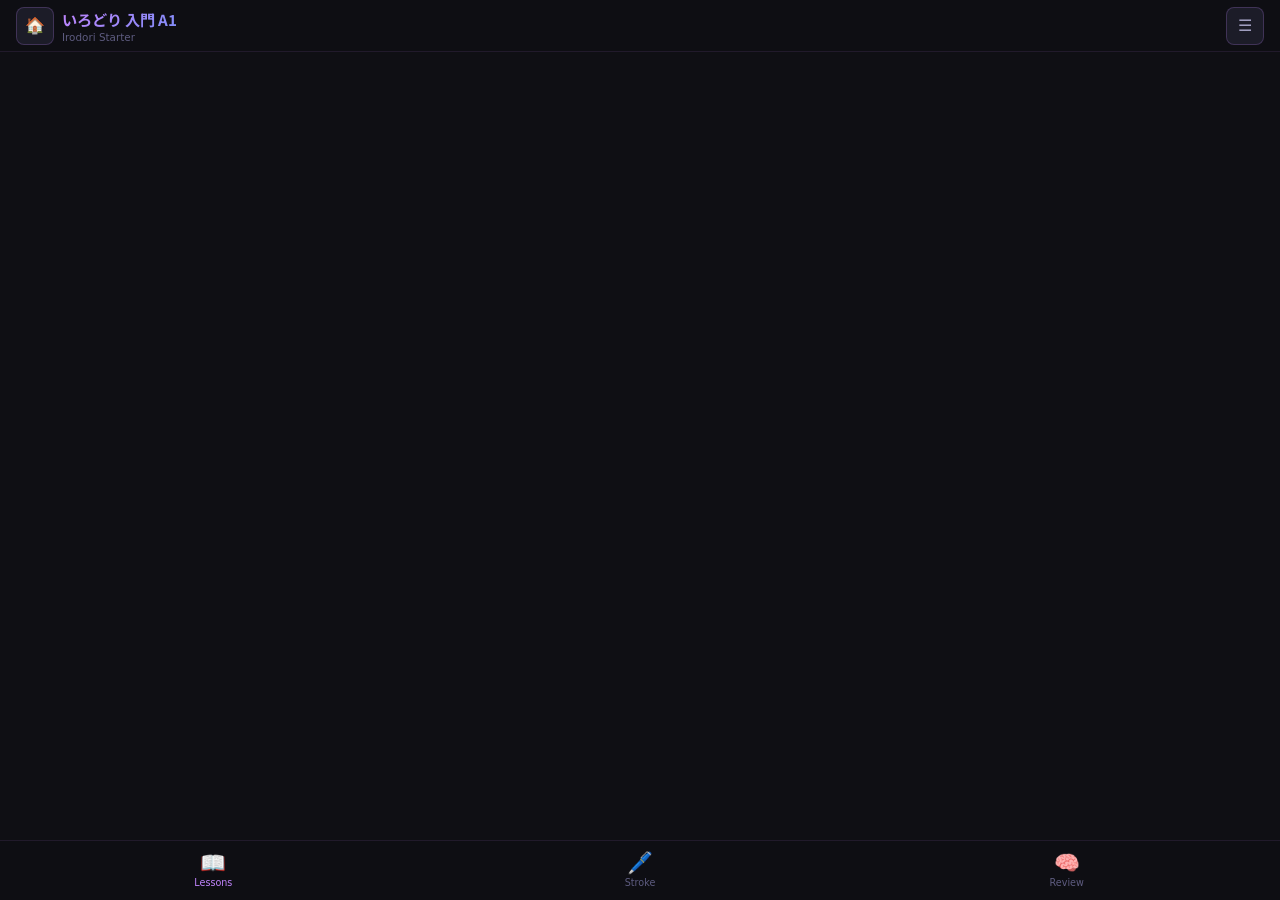
==== index.html @ bcfcd9c0 "Add files via upload" ====
<!DOCTYPE html>
<html lang="en">
<head>
<meta charset="UTF-8">
<meta name="viewport" content="width=device-width, initial-scale=1.0, viewport-fit=cover">
<meta name="apple-mobile-web-app-capable" content="yes">
<meta name="apple-mobile-web-app-status-bar-style" content="black-translucent">
<meta name="theme-color" content="#0f0f14">
<title>Irodori Starter A1 — Japanese for Life</title>
<link rel="stylesheet" href="css/style.css">
<link rel="manifest" href="manifest.json">
<link href="https://fonts.googleapis.com/css2?family=Noto+Sans+JP:wght@400;500;700&display=swap" rel="stylesheet">
<style>
/* ── Page-specific overrides ── */
#main { display: none; }
#lesson-view { display: none; }
#exercise-view { display: none; }
#stroke-view { display: none; }

.book-banner {
  background: linear-gradient(135deg, rgba(192,132,252,0.12), rgba(129,140,248,0.08));
  border: 1px solid var(--border2);
  border-radius: var(--radius-xl);
  padding: 1.1rem 1.25rem;
  margin-bottom: 1.1rem;
  display: flex; align-items: center; gap: 12px;
}
.book-cover {
  width: 52px; height: 52px; border-radius: 10px;
  background: linear-gradient(135deg, #ec4899, #c084fc);
  display: flex; align-items: center; justify-content: center;
  font-size: 1.6rem; flex-shrink: 0;
}
.book-info h2 { font-size: 0.95rem; font-weight: 700; color: var(--text); }
.book-info p  { font-size: 0.72rem; color: var(--text3); margin-top: 2px; }

.exercise-intro {
  background: rgba(129,140,248,0.07);
  border: 1px solid var(--border2);
  border-radius: var(--radius-lg);
  padding: 1rem;
  margin-bottom: 1rem;
  text-align: center;
}
.exercise-type-row { display: flex; gap: 6px; flex-wrap: wrap; justify-content: center; margin-bottom: 1rem; }
.ex-type-btn {
  padding: 6px 14px; border-radius: 99px;
  border: 1px solid var(--border2);
  background: var(--card2); color: var(--text2);
  font-size: 0.78rem; cursor: pointer;
  transition: all 0.18s;
}
.ex-type-btn.on { background: var(--accent2); border-color: var(--accent2); color: #fff; font-weight: 600; }
</style>
</head>
<body>

<!-- ── DRAWER OVERLAY + DRAWER ── -->
<div class="drawer-overlay" id="drawer-overlay"></div>
<div class="drawer" id="drawer">
  <div class="drawer-head">
    <h2>📚 Irodori Courses</h2>
    <button class="drawer-close" id="drawer-close">✕</button>
  </div>
  <div class="drawer-section">
    <div class="drawer-sec-title">Books</div>
    <a class="drawer-item active" href="index.html">
      <span class="drawer-icon">🌸</span>
      <div class="drawer-item-text">
        <div class="drawer-item-title">Starter A1 — 入門</div>
        <div class="drawer-item-sub">18 Lessons • Beginner</div>
      </div>
      <span class="drawer-badge new">Current</span>
    </a>
    <a class="drawer-item" href="elementary1.html">
      <span class="drawer-icon">🌿</span>
      <div class="drawer-item-text">
        <div class="drawer-item-title">Elementary 1 A2 — 初級1</div>
        <div class="drawer-item-sub">18 Lessons • JFT-Basic</div>
      </div>
    </a>
  </div>
  <div class="drawer-divider"></div>
  <div class="drawer-section">
    <div class="drawer-sec-title">Tools</div>
    <div class="drawer-item" onclick="navTo('stroke');Drawer.close()">
      <span class="drawer-icon">🖊️</span>
      <div class="drawer-item-text">
        <div class="drawer-item-title">Stroke Order</div>
        <div class="drawer-item-sub">Hiragana + Katakana</div>
      </div>
    </div>
  </div>
</div>

<!-- ── NAVBAR ── -->
<nav class="navbar">
  <div class="navbar-left">
    <button class="nav-icon-btn" id="home-btn" onclick="navTo('lessons')" title="Home">🏠</button>
    <div>
      <div class="navbar-title">いろどり 入門 A1</div>
      <div class="navbar-subtitle">Irodori Starter</div>
    </div>
  </div>
  <button class="nav-icon-btn" id="menu-btn" title="Menu">☰</button>
</nav>

<!-- ══════════════════════════════════════
     LESSON LIST SCREEN
     ══════════════════════════════════════ -->
<div id="main" class="page">
  <div class="book-banner">
    <div class="book-cover">🌸</div>
    <div class="book-info">
      <h2>Starter (A1) — 入門</h2>
      <p>Irodori: Japanese for Life in Japan</p>
    </div>
  </div>

  <div id="book-prog"></div>
  <div id="book-stats"></div>
  <div id="lesson-list"></div>
</div>

<!-- ══════════════════════════════════════
     LESSON DETAIL SCREEN
     ══════════════════════════════════════ -->
<div id="lesson-view" class="page">
  <button class="btn-back" onclick="navTo('lessons')">← All Lessons</button>
  <div id="lesson-content"></div>
</div>

<!-- ══════════════════════════════════════
     EXERCISE SCREEN
     ══════════════════════════════════════ -->
<div id="exercise-view" class="page">
  <button class="btn-back" id="ex-back-btn">← Back to Lesson</button>
  <div id="exercise-content"></div>
</div>

<!-- ══════════════════════════════════════
     STROKE ORDER SCREEN
     ══════════════════════════════════════ -->
<div id="stroke-view" class="page">
  <button class="btn-back" onclick="navTo('lessons')">← Back</button>
  <div class="page-title">🖊️ Stroke Order</div>
  <div class="page-sub">Click a character to see how to write it</div>
  <div id="stroke-content"></div>
</div>

<!-- ── BOTTOM TAB BAR ── -->
<nav class="tab-bar">
  <button class="tab-item active" data-route="lessons" onclick="navTo('lessons')">
    <span class="tab-icon">📖</span>Lessons
  </button>
  <button class="tab-item" data-route="stroke" onclick="navTo('stroke')">
    <span class="tab-icon">🖊️</span>Stroke
  </button>
  <button class="tab-item" data-route="review" onclick="navTo('review')">
    <span class="tab-icon">🧠</span>Review
  </button>
</nav>

<script src="js/app.js"></script>
<script src="data/starter.js"></script>
<script>
/* ═════════════════════════════════════════
   STARTER A1 — Page Controller
   ═════════════════════════════════════════ */

const BOOK = 'starter';
let currentLesson = null;
let currentExType = 'match';
let exQueue = [], exIdx = 0, exScore = 0, exTotal = 0;

// ── Navigation ───────────────────────────────────────────────────
function navTo(view, params = {}) {
  ['main','lesson-view','exercise-view','stroke-view'].forEach(id => hide(id));
  document.querySelectorAll('.tab-item').forEach(t =>
    t.classList.toggle('active', t.dataset.route === view));
  if (view === 'lessons')  { show('main'); renderLessonList(); }
  if (view === 'lesson')   { show('lesson-view'); renderLessonDetail(params.num); }
  if (view === 'exercise') { show('exercise-view'); startExercise(params.num, params.type || 'match'); }
  if (view === 'stroke')   { show('stroke-view'); renderStroke(); }
  if (view === 'review')   { show('exercise-view'); startRandomReview(); }
  window.scrollTo(0,0);
}

// ── Lesson List ──────────────────────────────────────────────────
function renderLessonList() {
  const prog = Progress.getBookProgress(BOOK, STARTER.meta.lessons);
  el('book-prog').innerHTML = renderProgBar(prog.pct, 'book-prog-bar');
  el('book-stats').innerHTML = renderStatsGrid(prog.done, prog.total, 'Lessons');

  let html = '';
  STARTER.topics.forEach(topic => {
    html += `<div class="section-label">▶ ${topic.en}</div>`;
    topic.lessons.forEach(lnum => {
      const lesson = STARTER.lessons[lnum - 1];
      const done = Progress.isLessonDone(BOOK, lnum);
      const pills = lesson.cando.slice(0,2).map(c =>
        `<span class="lc-pill">${c.substring(0,55)}${c.length>55?'…':''}</span>`).join('');
      html += `
        <div class="lesson-card${done?' done':''}" onclick="navTo('lesson',{num:${lnum}})">
          <div class="lc-badge">Lesson ${lnum}</div>
          <div class="lc-body">
            <div class="lc-en">${esc(lesson.en)}</div>
            <div class="lc-jp">${esc(lesson.jp)}</div>
            <div class="lc-pills">${pills}</div>
          </div>
          ${done ? '<span class="lc-check">✓</span>' : ''}
        </div>`;
    });
  });
  el('lesson-list').innerHTML = html;
}

// ── Lesson Detail ────────────────────────────────────────────────
function renderLessonDetail(num) {
  currentLesson = num;
  const L = STARTER.lessons[num - 1];
  const done = Progress.isLessonDone(BOOK, num);
  const topic = STARTER.topics.find(t => t.lessons.includes(num));

  const html = `
    <div class="detail-card">
      <div class="detail-topic">▶ ${esc(topic?.en || '')}</div>
      <div class="detail-num">Lesson ${num} of ${STARTER.meta.lessons} — ${STARTER.meta.book} (${STARTER.meta.level})</div>
      <div class="detail-title">${esc(L.en)}</div>
      <div class="detail-jp">${esc(L.jp)}</div>

      <div class="detail-section">
        <div class="detail-sec-hdr">🎯 Can-do Goals</div>
        ${renderCanDoList(L.cando)}
      </div>

      <div class="detail-section">
        <div class="detail-sec-hdr">✍️ Activities</div>
        ${renderActivities(L.activities)}
      </div>

      <div class="detail-section">
        <div class="detail-sec-hdr">💬 Key Phrases</div>
        ${L.key_phrases ? renderPhrases(L.key_phrases, 'Audio.speak') : '<p style="color:var(--text3);font-size:0.8rem">See activities above</p>'}
      </div>

      ${(L.kanji && L.kanji.length) ? `
      <div class="detail-section">
        <div class="detail-sec-hdr">漢 Kanji Words</div>
        ${renderKanjiGrid(L.kanji)}
      </div>` : ''}

      ${(L.grammar && L.grammar.length) ? `
      <div class="detail-section">
        <div class="detail-sec-hdr">📖 Grammar Notes</div>
        ${renderGrammar(L.grammar)}
      </div>` : ''}

      <div class="detail-section">
        <div class="detail-sec-hdr">🇯🇵 Tips for Life in Japan</div>
        ${renderTips(L.tips)}
      </div>

      <div style="display:flex;gap:8px;margin-top:0.5rem;flex-wrap:wrap">
        <button class="btn btn-primary" style="flex:1;min-width:130px" onclick="navTo('exercise',{num:${num},type:'match'})">
          🧠 Practice Exercises
        </button>
        <button class="btn btn-teal btn-full" onclick="toggleDone(${num})" id="done-btn">
          ${done ? '✓ Completed — undo' : '✓ Mark Complete'}
        </button>
      </div>
    </div>`;

  el('lesson-content').innerHTML = html;
}

function toggleDone(num) {
  const done = Progress.isLessonDone(BOOK, num);
  Progress.setLessonDone(BOOK, num, !done);
  const btn = el('done-btn');
  if (btn) btn.textContent = (!done) ? '✓ Completed — undo' : '✓ Mark Complete';
}

// ── Exercise Engine ──────────────────────────────────────────────
function buildExQueue(lessonNum, type) {
  const L = STARTER.lessons[lessonNum - 1];
  let items = [];

  if (type === 'match' || type === 'jp-en') {
    // Key phrase matching
    if (L.key_phrases && L.key_phrases.length) {
      L.key_phrases.forEach(p => items.push({ q: p.jp, a: p.en, type: 'match-jp', jp: p.jp }));
    }
    // Exercise items
    if (L.exercises) {
      L.exercises.filter(e => e.type === 'match').forEach(e =>
        items.push({ q: e.q, a: e.a, type: 'match' }));
    }
  } else if (type === 'grammar') {
    if (L.grammar && L.grammar.length) {
      L.grammar.forEach(g => items.push({ q: g.pattern, a: g.meaning, type: 'match', example: g.example }));
    }
  } else if (type === 'kanji') {
    if (L.kanji && L.kanji.length) {
      L.kanji.forEach(k => items.push({ q: k.jp, a: k.en, type: 'kanji-match', r: k.r }));
    }
  }

  return ExerciseEngine.shuffle(items).slice(0, 12);
}

function buildWrongPool(lessonNum, type) {
  // Pull answers from all lessons for wrong options
  const pool = [];
  STARTER.lessons.forEach(L => {
    if (type === 'kanji') {
      (L.kanji || []).forEach(k => pool.push(k.en));
    } else if (type === 'grammar') {
      (L.grammar || []).forEach(g => pool.push(g.meaning));
    } else {
      (L.key_phrases || []).forEach(p => pool.push(p.en));
    }
  });
  return [...new Set(pool)];
}

function startExercise(lessonNum, type) {
  currentLesson = lessonNum;
  currentExType = type;
  exQueue = buildExQueue(lessonNum, type);
  exIdx = 0; exScore = 0; exTotal = exQueue.length;

  el('ex-back-btn').onclick = () => navTo('lesson', { num: lessonNum });

  if (!exQueue.length) {
    el('exercise-content').innerHTML = `
      <div class="coming-soon">
        <div class="cs-icon">📭</div>
        <h3>No exercises yet for this lesson</h3>
        <p>Go back and read the lesson content first!</p>
        <button class="btn btn-secondary" style="margin-top:1rem" onclick="navTo('lesson',{num:${lessonNum}})">← Back to Lesson</button>
      </div>`;
    return;
  }

  renderExercise();
}

function startRandomReview() {
  // Pick random exercises from all lessons
  currentLesson = null;
  currentExType = 'match';
  el('ex-back-btn').onclick = () => navTo('lessons');

  const allItems = [];
  STARTER.lessons.forEach((L, i) => {
    (L.key_phrases || []).slice(0, 3).forEach(p =>
      allItems.push({ q: p.jp, a: p.en, type: 'match-jp', jp: p.jp, lessonNum: i+1 }));
  });
  exQueue = ExerciseEngine.shuffle(allItems).slice(0, 15);
  exIdx = 0; exScore = 0; exTotal = exQueue.length;
  renderExercise();
}

function renderExercise() {
  if (exIdx >= exQueue.length) { renderExerciseResult(); return; }

  const item = exQueue[exIdx];
  const answered = false;
  const wrongPool = buildWrongPool(currentLesson, currentExType);
  const wrongAnswers = ExerciseEngine.shuffle(wrongPool.filter(a => a !== item.a)).slice(0, 3);
  const opts = ExerciseEngine.shuffle([item.a, ...wrongAnswers]);

  const isKanji = item.type === 'kanji-match';
  const isJP = item.type === 'match-jp';

  el('exercise-content').innerHTML = `
    <div class="quiz-card">
      <div style="display:flex;justify-content:space-between;align-items:center;margin-bottom:0.5rem">
        <div class="exercise-type-row">
          ${currentLesson ? `
          <button class="ex-type-btn${currentExType==='match'?' on':''}" onclick="startExercise(${currentLesson},'match')">Phrases</button>
          <button class="ex-type-btn${currentExType==='grammar'?' on':''}" onclick="startExercise(${currentLesson},'grammar')">Grammar</button>
          <button class="ex-type-btn${currentExType==='kanji'?' on':''}" onclick="startExercise(${currentLesson},'kanji')">Kanji</button>
          ` : '<span style="font-size:0.75rem;color:var(--text3)">🧠 Review Mode</span>'}
        </div>
      </div>

      <div class="quiz-score">Q ${exIdx+1}/${exTotal} · Score: ${exScore}</div>

      ${isJP || isKanji ? `
        <div class="quiz-q-char" id="q-char" style="cursor:pointer" onclick="Audio.speak('${esc(item.jp||item.q).replace(/'/g,"\\'")}')">
          ${esc(item.jp || item.q)}
        </div>
        <div class="quiz-q-text">${isKanji ? `Reading: ${esc(item.r||'?')} · ` : ''}What does this mean?</div>
      ` : `
        <div class="quiz-q-text" style="font-size:1rem;font-weight:600;color:var(--text);margin:1rem 0">${esc(item.q)}</div>
      `}

      ${isJP ? `<button class="btn btn-secondary" style="margin-bottom:0.75rem;font-size:0.8rem" onclick="Audio.speak('${esc(item.jp).replace(/'/g,"\\'")}')">▶ Listen</button>` : ''}

      <div class="quiz-opts" id="opts-container"></div>
      <div class="quiz-feedback" id="ex-feedback"></div>
      <button class="btn-next" id="ex-next" onclick="nextExercise()" disabled>Next →</button>
    </div>`;

  // Render options
  const container = el('opts-container');
  opts.forEach(opt => {
    const btn = document.createElement('button');
    btn.className = 'quiz-opt';
    btn.textContent = opt;
    btn.addEventListener('click', () => checkAnswer(opt, item.a, btn));
    container.appendChild(btn);
  });
}

function checkAnswer(chosen, correct, btn) {
  if (el('ex-next') && !el('ex-next').disabled === false) return; // already answered
  const fb = el('ex-feedback');
  document.querySelectorAll('.quiz-opt').forEach(b => b.disabled = true);
  if (chosen === correct) {
    btn.classList.add('correct');
    fb.textContent = '✓ Correct!'; fb.className = 'quiz-feedback correct';
    exScore++;
  } else {
    btn.classList.add('wrong');
    document.querySelectorAll('.quiz-opt').forEach(b => { if(b.textContent===correct) b.classList.add('correct'); });
    fb.textContent = `✗ Answer: ${correct}`; fb.className = 'quiz-feedback wrong';
  }
  el('ex-next').disabled = false;
}

function nextExercise() {
  exIdx++;
  renderExercise();
}

function renderExerciseResult() {
  const pct = Math.round(exScore / exTotal * 100);
  const emoji = pct >= 80 ? '🎉' : pct >= 60 ? '💪' : '📚';
  el('exercise-content').innerHTML = `
    <div class="quiz-card" style="text-align:center">
      <div style="font-size:3rem;margin:0.5rem 0">${emoji}</div>
      <div style="font-size:1.2rem;font-weight:700;color:var(--text);margin-bottom:6px">Exercise Complete!</div>
      <div style="font-size:0.95rem;color:var(--text2);margin-bottom:4px">${exScore}/${exTotal} correct</div>
      <div style="font-size:2rem;font-weight:700;color:${pct>=70?'var(--green)':'var(--amber)'};margin-bottom:1rem">${pct}%</div>
      <div style="font-size:0.82rem;color:var(--text3);margin-bottom:1.5rem">
        ${pct>=80?'Excellent! Keep going!':pct>=60?'Good progress! Try again to improve.':'Review the lesson and try again.'}
      </div>
      ${currentLesson ? `
      <button class="btn btn-primary btn-full" onclick="startExercise(${currentLesson}, currentExType)" style="margin-bottom:8px">↩ Try Again</button>
      <button class="btn btn-secondary btn-full" onclick="navTo('lesson',{num:${currentLesson}})">← Back to Lesson</button>
      ${pct>=70?`<button class="btn btn-teal btn-full" style="margin-top:8px" onclick="toggleDone(${currentLesson});navTo('lessons')">✓ Mark Complete & Continue →</button>`:''}
      ` : `
      <button class="btn btn-primary btn-full" onclick="startRandomReview()" style="margin-bottom:8px">↩ New Review</button>
      <button class="btn btn-secondary btn-full" onclick="navTo('lessons')">← All Lessons</button>
      `}
    </div>`;
}

// ── Stroke Order ─────────────────────────────────────────────────
const STROKE_DATA = {
  h: {
    'あ':[[12,32],[78,32],[45,15],[45,50],[32,65],[20,75],[54,40],[72,48],[70,65],[52,75],[33,68],[28,54],[40,43],[58,40]],
    'い':[[28,22],[24,52],[28,66],[62,25],[66,42],[62,63],[48,74]],
    'う':[[36,16],[54,16],[20,30],[45,19],[66,30],[68,52],[52,68],[36,72],[24,62],[20,46],[30,34],[50,30]],
    'え':[[14,27],[76,27],[45,14],[45,52],[56,65],[63,74],[26,46],[40,36],[60,46],[60,63],[45,72],[26,63]],
    'お':[[12,27],[78,27],[45,14],[45,52],[30,65],[19,76],[54,37],[72,46],[70,63],[52,73],[33,66],[28,52],[40,42],[60,40]],
  },
  k: {
    'ア':[[13,29],[77,29],[45,18],[30,75]],
    'イ':[[28,25],[46,51],[59,14],[59,77]],
    'ウ':[[40,14],[50,14],[20,31],[71,31],[71,63],[45,77]],
    'エ':[[16,29],[74,29],[45,29],[45,63],[16,63],[74,63]],
    'オ':[[13,29],[77,29],[45,14],[45,63],[18,49],[65,63]],
  }
};

const HIRAGANA_FULL = ['あ','い','う','え','お','か','き','く','け','こ','さ','し','す','せ','そ','た','ち','つ','て','と','な','に','ぬ','ね','の','は','ひ','ふ','へ','ほ','ま','み','む','め','も','や','ゆ','よ','ら','り','る','れ','ろ','わ','を','ん'];
const KATAKANA_FULL = ['ア','イ','ウ','エ','オ','カ','キ','ク','ケ','コ','サ','シ','ス','セ','ソ','タ','チ','ツ','テ','ト','ナ','ニ','ヌ','ネ','ノ','ハ','ヒ','フ','ヘ','ホ','マ','ミ','ム','メ','モ','ヤ','ユ','ヨ','ラ','リ','ル','レ','ロ','ワ','ヲ','ン'];

let strokeType = 'h', strokeSel = 'あ';

function renderStroke() {
  const chars = strokeType === 'h' ? HIRAGANA_FULL : KATAKANA_FULL;
  const label = strokeType === 'h' ? 'Hiragana' : 'Katakana';

  el('stroke-content').innerHTML = `
    <div class="stroke-type-row">
      <button class="btn${strokeType==='h'?' btn-primary':' btn-secondary'}" onclick="strokeType='h';renderStroke()">ひらがな</button>
      <button class="btn${strokeType==='k'?' btn-primary':' btn-secondary'}" onclick="strokeType='k';renderStroke()">カタカナ</button>
    </div>
    <div class="stroke-char-grid">
      ${chars.map(c => `<button class="stroke-char-btn${c===strokeSel?' sel':''}" onclick="strokeSel='${c}';renderStroke()">${c}</button>`).join('')}
    </div>
    <div style="text-align:center;background:var(--card);border:1px solid var(--border2);border-radius:var(--radius-xl);padding:1.5rem;margin-bottom:1rem">
      <div style="font-size:0.72rem;color:var(--text3);margin-bottom:0.5rem">${label}</div>
      <div style="position:relative;display:inline-block;width:180px;height:180px">
        <div style="font-size:8rem;font-family:var(--font-jp);color:var(--text);line-height:1;position:absolute;top:50%;left:50%;transform:translate(-50%,-50%)">${strokeSel}</div>
        ${makeOverlaySVG(strokeSel)}
      </div>
      <div style="margin-top:0.75rem">
        <button class="btn btn-secondary" onclick="Audio.speak('${strokeSel}')">▶ Listen</button>
      </div>
    </div>`;
}

function makeOverlaySVG(char) {
  const type = HIRAGANA_FULL.includes(char) ? 'h' : 'k';
  const data = STROKE_DATA[type] && STROKE_DATA[type][char];
  if (!data) return '';
  const COLS = ['#5B9EFF','#FF6B35','#2DD4A0','#C77DFF','#FF5555','#F0C040'];

  // Simple: treat flat array as pairs → strokes based on gaps (we stored flat for simplicity)
  // For full stroke data, extend STROKE_DATA above
  return `<svg viewBox="0 0 90 90" xmlns="http://www.w3.org/2000/svg" style="position:absolute;top:0;left:0;width:100%;height:100%;pointer-events:none">
    <line x1="45" y1="5" x2="45" y2="85" stroke="rgba(255,255,255,0.06)" stroke-width="0.5" stroke-dasharray="3,3"/>
    <line x1="5" y1="45" x2="85" y2="45" stroke="rgba(255,255,255,0.06)" stroke-width="0.5" stroke-dasharray="3,3"/>
  </svg>`;
}

// ── Init ─────────────────────────────────────────────────────────
document.addEventListener('DOMContentLoaded', () => {
  navTo('lessons');
  // Drawer
  el('menu-btn').addEventListener('click', () => {
    el('drawer').classList.add('open');
    el('drawer-overlay').classList.add('open');
  });
  el('drawer-overlay').addEventListener('click', () => {
    el('drawer').classList.remove('open');
    el('drawer-overlay').classList.remove('open');
  });
  el('drawer-close').addEventListener('click', () => {
    el('drawer').classList.remove('open');
    el('drawer-overlay').classList.remove('open');
  });
});
</script>
</body>
</html>
---- css/style.css ----
/* ═══════════════════════════════════════════════
   Irodori Japanese App — Shared Styles
   Mobile-first, GitHub Pages ready
   ═══════════════════════════════════════════════ */

:root {
  --bg: #0f0f14;
  --surface: #16161f;
  --card: #1c1c28;
  --card2: #232333;
  --card3: #2a2a3e;
  --accent: #c084fc;
  --accent2: #818cf8;
  --teal: #2dd4bf;
  --green: #4ade80;
  --amber: #fbbf24;
  --red: #f87171;
  --orange: #fb923c;
  --text: #f0eeff;
  --text2: #a09ec0;
  --text3: #5e5c80;
  --border: rgba(192,132,252,0.10);
  --border2: rgba(192,132,252,0.22);
  --border3: rgba(192,132,252,0.35);
  --radius-sm: 8px;
  --radius-md: 12px;
  --radius-lg: 16px;
  --radius-xl: 22px;
  --font-jp: 'Noto Sans JP', 'Hiragino Kaku Gothic ProN', sans-serif;
  --font-si: 'Noto Sans Sinhala', system-ui, sans-serif;
  --nav-h: 52px;
  --tab-h: 60px;
}

*, *::before, *::after { box-sizing: border-box; margin: 0; padding: 0; }

html {
  background: var(--bg);
  color: var(--text);
  font-family: var(--font-si);
  font-size: 16px;
  -webkit-text-size-adjust: 100%;
  scroll-behavior: smooth;
}

body {
  min-height: 100vh;
  min-height: 100dvh;
  overflow-x: hidden;
  padding-bottom: calc(var(--tab-h) + env(safe-area-inset-bottom));
}

/* ── Scrollbar ── */
::-webkit-scrollbar { width: 4px; height: 4px; }
::-webkit-scrollbar-track { background: transparent; }
::-webkit-scrollbar-thumb { background: var(--border3); border-radius: 99px; }

/* ═══════════════════
   TOP NAVBAR
   ═══════════════════ */
.navbar {
  position: sticky;
  top: 0;
  z-index: 50;
  height: var(--nav-h);
  background: rgba(15,15,20,0.92);
  backdrop-filter: blur(16px);
  -webkit-backdrop-filter: blur(16px);
  border-bottom: 1px solid var(--border);
  display: flex;
  align-items: center;
  justify-content: space-between;
  padding: 0 1rem;
  padding-top: env(safe-area-inset-top);
}
.navbar-left { display: flex; align-items: center; gap: 8px; }
.navbar-title {
  font-size: 0.95rem;
  font-weight: 700;
  font-family: var(--font-jp);
  background: linear-gradient(135deg, var(--accent), var(--accent2));
  -webkit-background-clip: text;
  -webkit-text-fill-color: transparent;
  background-clip: text;
}
.navbar-subtitle {
  font-size: 0.65rem;
  color: var(--text3);
  margin-top: 1px;
}
.nav-icon-btn {
  width: 38px; height: 38px;
  border-radius: var(--radius-sm);
  border: 1px solid var(--border2);
  background: var(--card);
  color: var(--text2);
  font-size: 1rem;
  cursor: pointer;
  display: flex; align-items: center; justify-content: center;
  transition: all 0.18s;
  flex-shrink: 0;
}
.nav-icon-btn:hover, .nav-icon-btn:active { border-color: var(--accent); color: var(--accent); }

/* ═══════════════════
   BOTTOM TAB BAR
   ═══════════════════ */
.tab-bar {
  position: fixed;
  bottom: 0; left: 0; right: 0;
  z-index: 50;
  height: var(--tab-h);
  padding-bottom: env(safe-area-inset-bottom);
  background: rgba(15,15,20,0.96);
  backdrop-filter: blur(16px);
  -webkit-backdrop-filter: blur(16px);
  border-top: 1px solid var(--border);
  display: flex;
  align-items: stretch;
}
.tab-item {
  flex: 1;
  display: flex;
  flex-direction: column;
  align-items: center;
  justify-content: center;
  gap: 3px;
  cursor: pointer;
  text-decoration: none;
  color: var(--text3);
  font-size: 0.6rem;
  font-family: var(--font-si);
  transition: color 0.18s;
  border: none;
  background: none;
  -webkit-tap-highlight-color: transparent;
}
.tab-item .tab-icon { font-size: 1.3rem; line-height: 1; }
.tab-item.active { color: var(--accent); }
.tab-item:hover { color: var(--text2); }

/* ═══════════════════
   MAIN CONTENT
   ═══════════════════ */
.page { padding: 1rem 1rem 1.5rem; max-width: 680px; margin: 0 auto; }
.page-title { font-size: 1.2rem; font-weight: 700; color: var(--text); margin-bottom: 0.25rem; }
.page-sub   { font-size: 0.78rem; color: var(--text3); margin-bottom: 1.25rem; }

/* ═══════════════════
   CARDS
   ═══════════════════ */
.card {
  background: var(--card);
  border: 1px solid var(--border);
  border-radius: var(--radius-lg);
  padding: 1rem 1.1rem;
  margin-bottom: 10px;
  transition: border-color 0.15s, transform 0.15s;
}
.card:active { transform: scale(0.99); }
.card.tappable { cursor: pointer; }
.card.tappable:hover { border-color: var(--border2); }
.card.done { border-color: var(--teal); }
.card.highlight { border-color: var(--accent2); }

/* ═══════════════════
   TOPIC / SECTION LABELS
   ═══════════════════ */
.section-label {
  font-size: 0.62rem;
  font-weight: 700;
  color: var(--accent2);
  letter-spacing: 0.07em;
  text-transform: uppercase;
  padding: 0.9rem 0 0.35rem;
  display: flex;
  align-items: center;
  gap: 6px;
}
.section-label::after {
  content: '';
  flex: 1;
  height: 1px;
  background: var(--border);
}
.divider { height: 1px; background: var(--border); margin: 0.75rem 0; }

/* ═══════════════════
   PROGRESS BAR
   ═══════════════════ */
.prog-wrap { display: flex; align-items: center; gap: 10px; margin-bottom: 1rem; }
.prog-track {
  flex: 1; height: 5px;
  background: var(--card2);
  border-radius: 99px;
  overflow: hidden;
}
.prog-bar {
  height: 100%;
  background: linear-gradient(90deg, var(--accent2), var(--accent));
  border-radius: 99px;
  transition: width 0.5s ease;
  min-width: 3%;
}
.prog-label { font-size: 0.72rem; color: var(--text3); min-width: 30px; text-align: right; }

/* ═══════════════════
   LESSON CARD (list view)
   ═══════════════════ */
.lesson-card {
  background: var(--card);
  border: 1px solid var(--border);
  border-radius: var(--radius-lg);
  padding: 0.9rem 1rem;
  margin-bottom: 9px;
  cursor: pointer;
  -webkit-tap-highlight-color: transparent;
  transition: border-color 0.15s, transform 0.12s;
  display: flex;
  align-items: flex-start;
  gap: 10px;
}
.lesson-card:active { transform: scale(0.988); }
.lesson-card:hover { border-color: var(--border2); }
.lesson-card.done { border-color: var(--teal); }

.lc-badge {
  font-size: 0.62rem; font-weight: 700;
  color: var(--accent2);
  background: rgba(129,140,248,0.12);
  padding: 3px 8px;
  border-radius: 6px;
  flex-shrink: 0;
  margin-top: 2px;
  white-space: nowrap;
}
.lc-body { flex: 1; min-width: 0; }
.lc-en { font-size: 0.9rem; font-weight: 600; color: var(--text); }
.lc-jp { font-size: 0.8rem; font-family: var(--font-jp); color: var(--text2); margin-top: 2px; }
.lc-pills { display: flex; flex-wrap: wrap; gap: 4px; margin-top: 6px; }
.lc-pill {
  font-size: 0.65rem; color: var(--text3);
  background: var(--card2);
  border-radius: 99px; padding: 2px 7px;
  white-space: nowrap;
  overflow: hidden;
  text-overflow: ellipsis;
  max-width: 200px;
}
.lc-check { color: var(--teal); font-size: 0.85rem; flex-shrink: 0; }

/* ═══════════════════
   LESSON DETAIL
   ═══════════════════ */
.detail-card {
  background: var(--card);
  border: 1px solid var(--border2);
  border-radius: var(--radius-xl);
  padding: 1.25rem;
  margin-bottom: 1rem;
}
.detail-topic { font-size: 0.62rem; font-weight: 700; color: var(--accent2); text-transform: uppercase; letter-spacing: 0.07em; margin-bottom: 3px; }
.detail-num   { font-size: 0.7rem; color: var(--text3); margin-bottom: 4px; }
.detail-title { font-size: 1.15rem; font-weight: 700; color: var(--text); margin-bottom: 2px; }
.detail-jp    { font-size: 0.95rem; font-family: var(--font-jp); color: var(--text2); margin-bottom: 1rem; }

.detail-section { margin-bottom: 1.25rem; }
.detail-sec-hdr {
  font-size: 0.68rem; font-weight: 700;
  color: var(--accent);
  text-transform: uppercase; letter-spacing: 0.06em;
  margin-bottom: 0.55rem;
  display: flex; align-items: center; gap: 6px;
}
.detail-sec-hdr::after { content:''; flex:1; height:1px; background:var(--border); }

/* Can-do items */
.cando-item {
  display: flex; gap: 8px; align-items: flex-start;
  padding: 0.55rem 0.75rem;
  background: rgba(192,132,252,0.05);
  border-radius: var(--radius-sm);
  margin-bottom: 5px;
  border-left: 2px solid var(--accent2);
}
.cando-icon { color: var(--accent2); font-size: 0.75rem; flex-shrink: 0; margin-top: 1px; }
.cando-text { font-size: 0.8rem; color: var(--text2); line-height: 1.45; }

/* Key phrases */
.phrase-row {
  display: flex; align-items: baseline; gap: 10px;
  padding: 0.6rem 0.75rem;
  border-radius: var(--radius-sm);
  background: var(--card2);
  margin-bottom: 5px;
  cursor: pointer;
  -webkit-tap-highlight-color: transparent;
  transition: background 0.15s;
}
.phrase-row:hover, .phrase-row:active { background: var(--card3); }
.phrase-jp { font-size: 1rem; font-family: var(--font-jp); color: var(--text); flex-shrink: 0; }
.phrase-right { flex: 1; min-width: 0; }
.phrase-r  { font-size: 0.72rem; color: var(--text3); }
.phrase-en { font-size: 0.78rem; color: var(--text2); margin-top: 1px; }
.phrase-play { color: var(--accent2); font-size: 0.9rem; flex-shrink: 0; }

/* Kanji chips */
.kanji-grid { display: flex; flex-wrap: wrap; gap: 6px; }
.kanji-chip {
  background: var(--card2);
  border: 1px solid var(--border);
  border-radius: var(--radius-sm);
  padding: 6px 10px;
  text-align: center;
  cursor: pointer;
  min-width: 52px;
  transition: border-color 0.15s;
  -webkit-tap-highlight-color: transparent;
}
.kanji-chip:hover, .kanji-chip:active { border-color: var(--accent2); }
.kanji-jp { font-size: 1.05rem; font-family: var(--font-jp); color: var(--text); }
.kanji-r  { font-size: 0.6rem; color: var(--text3); margin-top: 2px; }
.kanji-en { font-size: 0.6rem; color: var(--teal); margin-top: 1px; }

/* Grammar items */
.grammar-item {
  padding: 0.65rem 0.8rem;
  background: var(--card2);
  border-radius: var(--radius-sm);
  margin-bottom: 6px;
}
.gi-pattern { font-size: 0.85rem; font-weight: 600; color: var(--accent); font-family: var(--font-jp); margin-bottom: 3px; }
.gi-example { font-size: 0.8rem; color: var(--text2); font-family: var(--font-jp); }
.gi-meaning { font-size: 0.72rem; color: var(--text3); margin-top: 2px; }

/* Activity rows */
.activity-row {
  display: flex; align-items: center; gap: 8px;
  padding: 0.55rem 0.8rem;
  background: var(--card2);
  border-radius: var(--radius-sm);
  margin-bottom: 5px;
}
.act-icon { font-size: 1rem; flex-shrink: 0; }
.act-text { font-size: 0.82rem; color: var(--text2); font-family: var(--font-jp); flex: 1; }
.act-pg   { font-size: 0.65rem; color: var(--text3); background: var(--card); padding: 2px 6px; border-radius: 4px; }
.act-audio-btn {
  width: 30px; height: 30px;
  border-radius: 50%;
  border: 1px solid var(--border2);
  background: var(--card);
  color: var(--accent2);
  font-size: 0.75rem;
  cursor: pointer;
  display: flex; align-items: center; justify-content: center;
  flex-shrink: 0;
  transition: all 0.15s;
}
.act-audio-btn:hover { background: var(--accent2); color: #fff; border-color: var(--accent2); }

/* Tips box */
.tips-box {
  background: rgba(251,191,36,0.06);
  border: 1px solid rgba(251,191,36,0.18);
  border-radius: var(--radius-md);
  padding: 0.75rem 1rem;
}
.tips-tag {
  display: inline-block;
  font-size: 0.68rem;
  background: rgba(251,191,36,0.13);
  color: var(--amber);
  border-radius: 99px;
  padding: 3px 9px;
  margin: 2px 3px 2px 0;
}

/* ═══════════════════
   EXERCISES / QUIZ
   ═══════════════════ */
.quiz-card {
  background: var(--card);
  border: 1px solid var(--border2);
  border-radius: var(--radius-xl);
  padding: 1.4rem 1.1rem;
  text-align: center;
}
.quiz-q-char { font-size: 4rem; font-family: var(--font-jp); color: var(--text); line-height: 1.2; margin: 0.5rem 0; }
.quiz-q-text { font-size: 0.88rem; color: var(--text2); margin-bottom: 1rem; }
.quiz-score  { font-size: 0.75rem; color: var(--text3); margin-bottom: 0.5rem; }

.quiz-opts { display: grid; grid-template-columns: 1fr 1fr; gap: 8px; margin-bottom: 0.75rem; }
.quiz-opt {
  padding: 12px 8px;
  border: 1px solid var(--border2);
  border-radius: var(--radius-md);
  background: var(--card2);
  color: var(--text);
  font-size: 0.85rem;
  cursor: pointer;
  font-family: var(--font-si);
  transition: all 0.18s;
  line-height: 1.35;
  -webkit-tap-highlight-color: transparent;
}
.quiz-opt:hover:not(:disabled) { border-color: var(--accent2); color: var(--accent2); }
.quiz-opt.correct { background: rgba(74,222,128,0.12); border-color: var(--green); color: var(--green); }
.quiz-opt.wrong   { background: rgba(248,113,113,0.1); border-color: var(--red); color: var(--red); }
.quiz-opt.jp-opt  { font-family: var(--font-jp); font-size: 1rem; }

.quiz-feedback { font-size: 0.88rem; font-weight: 600; min-height: 22px; margin: 0.4rem 0; }
.quiz-feedback.correct { color: var(--green); }
.quiz-feedback.wrong   { color: var(--red); }

/* Fill-in-blank */
.fill-blank {
  width: 100%;
  background: var(--card2);
  border: 1px solid var(--border2);
  border-radius: var(--radius-md);
  color: var(--text);
  font-size: 1rem;
  font-family: var(--font-jp);
  padding: 10px 14px;
  margin-bottom: 0.75rem;
  outline: none;
  transition: border-color 0.18s;
}
.fill-blank:focus { border-color: var(--accent2); }
.fill-blank.correct { border-color: var(--green); background: rgba(74,222,128,0.08); }
.fill-blank.wrong   { border-color: var(--red);   background: rgba(248,113,113,0.08); }

/* ═══════════════════
   BUTTONS
   ═══════════════════ */
.btn {
  display: inline-flex; align-items: center; justify-content: center; gap: 6px;
  padding: 11px 18px;
  border-radius: var(--radius-md);
  font-size: 0.88rem;
  font-family: var(--font-si);
  font-weight: 600;
  cursor: pointer;
  border: none;
  transition: opacity 0.18s, transform 0.12s;
  -webkit-tap-highlight-color: transparent;
}
.btn:active { transform: scale(0.97); }
.btn-primary { background: var(--accent); color: #fff; }
.btn-primary:hover { opacity: 0.88; }
.btn-secondary { background: var(--card2); color: var(--text2); border: 1px solid var(--border2); }
.btn-secondary:hover { border-color: var(--accent); color: var(--accent); }
.btn-teal { background: rgba(45,212,191,0.15); border: 1px solid var(--teal); color: var(--teal); }
.btn-teal:hover { background: rgba(45,212,191,0.25); }
.btn-full { width: 100%; }
.btn-next {
  width: 100%; padding: 12px;
  background: linear-gradient(135deg, var(--accent2), var(--accent));
  color: #fff; border: none; border-radius: var(--radius-md);
  font-size: 0.9rem; font-family: var(--font-si); font-weight: 600;
  cursor: pointer; margin-top: 0.5rem;
  transition: opacity 0.18s;
}
.btn-next:disabled { opacity: 0.28; cursor: default; }
.btn-next:hover:not(:disabled) { opacity: 0.88; }
.btn-back {
  display: inline-flex; align-items: center; gap: 5px;
  background: none; border: none;
  color: var(--text3); font-size: 0.82rem;
  cursor: pointer; margin-bottom: 0.75rem;
  font-family: var(--font-si);
  transition: color 0.18s;
  -webkit-tap-highlight-color: transparent;
}
.btn-back:hover { color: var(--text); }

/* ═══════════════════
   STATS GRID
   ═══════════════════ */
.stats-grid { display: grid; grid-template-columns: repeat(3, 1fr); gap: 8px; margin-bottom: 1.1rem; }
.stat-box { background: var(--card); border: 1px solid var(--border); border-radius: var(--radius-md); padding: 0.75rem; text-align: center; }
.stat-n { font-size: 1.5rem; font-weight: 700; color: var(--text); }
.stat-l { font-size: 0.65rem; color: var(--text3); margin-top: 2px; }

/* ═══════════════════
   SLIDE-IN DRAWER (MENU)
   ═══════════════════ */
.drawer-overlay {
  position: fixed; inset: 0;
  background: rgba(0,0,0,0.55);
  z-index: 100;
  opacity: 0; pointer-events: none;
  transition: opacity 0.25s;
}
.drawer-overlay.open { opacity: 1; pointer-events: all; }
.drawer {
  position: fixed; top: 0; right: 0;
  height: 100%; width: min(300px, 86vw);
  background: var(--surface);
  border-left: 1px solid var(--border2);
  z-index: 101;
  transform: translateX(100%);
  transition: transform 0.28s cubic-bezier(0.4,0,0.2,1);
  overflow-y: auto;
  display: flex; flex-direction: column;
  padding-top: env(safe-area-inset-top);
}
.drawer.open { transform: translateX(0); }
.drawer-head {
  display: flex; align-items: center; justify-content: space-between;
  padding: 1rem 1.1rem;
  border-bottom: 1px solid var(--border);
}
.drawer-head h2 { font-size: 0.95rem; font-weight: 600; color: var(--text); }
.drawer-close { background: none; border: none; color: var(--text3); font-size: 1.2rem; cursor: pointer; }
.drawer-section { padding: 0.75rem 1.1rem 0.25rem; }
.drawer-sec-title { font-size: 0.6rem; font-weight: 700; color: var(--text3); letter-spacing: 0.08em; text-transform: uppercase; margin-bottom: 0.4rem; }
.drawer-item {
  display: flex; align-items: center; gap: 9px;
  padding: 0.7rem 0.75rem;
  border-radius: var(--radius-md);
  cursor: pointer;
  border: 1px solid transparent;
  margin-bottom: 3px;
  text-decoration: none;
  transition: all 0.15s;
  -webkit-tap-highlight-color: transparent;
}
.drawer-item:hover { background: var(--card); border-color: var(--border); }
.drawer-item.active { background: var(--card); border-color: var(--accent); }
.drawer-icon { font-size: 1.1rem; width: 26px; text-align: center; flex-shrink: 0; }
.drawer-item-text { flex: 1; }
.drawer-item-title { font-size: 0.85rem; font-weight: 600; color: var(--text); }
.drawer-item-sub   { font-size: 0.67rem; color: var(--text3); margin-top: 1px; }
.drawer-badge { font-size: 0.6rem; padding: 2px 7px; border-radius: 99px; background: var(--card2); color: var(--text3); }
.drawer-badge.new  { background: rgba(192,132,252,0.18); color: var(--accent); }
.drawer-divider { height: 1px; background: var(--border); margin: 0.4rem 1.1rem; }

/* ═══════════════════
   COMING SOON
   ═══════════════════ */
.coming-soon { text-align: center; padding: 3rem 1rem; color: var(--text3); }
.coming-soon .cs-icon { font-size: 2.5rem; margin-bottom: 0.75rem; }
.coming-soon h3 { font-size: 1rem; color: var(--text2); margin-bottom: 0.4rem; }
.coming-soon p  { font-size: 0.8rem; }

/* ═══════════════════
   STROKE ORDER WIDGET
   ═══════════════════ */
.stroke-type-row { display: flex; gap: 6px; margin-bottom: 0.9rem; }
.stroke-char-grid { display: flex; gap: 5px; flex-wrap: wrap; margin-bottom: 1.1rem; }
.stroke-char-btn {
  width: 44px; height: 44px;
  border-radius: var(--radius-sm);
  border: 1px solid var(--border);
  background: var(--card);
  font-size: 1.4rem; font-family: var(--font-jp);
  color: var(--text2);
  cursor: pointer;
  display: flex; align-items: center; justify-content: center;
  transition: all 0.15s;
  -webkit-tap-highlight-color: transparent;
}
.stroke-char-btn:hover { border-color: var(--accent2); color: var(--text); }
.stroke-char-btn.sel { border-color: var(--accent); background: rgba(192,132,252,0.1); color: var(--accent); }
.stroke-char-btn.done { border-color: var(--teal); background: rgba(45,212,191,0.07); }

/* ═══════════════════
   RESPONSIVE TWEAKS
   ═══════════════════ */
@media (min-width: 640px) {
  .page { padding: 1.25rem 1.5rem 2rem; }
  .quiz-opts { grid-template-columns: repeat(2, 1fr); }
}
@media (min-width: 768px) {
  .lesson-card { padding: 1rem 1.2rem; }
  .quiz-q-char { font-size: 5rem; }
}
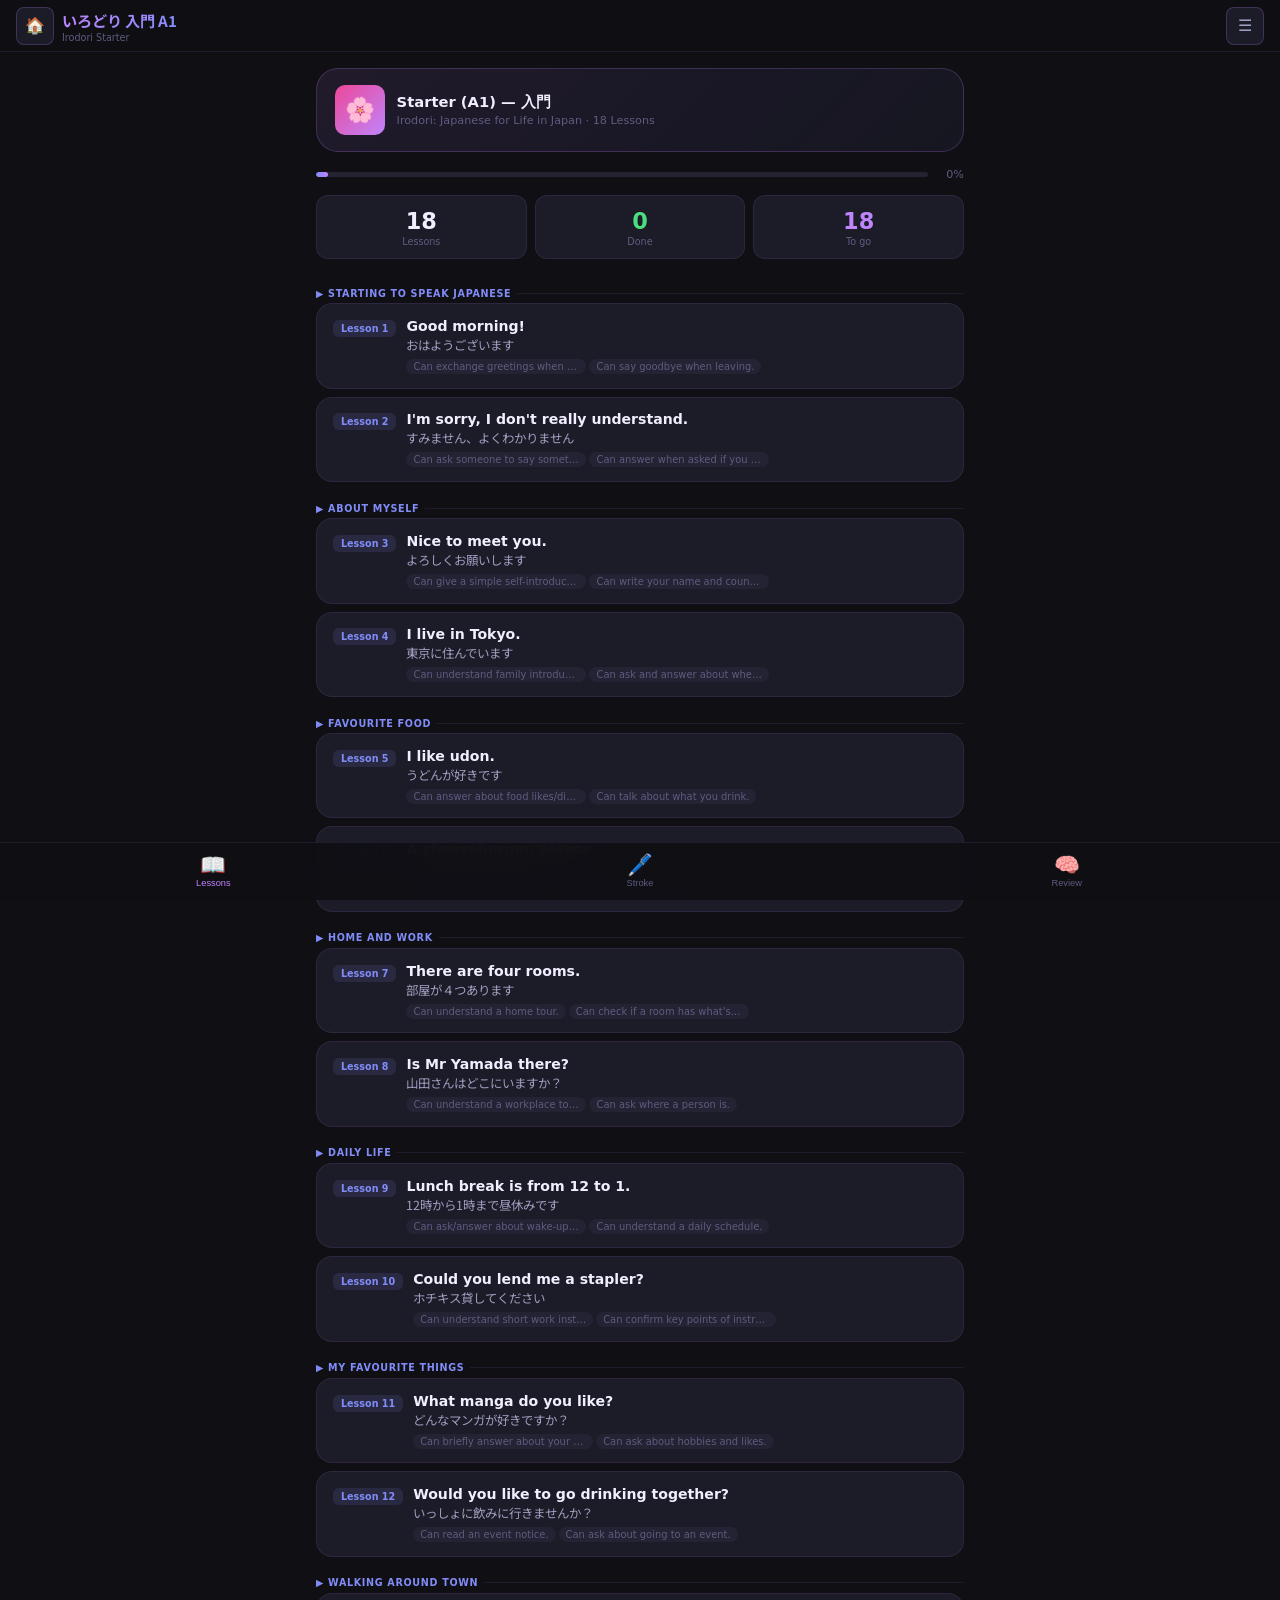
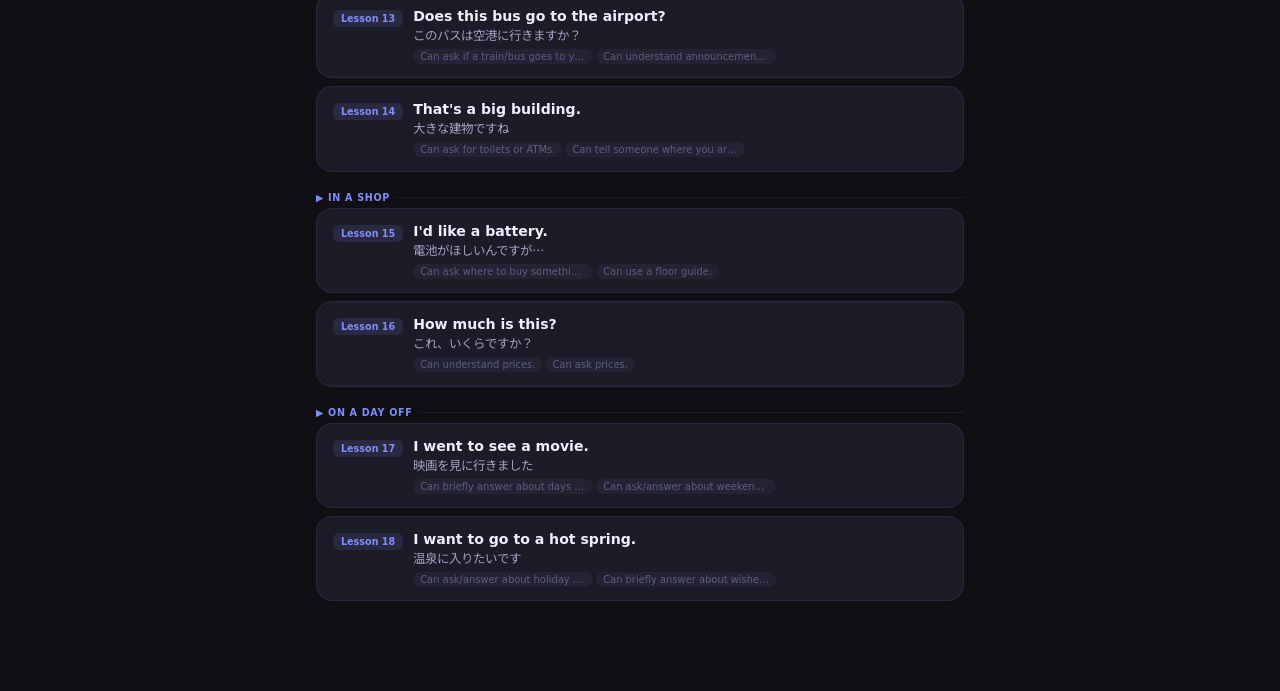
==== commit fcbf764a: "Update print statement from 'Hello' to 'Goodbye'" ====
--- a/index.html
+++ b/index.html
@@ -2,541 +2,947 @@
 <html lang="en">
 <head>
 <meta charset="UTF-8">
-<meta name="viewport" content="width=device-width, initial-scale=1.0, viewport-fit=cover">
+<meta name="viewport" content="width=device-width,initial-scale=1,viewport-fit=cover">
 <meta name="apple-mobile-web-app-capable" content="yes">
 <meta name="apple-mobile-web-app-status-bar-style" content="black-translucent">
 <meta name="theme-color" content="#0f0f14">
-<title>Irodori Starter A1 — Japanese for Life</title>
-<link rel="stylesheet" href="css/style.css">
+<title>Irodori Starter A1</title>
 <link rel="manifest" href="manifest.json">
 <link href="https://fonts.googleapis.com/css2?family=Noto+Sans+JP:wght@400;500;700&display=swap" rel="stylesheet">
 <style>
-/* ── Page-specific overrides ── */
-#main { display: none; }
-#lesson-view { display: none; }
-#exercise-view { display: none; }
-#stroke-view { display: none; }
-
-.book-banner {
-  background: linear-gradient(135deg, rgba(192,132,252,0.12), rgba(129,140,248,0.08));
-  border: 1px solid var(--border2);
-  border-radius: var(--radius-xl);
-  padding: 1.1rem 1.25rem;
-  margin-bottom: 1.1rem;
-  display: flex; align-items: center; gap: 12px;
-}
-.book-cover {
-  width: 52px; height: 52px; border-radius: 10px;
-  background: linear-gradient(135deg, #ec4899, #c084fc);
-  display: flex; align-items: center; justify-content: center;
-  font-size: 1.6rem; flex-shrink: 0;
-}
-.book-info h2 { font-size: 0.95rem; font-weight: 700; color: var(--text); }
-.book-info p  { font-size: 0.72rem; color: var(--text3); margin-top: 2px; }
-
-.exercise-intro {
-  background: rgba(129,140,248,0.07);
-  border: 1px solid var(--border2);
-  border-radius: var(--radius-lg);
-  padding: 1rem;
-  margin-bottom: 1rem;
-  text-align: center;
-}
-.exercise-type-row { display: flex; gap: 6px; flex-wrap: wrap; justify-content: center; margin-bottom: 1rem; }
-.ex-type-btn {
-  padding: 6px 14px; border-radius: 99px;
-  border: 1px solid var(--border2);
-  background: var(--card2); color: var(--text2);
-  font-size: 0.78rem; cursor: pointer;
-  transition: all 0.18s;
-}
-.ex-type-btn.on { background: var(--accent2); border-color: var(--accent2); color: #fff; font-weight: 600; }
+:root{
+  --bg:#0f0f14;--surface:#16161f;--card:#1c1c28;--card2:#232333;--card3:#2a2a3e;
+  --accent:#c084fc;--accent2:#818cf8;--teal:#2dd4bf;--green:#4ade80;
+  --amber:#fbbf24;--red:#f87171;--text:#f0eeff;--text2:#a09ec0;--text3:#5e5c80;
+  --border:rgba(192,132,252,0.10);--border2:rgba(192,132,252,0.22);
+  --r8:8px;--r12:12px;--r16:16px;--r22:22px;
+  --font-jp:'Noto Sans JP',sans-serif;
+  --nav:52px;--tab:58px;
+}
+*{box-sizing:border-box;margin:0;padding:0}
+html{background:var(--bg);color:var(--text);font-family:system-ui,sans-serif;font-size:16px;-webkit-text-size-adjust:100%}
+body{min-height:100vh;overflow-x:hidden;padding-bottom:calc(var(--tab) + env(safe-area-inset-bottom,0px))}
+::-webkit-scrollbar{width:4px}::-webkit-scrollbar-thumb{background:var(--border2);border-radius:99px}
+
+/* NAVBAR */
+.navbar{position:sticky;top:0;z-index:50;height:var(--nav);padding-top:env(safe-area-inset-top,0);
+  background:rgba(15,15,20,0.94);backdrop-filter:blur(16px);-webkit-backdrop-filter:blur(16px);
+  border-bottom:1px solid var(--border);display:flex;align-items:center;
+  justify-content:space-between;padding-left:1rem;padding-right:1rem}
+.nb-left{display:flex;align-items:center;gap:8px}
+.nb-title{font-size:.95rem;font-weight:700;font-family:var(--font-jp);
+  background:linear-gradient(135deg,var(--accent),var(--accent2));
+  -webkit-background-clip:text;-webkit-text-fill-color:transparent;background-clip:text}
+.nb-sub{font-size:.6rem;color:var(--text3);margin-top:1px}
+.icon-btn{width:38px;height:38px;border-radius:var(--r8);border:1px solid var(--border2);
+  background:var(--card);color:var(--text2);font-size:1rem;cursor:pointer;
+  display:flex;align-items:center;justify-content:center;transition:all .18s;flex-shrink:0}
+.icon-btn:hover,.icon-btn:active{border-color:var(--accent);color:var(--accent)}
+
+/* TAB BAR */
+.tabbar{position:fixed;bottom:0;left:0;right:0;z-index:50;height:var(--tab);
+  padding-bottom:env(safe-area-inset-bottom,0);
+  background:rgba(15,15,20,0.96);backdrop-filter:blur(16px);-webkit-backdrop-filter:blur(16px);
+  border-top:1px solid var(--border);display:flex;align-items:stretch}
+.tab-btn{flex:1;display:flex;flex-direction:column;align-items:center;justify-content:center;
+  gap:2px;cursor:pointer;color:var(--text3);font-size:.58rem;border:none;
+  background:none;-webkit-tap-highlight-color:transparent;transition:color .18s}
+.tab-btn .ti{font-size:1.3rem;line-height:1}
+.tab-btn.on{color:var(--accent)}
+
+/* PAGES */
+.page{padding:1rem 1rem 1.5rem;max-width:680px;margin:0 auto}
+.screen{display:none}
+.screen.active{display:block}
+
+/* DRAWER */
+.mask{position:fixed;inset:0;background:rgba(0,0,0,.55);z-index:100;
+  opacity:0;pointer-events:none;transition:opacity .25s}
+.mask.on{opacity:1;pointer-events:all}
+.drawer{position:fixed;top:0;right:0;height:100%;width:min(290px,86vw);
+  background:var(--surface);border-left:1px solid var(--border2);z-index:101;
+  transform:translateX(100%);transition:transform .28s cubic-bezier(.4,0,.2,1);
+  overflow-y:auto;padding-top:env(safe-area-inset-top,0)}
+.drawer.on{transform:translateX(0)}
+.dr-head{display:flex;align-items:center;justify-content:space-between;
+  padding:.9rem 1rem;border-bottom:1px solid var(--border)}
+.dr-head h2{font-size:.9rem;font-weight:600}
+.dr-close{background:none;border:none;color:var(--text3);font-size:1.2rem;cursor:pointer;padding:4px}
+.dr-sec{padding:.65rem 1rem .2rem}
+.dr-sec-title{font-size:.58rem;font-weight:700;color:var(--text3);letter-spacing:.08em;text-transform:uppercase;margin-bottom:.4rem}
+.dr-item{display:flex;align-items:center;gap:8px;padding:.65rem .75rem;border-radius:var(--r12);
+  cursor:pointer;border:1px solid transparent;margin-bottom:3px;text-decoration:none;
+  transition:all .15s;-webkit-tap-highlight-color:transparent}
+.dr-item:hover,.dr-item:active{background:var(--card);border-color:var(--border)}
+.dr-icon{font-size:1rem;width:24px;text-align:center;flex-shrink:0}
+.dr-title{font-size:.82rem;font-weight:600;color:var(--text)}
+.dr-sub{font-size:.64rem;color:var(--text3);margin-top:1px}
+.dr-badge{font-size:.58rem;padding:2px 7px;border-radius:99px;background:rgba(192,132,252,.18);color:var(--accent)}
+.dr-divider{height:1px;background:var(--border);margin:.35rem 1rem}
+
+/* BOOK BANNER */
+.book-banner{background:linear-gradient(135deg,rgba(192,132,252,.1),rgba(129,140,248,.06));
+  border:1px solid var(--border2);border-radius:var(--r22);padding:1rem 1.1rem;
+  margin-bottom:1rem;display:flex;align-items:center;gap:12px}
+.book-cover{width:50px;height:50px;border-radius:10px;
+  background:linear-gradient(135deg,#ec4899,#c084fc);
+  display:flex;align-items:center;justify-content:center;font-size:1.5rem;flex-shrink:0}
+.book-info h2{font-size:.92rem;font-weight:700}
+.book-info p{font-size:.7rem;color:var(--text3);margin-top:2px}
+
+/* PROGRESS */
+.prog-wrap{display:flex;align-items:center;gap:8px;margin-bottom:.9rem}
+.prog-track{flex:1;height:5px;background:var(--card2);border-radius:99px;overflow:hidden}
+.prog-bar{height:100%;background:linear-gradient(90deg,var(--accent2),var(--accent));border-radius:99px;transition:width .5s}
+.prog-lbl{font-size:.7rem;color:var(--text3);min-width:28px;text-align:right}
+
+/* STATS */
+.stats{display:grid;grid-template-columns:repeat(3,1fr);gap:8px;margin-bottom:1rem}
+.stat{background:var(--card);border:1px solid var(--border);border-radius:var(--r12);padding:.7rem;text-align:center}
+.stat-n{font-size:1.4rem;font-weight:700}
+.stat-l{font-size:.6rem;color:var(--text3);margin-top:2px}
+
+/* SECTION LABEL */
+.sec-label{font-size:.6rem;font-weight:700;color:var(--accent2);letter-spacing:.07em;
+  text-transform:uppercase;padding:.8rem 0 .3rem;display:flex;align-items:center;gap:6px}
+.sec-label::after{content:'';flex:1;height:1px;background:var(--border)}
+
+/* LESSON CARD */
+.lcard{background:var(--card);border:1px solid var(--border);border-radius:var(--r16);
+  padding:.85rem 1rem;margin-bottom:8px;cursor:pointer;
+  -webkit-tap-highlight-color:transparent;
+  transition:border-color .15s,transform .12s;display:flex;align-items:flex-start;gap:10px}
+.lcard:active{transform:scale(.988)}
+.lcard:hover{border-color:var(--border2)}
+.lcard.done{border-color:var(--teal)}
+.lc-badge{font-size:.6rem;font-weight:700;color:var(--accent2);background:rgba(129,140,248,.12);
+  padding:3px 8px;border-radius:6px;flex-shrink:0;margin-top:2px;white-space:nowrap}
+.lc-body{flex:1;min-width:0}
+.lc-en{font-size:.88rem;font-weight:600;color:var(--text)}
+.lc-jp{font-size:.78rem;font-family:var(--font-jp);color:var(--text2);margin-top:2px}
+.lc-pills{display:flex;flex-wrap:wrap;gap:3px;margin-top:5px}
+.lc-pill{font-size:.62rem;color:var(--text3);background:var(--card2);border-radius:99px;padding:2px 7px;
+  white-space:nowrap;overflow:hidden;text-overflow:ellipsis;max-width:180px}
+.lc-check{color:var(--teal);font-size:.85rem;flex-shrink:0}
+
+/* DETAIL */
+.dcard{background:var(--card);border:1px solid var(--border2);border-radius:var(--r22);padding:1.1rem;margin-bottom:.9rem}
+.d-topic{font-size:.6rem;font-weight:700;color:var(--accent2);text-transform:uppercase;letter-spacing:.07em;margin-bottom:3px}
+.d-num{font-size:.65rem;color:var(--text3);margin-bottom:3px}
+.d-title{font-size:1.1rem;font-weight:700;margin-bottom:2px}
+.d-jp{font-size:.92rem;font-family:var(--font-jp);color:var(--text2);margin-bottom:.9rem}
+.d-sec{margin-bottom:1.1rem}
+.d-hdr{font-size:.64rem;font-weight:700;color:var(--accent);text-transform:uppercase;letter-spacing:.06em;
+  margin-bottom:.5rem;display:flex;align-items:center;gap:6px}
+.d-hdr::after{content:'';flex:1;height:1px;background:var(--border)}
+.cando-item{display:flex;gap:7px;align-items:flex-start;padding:.5rem .7rem;
+  background:rgba(192,132,252,.05);border-radius:var(--r8);margin-bottom:4px;border-left:2px solid var(--accent2)}
+.cando-icon{color:var(--accent2);font-size:.72rem;flex-shrink:0;margin-top:2px}
+.cando-txt{font-size:.78rem;color:var(--text2);line-height:1.45}
+.phrase-row{display:flex;align-items:baseline;gap:8px;padding:.55rem .7rem;
+  border-radius:var(--r8);background:var(--card2);margin-bottom:4px;cursor:pointer;
+  -webkit-tap-highlight-color:transparent;transition:background .15s}
+.phrase-row:hover,.phrase-row:active{background:var(--card3)}
+.ph-jp{font-size:.95rem;font-family:var(--font-jp);color:var(--text);flex-shrink:0}
+.ph-right{flex:1;min-width:0}
+.ph-r{font-size:.68rem;color:var(--text3)}
+.ph-en{font-size:.74rem;color:var(--text2);margin-top:1px}
+.ph-play{color:var(--accent2);font-size:.85rem;flex-shrink:0}
+.kanji-grid{display:flex;flex-wrap:wrap;gap:5px}
+.kchip{background:var(--card2);border:1px solid var(--border);border-radius:var(--r8);
+  padding:5px 9px;text-align:center;cursor:pointer;min-width:50px;
+  transition:border-color .15s;-webkit-tap-highlight-color:transparent}
+.kchip:hover,.kchip:active{border-color:var(--accent2)}
+.kc-jp{font-size:1rem;font-family:var(--font-jp);color:var(--text)}
+.kc-r{font-size:.58rem;color:var(--text3);margin-top:2px}
+.kc-en{font-size:.58rem;color:var(--teal);margin-top:1px}
+.gram-item{padding:.6rem .75rem;background:var(--card2);border-radius:var(--r8);margin-bottom:5px}
+.gi-pat{font-size:.82rem;font-weight:600;color:var(--accent);font-family:var(--font-jp);margin-bottom:2px}
+.gi-ex{font-size:.77rem;color:var(--text2);font-family:var(--font-jp)}
+.gi-m{font-size:.7rem;color:var(--text3);margin-top:2px}
+.act-row{display:flex;align-items:center;gap:7px;padding:.5rem .75rem;
+  background:var(--card2);border-radius:var(--r8);margin-bottom:4px}
+.act-icon{font-size:.95rem;flex-shrink:0}
+.act-txt{font-size:.78rem;color:var(--text2);font-family:var(--font-jp);flex:1}
+.act-en{font-size:.64rem;color:var(--text3)}
+.act-play{width:28px;height:28px;border-radius:50%;border:1px solid var(--border2);
+  background:var(--card);color:var(--accent2);font-size:.7rem;cursor:pointer;
+  display:flex;align-items:center;justify-content:center;flex-shrink:0;transition:all .15s}
+.act-play:hover,.act-play:active{background:var(--accent2);color:#fff;border-color:var(--accent2)}
+.tips-box{background:rgba(251,191,36,.06);border:1px solid rgba(251,191,36,.18);border-radius:var(--r12);padding:.7rem .9rem}
+.tips-tag{display:inline-block;font-size:.65rem;background:rgba(251,191,36,.12);color:var(--amber);
+  border-radius:99px;padding:3px 8px;margin:2px 3px 2px 0}
+
+/* BUTTONS */
+.btn{display:inline-flex;align-items:center;justify-content:center;gap:5px;
+  padding:10px 16px;border-radius:var(--r12);font-size:.85rem;font-weight:600;
+  cursor:pointer;border:none;transition:opacity .18s,transform .12s;
+  -webkit-tap-highlight-color:transparent;font-family:inherit}
+.btn:active{transform:scale(.97)}
+.btn-p{background:var(--accent);color:#fff}
+.btn-p:hover{opacity:.88}
+.btn-s{background:var(--card2);color:var(--text2);border:1px solid var(--border2)}
+.btn-s:hover{border-color:var(--accent);color:var(--accent)}
+.btn-t{background:rgba(45,212,191,.13);border:1px solid var(--teal);color:var(--teal)}
+.btn-t:hover{background:rgba(45,212,191,.22)}
+.btn-full{width:100%}
+.btn-next{width:100%;padding:11px;background:linear-gradient(135deg,var(--accent2),var(--accent));
+  color:#fff;border:none;border-radius:var(--r12);font-size:.88rem;font-weight:600;
+  cursor:pointer;margin-top:.5rem;transition:opacity .18s;font-family:inherit}
+.btn-next:disabled{opacity:.25;cursor:default}
+.btn-next:hover:not(:disabled){opacity:.88}
+.btn-back{display:inline-flex;align-items:center;gap:4px;background:none;border:none;
+  color:var(--text3);font-size:.8rem;cursor:pointer;margin-bottom:.7rem;
+  font-family:inherit;transition:color .18s;-webkit-tap-highlight-color:transparent}
+.btn-back:hover{color:var(--text)}
+
+/* QUIZ */
+.quiz-card{background:var(--card);border:1px solid var(--border2);border-radius:var(--r22);padding:1.25rem 1rem;text-align:center}
+.quiz-char{font-size:3.8rem;font-family:var(--font-jp);color:var(--text);line-height:1.2;margin:.5rem 0;cursor:pointer}
+.quiz-txt{font-size:.85rem;color:var(--text2);margin-bottom:.9rem}
+.quiz-score{font-size:.72rem;color:var(--text3);margin-bottom:.5rem}
+.quiz-opts{display:grid;grid-template-columns:1fr 1fr;gap:7px;margin-bottom:.7rem}
+.quiz-opt{padding:11px 7px;border:1px solid var(--border2);border-radius:var(--r12);
+  background:var(--card2);color:var(--text);font-size:.82rem;cursor:pointer;
+  font-family:inherit;transition:all .18s;line-height:1.3;-webkit-tap-highlight-color:transparent}
+.quiz-opt:hover:not(:disabled){border-color:var(--accent2);color:var(--accent2)}
+.quiz-opt.ok{background:rgba(74,222,128,.12);border-color:var(--green);color:var(--green)}
+.quiz-opt.ng{background:rgba(248,113,113,.1);border-color:var(--red);color:var(--red)}
+.quiz-fb{font-size:.85rem;font-weight:600;min-height:20px;margin:.4rem 0}
+.quiz-fb.ok{color:var(--green)}.quiz-fb.ng{color:var(--red)}
+.ex-type-row{display:flex;gap:5px;flex-wrap:wrap;justify-content:center;margin-bottom:.9rem}
+.ex-t-btn{padding:5px 13px;border-radius:99px;border:1px solid var(--border2);
+  background:var(--card2);color:var(--text2);font-size:.75rem;cursor:pointer;transition:all .18s;font-family:inherit}
+.ex-t-btn.on{background:var(--accent2);border-color:var(--accent2);color:#fff;font-weight:600}
+
+/* STROKE */
+.stroke-type-row{display:flex;gap:6px;margin-bottom:.8rem}
+.sc-grid{display:flex;flex-wrap:wrap;gap:5px;margin-bottom:1rem}
+.sc-btn{width:42px;height:42px;border-radius:var(--r8);border:1px solid var(--border);
+  background:var(--card);font-size:1.35rem;font-family:var(--font-jp);color:var(--text2);
+  cursor:pointer;display:flex;align-items:center;justify-content:center;
+  transition:all .15s;-webkit-tap-highlight-color:transparent}
+.sc-btn:hover,.sc-btn:active{border-color:var(--accent2);color:var(--text)}
+.sc-btn.sel{border-color:var(--accent);background:rgba(192,132,252,.1);color:var(--accent)}
+.sc-btn.done{border-color:var(--teal);background:rgba(45,212,191,.07)}
+.sc-display{text-align:center;background:var(--card);border:1px solid var(--border2);
+  border-radius:var(--r22);padding:1.4rem;margin-bottom:1rem}
+.sc-char{font-size:7rem;font-family:var(--font-jp);color:var(--text);line-height:1;cursor:pointer;display:block}
+.coming-soon{text-align:center;padding:3rem 1rem;color:var(--text3)}
+.cs-icon{font-size:2.5rem;margin-bottom:.75rem}
 </style>
 </head>
 <body>
 
-<!-- ── DRAWER OVERLAY + DRAWER ── -->
-<div class="drawer-overlay" id="drawer-overlay"></div>
+<!-- MASK + DRAWER -->
+<div class="mask" id="mask"></div>
 <div class="drawer" id="drawer">
-  <div class="drawer-head">
+  <div class="dr-head">
     <h2>📚 Irodori Courses</h2>
-    <button class="drawer-close" id="drawer-close">✕</button>
+    <button class="dr-close" id="dr-close">✕</button>
   </div>
-  <div class="drawer-section">
-    <div class="drawer-sec-title">Books</div>
-    <a class="drawer-item active" href="index.html">
-      <span class="drawer-icon">🌸</span>
-      <div class="drawer-item-text">
-        <div class="drawer-item-title">Starter A1 — 入門</div>
-        <div class="drawer-item-sub">18 Lessons • Beginner</div>
-      </div>
-      <span class="drawer-badge new">Current</span>
-    </a>
-    <a class="drawer-item" href="elementary1.html">
-      <span class="drawer-icon">🌿</span>
-      <div class="drawer-item-text">
-        <div class="drawer-item-title">Elementary 1 A2 — 初級1</div>
-        <div class="drawer-item-sub">18 Lessons • JFT-Basic</div>
-      </div>
-    </a>
+  <div class="dr-sec">
+    <div class="dr-sec-title">Books</div>
+    <div class="dr-item" style="border-color:var(--accent)">
+      <span class="dr-icon">🌸</span>
+      <div><div class="dr-title">Starter A1 — 入門</div><div class="dr-sub">18 Lessons</div></div>
+      <span class="dr-badge">Now</span>
+    </div>
+    <div class="dr-item" onclick="alert('Elementary 1 coming soon!')">
+      <span class="dr-icon">🌿</span>
+      <div><div class="dr-title">Elementary 1 A2</div><div class="dr-sub">JFT-Basic — coming soon</div></div>
+    </div>
   </div>
-  <div class="drawer-divider"></div>
-  <div class="drawer-section">
-    <div class="drawer-sec-title">Tools</div>
-    <div class="drawer-item" onclick="navTo('stroke');Drawer.close()">
-      <span class="drawer-icon">🖊️</span>
-      <div class="drawer-item-text">
-        <div class="drawer-item-title">Stroke Order</div>
-        <div class="drawer-item-sub">Hiragana + Katakana</div>
-      </div>
+  <div class="dr-divider"></div>
+  <div class="dr-sec">
+    <div class="dr-sec-title">Tools</div>
+    <div class="dr-item" onclick="goStroke();closeDrawer()">
+      <span class="dr-icon">🖊️</span>
+      <div><div class="dr-title">Stroke Order</div><div class="dr-sub">Hiragana + Katakana</div></div>
+    </div>
+    <div class="dr-item" onclick="goReview();closeDrawer()">
+      <span class="dr-icon">🧠</span>
+      <div><div class="dr-title">Review All</div><div class="dr-sub">Random practice</div></div>
     </div>
   </div>
 </div>
 
-<!-- ── NAVBAR ── -->
+<!-- NAVBAR -->
 <nav class="navbar">
-  <div class="navbar-left">
-    <button class="nav-icon-btn" id="home-btn" onclick="navTo('lessons')" title="Home">🏠</button>
+  <div class="nb-left">
+    <button class="icon-btn" onclick="goHome()" title="Home">🏠</button>
     <div>
-      <div class="navbar-title">いろどり 入門 A1</div>
-      <div class="navbar-subtitle">Irodori Starter</div>
+      <div class="nb-title">いろどり 入門 A1</div>
+      <div class="nb-sub">Irodori Starter</div>
     </div>
   </div>
-  <button class="nav-icon-btn" id="menu-btn" title="Menu">☰</button>
+  <button class="icon-btn" id="menu-btn" title="Menu">☰</button>
 </nav>
 
-<!-- ══════════════════════════════════════
-     LESSON LIST SCREEN
-     ══════════════════════════════════════ -->
-<div id="main" class="page">
-  <div class="book-banner">
-    <div class="book-cover">🌸</div>
-    <div class="book-info">
-      <h2>Starter (A1) — 入門</h2>
-      <p>Irodori: Japanese for Life in Japan</p>
+<!-- SCREEN: LESSONS -->
+<div class="screen active" id="s-lessons">
+  <div class="page">
+    <div class="book-banner">
+      <div class="book-cover">🌸</div>
+      <div class="book-info">
+        <h2>Starter (A1) — 入門</h2>
+        <p>Irodori: Japanese for Life in Japan · 18 Lessons</p>
+      </div>
     </div>
+    <div id="book-prog"></div>
+    <div id="book-stats"></div>
+    <div id="lesson-list"></div>
   </div>
-
-  <div id="book-prog"></div>
-  <div id="book-stats"></div>
-  <div id="lesson-list"></div>
 </div>
 
-<!-- ══════════════════════════════════════
-     LESSON DETAIL SCREEN
-     ══════════════════════════════════════ -->
-<div id="lesson-view" class="page">
-  <button class="btn-back" onclick="navTo('lessons')">← All Lessons</button>
-  <div id="lesson-content"></div>
+<!-- SCREEN: LESSON DETAIL -->
+<div class="screen" id="s-detail">
+  <div class="page">
+    <button class="btn-back" onclick="goHome()">← All Lessons</button>
+    <div id="detail-content"></div>
+  </div>
 </div>
 
-<!-- ══════════════════════════════════════
-     EXERCISE SCREEN
-     ══════════════════════════════════════ -->
-<div id="exercise-view" class="page">
-  <button class="btn-back" id="ex-back-btn">← Back to Lesson</button>
-  <div id="exercise-content"></div>
+<!-- SCREEN: EXERCISE -->
+<div class="screen" id="s-exercise">
+  <div class="page">
+    <button class="btn-back" id="ex-back">← Back</button>
+    <div id="exercise-content"></div>
+  </div>
 </div>
 
-<!-- ══════════════════════════════════════
-     STROKE ORDER SCREEN
-     ══════════════════════════════════════ -->
-<div id="stroke-view" class="page">
-  <button class="btn-back" onclick="navTo('lessons')">← Back</button>
-  <div class="page-title">🖊️ Stroke Order</div>
-  <div class="page-sub">Click a character to see how to write it</div>
-  <div id="stroke-content"></div>
+<!-- SCREEN: STROKE -->
+<div class="screen" id="s-stroke">
+  <div class="page">
+    <button class="btn-back" onclick="goHome()">← Back</button>
+    <div style="font-size:1.1rem;font-weight:700;margin-bottom:.25rem">🖊️ Stroke Order</div>
+    <div style="font-size:.75rem;color:var(--text3);margin-bottom:1rem">Tap a character to see how to write it</div>
+    <div id="stroke-content"></div>
+  </div>
 </div>
 
-<!-- ── BOTTOM TAB BAR ── -->
-<nav class="tab-bar">
-  <button class="tab-item active" data-route="lessons" onclick="navTo('lessons')">
-    <span class="tab-icon">📖</span>Lessons
+<!-- SCREEN: REVIEW -->
+<div class="screen" id="s-review">
+  <div class="page">
+    <button class="btn-back" onclick="goHome()">← All Lessons</button>
+    <div id="review-content"></div>
+  </div>
+</div>
+
+<!-- TAB BAR -->
+<nav class="tabbar">
+  <button class="tab-btn on" id="tab-lessons" onclick="goHome()">
+    <span class="ti">📖</span>Lessons
   </button>
-  <button class="tab-item" data-route="stroke" onclick="navTo('stroke')">
-    <span class="tab-icon">🖊️</span>Stroke
+  <button class="tab-btn" id="tab-stroke" onclick="goStroke()">
+    <span class="ti">🖊️</span>Stroke
   </button>
-  <button class="tab-item" data-route="review" onclick="navTo('review')">
-    <span class="tab-icon">🧠</span>Review
+  <button class="tab-btn" id="tab-review" onclick="goReview()">
+    <span class="ti">🧠</span>Review
   </button>
 </nav>
 
-<script src="js/app.js"></script>
-<script src="data/starter.js"></script>
 <script>
-/* ═════════════════════════════════════════
-   STARTER A1 — Page Controller
-   ═════════════════════════════════════════ */
-
-const BOOK = 'starter';
-let currentLesson = null;
-let currentExType = 'match';
-let exQueue = [], exIdx = 0, exScore = 0, exTotal = 0;
-
-// ── Navigation ───────────────────────────────────────────────────
-function navTo(view, params = {}) {
-  ['main','lesson-view','exercise-view','stroke-view'].forEach(id => hide(id));
-  document.querySelectorAll('.tab-item').forEach(t =>
-    t.classList.toggle('active', t.dataset.route === view));
-  if (view === 'lessons')  { show('main'); renderLessonList(); }
-  if (view === 'lesson')   { show('lesson-view'); renderLessonDetail(params.num); }
-  if (view === 'exercise') { show('exercise-view'); startExercise(params.num, params.type || 'match'); }
-  if (view === 'stroke')   { show('stroke-view'); renderStroke(); }
-  if (view === 'review')   { show('exercise-view'); startRandomReview(); }
+// ═══════════════════════════════════════
+// DATA — all 18 Starter A1 lessons
+// ═══════════════════════════════════════
+const STARTER_TOPICS = [
+  {en:'Starting to Speak Japanese', jp:'はじめての日本語', lessons:[1,2]},
+  {en:'About Myself',               jp:'私のこと',         lessons:[3,4]},
+  {en:'Favourite Food',             jp:'好きな食べ物',     lessons:[5,6]},
+  {en:'Home and Work',              jp:'家と職場',         lessons:[7,8]},
+  {en:'Daily Life',                 jp:'毎日の生活',       lessons:[9,10]},
+  {en:'My Favourite Things',        jp:'私の好きなこと',   lessons:[11,12]},
+  {en:'Walking Around Town',        jp:'街を歩く',         lessons:[13,14]},
+  {en:'In a Shop',                  jp:'店で',             lessons:[15,16]},
+  {en:'On a Day Off',               jp:'休みの日に',       lessons:[17,18]},
+];
+
+const LESSONS = [
+{num:1,topic:'Starting to Speak Japanese',en:'Good morning!',jp:'おはようございます',
+ cando:['Can exchange greetings when you meet someone.','Can say goodbye when leaving.','Can thank someone or apologize to them.','Can understand message stickers such as "good morning" or "thanks."'],
+ activities:[{icon:'🗣️',jp:'こんにちは',en:'Greetings'},{icon:'🗣️',jp:'お先に失礼します',en:'Saying goodbye'},{icon:'🗣️',jp:'ありがとうございます',en:'Thanking'},{icon:'📖',jp:'メッセージスタンプ',en:'Message stickers'}],
+ phrases:[{jp:'こんにちは',r:'Konnichiwa',en:'Hello'},{jp:'おはようございます',r:'Ohayou gozaimasu',en:'Good morning'},{jp:'こんばんは',r:'Konbanwa',en:'Good evening'},{jp:'さようなら',r:'Sayounara',en:'Goodbye'},{jp:'ありがとうございます',r:'Arigatou gozaimasu',en:'Thank you'},{jp:'すみません',r:'Sumimasen',en:'Excuse me / Sorry'},{jp:'お先に失礼します',r:'Osaki ni shitsurei shimasu',en:'I\'m leaving first'}],
+ kanji:[],
+ grammar:[],
+ tips:['Greeting gestures','"Sayoonara"','When to use "sumimasen"'],
+ exercises:[{q:'こんにちは',a:'Hello'},{q:'おはようございます',a:'Good morning'},{q:'こんばんは',a:'Good evening'},{q:'さようなら',a:'Goodbye'},{q:'ありがとうございます',a:'Thank you'},{q:'すみません',a:'Excuse me / Sorry'}]},
+
+{num:2,topic:'Starting to Speak Japanese',en:"I'm sorry, I don't really understand.",jp:'すみません、よくわかりません',
+ cando:['Can ask someone to say something again if you don\'t understand.','Can answer when asked if you speak Japanese.','Can ask how to say something in Japanese.'],
+ activities:[{icon:'🗣️',jp:'もういちど、お願いします',en:'Asking to repeat'},{icon:'🗣️',jp:'日本語、できますか？',en:'Language check'},{icon:'🗣️',jp:'これは日本語で何と言いますか？',en:'Asking a word'}],
+ phrases:[{jp:'もういちど、お願いします',r:'Mou ichido, onegai shimasu',en:'One more time, please'},{jp:'ゆっくり言ってください',r:'Yukkuri itte kudasai',en:'Please say it slowly'},{jp:'わかりました',r:'Wakarimashita',en:'I understand'},{jp:'わかりません',r:'Wakarimasen',en:'I don\'t understand'},{jp:'日本語、できますか？',r:'Nihongo, dekimasu ka?',en:'Do you speak Japanese?'},{jp:'これは日本語で何と言いますか？',r:'Kore wa nihongo de nan to iimasu ka?',en:'How do you say this in Japanese?'}],
+ kanji:[],grammar:[],
+ tips:['Residence card','Oden','Abbreviations','Mosquitoes'],
+ exercises:[{q:'もういちど',a:'One more time'},{q:'ゆっくり',a:'Slowly'},{q:'わかりました',a:'I understand'},{q:'わかりません',a:'I don\'t understand'},{q:'日本語、できますか？',a:'Do you speak Japanese?'}]},
+
+{num:3,topic:'About Myself',en:'Nice to meet you.',jp:'よろしくお願いします',
+ cando:['Can give a simple self-introduction (name, country).','Can write your name and country on a name tag.','Can ask and answer about name and hometown.','Can fill in an application form.'],
+ activities:[{icon:'🗣️',jp:'はじめまして',en:'Self-introduction'},{icon:'✍️',jp:'名札',en:'Name tag'},{icon:'🗣️',jp:'ご出身は？',en:'Asking hometown'},{icon:'✍️',jp:'申込書',en:'Application form'}],
+ phrases:[{jp:'はじめまして',r:'Hajimemashite',en:'Nice to meet you'},{jp:'よろしくお願いします',r:'Yoroshiku onegai shimasu',en:'Please treat me well'},{jp:'私は___です',r:'Watashi wa ___ desu',en:'I am ___'},{jp:'___から来ました',r:'___ kara kimashita',en:'I came from ___'},{jp:'ご出身は？',r:'Go-shusshin wa?',en:'Where are you from?'}],
+ kanji:[{jp:'名前',r:'namae',en:'Name'},{jp:'国',r:'kuni',en:'Country'},{jp:'私',r:'watashi',en:'I / Me'}],
+ grammar:[{pat:'N です',ex:'トンです。',m:'I am [N]'},{pat:'【place】から来ました',ex:'ブラジルから来ました。',m:'I came from [place]'},{pat:'N は？',ex:'お名前は？',m:'What about [N]?'},{pat:'N じゃないです',ex:'ベトナムじゃないです。',m:'Not [N]'}],
+ tips:['Japanese characters','How to call someone','Japanese era names'],
+ exercises:[{q:'はじめまして',a:'Nice to meet you'},{q:'よろしくお願いします',a:'Please treat me well'},{q:'名前',a:'Name'},{q:'国',a:'Country'},{q:'私',a:'I / Me'}]},
+
+{num:4,topic:'About Myself',en:'I live in Tokyo.',jp:'東京に住んでいます',
+ cando:['Can understand family introductions.','Can ask and answer about where someone lives or how old they are.','Can read a short SNS post by a friend.'],
+ activities:[{icon:'🎧',jp:'夫と子どもです',en:'Family'},{icon:'🗣️',jp:'25歳です',en:'Age'},{icon:'🗣️',jp:'ペットのジョンです',en:'Pets'},{icon:'📖',jp:'友だちと海！',en:'SNS post'}],
+ phrases:[{jp:'何歳ですか？',r:'Nan-sai desu ka?',en:'How old are you?'},{jp:'___歳です',r:'___-sai desu',en:'I am ___ years old'},{jp:'___に住んでいます',r:'___ ni sunde imasu',en:'I live in ___'},{jp:'家族は___人です',r:'Kazoku wa ___-nin desu',en:'My family has ___ people'}],
+ kanji:[{jp:'父',r:'chichi',en:'Father'},{jp:'母',r:'haha',en:'Mother'},{jp:'子ども',r:'kodomo',en:'Child'},{jp:'日本',r:'nihon',en:'Japan'}],
+ grammar:[{pat:'N1 と N2',ex:'夫と子どもです。',m:'N1 and N2'},{pat:'【場所】に住んでいます',ex:'フィリピンに住んでいます。',m:'Live in [place]'},{pat:'N1 の N2',ex:'私の母です。',m:'N1\'s N2'}],
+ tips:['Major Japanese cities','Asking age','Japanese sea'],
+ exercises:[{q:'父',a:'Father'},{q:'母',a:'Mother'},{q:'子ども',a:'Child'},{q:'何歳ですか？',a:'How old are you?'},{q:'___に住んでいます',a:'I live in ___'}]},
+
+{num:5,topic:'Favourite Food',en:'I like udon.',jp:'うどんが好きです',
+ cando:['Can answer about food likes/dislikes.','Can talk about what you drink.','Can describe how often you eat meals.','Can post a food photo on SNS.'],
+ activities:[{icon:'🗣️',jp:'魚、好きですか？',en:'Food preferences'},{icon:'🗣️',jp:'わさびは、ちょっと…',en:'Soft refusal'},{icon:'🗣️',jp:'お茶、飲みますか？',en:'Drinks'},{icon:'🗣️',jp:'朝ご飯は、あまり食べません',en:'Meals'},{icon:'✍️',jp:'今日の朝ご飯',en:'SNS food post'}],
+ phrases:[{jp:'___が好きです',r:'___ ga suki desu',en:'I like ___'},{jp:'___は好きじゃないです',r:'___ wa suki ja nai desu',en:'I don\'t like ___'},{jp:'___はちょっと…',r:'___ wa chotto...',en:'___ is a bit... (soft refusal)'},{jp:'よく食べます',r:'Yoku tabemasu',en:'I often eat'},{jp:'あまり食べません',r:'Amari tabemasen',en:'I don\'t eat much'}],
+ kanji:[{jp:'水',r:'mizu',en:'Water'},{jp:'食べます',r:'tabemasu',en:'Eat'},{jp:'飲みます',r:'nomimasu',en:'Drink'}],
+ grammar:[{pat:'N が好きです',ex:'肉と野菜が好きです。',m:'Like [N]'},{pat:'N はちょっと…',ex:'わさびは、ちょっと…。',m:'Soft refusal'},{pat:'あまり V-ません',ex:'朝ご飯は、あまり食べません。',m:'Rarely / Not much [V]'}],
+ tips:['Sushi & sashimi','Tempura','Udon & soba','Curry','Japanese breakfast'],
+ exercises:[{q:'好き',a:'Like'},{q:'きらい',a:'Dislike'},{q:'よく食べます',a:'I often eat'},{q:'あまり食べません',a:'I don\'t eat much'},{q:'水',a:'Water'}]},
+
+{num:6,topic:'Favourite Food',en:'A cheeseburger, please.',jp:'チーズバーガーください',
+ cando:['Can read a fast-food menu.','Can order at a restaurant.','Can say what you will eat.','Can order food and drinks.','Can understand a restaurant sign.'],
+ activities:[{icon:'📖',jp:'ハンバーガー店のメニュー',en:'Menu reading'},{icon:'🗣️',jp:'こちらでおめしあがりですか？',en:'Ordering'},{icon:'🗣️',jp:'私はカレーにします',en:'Deciding'},{icon:'🗣️',jp:'枝豆２つください',en:'Ordering items'},{icon:'📖',jp:'飲食店の看板',en:'Restaurant sign'}],
+ phrases:[{jp:'___、ください',r:'___, kudasai',en:'___, please'},{jp:'___、お願いします',r:'___, onegai shimasu',en:'___, please (polite)'},{jp:'___にします',r:'___ ni shimasu',en:'I\'ll have ___'},{jp:'___はありますか？',r:'___ wa arimasu ka?',en:'Do you have ___?'}],
+ kanji:[{jp:'魚',r:'sakana',en:'Fish'},{jp:'肉',r:'niku',en:'Meat'},{jp:'好き(な)',r:'suki(na)',en:'Favourite'}],
+ grammar:[{pat:'N、ください',ex:'ホットコーヒー、ください。',m:'[N], please'},{pat:'N にします',ex:'私は、うどんにします。',m:'I\'ll have [N]'},{pat:'N（は）ありますか？',ex:'マヨネーズ、ありますか？',m:'Do you have [N]?'}],
+ tips:['Japanese hamburger shops','Meal tickets','Izakaya','Karaage','Beer & snacks'],
+ exercises:[{q:'ください',a:'Please give me'},{q:'にします',a:'I\'ll have / go with'},{q:'魚',a:'Fish'},{q:'肉',a:'Meat'},{q:'ありますか？',a:'Do you have...?'}]},
+
+{num:7,topic:'Home and Work',en:'There are four rooms.',jp:'部屋が４つあります',
+ cando:['Can understand a home tour.','Can check if a room has what\'s needed.','Can briefly describe your home.','Can read appliance labels.'],
+ activities:[{icon:'🎧',jp:'ここは台所です',en:'Room tour'},{icon:'🗣️',jp:'電子レンジはありますか？',en:'Asking about items'},{icon:'🗣️',jp:'ちょっとせまいです',en:'Describing home'},{icon:'🗣️',jp:'アパートに住んでいます',en:'Where you live'},{icon:'📖',jp:'洗濯機・エアコンのボタン',en:'Appliance labels'}],
+ phrases:[{jp:'ここは___です',r:'Koko wa ___ desu',en:'This is ___'},{jp:'___があります',r:'___ ga arimasu',en:'There is/are ___'},{jp:'___はありますか？',r:'___ wa arimasu ka?',en:'Is there ___?'},{jp:'___はありません',r:'___ wa arimasen',en:'There is no ___'}],
+ kanji:[{jp:'家',r:'ie',en:'House'},{jp:'新しい',r:'atarashii',en:'New'},{jp:'広い',r:'hiroi',en:'Spacious'},{jp:'古い',r:'furui',en:'Old'}],
+ grammar:[{pat:'【場所】に N があります',ex:'ここに階段があります。',m:'There is [N] at [place]'},{pat:'（N は）ありません',ex:'トースターはありません。',m:'There is no [N]'},{pat:'ナ A-です / イ A-いです',ex:'家は静かです。',m:'Is [Adj]'}],
+ tips:['Japanese homes','Futon','Types of housing','Japanese address system'],
+ exercises:[{q:'あります',a:'There is / There are'},{q:'ありません',a:'There is not'},{q:'広い',a:'Spacious'},{q:'せまい',a:'Narrow / Small'},{q:'家',a:'House'}]},
+
+{num:8,topic:'Home and Work',en:'Is Mr Yamada there?',jp:'山田さんはどこにいますか？',
+ cando:['Can understand a workplace tour.','Can ask where a person is.','Can ask where something is.','Can understand room signs.'],
+ activities:[{icon:'🎧',jp:'ここで打ち合わせをします',en:'Office tour'},{icon:'🗣️',jp:'食堂にいます',en:'Where is someone?'},{icon:'🗣️',jp:'はさみは、そこにあります',en:'Where is something?'},{icon:'📖',jp:'部屋の表示',en:'Room signs'}],
+ phrases:[{jp:'___はどこにいますか？',r:'___ wa doko ni imasu ka?',en:'Where is ___ (person)?'},{jp:'___はどこにありますか？',r:'___ wa doko ni arimasu ka?',en:'Where is ___ (thing)?'},{jp:'___にいます',r:'___ ni imasu',en:'Is at ___ (person)'},{jp:'___の中にあります',r:'___ no naka ni arimasu',en:'Is inside ___'}],
+ kanji:[{jp:'上',r:'ue',en:'Above'},{jp:'下',r:'shita',en:'Below'},{jp:'中',r:'naka',en:'Inside'}],
+ grammar:[{pat:'【人】は【場所】にいます',ex:'山田さんは、食堂にいます。',m:'[Person] is at [place]'},{pat:'【もの】は【場所】にあります',ex:'はさみは、そこにあります。',m:'[Thing] is at [place]'},{pat:'N の【位置】にあります',ex:'引き出しの中にあります。',m:'Is in/on/under [N]'}],
+ tips:['Uniform','Tea','FAX'],
+ exercises:[{q:'います',a:'Is here (person/animal)'},{q:'いません',a:'Is not here (person)'},{q:'上',a:'Above / On top'},{q:'下',a:'Below / Under'},{q:'中',a:'Inside'}]},
+
+{num:9,topic:'Daily Life',en:'Lunch break is from 12 to 1.',jp:'12時から1時まで昼休みです',
+ cando:['Can ask/answer about wake-up and bedtime.','Can understand a daily schedule.','Can read a whiteboard schedule.','Can agree on a meeting time.'],
+ activities:[{icon:'🗣️',jp:'何時に起きますか？',en:'Daily schedule'},{icon:'🎧',jp:'１日のスケジュール',en:'Schedule talk'},{icon:'📖',jp:'スケジュールボード',en:'Board'},{icon:'🗣️',jp:'私は日曜日がいいです',en:'Day preference'}],
+ phrases:[{jp:'何時に___ますか？',r:'Nanji ni ___ masu ka?',en:'What time do you ___?'},{jp:'___時に起きます',r:'___-ji ni okimasu',en:'I get up at ___ o\'clock'},{jp:'___から___まで',r:'___ kara ___ made',en:'From ___ to ___'},{jp:'___がいいです',r:'___ ga ii desu',en:'___ is good for me'}],
+ kanji:[{jp:'月',r:'getsuyoubi',en:'Monday'},{jp:'火',r:'kayoubi',en:'Tuesday'},{jp:'水',r:'suiyoubi',en:'Wednesday'},{jp:'木',r:'mokuyoubi',en:'Thursday'},{jp:'金',r:'kin-youbi',en:'Friday'},{jp:'土',r:'doyoubi',en:'Saturday'},{jp:'日',r:'nichiyoubi',en:'Sunday'}],
+ grammar:[{pat:'【時間】に V-ます',ex:'5時に起きます。',m:'At [time] [V]'},{pat:'【時間】から【時間】まで',ex:'12時から１時まで、昼休みです。',m:'From [time] to [time]'},{pat:'【日時】がいいです',ex:'私は、土曜日がいいです。',m:'[Day] is good for me'}],
+ tips:['Morning assembly','Public pool','Movies'],
+ exercises:[{q:'月曜日',a:'Monday'},{q:'火曜日',a:'Tuesday'},{q:'水曜日',a:'Wednesday'},{q:'木曜日',a:'Thursday'},{q:'金曜日',a:'Friday'},{q:'土曜日',a:'Saturday'},{q:'日曜日',a:'Sunday'}]},
+
+{num:10,topic:'Daily Life',en:'Could you lend me a stapler?',jp:'ホチキス貸してください',
+ cando:['Can understand short work instructions.','Can confirm key points of instructions.','Can read a work memo.','Can ask to borrow something.','Can read a checklist.'],
+ activities:[{icon:'🎧',jp:'ちょっと手伝ってください',en:'Asking for help'},{icon:'🗣️',jp:'すみません、いくつですか？',en:'Confirming'},{icon:'📖',jp:'仕事のメモ',en:'Work memo'},{icon:'🗣️',jp:'スマホの充電器、ありますか？',en:'Borrowing'},{icon:'📖',jp:'チェックリスト',en:'Checklist'}],
+ phrases:[{jp:'___、貸してください',r:'___, kashite kudasai',en:'Please lend me ___'},{jp:'___、借りてもいいですか？',r:'___, karite mo ii desu ka?',en:'May I borrow ___?'},{jp:'___てください',r:'___ te kudasai',en:'Please ___ (request)'},{jp:'ですね',r:'desu ne',en:'Right? (confirmation)'}],
+ kanji:[{jp:'朝',r:'asa',en:'Morning'},{jp:'昼',r:'hiru',en:'Noon'},{jp:'夜',r:'yoru',en:'Night'},{jp:'〜時',r:'~ji',en:'O\'clock'},{jp:'〜枚',r:'~mai',en:'Counter (flat things)'}],
+ grammar:[{pat:'V-てください',ex:'手伝ってください。',m:'Please do [V]'},{pat:'N ですね〈確認〉',ex:'はい、30枚ですね。',m:'That\'s [N], right? (confirmation)'},{pat:'N、貸してください',ex:'ホチキス、貸してください。',m:'Please lend me [N]'}],
+ tips:['Japanese-English loanwords','Smartphone charging','24-hour system'],
+ exercises:[{q:'貸してください',a:'Please lend me'},{q:'借りてもいいですか？',a:'May I borrow...?'},{q:'朝',a:'Morning'},{q:'昼',a:'Noon'},{q:'夜',a:'Night'}]},
+
+{num:11,topic:'My Favourite Things',en:'What manga do you like?',jp:'どんなマンガが好きですか？',
+ cando:['Can briefly answer about your hobbies.','Can ask about hobbies and likes.','Can ask about days off activities.','Can read an SNS profile.'],
+ activities:[{icon:'🗣️',jp:'趣味は何ですか？',en:'Hobbies'},{icon:'🗣️',jp:'「ドラゴンボール」が大好きです',en:'Recommending'},{icon:'🗣️',jp:'うちでゆっくりします',en:'Days off'},{icon:'📖',jp:'SNSのプロフィール',en:'SNS profile'}],
+ phrases:[{jp:'趣味は___です',r:'Shumi wa ___ desu',en:'My hobby is ___'},{jp:'どんな___が好きですか？',r:'Donna ___ ga suki desu ka?',en:'What kind of ___ do you like?'},{jp:'たいてい___します',r:'Taitei ___ shimasu',en:'I usually ___'},{jp:'ときどき___します',r:'Tokidoki ___ shimasu',en:'I sometimes ___'}],
+ kanji:[{jp:'読みます',r:'yomimasu',en:'Read'},{jp:'聞きます',r:'kikimasu',en:'Listen'},{jp:'見ます',r:'mimasu',en:'Watch'},{jp:'本',r:'hon',en:'Book'}],
+ grammar:[{pat:'どんな N',ex:'どんなスポーツが好きですか？',m:'What kind of [N]?'},{pat:'あまり〜ません',ex:'スポーツは、あまり好きじゃないです。',m:'Not really...'},{pat:'たいてい/よく/ときどき',ex:'休みの日は、たいてい、映画を見ます。',m:'Usually/Often/Sometimes'}],
+ tips:['Manga','Japanese games','Literature','Soccer/Rugby','Pachinko'],
+ exercises:[{q:'趣味',a:'Hobby'},{q:'どんな',a:'What kind of'},{q:'たいてい',a:'Usually'},{q:'ときどき',a:'Sometimes'},{q:'読みます',a:'Read'}]},
+
+{num:12,topic:'My Favourite Things',en:'Would you like to go drinking together?',jp:'いっしょに飲みに行きませんか？',
+ cando:['Can read an event notice.','Can ask about going to an event.','Can invite someone and give availability.','Can reply to an invitation.'],
+ activities:[{icon:'📖',jp:'イベントの案内',en:'Event notice'},{icon:'🗣️',jp:'来週、夏祭りがありますね',en:'Suggesting'},{icon:'🗣️',jp:'いっしょに行きましょう',en:'Inviting'},{icon:'✍️',jp:'誘いの返事',en:'Reply'}],
+ phrases:[{jp:'いっしょに___ませんか？',r:'Issho ni ___ masen ka?',en:'Shall we ___ together?'},{jp:'いっしょに___ましょう',r:'Issho ni ___ mashou',en:'Let\'s ___ together'},{jp:'___に行きます',r:'___ ni ikimasu',en:'I will go to ___'}],
+ kanji:[{jp:'〜年',r:'~nen',en:'Year'},{jp:'〜月',r:'~gatsu',en:'Month'},{jp:'〜日',r:'~nichi',en:'Day of month'},{jp:'今日',r:'kyou',en:'Today'}],
+ grammar:[{pat:'V-ませんか？',ex:'いっしょに行きませんか？',m:'Shall we [V]?'},{pat:'V-ましょう',ex:'また今度行きましょう。',m:'Let\'s [V]'},{pat:'V-に行きます',ex:'焼肉を食べに行きませんか？',m:'Go to [V]'}],
+ tips:['Summer festivals','Japanese mountains','Karate'],
+ exercises:[{q:'〜ませんか？',a:'Shall we...?'},{q:'〜ましょう',a:'Let\'s...'},{q:'今日',a:'Today'},{q:'来週',a:'Next week'}]},
+
+{num:13,topic:'Walking Around Town',en:'Does this bus go to the airport?',jp:'このバスは空港に行きますか？',
+ cando:['Can ask if a train/bus goes to your destination.','Can understand announcements and ask for help.','Can say how you commute.','Can ask for directions.','Can understand station signs.'],
+ activities:[{icon:'🗣️',jp:'何番線ですか？',en:'Train platform'},{icon:'🗣️',jp:'すみません、今どこですか？',en:'Location'},{icon:'🗣️',jp:'1時間ぐらいかかります',en:'Journey time'},{icon:'🎧',jp:'市役所まで、どうやって行きますか？',en:'Directions'},{icon:'📖',jp:'駅の中の表示',en:'Station signs'}],
+ phrases:[{jp:'このバスは___に行きますか？',r:'Kono basu wa ___ ni ikimasu ka?',en:'Does this bus go to ___?'},{jp:'___まで___で行きます',r:'___ made ___ de ikimasu',en:'I go to ___ by ___'},{jp:'___かかります',r:'___ kakarimasu',en:'It takes ___'},{jp:'何番線ですか？',r:'Nan-bansen desu ka?',en:'Which platform?'}],
+ kanji:[{jp:'東',r:'higashi',en:'East'},{jp:'西',r:'nishi',en:'West'},{jp:'南',r:'minami',en:'South'},{jp:'北',r:'kita',en:'North'},{jp:'乗ります',r:'norimasu',en:'Board'},{jp:'降ります',r:'orimasu',en:'Get off'}],
+ grammar:[{pat:'【乗り物】で来ます',ex:'バイクで来ます。',m:'Come by [transport]'},{pat:'【時間】かかります',ex:'1時間半かかります。',m:'It takes [time]'},{pat:'【場所】から【場所】まで',ex:'ここから駅まで。',m:'From [place] to [place]'}],
+ tips:['Commuting','How to use public transport'],
+ exercises:[{q:'東',a:'East'},{q:'西',a:'West'},{q:'南',a:'South'},{q:'北',a:'North'},{q:'乗ります',a:'Board / Ride'},{q:'降ります',a:'Get off'}]},
+
+{num:14,topic:'Walking Around Town',en:"That's a big building.",jp:'大きな建物ですね',
+ cando:['Can ask for toilets or ATMs.','Can tell someone where you are by phone.','Can express impressions of places.','Can understand restaurant signs.'],
+ activities:[{icon:'🗣️',jp:'トイレはどこですか？',en:'Asking locations'},{icon:'🗣️',jp:'今、改札の前にいます',en:'Telling location'},{icon:'🗣️',jp:'ここは十条商店街です',en:'Describing place'},{icon:'📖',jp:'街にある看板',en:'Town signs'}],
+ phrases:[{jp:'___はどこですか？',r:'___ wa doko desu ka?',en:'Where is ___?'},{jp:'この近くに___はありますか？',r:'Kono chikaku ni ___ wa arimasu ka?',en:'Is there ___ near here?'},{jp:'___の前にいます',r:'___ no mae ni imasu',en:'I am in front of ___'}],
+ kanji:[{jp:'大きい',r:'ookii',en:'Big'},{jp:'小さい',r:'chiisai',en:'Small'},{jp:'高い',r:'takai',en:'High/Expensive'},{jp:'前',r:'mae',en:'Front'},{jp:'後ろ',r:'ushiro',en:'Behind'}],
+ grammar:[{pat:'【場所】に N（は）ありますか？',ex:'この近くに、コンビニはありますか？',m:'Is there [N] near [place]?'},{pat:'N の【位置】にいます',ex:'改札の前にいます。',m:'I am at the [position] of [N]'}],
+ tips:['Coin lockers','Vending machines','ATM','Japanese rivers'],
+ exercises:[{q:'大きい',a:'Big'},{q:'小さい',a:'Small'},{q:'高い',a:'High / Expensive'},{q:'前',a:'Front / Before'},{q:'後ろ',a:'Behind'}]},
+
+{num:15,topic:'In a Shop',en:"I'd like a battery.",jp:'電池がほしいんですが…',
+ cando:['Can ask where to buy something.','Can use a floor guide.','Can ask which floor an item is on.','Can comment on products.','Can understand mall signs.'],
+ activities:[{icon:'🗣️',jp:'どこで買えますか？',en:'Where to buy'},{icon:'📖',jp:'フロアガイド',en:'Floor guide'},{icon:'🗣️',jp:'カメラは何階ですか？',en:'Asking floor'},{icon:'🗣️',jp:'わあ、かっこいいですね',en:'Commenting'},{icon:'📖',jp:'ショッピングセンターの表示',en:'Mall signs'}],
+ phrases:[{jp:'___がほしいんですが…',r:'___ ga hoshii n desu ga...',en:'I want ___, but... (seeking help)'},{jp:'何階ですか？',r:'Nan-kai desu ka?',en:'Which floor?'},{jp:'どこで買えますか？',r:'Doko de kaemasu ka?',en:'Where can I buy it?'},{jp:'かっこいい！',r:'Kakkoii!',en:'Cool!'},{jp:'かわいい！',r:'Kawaii!',en:'Cute!'}],
+ kanji:[{jp:'入口',r:'iriguchi',en:'Entrance'},{jp:'出口',r:'deguchi',en:'Exit'},{jp:'〜階',r:'~kai',en:'Floor'},{jp:'安い',r:'yasui',en:'Cheap'}],
+ grammar:[{pat:'N がほしいんですが…',ex:'電池がほしいんですが、どこで買えますか？',m:'I want [N], but... (seeking help)'},{pat:'ナ A-ですね！ / イ A-いですね！',ex:'このコート、おしゃれですね！',m:'How [Adj]! (exclamation)'}],
+ tips:['Various Japanese shops','Counting floors','Umbrellas','Elevator buttons'],
+ exercises:[{q:'入口',a:'Entrance'},{q:'出口',a:'Exit'},{q:'安い',a:'Cheap'},{q:'かっこいい',a:'Cool / Awesome'},{q:'かわいい',a:'Cute'}]},
+
+{num:16,topic:'In a Shop',en:'How much is this?',jp:'これ、いくらですか？',
+ cando:['Can understand prices.','Can ask prices.','Can state quantity when buying.','Can answer convenience store register questions.','Can understand discount signs.'],
+ activities:[{icon:'🎧',jp:'1,980円です',en:'Listening to prices'},{icon:'🗣️',jp:'あのTシャツ、いくらですか？',en:'Asking price'},{icon:'🗣️',jp:'ひき肉200gください',en:'Buying by weight'},{icon:'🗣️',jp:'こちら、温めますか？',en:'At register'},{icon:'📖',jp:'割引表示',en:'Discount signs'}],
+ phrases:[{jp:'これ、いくらですか？',r:'Kore, ikura desu ka?',en:'How much is this?'},{jp:'___円です',r:'___-en desu',en:'It\'s ___ yen'},{jp:'___gください',r:'___g kudasai',en:'___ grams, please'},{jp:'___個ください',r:'___-ko kudasai',en:'___ pieces, please'}],
+ kanji:[{jp:'一',r:'ichi',en:'1'},{jp:'二',r:'ni',en:'2'},{jp:'三',r:'san',en:'3'},{jp:'四',r:'yon',en:'4'},{jp:'五',r:'go',en:'5'},{jp:'六',r:'roku',en:'6'},{jp:'七',r:'nana',en:'7'},{jp:'八',r:'hachi',en:'8'},{jp:'九',r:'kyuu',en:'9'},{jp:'十',r:'juu',en:'10'}],
+ grammar:[{pat:'【これ／それ／あれ】いくらですか？',ex:'これ、いくらですか？',m:'How much is this/that?'},{pat:'【この／その／あの】N',ex:'そのカレンダー、いくらですか？',m:'This/That/That [N]'}],
+ tips:['Japanese currency','Asking prices','Electronic money'],
+ exercises:[{q:'一',a:'1'},{q:'二',a:'2'},{q:'三',a:'3'},{q:'四',a:'4'},{q:'五',a:'5'},{q:'六',a:'6'},{q:'七',a:'7'},{q:'八',a:'8'},{q:'九',a:'9'},{q:'十',a:'10'},{q:'いくらですか？',a:'How much is it?'}]},
+
+{num:17,topic:'On a Day Off',en:'I went to see a movie.',jp:'映画を見に行きました',
+ cando:['Can briefly answer about days off.','Can ask/answer about weekend activities.','Can read an SNS post about a day out.','Can read a price list.','Can send a simple message.'],
+ activities:[{icon:'🗣️',jp:'週末は何をしましたか？',en:'Weekend talk'},{icon:'🗣️',jp:'楽しかったです',en:'Impressions'},{icon:'📖',jp:'家族で水族館に行きました',en:'SNS post'},{icon:'📖',jp:'料金表',en:'Price list'},{icon:'✍️',jp:'今、家に着きました',en:'Sending message'}],
+ phrases:[{jp:'週末は何をしましたか？',r:'Shūmatsu wa nani wo shimashita ka?',en:'What did you do on the weekend?'},{jp:'___に行きました',r:'___ ni ikimashita',en:'I went to ___'},{jp:'楽しかったです',r:'Tanoshikatta desu',en:'It was fun'},{jp:'おもしろかったです',r:'Omoshirokatta desu',en:'It was interesting'},{jp:'まあまあでした',r:'Mā mā deshita',en:'It was so-so'}],
+ kanji:[{jp:'百',r:'hyaku',en:'100'},{jp:'千',r:'sen',en:'1,000'},{jp:'万',r:'man',en:'10,000'},{jp:'〜円',r:'~en',en:'Yen'},{jp:'映画',r:'eiga',en:'Movie'},{jp:'休み',r:'yasumi',en:'Day off'}],
+ grammar:[{pat:'V-ました',ex:'家でゆっくりしました。',m:'Did [V] (past)'},{pat:'V-ませんでした',ex:'何もしませんでした。',m:'Did not [V] (past negative)'},{pat:'イ A-かったです',ex:'楽しかったです。',m:'Was [Adj] (past)'}],
+ tips:['Godzilla','Aquarium','Manga cafes'],
+ exercises:[{q:'百',a:'100'},{q:'千',a:'1,000'},{q:'万',a:'10,000'},{q:'楽しかったです',a:'It was fun'},{q:'おもしろかったです',a:'It was interesting'},{q:'まあまあでした',a:'It was so-so'}]},
+
+{num:18,topic:'On a Day Off',en:'I want to go to a hot spring.',jp:'温泉に入りたいです',
+ cando:['Can ask/answer about holiday plans.','Can briefly answer about wishes in Japan.','Can read a holiday SNS post.','Can talk about travel impressions.'],
+ activities:[{icon:'🗣️',jp:'ゴールデンウィークの予定は？',en:'Holiday plans'},{icon:'🗣️',jp:'日本で何がしたい？',en:'Wishes'},{icon:'📖',jp:'船に乗りました',en:'SNS holiday post'},{icon:'🗣️',jp:'はじめて露天風呂に入りました',en:'Sharing experience'}],
+ phrases:[{jp:'___したいです',r:'___ shitai desu',en:'I want to ___'},{jp:'___たいです',r:'___ tai desu',en:'I want to do ___'},{jp:'___へ行きたいです',r:'___ e ikitai desu',en:'I want to go to ___'},{jp:'それから',r:'Sorekara',en:'After that'},{jp:'でも',r:'Demo',en:'But / However'}],
+ kanji:[{jp:'温泉',r:'onsen',en:'Hot spring'},{jp:'予定',r:'yotei',en:'Plan'},{jp:'来週',r:'raishuu',en:'Next week'},{jp:'旅行します',r:'ryokou shimasu',en:'Travel'}],
+ grammar:[{pat:'V-たいです',ex:'炊飯器が買いたいです。',m:'Want to [V]'},{pat:'S1。それから、S2。',ex:'露天風呂に入りました。それから、温泉の近くで食べました。',m:'S1. After that, S2.'},{pat:'S1。でも、S2。',ex:'おいしかったです。でも、ちょっと高かったです。',m:'S1. But, S2.'}],
+ tips:['Golden Week','Tokyo Disneyland','Shinkansen','Mt. Fuji','Doraemon','Hot springs'],
+ exercises:[{q:'〜たいです',a:'Want to [do]'},{q:'それから',a:'After that'},{q:'でも',a:'But / However'},{q:'温泉',a:'Hot spring'},{q:'旅行します',a:'Travel'}]},
+];
+
+// ═══════════════════════════════════════
+// STATE
+// ═══════════════════════════════════════
+let curLesson = null, exType = 'phrases', exQ = [], exIdx = 0, exScore = 0;
+let strokeType = 'h', strokeSel = 'あ';
+const BOOK = 'starter_a1';
+
+// ═══════════════════════════════════════
+// UTILS
+// ═══════════════════════════════════════
+function $(id){ return document.getElementById(id); }
+function esc(s){ return String(s||'').replace(/&/g,'&amp;').replace(/</g,'&lt;').replace(/>/g,'&gt;').replace(/"/g,'&quot;'); }
+function shuf(a){ return [...a].sort(()=>Math.random()-0.5); }
+
+// TTS
+let ttsVoices = [];
+if(window.speechSynthesis){
+  const loadV = ()=>{ ttsVoices = speechSynthesis.getVoices().filter(v=>v.lang.startsWith('ja')); };
+  loadV(); speechSynthesis.addEventListener('voiceschanged',loadV);
+}
+function speak(txt){
+  if(!window.speechSynthesis) return;
+  speechSynthesis.cancel();
+  const u = new SpeechSynthesisUtterance(txt);
+  u.lang='ja-JP'; u.rate=0.85;
+  if(ttsVoices.length) u.voice=ttsVoices[0];
+  speechSynthesis.speak(u);
+}
+
+// Progress
+function isDone(n){ return localStorage.getItem(BOOK+'_l'+n)==='1'; }
+function setDone(n,v){ v?localStorage.setItem(BOOK+'_l'+n,'1'):localStorage.removeItem(BOOK+'_l'+n); }
+function bookProg(){ let d=0; LESSONS.forEach(l=>{ if(isDone(l.num)) d++; }); return {done:d,total:18,pct:Math.round(d/18*100)}; }
+
+// ═══════════════════════════════════════
+// NAVIGATION
+// ═══════════════════════════════════════
+function showScreen(id){
+  document.querySelectorAll('.screen').forEach(s=>s.classList.remove('active'));
+  $(id).classList.add('active');
   window.scrollTo(0,0);
 }
-
-// ── Lesson List ──────────────────────────────────────────────────
-function renderLessonList() {
-  const prog = Progress.getBookProgress(BOOK, STARTER.meta.lessons);
-  el('book-prog').innerHTML = renderProgBar(prog.pct, 'book-prog-bar');
-  el('book-stats').innerHTML = renderStatsGrid(prog.done, prog.total, 'Lessons');
-
-  let html = '';
-  STARTER.topics.forEach(topic => {
-    html += `<div class="section-label">▶ ${topic.en}</div>`;
-    topic.lessons.forEach(lnum => {
-      const lesson = STARTER.lessons[lnum - 1];
-      const done = Progress.isLessonDone(BOOK, lnum);
-      const pills = lesson.cando.slice(0,2).map(c =>
-        `<span class="lc-pill">${c.substring(0,55)}${c.length>55?'…':''}</span>`).join('');
-      html += `
-        <div class="lesson-card${done?' done':''}" onclick="navTo('lesson',{num:${lnum}})">
-          <div class="lc-badge">Lesson ${lnum}</div>
-          <div class="lc-body">
-            <div class="lc-en">${esc(lesson.en)}</div>
-            <div class="lc-jp">${esc(lesson.jp)}</div>
-            <div class="lc-pills">${pills}</div>
-          </div>
-          ${done ? '<span class="lc-check">✓</span>' : ''}
-        </div>`;
+function setTab(id){
+  document.querySelectorAll('.tab-btn').forEach(t=>t.classList.remove('on'));
+  $(id)&&$(id).classList.add('on');
+}
+function goHome(){ showScreen('s-lessons'); setTab('tab-lessons'); renderLessons(); }
+function goDetail(num){ curLesson=num; showScreen('s-detail'); setTab('tab-lessons'); renderDetail(num); }
+function goExercise(num,type){ curLesson=num; exType=type||'phrases'; showScreen('s-exercise'); setTab(null); startExercise(); }
+function goStroke(){ showScreen('s-stroke'); setTab('tab-stroke'); renderStroke(); }
+function goReview(){ showScreen('s-review'); setTab('tab-review'); startReview(); }
+function openDrawer(){ $('drawer').classList.add('on'); $('mask').classList.add('on'); }
+function closeDrawer(){ $('drawer').classList.remove('on'); $('mask').classList.remove('on'); }
+
+// ═══════════════════════════════════════
+// LESSON LIST
+// ═══════════════════════════════════════
+function renderLessons(){
+  const p=bookProg();
+  $('book-prog').innerHTML=`<div class="prog-wrap"><div class="prog-track"><div class="prog-bar" style="width:${Math.max(2,p.pct)}%"></div></div><div class="prog-lbl">${p.pct}%</div></div>`;
+  $('book-stats').innerHTML=`<div class="stats">
+    <div class="stat"><div class="stat-n">${p.total}</div><div class="stat-l">Lessons</div></div>
+    <div class="stat"><div class="stat-n" style="color:var(--green)">${p.done}</div><div class="stat-l">Done</div></div>
+    <div class="stat"><div class="stat-n" style="color:var(--accent)">${p.total-p.done}</div><div class="stat-l">To go</div></div>
+  </div>`;
+  let html='';
+  STARTER_TOPICS.forEach(topic=>{
+    html+=`<div class="sec-label">▶ ${esc(topic.en)}</div>`;
+    topic.lessons.forEach(lnum=>{
+      const L=LESSONS[lnum-1], done=isDone(lnum);
+      const pills=L.cando.slice(0,2).map(c=>`<span class="lc-pill">${esc(c.substring(0,52))}${c.length>52?'…':''}</span>`).join('');
+      html+=`<div class="lcard${done?' done':''}" onclick="goDetail(${lnum})">
+        <div class="lc-badge">Lesson ${lnum}</div>
+        <div class="lc-body">
+          <div class="lc-en">${esc(L.en)}</div>
+          <div class="lc-jp">${esc(L.jp)}</div>
+          <div class="lc-pills">${pills}</div>
+        </div>
+        ${done?'<span class="lc-check">✓</span>':''}
+      </div>`;
     });
   });
-  el('lesson-list').innerHTML = html;
-}
-
-// ── Lesson Detail ────────────────────────────────────────────────
-function renderLessonDetail(num) {
-  currentLesson = num;
-  const L = STARTER.lessons[num - 1];
-  const done = Progress.isLessonDone(BOOK, num);
-  const topic = STARTER.topics.find(t => t.lessons.includes(num));
-
-  const html = `
-    <div class="detail-card">
-      <div class="detail-topic">▶ ${esc(topic?.en || '')}</div>
-      <div class="detail-num">Lesson ${num} of ${STARTER.meta.lessons} — ${STARTER.meta.book} (${STARTER.meta.level})</div>
-      <div class="detail-title">${esc(L.en)}</div>
-      <div class="detail-jp">${esc(L.jp)}</div>
-
-      <div class="detail-section">
-        <div class="detail-sec-hdr">🎯 Can-do Goals</div>
-        ${renderCanDoList(L.cando)}
-      </div>
-
-      <div class="detail-section">
-        <div class="detail-sec-hdr">✍️ Activities</div>
-        ${renderActivities(L.activities)}
-      </div>
-
-      <div class="detail-section">
-        <div class="detail-sec-hdr">💬 Key Phrases</div>
-        ${L.key_phrases ? renderPhrases(L.key_phrases, 'Audio.speak') : '<p style="color:var(--text3);font-size:0.8rem">See activities above</p>'}
-      </div>
-
-      ${(L.kanji && L.kanji.length) ? `
-      <div class="detail-section">
-        <div class="detail-sec-hdr">漢 Kanji Words</div>
-        ${renderKanjiGrid(L.kanji)}
-      </div>` : ''}
-
-      ${(L.grammar && L.grammar.length) ? `
-      <div class="detail-section">
-        <div class="detail-sec-hdr">📖 Grammar Notes</div>
-        ${renderGrammar(L.grammar)}
-      </div>` : ''}
-
-      <div class="detail-section">
-        <div class="detail-sec-hdr">🇯🇵 Tips for Life in Japan</div>
-        ${renderTips(L.tips)}
-      </div>
-
-      <div style="display:flex;gap:8px;margin-top:0.5rem;flex-wrap:wrap">
-        <button class="btn btn-primary" style="flex:1;min-width:130px" onclick="navTo('exercise',{num:${num},type:'match'})">
-          🧠 Practice Exercises
-        </button>
-        <button class="btn btn-teal btn-full" onclick="toggleDone(${num})" id="done-btn">
-          ${done ? '✓ Completed — undo' : '✓ Mark Complete'}
-        </button>
-      </div>
-    </div>`;
-
-  el('lesson-content').innerHTML = html;
-}
-
-function toggleDone(num) {
-  const done = Progress.isLessonDone(BOOK, num);
-  Progress.setLessonDone(BOOK, num, !done);
-  const btn = el('done-btn');
-  if (btn) btn.textContent = (!done) ? '✓ Completed — undo' : '✓ Mark Complete';
-}
-
-// ── Exercise Engine ──────────────────────────────────────────────
-function buildExQueue(lessonNum, type) {
-  const L = STARTER.lessons[lessonNum - 1];
-  let items = [];
-
-  if (type === 'match' || type === 'jp-en') {
-    // Key phrase matching
-    if (L.key_phrases && L.key_phrases.length) {
-      L.key_phrases.forEach(p => items.push({ q: p.jp, a: p.en, type: 'match-jp', jp: p.jp }));
-    }
-    // Exercise items
-    if (L.exercises) {
-      L.exercises.filter(e => e.type === 'match').forEach(e =>
-        items.push({ q: e.q, a: e.a, type: 'match' }));
-    }
-  } else if (type === 'grammar') {
-    if (L.grammar && L.grammar.length) {
-      L.grammar.forEach(g => items.push({ q: g.pattern, a: g.meaning, type: 'match', example: g.example }));
-    }
-  } else if (type === 'kanji') {
-    if (L.kanji && L.kanji.length) {
-      L.kanji.forEach(k => items.push({ q: k.jp, a: k.en, type: 'kanji-match', r: k.r }));
-    }
+  $('lesson-list').innerHTML=html;
+}
+
+// ═══════════════════════════════════════
+// LESSON DETAIL
+// ═══════════════════════════════════════
+function renderDetail(num){
+  const L=LESSONS[num-1], done=isDone(num);
+  const topic=STARTER_TOPICS.find(t=>t.lessons.includes(num));
+
+  const candoHtml=L.cando.map(c=>`<div class="cando-item"><span class="cando-icon">✓</span><span class="cando-txt">${esc(c)}</span></div>`).join('');
+  const actHtml=L.activities.map(a=>`<div class="act-row">
+    <span class="act-icon">${a.icon}</span>
+    <div style="flex:1;min-width:0"><div class="act-txt">${esc(a.jp)}</div><div class="act-en">${esc(a.en)}</div></div>
+    <button class="act-play" onclick="speak('${esc(a.jp).replace(/'/g,"\\'")}')">▶</button>
+  </div>`).join('');
+  const phraseHtml=(L.phrases||[]).map(p=>`<div class="phrase-row" onclick="speak('${esc(p.jp).replace(/'/g,"\\'")}')">
+    <span class="ph-jp">${esc(p.jp)}</span>
+    <div class="ph-right"><div class="ph-r">${esc(p.r)}</div><div class="ph-en">${esc(p.en)}</div></div>
+    <span class="ph-play">▶</span>
+  </div>`).join('');
+  const kanjiHtml=L.kanji&&L.kanji.length
+    ?`<div class="kanji-grid">${L.kanji.map(k=>`<div class="kchip" onclick="speak('${esc(k.jp).replace(/'/g,"\\'")}')"><div class="kc-jp">${esc(k.jp)}</div><div class="kc-r">${esc(k.r)}</div><div class="kc-en">${esc(k.en)}</div></div>`).join('')}</div>`
+    :'<p style="font-size:.78rem;color:var(--text3)">No kanji in this lesson</p>';
+  const gramHtml=L.grammar&&L.grammar.length
+    ?L.grammar.map(g=>`<div class="gram-item"><div class="gi-pat">${esc(g.pat)}</div><div class="gi-ex">${esc(g.ex)}</div><div class="gi-m">${esc(g.m)}</div></div>`).join('')
+    :'<p style="font-size:.78rem;color:var(--text3)">Grammar notes in book</p>';
+  const tipsHtml=L.tips&&L.tips.length
+    ?`<div class="tips-box">${L.tips.map(t=>`<span class="tips-tag">${esc(t)}</span>`).join('')}</div>`:'';
+
+  $('detail-content').innerHTML=`<div class="dcard">
+    <div class="d-topic">▶ ${esc(topic?.en||'')}</div>
+    <div class="d-num">Lesson ${num} / 18 · Starter (A1)</div>
+    <div class="d-title">${esc(L.en)}</div>
+    <div class="d-jp">${esc(L.jp)}</div>
+
+    <div class="d-sec"><div class="d-hdr">🎯 Can-do Goals</div>${candoHtml}</div>
+    <div class="d-sec"><div class="d-hdr">📝 Activities</div>${actHtml}</div>
+    <div class="d-sec"><div class="d-hdr">💬 Key Phrases <span style="font-size:.62rem;color:var(--text3)">(tap to hear)</span></div>${phraseHtml}</div>
+    <div class="d-sec"><div class="d-hdr">漢 Kanji Words</div>${kanjiHtml}</div>
+    <div class="d-sec"><div class="d-hdr">📖 Grammar Notes</div>${gramHtml}</div>
+    ${L.tips&&L.tips.length?`<div class="d-sec"><div class="d-hdr">🇯🇵 Life in Japan Tips</div>${tipsHtml}</div>`:''}
+
+    <div style="display:flex;gap:7px;flex-wrap:wrap;margin-top:.5rem">
+      <button class="btn btn-p" style="flex:1;min-width:120px" onclick="goExercise(${num},'phrases')">🧠 Practice</button>
+      <button class="btn btn-t btn-full" id="done-btn-${num}" onclick="toggleDone(${num})">
+        ${done?'✓ Completed — undo':'✓ Mark Complete'}
+      </button>
+    </div>
+  </div>`;
+}
+
+function toggleDone(num){
+  setDone(num,!isDone(num));
+  const btn=$('done-btn-'+num);
+  if(btn) btn.textContent=isDone(num)?'✓ Completed — undo':'✓ Mark Complete';
+}
+
+// ═══════════════════════════════════════
+// EXERCISES
+// ═══════════════════════════════════════
+function buildPool(num, type){
+  const L=LESSONS[num-1];
+  let items=[];
+  if(type==='phrases') (L.phrases||[]).forEach(p=>items.push({q:p.jp,a:p.en,isJP:true}));
+  else if(type==='grammar') (L.grammar||[]).forEach(g=>items.push({q:g.pat,a:g.m,isJP:false,ex:g.ex}));
+  else if(type==='kanji') (L.kanji||[]).forEach(k=>items.push({q:k.jp,a:k.en,isJP:true,r:k.r}));
+  else (L.exercises||[]).forEach(e=>items.push({q:e.q,a:e.a,isJP:false}));
+  return shuf(items).slice(0,10);
+}
+function allAnswers(type){
+  const ans=new Set();
+  LESSONS.forEach(L=>{
+    if(type==='grammar') (L.grammar||[]).forEach(g=>ans.add(g.m));
+    else if(type==='kanji') (L.kanji||[]).forEach(k=>ans.add(k.en));
+    else (L.phrases||[]).forEach(p=>ans.add(p.en));
+    (L.exercises||[]).forEach(e=>ans.add(e.a));
+  });
+  return [...ans];
+}
+
+function startExercise(){
+  $('ex-back').onclick=()=>goDetail(curLesson);
+  exQ=buildPool(curLesson,exType); exIdx=0; exScore=0;
+  if(!exQ.length){
+    $('exercise-content').innerHTML=`<div style="text-align:center;padding:2rem;color:var(--text3)">
+      <div style="font-size:2rem;margin-bottom:.75rem">📭</div>
+      <div>No exercises for this type yet</div>
+      <button class="btn btn-s" style="margin-top:1rem" onclick="goDetail(${curLesson})">← Back</button>
+    </div>`; return;
   }
-
-  return ExerciseEngine.shuffle(items).slice(0, 12);
-}
-
-function buildWrongPool(lessonNum, type) {
-  // Pull answers from all lessons for wrong options
-  const pool = [];
-  STARTER.lessons.forEach(L => {
-    if (type === 'kanji') {
-      (L.kanji || []).forEach(k => pool.push(k.en));
-    } else if (type === 'grammar') {
-      (L.grammar || []).forEach(g => pool.push(g.meaning));
-    } else {
-      (L.key_phrases || []).forEach(p => pool.push(p.en));
-    }
+  renderQ();
+}
+
+function renderQ(){
+  if(exIdx>=exQ.length){ showResult(); return; }
+  const item=exQ[exIdx];
+  const pool=shuf(allAnswers(exType).filter(a=>a!==item.a)).slice(0,3);
+  const opts=shuf([item.a,...pool]);
+  $('exercise-content').innerHTML=`<div class="quiz-card">
+    <div class="ex-type-row">
+      <button class="ex-t-btn${exType==='phrases'?' on':''}" onclick="exType='phrases';startExercise()">Phrases</button>
+      <button class="ex-t-btn${exType==='kanji'?' on':''}" onclick="exType='kanji';startExercise()">Kanji</button>
+      <button class="ex-t-btn${exType==='grammar'?' on':''}" onclick="exType='grammar';startExercise()">Grammar</button>
+    </div>
+    <div class="quiz-score">Q ${exIdx+1}/${exQ.length} · Score: ${exScore}</div>
+    ${item.isJP
+      ?`<div class="quiz-char" onclick="speak('${esc(item.q).replace(/'/g,"\\'")}')"> ${esc(item.q)}</div>
+         <div class="quiz-txt">${item.r?`(${esc(item.r)}) `:''}What does this mean? (tap to hear)</div>`
+      :`<div style="font-size:1rem;font-weight:600;color:var(--text);margin:1rem 0;font-family:var(--font-jp)">${esc(item.q)}</div>
+        ${item.ex?`<div style="font-size:.75rem;color:var(--text3);margin-bottom:.75rem;font-family:var(--font-jp)">${esc(item.ex)}</div>`:''}
+        <div class="quiz-txt">Choose the correct meaning:</div>`}
+    <div class="quiz-opts" id="opts"></div>
+    <div class="quiz-fb" id="fb"></div>
+    <button class="btn-next" id="nxt" onclick="exIdx++;renderQ()" disabled>Next →</button>
+  </div>`;
+  const oc=$('opts');
+  opts.forEach(opt=>{
+    const b=document.createElement('button');
+    b.className='quiz-opt'; b.textContent=opt;
+    b.addEventListener('click',()=>{
+      if(!$('nxt').disabled) return;
+      document.querySelectorAll('.quiz-opt').forEach(x=>x.disabled=true);
+      const ok=opt===item.a;
+      b.classList.add(ok?'ok':'ng');
+      if(!ok) document.querySelectorAll('.quiz-opt').forEach(x=>{if(x.textContent===item.a)x.classList.add('ok');});
+      $('fb').textContent=ok?'✓ Correct!':'✗ Answer: '+item.a;
+      $('fb').className='quiz-fb '+(ok?'ok':'ng');
+      if(ok) exScore++;
+      $('nxt').disabled=false;
+    });
+    oc.appendChild(b);
   });
-  return [...new Set(pool)];
-}
-
-function startExercise(lessonNum, type) {
-  currentLesson = lessonNum;
-  currentExType = type;
-  exQueue = buildExQueue(lessonNum, type);
-  exIdx = 0; exScore = 0; exTotal = exQueue.length;
-
-  el('ex-back-btn').onclick = () => navTo('lesson', { num: lessonNum });
-
-  if (!exQueue.length) {
-    el('exercise-content').innerHTML = `
-      <div class="coming-soon">
-        <div class="cs-icon">📭</div>
-        <h3>No exercises yet for this lesson</h3>
-        <p>Go back and read the lesson content first!</p>
-        <button class="btn btn-secondary" style="margin-top:1rem" onclick="navTo('lesson',{num:${lessonNum}})">← Back to Lesson</button>
-      </div>`;
-    return;
+}
+
+function showResult(){
+  const pct=Math.round(exScore/exQ.length*100);
+  $('exercise-content').innerHTML=`<div class="quiz-card" style="text-align:center">
+    <div style="font-size:3rem;margin:.5rem 0">${pct>=80?'🎉':pct>=60?'💪':'📚'}</div>
+    <div style="font-size:1.1rem;font-weight:700;margin-bottom:5px">Exercise Complete!</div>
+    <div style="font-size:.9rem;color:var(--text2);margin-bottom:3px">${exScore}/${exQ.length} correct</div>
+    <div style="font-size:1.8rem;font-weight:700;color:${pct>=70?'var(--green)':'var(--amber)'};margin-bottom:1rem">${pct}%</div>
+    <button class="btn btn-p btn-full" onclick="exIdx=0;exScore=0;exQ=shuf(exQ);renderQ()" style="margin-bottom:7px">↩ Try Again</button>
+    <button class="btn btn-s btn-full" onclick="goDetail(${curLesson})">← Back to Lesson</button>
+    ${pct>=70?`<button class="btn btn-t btn-full" style="margin-top:7px" onclick="setDone(${curLesson},true);goHome()">✓ Complete & Continue →</button>`:''}
+  </div>`;
+}
+
+// ═══════════════════════════════════════
+// REVIEW (random from all lessons)
+// ═══════════════════════════════════════
+function startReview(){
+  const all=[];
+  LESSONS.forEach(L=>{(L.phrases||[]).slice(0,3).forEach(p=>all.push({q:p.jp,a:p.en,isJP:true,lessonNum:L.num}));});
+  exQ=shuf(all).slice(0,15); exIdx=0; exScore=0;
+  $('ex-back').onclick=()=>{showScreen('s-review');startReview();}; // stay on review
+  $('review-content').innerHTML='<div id="exercise-content"></div>';
+  const tmp=$('exercise-content');
+  // Reuse exercise logic but render in review-content
+  renderReviewQ();
+}
+
+function renderReviewQ(){
+  if(exIdx>=exQ.length){
+    const pct=Math.round(exScore/exQ.length*100);
+    $('review-content').innerHTML=`<div class="quiz-card" style="text-align:center">
+      <div style="font-size:3rem;margin:.5rem 0">${pct>=80?'🎉':pct>=60?'💪':'📚'}</div>
+      <div style="font-size:1.1rem;font-weight:700;margin-bottom:5px">Review Complete!</div>
+      <div style="font-size:.9rem;color:var(--text2);margin-bottom:3px">${exScore}/${exQ.length} correct</div>
+      <div style="font-size:1.8rem;font-weight:700;color:${pct>=70?'var(--green)':'var(--amber)'};margin-bottom:1rem">${pct}%</div>
+      <button class="btn btn-p btn-full" onclick="startReview()" style="margin-bottom:7px">↩ New Review</button>
+      <button class="btn btn-s btn-full" onclick="goHome()">← All Lessons</button>
+    </div>`; return;
   }
-
-  renderExercise();
-}
-
-function startRandomReview() {
-  // Pick random exercises from all lessons
-  currentLesson = null;
-  currentExType = 'match';
-  el('ex-back-btn').onclick = () => navTo('lessons');
-
-  const allItems = [];
-  STARTER.lessons.forEach((L, i) => {
-    (L.key_phrases || []).slice(0, 3).forEach(p =>
-      allItems.push({ q: p.jp, a: p.en, type: 'match-jp', jp: p.jp, lessonNum: i+1 }));
+  const item=exQ[exIdx];
+  const pool=shuf(allAnswers('phrases').filter(a=>a!==item.a)).slice(0,3);
+  const opts=shuf([item.a,...pool]);
+  $('review-content').innerHTML=`<div class="quiz-card">
+    <div style="font-size:.65rem;color:var(--accent2);margin-bottom:.5rem">🧠 REVIEW MODE · Lesson ${item.lessonNum}</div>
+    <div class="quiz-score">Q ${exIdx+1}/${exQ.length} · Score: ${exScore}</div>
+    <div class="quiz-char" onclick="speak('${esc(item.q).replace(/'/g,"\\'")}')"> ${esc(item.q)}</div>
+    <div class="quiz-txt">What does this mean? (tap to hear)</div>
+    <div class="quiz-opts" id="rev-opts"></div>
+    <div class="quiz-fb" id="rev-fb"></div>
+    <button class="btn-next" id="rev-nxt" onclick="exIdx++;renderReviewQ()" disabled>Next →</button>
+  </div>`;
+  const oc=$('rev-opts');
+  opts.forEach(opt=>{
+    const b=document.createElement('button');
+    b.className='quiz-opt'; b.textContent=opt;
+    b.addEventListener('click',()=>{
+      if(!$('rev-nxt').disabled) return;
+      document.querySelectorAll('.quiz-opt').forEach(x=>x.disabled=true);
+      const ok=opt===item.a;
+      b.classList.add(ok?'ok':'ng');
+      if(!ok) document.querySelectorAll('.quiz-opt').forEach(x=>{if(x.textContent===item.a)x.classList.add('ok');});
+      $('rev-fb').textContent=ok?'✓ Correct!':'✗ Answer: '+item.a;
+      $('rev-fb').className='quiz-fb '+(ok?'ok':'ng');
+      if(ok) exScore++;
+      $('rev-nxt').disabled=false;
+    });
+    oc.appendChild(b);
   });
-  exQueue = ExerciseEngine.shuffle(allItems).slice(0, 15);
-  exIdx = 0; exScore = 0; exTotal = exQueue.length;
-  renderExercise();
-}
-
-function renderExercise() {
-  if (exIdx >= exQueue.length) { renderExerciseResult(); return; }
-
-  const item = exQueue[exIdx];
-  const answered = false;
-  const wrongPool = buildWrongPool(currentLesson, currentExType);
-  const wrongAnswers = ExerciseEngine.shuffle(wrongPool.filter(a => a !== item.a)).slice(0, 3);
-  const opts = ExerciseEngine.shuffle([item.a, ...wrongAnswers]);
-
-  const isKanji = item.type === 'kanji-match';
-  const isJP = item.type === 'match-jp';
-
-  el('exercise-content').innerHTML = `
-    <div class="quiz-card">
-      <div style="display:flex;justify-content:space-between;align-items:center;margin-bottom:0.5rem">
-        <div class="exercise-type-row">
-          ${currentLesson ? `
-          <button class="ex-type-btn${currentExType==='match'?' on':''}" onclick="startExercise(${currentLesson},'match')">Phrases</button>
-          <button class="ex-type-btn${currentExType==='grammar'?' on':''}" onclick="startExercise(${currentLesson},'grammar')">Grammar</button>
-          <button class="ex-type-btn${currentExType==='kanji'?' on':''}" onclick="startExercise(${currentLesson},'kanji')">Kanji</button>
-          ` : '<span style="font-size:0.75rem;color:var(--text3)">🧠 Review Mode</span>'}
+}
+
+// ═══════════════════════════════════════
+// STROKE ORDER
+// ═══════════════════════════════════════
+const H=['あ','い','う','え','お','か','き','く','け','こ','さ','し','す','せ','そ','た','ち','つ','て','と','な','に','ぬ','ね','の','は','ひ','ふ','へ','ほ','ま','み','む','め','も','や','ゆ','よ','ら','り','る','れ','ろ','わ','を','ん'];
+const K=['ア','イ','ウ','エ','オ','カ','キ','ク','ケ','コ','サ','シ','ス','セ','ソ','タ','チ','ツ','テ','ト','ナ','ニ','ヌ','ネ','ノ','ハ','ヒ','フ','ヘ','ホ','マ','ミ','ム','メ','モ','ヤ','ユ','ヨ','ラ','リ','ル','レ','ロ','ワ','ヲ','ン'];
+
+const SD={h:{
+  'あ':[[[12,32],[78,32]],[[45,15],[45,50],[32,65],[20,75]],[[54,40],[72,48],[70,65],[52,75],[33,68],[28,54],[40,43],[58,40]]],
+  'い':[[[28,22],[24,52],[28,66]],[[62,25],[66,42],[62,63],[48,74]]],
+  'う':[[[36,16],[54,16]],[[20,30],[45,19],[66,30],[68,52],[52,68],[36,72],[24,62],[20,46],[30,34],[50,30]]],
+  'え':[[[14,27],[76,27]],[[45,14],[45,52],[56,65],[63,74]],[[26,46],[40,36],[60,46],[60,63],[45,72],[26,63]]],
+  'お':[[[12,27],[78,27]],[[45,14],[45,52],[30,65],[19,76]],[[54,37],[72,46],[70,63],[52,73],[33,66],[28,52],[40,42],[60,40]]],
+  'か':[[[14,21],[46,42]],[[50,14],[50,58],[35,72],[22,78]],[[13,45],[73,45]]],
+  'き':[[[14,27],[76,27]],[[14,43],[76,43]],[[42,16],[42,60],[53,72],[60,77]],[[55,53],[74,70]]],
+  'く':[[[66,18],[28,46],[66,75]]],
+  'け':[[[28,14],[28,77]],[[28,37],[67,37],[72,44],[63,54],[44,62]]],
+  'こ':[[[22,29],[68,29]],[[22,59],[68,59],[68,68]]],
+  'さ':[[[14,27],[76,27]],[[36,31],[42,46],[34,57],[25,65]],[[52,33],[57,51],[52,65]]],
+  'し':[[[42,14],[42,63],[53,73],[62,75]]],
+  'す':[[[14,25],[76,25]],[[45,14],[45,49],[59,61],[52,73],[37,75],[25,65],[30,52],[47,47]]],
+  'せ':[[[14,25],[76,25]],[[45,14],[45,77]],[[14,53],[76,53]]],
+  'そ':[[[26,25],[65,25],[65,35],[40,39]],[[38,45],[59,38],[69,51],[64,67],[48,75],[28,67],[22,53],[40,47]]],
+  'た':[[[14,27],[76,27]],[[38,14],[38,47],[30,67]],[[14,45],[73,51],[52,75]]],
+  'ち':[[[14,29],[76,29]],[[52,20],[52,55],[38,71],[27,75]]],
+  'つ':[[[22,29],[75,29],[75,56],[52,75]]],
+  'て':[[[14,27],[76,27]],[[45,14],[45,61],[63,73]]],
+  'と':[[[36,14],[36,63]],[[36,39],[63,51]]],
+  'な':[[[14,27],[76,27]],[[38,14],[38,55],[26,69]],[[14,47],[77,47]],[[63,35],[75,45],[71,63],[57,71],[45,67],[42,55]]],
+  'に':[[[30,21],[30,53]],[[18,39],[63,39]],[[59,21],[59,63],[38,75]]],
+  'ぬ':[[[30,21],[30,61],[41,73]],[[47,27],[69,35],[69,55],[53,65],[36,61],[32,49],[45,43],[65,41]]],
+  'ね':[[[14,27],[76,27]],[[45,14],[45,53],[59,63],[53,73],[38,75],[28,67],[26,53],[40,45],[59,43]]],
+  'の':[[[51,18],[67,31],[67,57],[44,73],[26,63],[19,45],[30,28],[49,24],[65,33]]],
+  'は':[[[28,14],[28,77]],[[49,23],[69,31],[69,55],[53,65],[40,61],[36,49],[45,41],[63,39]],[[65,31],[75,45],[67,63],[52,71],[40,67],[38,55]]],
+  'ひ':[[[57,18],[71,33],[69,59],[53,71],[27,65],[19,49],[26,33],[43,26],[57,33]]],
+  'ふ':[[[14,23],[76,23]],[[28,33],[22,55],[31,69]],[[45,33],[45,67]],[[59,33],[65,55],[59,69]]],
+  'へ':[[[14,55],[45,23],[76,51]]],
+  'ほ':[[[28,14],[28,77]],[[14,31],[73,31]],[[43,39],[63,47],[61,63],[45,71],[30,65],[28,53],[41,45]],[[65,39],[74,51],[69,65],[59,73]]],
+  'ま':[[[14,29],[76,29]],[[14,45],[76,45]],[[45,37],[65,53],[59,71],[45,77],[32,69],[28,53],[41,45]]],
+  'み':[[[14,31],[67,25]],[[45,21],[49,53],[59,63],[65,67],[59,73],[45,73],[30,63],[23,49],[33,39],[49,39]]],
+  'む':[[[24,33],[40,27],[40,57],[32,69]],[[14,43],[77,43]],[[61,35],[75,45],[69,63],[57,71],[44,67],[42,55]]],
+  'め':[[[28,31],[53,23],[69,35],[65,57],[47,67],[28,59],[23,45],[36,39],[57,39]],[[63,39],[75,53],[67,67]]],
+  'も':[[[14,33],[76,33]],[[14,45],[76,45]],[[45,35],[65,49],[59,67],[45,75],[32,67],[28,51],[41,45]]],
+  'や':[[[24,31],[45,23],[67,31],[61,59],[42,75]],[[13,31],[39,25]],[[66,18],[66,65],[57,73]]],
+  'ゆ':[[[24,29],[24,67]],[[41,25],[67,33],[67,59],[45,71],[32,63],[28,51],[41,43],[63,41]]],
+  'よ':[[[30,27],[73,27]],[[51,18],[51,57],[61,69],[55,77],[42,77],[30,67],[26,53],[39,49],[55,47]]],
+  'ら':[[[22,27],[69,27]],[[45,18],[49,53],[57,67],[51,77],[38,77],[27,69]]],
+  'り':[[[32,21],[28,55],[35,67]],[[59,21],[61,55],[51,69],[40,73]]],
+  'る':[[[24,27],[69,27],[71,45],[53,53],[36,51],[28,61],[37,73],[55,73],[67,65]]],
+  'れ':[[[28,14],[28,77]],[[49,25],[69,35],[65,55],[49,63],[36,59],[30,49],[41,43],[65,41]]],
+  'ろ':[[[22,27],[69,27],[69,53],[53,63],[36,59],[28,45],[41,37],[67,35]]],
+  'わ':[[[28,14],[28,77]],[[47,23],[69,31],[67,55],[49,65],[36,61],[32,47],[45,41],[65,39]]],
+  'を':[[[14,25],[76,25]],[[14,39],[76,39]],[[45,29],[45,53],[59,67],[49,77],[34,77],[23,65],[21,51],[36,45],[59,43]]],
+  'ん':[[[34,29],[57,21],[69,33],[63,55],[44,71],[28,71],[19,61]]],
+},k:{
+  'ア':[[[13,29],[77,29]],[[45,18],[30,75]]],'イ':[[[28,25],[46,51]],[[59,14],[59,77]]],
+  'ウ':[[[40,14],[50,14]],[[20,31],[71,31],[71,63],[45,77]]],'エ':[[[16,29],[74,29]],[[45,29],[45,63]],[[16,63],[74,63]]],
+  'オ':[[[13,29],[77,29]],[[45,14],[45,63]],[[18,49],[65,63]]],'カ':[[[13,31],[77,31]],[[40,14],[40,77]],[[40,45],[69,45],[69,65],[55,75]]],
+  'キ':[[[13,29],[77,29]],[[13,45],[77,45]],[[45,14],[45,77]]],'ク':[[[34,25],[67,25],[67,43]],[[44,18],[24,75]]],
+  'ケ':[[[13,27],[77,27]],[[45,14],[45,53]],[[13,45],[69,45],[69,53],[51,63]]],'コ':[[[20,27],[71,27],[71,39]],[[20,65],[71,65]]],
+  'サ':[[[13,29],[77,29]],[[34,14],[34,63]],[[57,14],[57,63]]],'シ':[[[28,27],[22,39]],[[41,39],[34,51]],[[59,18],[65,41],[53,67],[38,75]]],
+  'ス':[[[13,27],[77,27]],[[45,27],[45,53],[59,65],[45,75],[32,69],[30,53],[45,45]]],'セ':[[[13,25],[77,25]],[[45,14],[45,53],[27,67]],[[13,53],[69,53]]],
+  'ソ':[[[30,23],[22,39]],[[57,18],[67,37],[43,75]]],'タ':[[[13,27],[77,27]],[[45,14],[45,49]],[[13,45],[69,51],[49,75]]],
+  'チ':[[[13,29],[77,29]],[[13,45],[77,45]],[[53,18],[53,59],[37,73],[24,75]]],'ツ':[[[24,29],[18,43]],[[43,25],[36,39]],[[63,18],[71,41],[55,67],[38,75]]],
+  'テ':[[[13,27],[77,27]],[[45,14],[45,51]],[[13,45],[77,45]]],'ト':[[[36,14],[36,77]],[[36,39],[65,53]]],
+  'ナ':[[[13,31],[77,31]],[[45,14],[45,77]]],'ニ':[[[24,31],[66,31]],[[16,61],[74,61]]],
+  'ヌ':[[[13,31],[77,31]],[[45,18],[65,41],[59,63],[40,73],[25,65],[21,49],[38,37],[65,33]]],'ネ':[[[13,27],[77,27]],[[45,14],[45,53]],[[45,45],[22,63]],[[45,45],[69,63]]],
+  'ノ':[[[63,14],[30,75]]],'ハ':[[[38,25],[22,75]],[[53,21],[69,63]]],
+  'ヒ':[[[28,14],[28,77]],[[28,31],[69,31]],[[28,61],[69,61]]],'フ':[[[18,25],[73,25],[73,39]],[[56,25],[38,75]]],
+  'ヘ':[[[13,55],[45,23],[77,51]]],'ホ':[[[13,29],[77,29]],[[45,14],[45,77]],[[45,53],[22,69]],[[45,53],[69,69]]],
+  'マ':[[[13,27],[77,27]],[[53,18],[53,55],[36,71],[22,75]]],'ミ':[[[22,29],[69,29]],[[16,45],[74,45]],[[22,61],[69,61]]],
+  'ム':[[[28,21],[28,53],[45,71]],[[45,71],[67,49],[63,25]]],'メ':[[[22,25],[53,51]],[[65,18],[30,75]]],
+  'モ':[[[13,27],[77,27]],[[45,14],[45,53]],[[13,53],[77,53]]],'ヤ':[[[28,35],[20,63]],[[36,25],[75,25],[65,49]],[[51,25],[38,75]]],
+  'ユ':[[[28,27],[77,27],[77,39]],[[53,27],[53,61]],[[13,61],[77,61]]],'ヨ':[[[32,25],[77,25],[77,39]],[[32,45],[77,45]],[[32,65],[77,65]],[[32,25],[32,77]]],
+  'ラ':[[[18,27],[73,27]],[[49,18],[51,53],[38,69],[23,75]]],'リ':[[[30,21],[26,63],[37,73]],[[59,14],[59,77]]],
+  'ル':[[[28,21],[28,57],[41,67]],[[51,21],[65,41],[53,63],[38,73]]],'レ':[[[36,14],[36,65],[57,75]]],
+  'ロ':[[[24,27],[67,27],[67,39]],[[67,27],[67,67]],[[24,67],[67,67]],[[24,27],[24,67]]],'ワ':[[[16,27],[75,27],[75,39]],[[45,27],[36,63],[22,75]]],
+  'ヲ':[[[13,25],[77,25]],[[13,39],[77,39]],[[45,29],[45,59],[28,75]]],'ン':[[[32,29],[24,43]],[[55,18],[69,37],[41,75]]],
+}};
+
+const COLS=['#5B9EFF','#FF6B35','#2DD4A0','#C77DFF','#FF5555','#F0C040'];
+function makePath(pts){
+  if(pts.length<2)return'';
+  let d=`M${pts[0][0]},${pts[0][1]}`;
+  if(pts.length===2) d+=` L${pts[1][0]},${pts[1][1]}`;
+  else{for(let i=1;i<pts.length-1;i++){const mx=(pts[i][0]+pts[i+1][0])/2,my=(pts[i][1]+pts[i+1][1])/2;d+=` Q${pts[i][0]},${pts[i][1]} ${mx},${my}`;}d+=` L${pts[pts.length-1][0]},${pts[pts.length-1][1]}`;}
+  return d;
+}
+function strokeSVG(char,big){
+  const type=H.includes(char)?'h':'k', data=SD[type]&&SD[type][char];
+  const sz=big?200:70;
+  let svg=`<svg viewBox="0 0 90 90" xmlns="http://www.w3.org/2000/svg" style="width:${sz}px;height:${sz}px;display:block">`;
+  svg+=`<line x1="45" y1="3" x2="45" y2="87" stroke="rgba(255,255,255,0.07)" stroke-width="0.5" stroke-dasharray="3,3"/>`;
+  svg+=`<line x1="3" y1="45" x2="87" y2="45" stroke="rgba(255,255,255,0.07)" stroke-width="0.5" stroke-dasharray="3,3"/>`;
+  if(!data){svg+=`</svg>`;return svg;}
+  data.forEach((pts,si)=>{
+    const col=COLS[si%COLS.length], sw=big?2.5:2;
+    svg+=`<path d="${makePath(pts)}" stroke="${col}" stroke-width="${sw}" fill="none" stroke-linecap="round" stroke-linejoin="round" opacity="0.85"/>`;
+    const n=pts.length,p1=pts[n-2],p2=pts[n-1],ang=Math.atan2(p2[1]-p1[1],p2[0]-p1[0]),al=big?6:4;
+    svg+=`<polygon points="${p2[0]},${p2[1]} ${p2[0]-al*Math.cos(ang-.5)},${p2[1]-al*Math.sin(ang-.5)} ${p2[0]-al*Math.cos(ang+.5)},${p2[1]-al*Math.sin(ang+.5)}" fill="${col}" opacity="0.95"/>`;
+    const nr=big?6:4.5,fs=big?7:5.5;
+    svg+=`<circle cx="${pts[0][0]}" cy="${pts[0][1]}" r="${nr}" fill="rgba(10,12,22,0.8)" stroke="${col}" stroke-width="1.2"/>`;
+    svg+=`<text x="${pts[0][0]}" y="${pts[0][1]}" text-anchor="middle" dominant-baseline="central" font-size="${fs}" font-weight="bold" fill="${col}">${si+1}</text>`;
+  });
+  svg+=`</svg>`;return svg;
+}
+
+function renderStroke(){
+  const chars=strokeType==='h'?H:K;
+  let html=`<div class="stroke-type-row">
+    <button class="btn${strokeType==='h'?' btn-p':' btn-s'}" onclick="strokeType='h';renderStroke()">ひらがな</button>
+    <button class="btn${strokeType==='k'?' btn-p':' btn-s'}" onclick="strokeType='k';renderStroke()">カタカナ</button>
+  </div>
+  <div class="sc-grid">${chars.map(c=>`<button class="sc-btn${c===strokeSel?' sel':''}" onclick="strokeSel='${c}';renderStroke()">${c}</button>`).join('')}</div>
+  <div class="sc-display">
+    <div style="font-size:.7rem;color:var(--text3);margin-bottom:.5rem">${strokeType==='h'?'Hiragana':'Katakana'} — tap character to hear</div>
+    <div style="display:flex;align-items:center;justify-content:center;gap:1.5rem;flex-wrap:wrap">
+      <div style="position:relative;cursor:pointer" onclick="speak('${strokeSel}')">
+        <div style="font-size:6.5rem;font-family:var(--font-jp);color:var(--text);line-height:1;position:relative">
+          ${strokeSel}
+          <div style="position:absolute;top:0;left:0;width:100%;height:100%">${strokeSVG(strokeSel,true)}</div>
         </div>
       </div>
-
-      <div class="quiz-score">Q ${exIdx+1}/${exTotal} · Score: ${exScore}</div>
-
-      ${isJP || isKanji ? `
-        <div class="quiz-q-char" id="q-char" style="cursor:pointer" onclick="Audio.speak('${esc(item.jp||item.q).replace(/'/g,"\\'")}')">
-          ${esc(item.jp || item.q)}
-        </div>
-        <div class="quiz-q-text">${isKanji ? `Reading: ${esc(item.r||'?')} · ` : ''}What does this mean?</div>
-      ` : `
-        <div class="quiz-q-text" style="font-size:1rem;font-weight:600;color:var(--text);margin:1rem 0">${esc(item.q)}</div>
-      `}
-
-      ${isJP ? `<button class="btn btn-secondary" style="margin-bottom:0.75rem;font-size:0.8rem" onclick="Audio.speak('${esc(item.jp).replace(/'/g,"\\'")}')">▶ Listen</button>` : ''}
-
-      <div class="quiz-opts" id="opts-container"></div>
-      <div class="quiz-feedback" id="ex-feedback"></div>
-      <button class="btn-next" id="ex-next" onclick="nextExercise()" disabled>Next →</button>
-    </div>`;
-
-  // Render options
-  const container = el('opts-container');
-  opts.forEach(opt => {
-    const btn = document.createElement('button');
-    btn.className = 'quiz-opt';
-    btn.textContent = opt;
-    btn.addEventListener('click', () => checkAnswer(opt, item.a, btn));
-    container.appendChild(btn);
-  });
-}
-
-function checkAnswer(chosen, correct, btn) {
-  if (el('ex-next') && !el('ex-next').disabled === false) return; // already answered
-  const fb = el('ex-feedback');
-  document.querySelectorAll('.quiz-opt').forEach(b => b.disabled = true);
-  if (chosen === correct) {
-    btn.classList.add('correct');
-    fb.textContent = '✓ Correct!'; fb.className = 'quiz-feedback correct';
-    exScore++;
-  } else {
-    btn.classList.add('wrong');
-    document.querySelectorAll('.quiz-opt').forEach(b => { if(b.textContent===correct) b.classList.add('correct'); });
-    fb.textContent = `✗ Answer: ${correct}`; fb.className = 'quiz-feedback wrong';
-  }
-  el('ex-next').disabled = false;
-}
-
-function nextExercise() {
-  exIdx++;
-  renderExercise();
-}
-
-function renderExerciseResult() {
-  const pct = Math.round(exScore / exTotal * 100);
-  const emoji = pct >= 80 ? '🎉' : pct >= 60 ? '💪' : '📚';
-  el('exercise-content').innerHTML = `
-    <div class="quiz-card" style="text-align:center">
-      <div style="font-size:3rem;margin:0.5rem 0">${emoji}</div>
-      <div style="font-size:1.2rem;font-weight:700;color:var(--text);margin-bottom:6px">Exercise Complete!</div>
-      <div style="font-size:0.95rem;color:var(--text2);margin-bottom:4px">${exScore}/${exTotal} correct</div>
-      <div style="font-size:2rem;font-weight:700;color:${pct>=70?'var(--green)':'var(--amber)'};margin-bottom:1rem">${pct}%</div>
-      <div style="font-size:0.82rem;color:var(--text3);margin-bottom:1.5rem">
-        ${pct>=80?'Excellent! Keep going!':pct>=60?'Good progress! Try again to improve.':'Review the lesson and try again.'}
-      </div>
-      ${currentLesson ? `
-      <button class="btn btn-primary btn-full" onclick="startExercise(${currentLesson}, currentExType)" style="margin-bottom:8px">↩ Try Again</button>
-      <button class="btn btn-secondary btn-full" onclick="navTo('lesson',{num:${currentLesson}})">← Back to Lesson</button>
-      ${pct>=70?`<button class="btn btn-teal btn-full" style="margin-top:8px" onclick="toggleDone(${currentLesson});navTo('lessons')">✓ Mark Complete & Continue →</button>`:''}
-      ` : `
-      <button class="btn btn-primary btn-full" onclick="startRandomReview()" style="margin-bottom:8px">↩ New Review</button>
-      <button class="btn btn-secondary btn-full" onclick="navTo('lessons')">← All Lessons</button>
-      `}
-    </div>`;
-}
-
-// ── Stroke Order ─────────────────────────────────────────────────
-const STROKE_DATA = {
-  h: {
-    'あ':[[12,32],[78,32],[45,15],[45,50],[32,65],[20,75],[54,40],[72,48],[70,65],[52,75],[33,68],[28,54],[40,43],[58,40]],
-    'い':[[28,22],[24,52],[28,66],[62,25],[66,42],[62,63],[48,74]],
-    'う':[[36,16],[54,16],[20,30],[45,19],[66,30],[68,52],[52,68],[36,72],[24,62],[20,46],[30,34],[50,30]],
-    'え':[[14,27],[76,27],[45,14],[45,52],[56,65],[63,74],[26,46],[40,36],[60,46],[60,63],[45,72],[26,63]],
-    'お':[[12,27],[78,27],[45,14],[45,52],[30,65],[19,76],[54,37],[72,46],[70,63],[52,73],[33,66],[28,52],[40,42],[60,40]],
-  },
-  k: {
-    'ア':[[13,29],[77,29],[45,18],[30,75]],
-    'イ':[[28,25],[46,51],[59,14],[59,77]],
-    'ウ':[[40,14],[50,14],[20,31],[71,31],[71,63],[45,77]],
-    'エ':[[16,29],[74,29],[45,29],[45,63],[16,63],[74,63]],
-    'オ':[[13,29],[77,29],[45,14],[45,63],[18,49],[65,63]],
-  }
-};
-
-const HIRAGANA_FULL = ['あ','い','う','え','お','か','き','く','け','こ','さ','し','す','せ','そ','た','ち','つ','て','と','な','に','ぬ','ね','の','は','ひ','ふ','へ','ほ','ま','み','む','め','も','や','ゆ','よ','ら','り','る','れ','ろ','わ','を','ん'];
-const KATAKANA_FULL = ['ア','イ','ウ','エ','オ','カ','キ','ク','ケ','コ','サ','シ','ス','セ','ソ','タ','チ','ツ','テ','ト','ナ','ニ','ヌ','ネ','ノ','ハ','ヒ','フ','ヘ','ホ','マ','ミ','ム','メ','モ','ヤ','ユ','ヨ','ラ','リ','ル','レ','ロ','ワ','ヲ','ン'];
-
-let strokeType = 'h', strokeSel = 'あ';
-
-function renderStroke() {
-  const chars = strokeType === 'h' ? HIRAGANA_FULL : KATAKANA_FULL;
-  const label = strokeType === 'h' ? 'Hiragana' : 'Katakana';
-
-  el('stroke-content').innerHTML = `
-    <div class="stroke-type-row">
-      <button class="btn${strokeType==='h'?' btn-primary':' btn-secondary'}" onclick="strokeType='h';renderStroke()">ひらがな</button>
-      <button class="btn${strokeType==='k'?' btn-primary':' btn-secondary'}" onclick="strokeType='k';renderStroke()">カタカナ</button>
     </div>
-    <div class="stroke-char-grid">
-      ${chars.map(c => `<button class="stroke-char-btn${c===strokeSel?' sel':''}" onclick="strokeSel='${c}';renderStroke()">${c}</button>`).join('')}
-    </div>
-    <div style="text-align:center;background:var(--card);border:1px solid var(--border2);border-radius:var(--radius-xl);padding:1.5rem;margin-bottom:1rem">
-      <div style="font-size:0.72rem;color:var(--text3);margin-bottom:0.5rem">${label}</div>
-      <div style="position:relative;display:inline-block;width:180px;height:180px">
-        <div style="font-size:8rem;font-family:var(--font-jp);color:var(--text);line-height:1;position:absolute;top:50%;left:50%;transform:translate(-50%,-50%)">${strokeSel}</div>
-        ${makeOverlaySVG(strokeSel)}
-      </div>
-      <div style="margin-top:0.75rem">
-        <button class="btn btn-secondary" onclick="Audio.speak('${strokeSel}')">▶ Listen</button>
-      </div>
-    </div>`;
-}
-
-function makeOverlaySVG(char) {
-  const type = HIRAGANA_FULL.includes(char) ? 'h' : 'k';
-  const data = STROKE_DATA[type] && STROKE_DATA[type][char];
-  if (!data) return '';
-  const COLS = ['#5B9EFF','#FF6B35','#2DD4A0','#C77DFF','#FF5555','#F0C040'];
-
-  // Simple: treat flat array as pairs → strokes based on gaps (we stored flat for simplicity)
-  // For full stroke data, extend STROKE_DATA above
-  return `<svg viewBox="0 0 90 90" xmlns="http://www.w3.org/2000/svg" style="position:absolute;top:0;left:0;width:100%;height:100%;pointer-events:none">
-    <line x1="45" y1="5" x2="45" y2="85" stroke="rgba(255,255,255,0.06)" stroke-width="0.5" stroke-dasharray="3,3"/>
-    <line x1="5" y1="45" x2="85" y2="45" stroke="rgba(255,255,255,0.06)" stroke-width="0.5" stroke-dasharray="3,3"/>
-  </svg>`;
-}
-
-// ── Init ─────────────────────────────────────────────────────────
-document.addEventListener('DOMContentLoaded', () => {
-  navTo('lessons');
-  // Drawer
-  el('menu-btn').addEventListener('click', () => {
-    el('drawer').classList.add('open');
-    el('drawer-overlay').classList.add('open');
-  });
-  el('drawer-overlay').addEventListener('click', () => {
-    el('drawer').classList.remove('open');
-    el('drawer-overlay').classList.remove('open');
-  });
-  el('drawer-close').addEventListener('click', () => {
-    el('drawer').classList.remove('open');
-    el('drawer-overlay').classList.remove('open');
-  });
-});
+    <button class="btn btn-s" style="margin-top:.75rem" onclick="speak('${strokeSel}')">▶ Listen</button>
+  </div>`;
+  $('stroke-content').innerHTML=html;
+}
+
+// ═══════════════════════════════════════
+// INIT
+// ═══════════════════════════════════════
+$('menu-btn').addEventListener('click', openDrawer);
+$('mask').addEventListener('click', closeDrawer);
+$('dr-close').addEventListener('click', closeDrawer);
+goHome();
 </script>
 </body>
 </html>
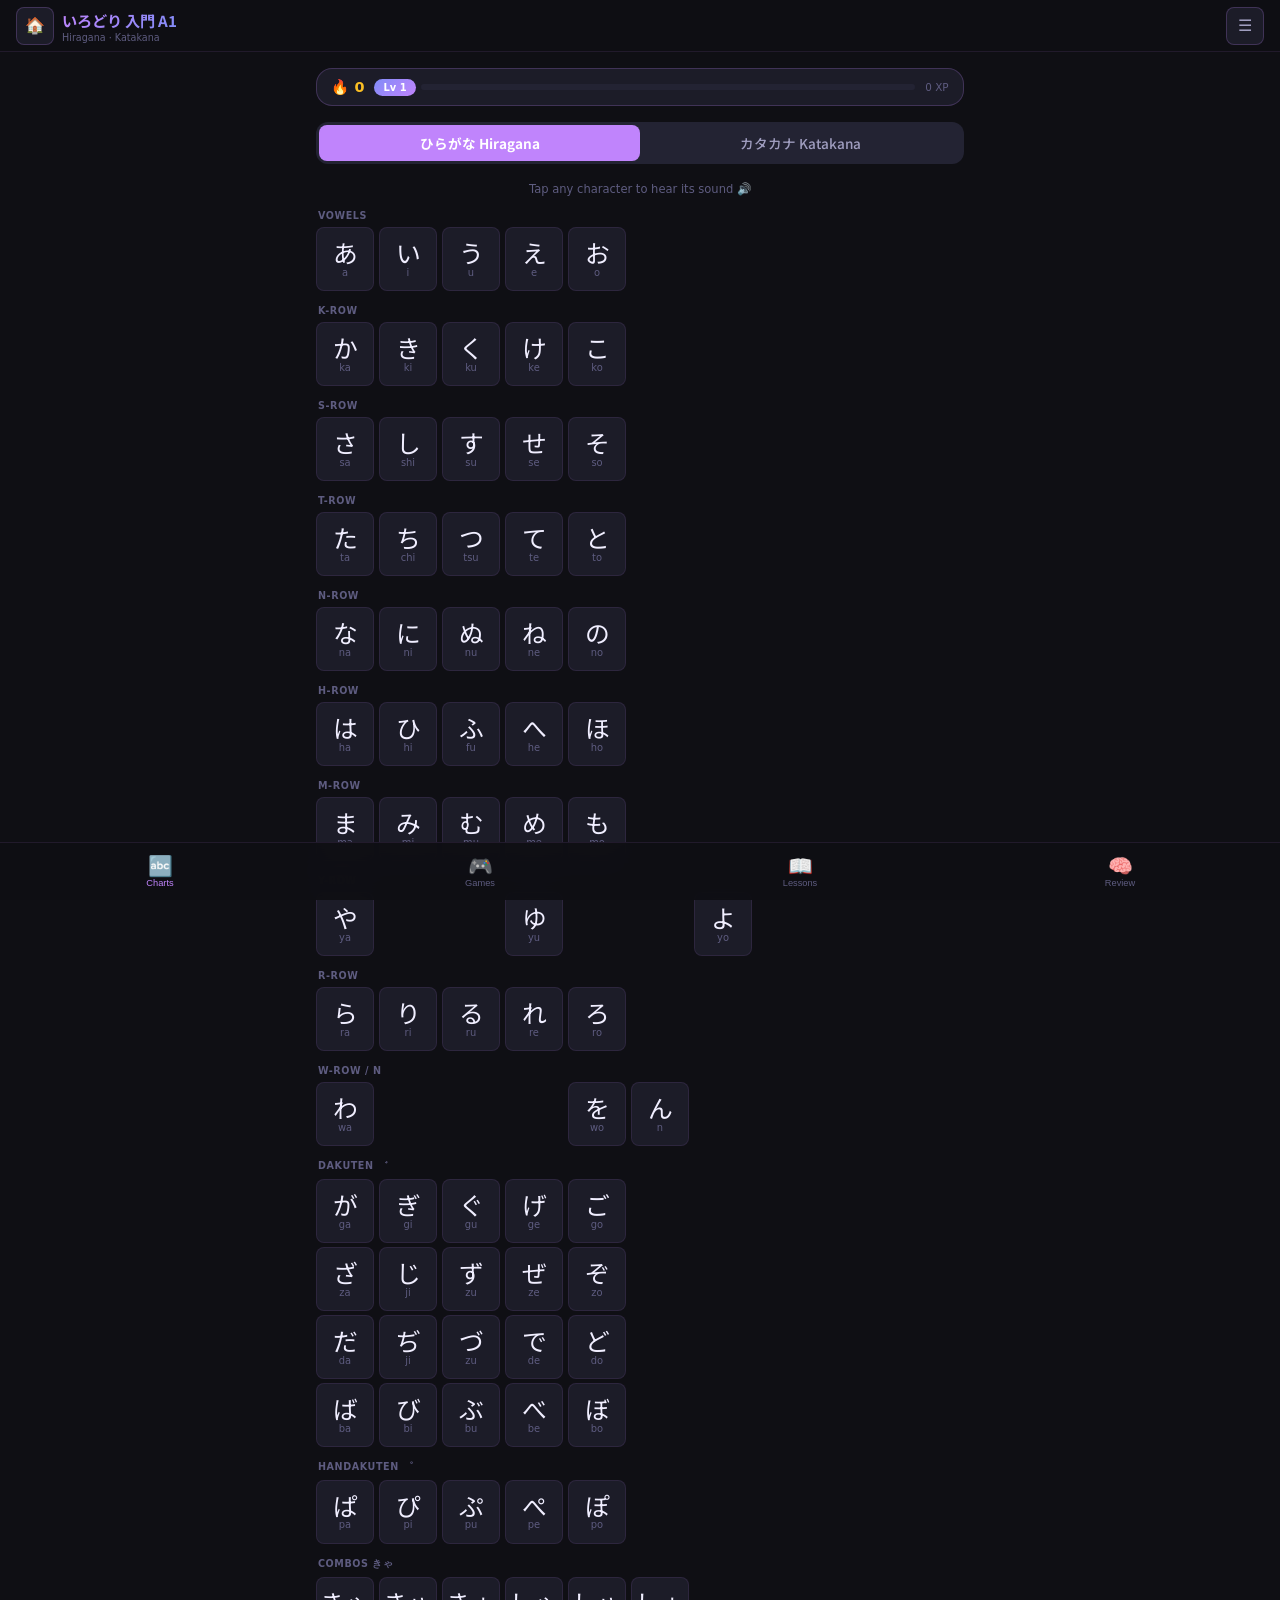
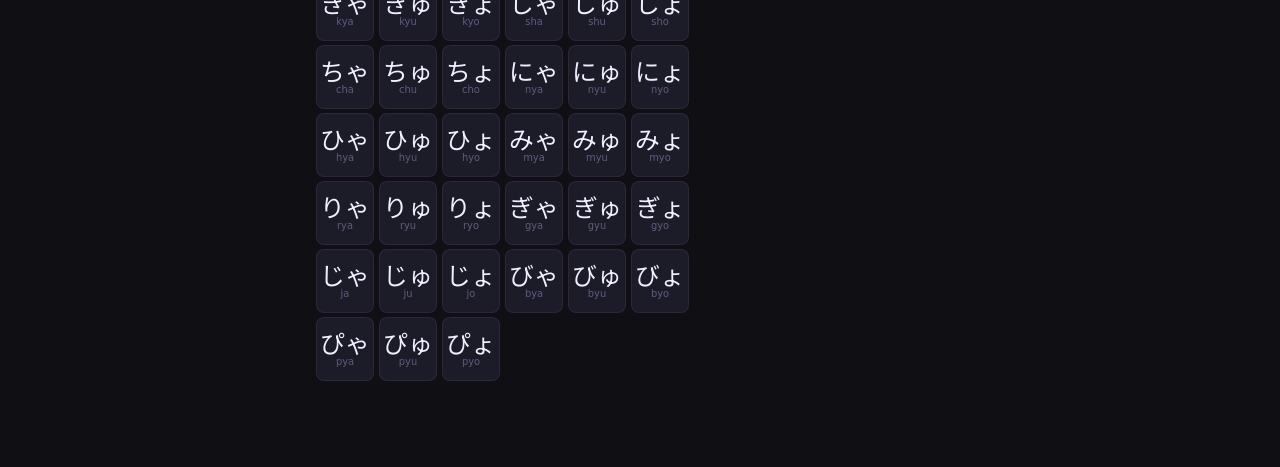
==== commit 36670c73: "Change greeting from 'Hello World' to 'Goodbye World'" ====
--- a/index.html
+++ b/index.html
@@ -6,7 +6,7 @@
 <meta name="apple-mobile-web-app-capable" content="yes">
 <meta name="apple-mobile-web-app-status-bar-style" content="black-translucent">
 <meta name="theme-color" content="#0f0f14">
-<title>Irodori Starter A1</title>
+<title>Irodori — Japanese for Life</title>
 <link rel="manifest" href="manifest.json">
 <link href="https://fonts.googleapis.com/css2?family=Noto+Sans+JP:wght@400;500;700&display=swap" rel="stylesheet">
 <style>
@@ -47,25 +47,21 @@
 .tab-btn{flex:1;display:flex;flex-direction:column;align-items:center;justify-content:center;
   gap:2px;cursor:pointer;color:var(--text3);font-size:.58rem;border:none;
   background:none;-webkit-tap-highlight-color:transparent;transition:color .18s}
-.tab-btn .ti{font-size:1.3rem;line-height:1}
+.tab-btn .ti{font-size:1.25rem;line-height:1}
 .tab-btn.on{color:var(--accent)}
 
-/* PAGES */
+/* SCREENS */
 .page{padding:1rem 1rem 1.5rem;max-width:680px;margin:0 auto}
-.screen{display:none}
-.screen.active{display:block}
+.screen{display:none}.screen.active{display:block}
 
 /* DRAWER */
-.mask{position:fixed;inset:0;background:rgba(0,0,0,.55);z-index:100;
-  opacity:0;pointer-events:none;transition:opacity .25s}
+.mask{position:fixed;inset:0;background:rgba(0,0,0,.55);z-index:100;opacity:0;pointer-events:none;transition:opacity .25s}
 .mask.on{opacity:1;pointer-events:all}
-.drawer{position:fixed;top:0;right:0;height:100%;width:min(290px,86vw);
-  background:var(--surface);border-left:1px solid var(--border2);z-index:101;
-  transform:translateX(100%);transition:transform .28s cubic-bezier(.4,0,.2,1);
-  overflow-y:auto;padding-top:env(safe-area-inset-top,0)}
+.drawer{position:fixed;top:0;right:0;height:100%;width:min(290px,86vw);background:var(--surface);
+  border-left:1px solid var(--border2);z-index:101;transform:translateX(100%);
+  transition:transform .28s cubic-bezier(.4,0,.2,1);overflow-y:auto;padding-top:env(safe-area-inset-top,0)}
 .drawer.on{transform:translateX(0)}
-.dr-head{display:flex;align-items:center;justify-content:space-between;
-  padding:.9rem 1rem;border-bottom:1px solid var(--border)}
+.dr-head{display:flex;align-items:center;justify-content:space-between;padding:.9rem 1rem;border-bottom:1px solid var(--border)}
 .dr-head h2{font-size:.9rem;font-weight:600}
 .dr-close{background:none;border:none;color:var(--text3);font-size:1.2rem;cursor:pointer;padding:4px}
 .dr-sec{padding:.65rem 1rem .2rem}
@@ -74,47 +70,70 @@
   cursor:pointer;border:1px solid transparent;margin-bottom:3px;text-decoration:none;
   transition:all .15s;-webkit-tap-highlight-color:transparent}
 .dr-item:hover,.dr-item:active{background:var(--card);border-color:var(--border)}
+.dr-item.on{background:var(--card);border-color:var(--accent)}
 .dr-icon{font-size:1rem;width:24px;text-align:center;flex-shrink:0}
 .dr-title{font-size:.82rem;font-weight:600;color:var(--text)}
 .dr-sub{font-size:.64rem;color:var(--text3);margin-top:1px}
-.dr-badge{font-size:.58rem;padding:2px 7px;border-radius:99px;background:rgba(192,132,252,.18);color:var(--accent)}
+.dr-badge{font-size:.58rem;padding:2px 7px;border-radius:99px;background:rgba(192,132,252,.18);color:var(--accent);margin-left:auto}
 .dr-divider{height:1px;background:var(--border);margin:.35rem 1rem}
-
-/* BOOK BANNER */
+.dr-topic-group{padding:.5rem 1rem .25rem}
+.dr-topic-label{font-size:.6rem;color:var(--accent2);font-weight:700;letter-spacing:.06em;text-transform:uppercase;margin-bottom:.3rem;padding-left:.25rem}
+.dr-lesson-btn{display:flex;align-items:center;gap:7px;padding:.5rem .75rem;border-radius:var(--r8);
+  cursor:pointer;border:none;background:var(--card2);width:100%;margin-bottom:3px;
+  text-align:left;font-family:inherit;transition:background .15s;-webkit-tap-highlight-color:transparent}
+.dr-lesson-btn:hover,.dr-lesson-btn:active{background:var(--card3)}
+.dr-lesson-num{font-size:.6rem;color:var(--accent2);min-width:44px;font-weight:700}
+.dr-lesson-en{font-size:.78rem;color:var(--text);flex:1}
+.dr-lesson-done{color:var(--teal);font-size:.8rem}
+
+/* CHARTS screen */
+.chart-type-row{display:flex;gap:0;background:var(--card2);border-radius:var(--r12);padding:3px;margin-bottom:1.1rem}
+.chart-type-btn{flex:1;padding:8px;border-radius:var(--r8);border:none;background:transparent;
+  color:var(--text2);font-size:.85rem;cursor:pointer;font-family:var(--font-jp);
+  transition:all .2s;-webkit-tap-highlight-color:transparent;font-weight:500}
+.chart-type-btn.on{background:var(--accent);color:#fff;font-weight:700}
+.chart-hint{font-size:.72rem;color:var(--text3);text-align:center;margin-bottom:.9rem}
+
+/* Kana grid */
+.kana-section{margin-bottom:1.25rem}
+.kana-row-label{font-size:.6rem;color:var(--text3);font-weight:700;letter-spacing:.06em;text-transform:uppercase;margin-bottom:.4rem;padding-left:2px}
+.kana-row{display:flex;gap:5px;flex-wrap:wrap;margin-bottom:4px}
+.kana-cell{width:58px;height:64px;background:var(--card);border:1px solid var(--border);border-radius:var(--r8);
+  display:flex;flex-direction:column;align-items:center;justify-content:center;gap:2px;
+  cursor:pointer;-webkit-tap-highlight-color:transparent;transition:all .15s;flex-shrink:0;
+  position:relative;overflow:hidden}
+.kana-cell:hover,.kana-cell:active{border-color:var(--accent2);background:var(--card2)}
+.kana-cell.playing{border-color:var(--accent);background:rgba(192,132,252,.12)}
+.kana-char{font-size:1.55rem;font-family:var(--font-jp);color:var(--text);line-height:1}
+.kana-rom{font-size:.62rem;color:var(--text3);font-weight:500}
+.kana-cell.empty{background:transparent;border-color:transparent;cursor:default}
+.kana-cell.empty:hover{background:transparent;border-color:transparent}
+/* ripple on tap */
+.kana-cell::after{content:'';position:absolute;inset:0;background:var(--accent);opacity:0;border-radius:inherit;transition:opacity .3s}
+.kana-cell.playing::after{opacity:.08}
+
+/* LESSONS screen */
 .book-banner{background:linear-gradient(135deg,rgba(192,132,252,.1),rgba(129,140,248,.06));
   border:1px solid var(--border2);border-radius:var(--r22);padding:1rem 1.1rem;
   margin-bottom:1rem;display:flex;align-items:center;gap:12px}
-.book-cover{width:50px;height:50px;border-radius:10px;
-  background:linear-gradient(135deg,#ec4899,#c084fc);
-  display:flex;align-items:center;justify-content:center;font-size:1.5rem;flex-shrink:0}
-.book-info h2{font-size:.92rem;font-weight:700}
-.book-info p{font-size:.7rem;color:var(--text3);margin-top:2px}
-
-/* PROGRESS */
+.book-cover{width:48px;height:48px;border-radius:10px;background:linear-gradient(135deg,#ec4899,#c084fc);
+  display:flex;align-items:center;justify-content:center;font-size:1.4rem;flex-shrink:0}
+.book-info h2{font-size:.9rem;font-weight:700}
+.book-info p{font-size:.68rem;color:var(--text3);margin-top:2px}
 .prog-wrap{display:flex;align-items:center;gap:8px;margin-bottom:.9rem}
 .prog-track{flex:1;height:5px;background:var(--card2);border-radius:99px;overflow:hidden}
 .prog-bar{height:100%;background:linear-gradient(90deg,var(--accent2),var(--accent));border-radius:99px;transition:width .5s}
 .prog-lbl{font-size:.7rem;color:var(--text3);min-width:28px;text-align:right}
-
-/* STATS */
 .stats{display:grid;grid-template-columns:repeat(3,1fr);gap:8px;margin-bottom:1rem}
 .stat{background:var(--card);border:1px solid var(--border);border-radius:var(--r12);padding:.7rem;text-align:center}
-.stat-n{font-size:1.4rem;font-weight:700}
-.stat-l{font-size:.6rem;color:var(--text3);margin-top:2px}
-
-/* SECTION LABEL */
-.sec-label{font-size:.6rem;font-weight:700;color:var(--accent2);letter-spacing:.07em;
-  text-transform:uppercase;padding:.8rem 0 .3rem;display:flex;align-items:center;gap:6px}
+.stat-n{font-size:1.4rem;font-weight:700}.stat-l{font-size:.6rem;color:var(--text3);margin-top:2px}
+.sec-label{font-size:.6rem;font-weight:700;color:var(--accent2);letter-spacing:.07em;text-transform:uppercase;
+  padding:.8rem 0 .3rem;display:flex;align-items:center;gap:6px}
 .sec-label::after{content:'';flex:1;height:1px;background:var(--border)}
-
-/* LESSON CARD */
 .lcard{background:var(--card);border:1px solid var(--border);border-radius:var(--r16);
-  padding:.85rem 1rem;margin-bottom:8px;cursor:pointer;
-  -webkit-tap-highlight-color:transparent;
+  padding:.85rem 1rem;margin-bottom:8px;cursor:pointer;-webkit-tap-highlight-color:transparent;
   transition:border-color .15s,transform .12s;display:flex;align-items:flex-start;gap:10px}
-.lcard:active{transform:scale(.988)}
-.lcard:hover{border-color:var(--border2)}
-.lcard.done{border-color:var(--teal)}
+.lcard:active{transform:scale(.988)}.lcard:hover{border-color:var(--border2)}.lcard.done{border-color:var(--teal)}
 .lc-badge{font-size:.6rem;font-weight:700;color:var(--accent2);background:rgba(129,140,248,.12);
   padding:3px 8px;border-radius:6px;flex-shrink:0;margin-top:2px;white-space:nowrap}
 .lc-body{flex:1;min-width:0}
@@ -125,7 +144,7 @@
   white-space:nowrap;overflow:hidden;text-overflow:ellipsis;max-width:180px}
 .lc-check{color:var(--teal);font-size:.85rem;flex-shrink:0}
 
-/* DETAIL */
+/* DETAIL screen */
 .dcard{background:var(--card);border:1px solid var(--border2);border-radius:var(--r22);padding:1.1rem;margin-bottom:.9rem}
 .d-topic{font-size:.6rem;font-weight:700;color:var(--accent2);text-transform:uppercase;letter-spacing:.07em;margin-bottom:3px}
 .d-num{font-size:.65rem;color:var(--text3);margin-bottom:3px}
@@ -137,14 +156,13 @@
 .d-hdr::after{content:'';flex:1;height:1px;background:var(--border)}
 .cando-item{display:flex;gap:7px;align-items:flex-start;padding:.5rem .7rem;
   background:rgba(192,132,252,.05);border-radius:var(--r8);margin-bottom:4px;border-left:2px solid var(--accent2)}
-.cando-icon{color:var(--accent2);font-size:.72rem;flex-shrink:0;margin-top:2px}
 .cando-txt{font-size:.78rem;color:var(--text2);line-height:1.45}
-.phrase-row{display:flex;align-items:baseline;gap:8px;padding:.55rem .7rem;
+.phrase-row{display:flex;align-items:center;gap:8px;padding:.55rem .7rem;
   border-radius:var(--r8);background:var(--card2);margin-bottom:4px;cursor:pointer;
   -webkit-tap-highlight-color:transparent;transition:background .15s}
 .phrase-row:hover,.phrase-row:active{background:var(--card3)}
-.ph-jp{font-size:.95rem;font-family:var(--font-jp);color:var(--text);flex-shrink:0}
-.ph-right{flex:1;min-width:0}
+.ph-jp{font-size:.95rem;font-family:var(--font-jp);color:var(--text);flex-shrink:0;min-width:0}
+.ph-right{flex:1;min-width:0;padding-left:4px}
 .ph-r{font-size:.68rem;color:var(--text3)}
 .ph-en{font-size:.74rem;color:var(--text2);margin-top:1px}
 .ph-play{color:var(--accent2);font-size:.85rem;flex-shrink:0}
@@ -154,47 +172,19 @@
   transition:border-color .15s;-webkit-tap-highlight-color:transparent}
 .kchip:hover,.kchip:active{border-color:var(--accent2)}
 .kc-jp{font-size:1rem;font-family:var(--font-jp);color:var(--text)}
-.kc-r{font-size:.58rem;color:var(--text3);margin-top:2px}
-.kc-en{font-size:.58rem;color:var(--teal);margin-top:1px}
+.kc-r{font-size:.58rem;color:var(--text3);margin-top:2px}.kc-en{font-size:.58rem;color:var(--teal);margin-top:1px}
 .gram-item{padding:.6rem .75rem;background:var(--card2);border-radius:var(--r8);margin-bottom:5px}
 .gi-pat{font-size:.82rem;font-weight:600;color:var(--accent);font-family:var(--font-jp);margin-bottom:2px}
-.gi-ex{font-size:.77rem;color:var(--text2);font-family:var(--font-jp)}
-.gi-m{font-size:.7rem;color:var(--text3);margin-top:2px}
-.act-row{display:flex;align-items:center;gap:7px;padding:.5rem .75rem;
-  background:var(--card2);border-radius:var(--r8);margin-bottom:4px}
-.act-icon{font-size:.95rem;flex-shrink:0}
-.act-txt{font-size:.78rem;color:var(--text2);font-family:var(--font-jp);flex:1}
+.gi-ex{font-size:.77rem;color:var(--text2);font-family:var(--font-jp)}.gi-m{font-size:.7rem;color:var(--text3);margin-top:2px}
+.act-row{display:flex;align-items:center;gap:7px;padding:.5rem .75rem;background:var(--card2);border-radius:var(--r8);margin-bottom:4px}
+.act-icon{font-size:.95rem;flex-shrink:0}.act-txt{font-size:.78rem;color:var(--text2);font-family:var(--font-jp);flex:1}
 .act-en{font-size:.64rem;color:var(--text3)}
 .act-play{width:28px;height:28px;border-radius:50%;border:1px solid var(--border2);
   background:var(--card);color:var(--accent2);font-size:.7rem;cursor:pointer;
   display:flex;align-items:center;justify-content:center;flex-shrink:0;transition:all .15s}
 .act-play:hover,.act-play:active{background:var(--accent2);color:#fff;border-color:var(--accent2)}
 .tips-box{background:rgba(251,191,36,.06);border:1px solid rgba(251,191,36,.18);border-radius:var(--r12);padding:.7rem .9rem}
-.tips-tag{display:inline-block;font-size:.65rem;background:rgba(251,191,36,.12);color:var(--amber);
-  border-radius:99px;padding:3px 8px;margin:2px 3px 2px 0}
-
-/* BUTTONS */
-.btn{display:inline-flex;align-items:center;justify-content:center;gap:5px;
-  padding:10px 16px;border-radius:var(--r12);font-size:.85rem;font-weight:600;
-  cursor:pointer;border:none;transition:opacity .18s,transform .12s;
-  -webkit-tap-highlight-color:transparent;font-family:inherit}
-.btn:active{transform:scale(.97)}
-.btn-p{background:var(--accent);color:#fff}
-.btn-p:hover{opacity:.88}
-.btn-s{background:var(--card2);color:var(--text2);border:1px solid var(--border2)}
-.btn-s:hover{border-color:var(--accent);color:var(--accent)}
-.btn-t{background:rgba(45,212,191,.13);border:1px solid var(--teal);color:var(--teal)}
-.btn-t:hover{background:rgba(45,212,191,.22)}
-.btn-full{width:100%}
-.btn-next{width:100%;padding:11px;background:linear-gradient(135deg,var(--accent2),var(--accent));
-  color:#fff;border:none;border-radius:var(--r12);font-size:.88rem;font-weight:600;
-  cursor:pointer;margin-top:.5rem;transition:opacity .18s;font-family:inherit}
-.btn-next:disabled{opacity:.25;cursor:default}
-.btn-next:hover:not(:disabled){opacity:.88}
-.btn-back{display:inline-flex;align-items:center;gap:4px;background:none;border:none;
-  color:var(--text3);font-size:.8rem;cursor:pointer;margin-bottom:.7rem;
-  font-family:inherit;transition:color .18s;-webkit-tap-highlight-color:transparent}
-.btn-back:hover{color:var(--text)}
+.tips-tag{display:inline-block;font-size:.65rem;background:rgba(251,191,36,.12);color:var(--amber);border-radius:99px;padding:3px 8px;margin:2px 3px 2px 0}
 
 /* QUIZ */
 .quiz-card{background:var(--card);border:1px solid var(--border2);border-radius:var(--r22);padding:1.25rem 1rem;text-align:center}
@@ -215,21 +205,95 @@
   background:var(--card2);color:var(--text2);font-size:.75rem;cursor:pointer;transition:all .18s;font-family:inherit}
 .ex-t-btn.on{background:var(--accent2);border-color:var(--accent2);color:#fff;font-weight:600}
 
-/* STROKE */
-.stroke-type-row{display:flex;gap:6px;margin-bottom:.8rem}
-.sc-grid{display:flex;flex-wrap:wrap;gap:5px;margin-bottom:1rem}
-.sc-btn{width:42px;height:42px;border-radius:var(--r8);border:1px solid var(--border);
-  background:var(--card);font-size:1.35rem;font-family:var(--font-jp);color:var(--text2);
-  cursor:pointer;display:flex;align-items:center;justify-content:center;
-  transition:all .15s;-webkit-tap-highlight-color:transparent}
-.sc-btn:hover,.sc-btn:active{border-color:var(--accent2);color:var(--text)}
-.sc-btn.sel{border-color:var(--accent);background:rgba(192,132,252,.1);color:var(--accent)}
-.sc-btn.done{border-color:var(--teal);background:rgba(45,212,191,.07)}
-.sc-display{text-align:center;background:var(--card);border:1px solid var(--border2);
-  border-radius:var(--r22);padding:1.4rem;margin-bottom:1rem}
-.sc-char{font-size:7rem;font-family:var(--font-jp);color:var(--text);line-height:1;cursor:pointer;display:block}
-.coming-soon{text-align:center;padding:3rem 1rem;color:var(--text3)}
-.cs-icon{font-size:2.5rem;margin-bottom:.75rem}
+/* BUTTONS */
+.btn{display:inline-flex;align-items:center;justify-content:center;gap:5px;padding:10px 16px;
+  border-radius:var(--r12);font-size:.85rem;font-weight:600;cursor:pointer;border:none;
+  transition:opacity .18s,transform .12s;-webkit-tap-highlight-color:transparent;font-family:inherit}
+.btn:active{transform:scale(.97)}
+.btn-p{background:var(--accent);color:#fff}.btn-p:hover{opacity:.88}
+.btn-s{background:var(--card2);color:var(--text2);border:1px solid var(--border2)}
+.btn-s:hover{border-color:var(--accent);color:var(--accent)}
+.btn-t{background:rgba(45,212,191,.13);border:1px solid var(--teal);color:var(--teal)}
+.btn-t:hover{background:rgba(45,212,191,.22)}
+.btn-full{width:100%}
+.btn-next{width:100%;padding:11px;background:linear-gradient(135deg,var(--accent2),var(--accent));
+  color:#fff;border:none;border-radius:var(--r12);font-size:.88rem;font-weight:600;
+  cursor:pointer;margin-top:.5rem;transition:opacity .18s;font-family:inherit}
+.btn-next:disabled{opacity:.25;cursor:default}.btn-next:hover:not(:disabled){opacity:.88}
+.btn-back{display:inline-flex;align-items:center;gap:4px;background:none;border:none;
+  color:var(--text3);font-size:.8rem;cursor:pointer;margin-bottom:.7rem;
+  font-family:inherit;transition:color .18s;-webkit-tap-highlight-color:transparent}
+.btn-back:hover{color:var(--text)}
+
+/* ═══ GAME + XP/STREAK ═══ */
+.xp-bar{display:flex;align-items:center;gap:10px;background:var(--card);border:1px solid var(--border2);
+  border-radius:var(--r16);padding:.6rem .9rem;margin-bottom:1rem}
+.xp-streak{display:flex;align-items:center;gap:4px;font-size:.9rem;font-weight:700;color:var(--amber)}
+.xp-level{display:flex;align-items:center;gap:5px;flex:1}
+.xp-level-badge{font-size:.62rem;font-weight:700;color:#fff;background:linear-gradient(135deg,var(--accent2),var(--accent));
+  padding:3px 9px;border-radius:99px;white-space:nowrap}
+.xp-track{flex:1;height:6px;background:var(--card2);border-radius:99px;overflow:hidden}
+.xp-fill{height:100%;background:linear-gradient(90deg,var(--amber),#fb923c);border-radius:99px;transition:width .6s}
+.xp-pts{font-size:.65rem;color:var(--text3);white-space:nowrap}
+
+/* Game menu cards */
+.game-menu{display:grid;grid-template-columns:1fr 1fr;gap:10px;margin-bottom:1rem}
+.game-card{background:var(--card);border:1px solid var(--border2);border-radius:var(--r16);
+  padding:1.1rem .9rem;text-align:center;cursor:pointer;transition:all .18s;
+  -webkit-tap-highlight-color:transparent}
+.game-card:active{transform:scale(.96)}
+.game-card:hover{border-color:var(--accent)}
+.gc-icon{font-size:2rem;margin-bottom:.4rem}
+.gc-title{font-size:.85rem;font-weight:700;color:var(--text)}
+.gc-sub{font-size:.65rem;color:var(--text3);margin-top:2px}
+
+/* Matching game board */
+.match-board{display:grid;grid-template-columns:repeat(4,1fr);gap:8px;margin-bottom:1rem}
+.match-tile{aspect-ratio:1;background:var(--card2);border:2px solid var(--border2);border-radius:var(--r12);
+  display:flex;align-items:center;justify-content:center;cursor:pointer;
+  font-size:1.5rem;font-family:var(--font-jp);color:transparent;
+  transition:all .25s;-webkit-tap-highlight-color:transparent;
+  position:relative;user-select:none}
+.match-tile .tile-back{position:absolute;inset:0;display:flex;align-items:center;justify-content:center;
+  font-size:1.3rem;color:var(--text3);opacity:1;transition:opacity .2s}
+.match-tile.flipped{color:var(--text);background:var(--card3);border-color:var(--accent2)}
+.match-tile.flipped .tile-back{opacity:0}
+.match-tile.matched{color:var(--green);background:rgba(74,222,128,.1);border-color:var(--green);cursor:default}
+.match-tile.matched .tile-back{opacity:0}
+.match-tile.rom{font-size:.95rem;font-family:inherit;font-weight:700}
+.match-stats{display:flex;justify-content:space-between;font-size:.75rem;color:var(--text3);margin-bottom:.75rem;padding:0 2px}
+
+/* Sound quiz */
+.sound-play-big{width:90px;height:90px;border-radius:50%;border:2px solid var(--accent2);
+  background:rgba(129,140,248,.1);color:var(--accent2);font-size:2rem;cursor:pointer;
+  display:flex;align-items:center;justify-content:center;margin:1rem auto;
+  transition:all .2s;-webkit-tap-highlight-color:transparent}
+.sound-play-big:active{transform:scale(.93)}
+.sound-play-big:hover{background:rgba(129,140,248,.2)}
+.sound-opts{display:grid;grid-template-columns:repeat(2,1fr);gap:8px;margin-bottom:.75rem}
+.sound-opt{padding:14px;border:1px solid var(--border2);border-radius:var(--r12);
+  background:var(--card2);color:var(--text);font-size:1.6rem;font-family:var(--font-jp);
+  cursor:pointer;transition:all .18s;-webkit-tap-highlight-color:transparent}
+.sound-opt:hover:not(:disabled){border-color:var(--accent2)}
+.sound-opt.ok{background:rgba(74,222,128,.12);border-color:var(--green);color:var(--green)}
+.sound-opt.ng{background:rgba(248,113,113,.1);border-color:var(--red);color:var(--red)}
+
+/* Badges */
+.badge-grid{display:grid;grid-template-columns:repeat(3,1fr);gap:8px;margin-bottom:1rem}
+.badge-item{background:var(--card);border:1px solid var(--border);border-radius:var(--r12);
+  padding:.8rem .5rem;text-align:center;transition:all .2s}
+.badge-item.earned{border-color:var(--amber);background:rgba(251,191,36,.05)}
+.badge-item.locked{opacity:.35;filter:grayscale(1)}
+.badge-icon{font-size:1.6rem;margin-bottom:.25rem}
+.badge-name{font-size:.6rem;font-weight:700;color:var(--text2)}
+
+/* XP toast */
+.xp-toast{position:fixed;top:70px;left:50%;transform:translateX(-50%) translateY(-20px);
+  background:linear-gradient(135deg,var(--amber),#fb923c);color:#1a1a1a;
+  font-size:.85rem;font-weight:700;padding:8px 18px;border-radius:99px;
+  z-index:200;opacity:0;pointer-events:none;transition:all .35s;box-shadow:0 4px 20px rgba(251,191,36,.4)}
+.xp-toast.show{opacity:1;transform:translateX(-50%) translateY(0)}
+
 </style>
 </head>
 <body>
@@ -238,49 +302,64 @@
 <div class="mask" id="mask"></div>
 <div class="drawer" id="drawer">
   <div class="dr-head">
-    <h2>📚 Irodori Courses</h2>
+    <h2>📚 Irodori Menu</h2>
     <button class="dr-close" id="dr-close">✕</button>
   </div>
+
   <div class="dr-sec">
-    <div class="dr-sec-title">Books</div>
-    <div class="dr-item" style="border-color:var(--accent)">
-      <span class="dr-icon">🌸</span>
-      <div><div class="dr-title">Starter A1 — 入門</div><div class="dr-sub">18 Lessons</div></div>
-      <span class="dr-badge">Now</span>
+    <div class="dr-sec-title">Screens</div>
+    <div class="dr-item" id="menu-charts" onclick="goCharts();closeDrawer()">
+      <span class="dr-icon">🔤</span>
+      <div><div class="dr-title">Hiragana / Katakana</div><div class="dr-sub">Charts with audio</div></div>
     </div>
-    <div class="dr-item" onclick="alert('Elementary 1 coming soon!')">
-      <span class="dr-icon">🌿</span>
-      <div><div class="dr-title">Elementary 1 A2</div><div class="dr-sub">JFT-Basic — coming soon</div></div>
+    <div class="dr-item" id="menu-lessons" onclick="goLessons();closeDrawer()">
+      <span class="dr-icon">📖</span>
+      <div><div class="dr-title">All Lessons</div><div class="dr-sub">Starter A1 — 18 lessons</div></div>
+    </div>
+    <div class="dr-item" id="menu-games" onclick="goGames();closeDrawer()">
+      <span class="dr-icon">🎮</span>
+      <div><div class="dr-title">Games</div><div class="dr-sub">Matching · Sound quiz · Badges</div></div>
+    </div>
+    <div class="dr-item" id="menu-review" onclick="goReview();closeDrawer()">
+      <span class="dr-icon">🧠</span>
+      <div><div class="dr-title">Review Quiz</div><div class="dr-sub">Random practice</div></div>
     </div>
   </div>
+
   <div class="dr-divider"></div>
   <div class="dr-sec">
-    <div class="dr-sec-title">Tools</div>
-    <div class="dr-item" onclick="goStroke();closeDrawer()">
-      <span class="dr-icon">🖊️</span>
-      <div><div class="dr-title">Stroke Order</div><div class="dr-sub">Hiragana + Katakana</div></div>
-    </div>
-    <div class="dr-item" onclick="goReview();closeDrawer()">
-      <span class="dr-icon">🧠</span>
-      <div><div class="dr-title">Review All</div><div class="dr-sub">Random practice</div></div>
-    </div>
+    <div class="dr-sec-title">Jump to Lesson</div>
   </div>
+  <div id="drawer-lessons"></div>
 </div>
 
 <!-- NAVBAR -->
 <nav class="navbar">
   <div class="nb-left">
-    <button class="icon-btn" onclick="goHome()" title="Home">🏠</button>
+    <button class="icon-btn" onclick="goCharts()" title="Home">🏠</button>
     <div>
-      <div class="nb-title">いろどり 入門 A1</div>
-      <div class="nb-sub">Irodori Starter</div>
+      <div class="nb-title" id="nb-title">いろどり 入門 A1</div>
+      <div class="nb-sub" id="nb-sub">Irodori Starter</div>
     </div>
   </div>
-  <button class="icon-btn" id="menu-btn" title="Menu">☰</button>
+  <button class="icon-btn" id="menu-btn">☰</button>
 </nav>
 
-<!-- SCREEN: LESSONS -->
-<div class="screen active" id="s-lessons">
+<!-- SCREEN: CHARTS (HOME) -->
+<div class="screen active" id="s-charts">
+  <div class="page">
+    <div id="xp-bar-home"></div>
+    <div class="chart-type-row">
+      <button class="chart-type-btn on" id="chart-h-btn" onclick="setChartType('h')">ひらがな Hiragana</button>
+      <button class="chart-type-btn" id="chart-k-btn" onclick="setChartType('k')">カタカナ Katakana</button>
+    </div>
+    <div class="chart-hint" id="chart-hint">Tap any character to hear its sound 🔊</div>
+    <div id="chart-grid"></div>
+  </div>
+</div>
+
+<!-- SCREEN: LESSONS LIST -->
+<div class="screen" id="s-lessons">
   <div class="page">
     <div class="book-banner">
       <div class="book-cover">🌸</div>
@@ -298,7 +377,7 @@
 <!-- SCREEN: LESSON DETAIL -->
 <div class="screen" id="s-detail">
   <div class="page">
-    <button class="btn-back" onclick="goHome()">← All Lessons</button>
+    <button class="btn-back" onclick="goLessons()">← All Lessons</button>
     <div id="detail-content"></div>
   </div>
 </div>
@@ -311,31 +390,35 @@
   </div>
 </div>
 
-<!-- SCREEN: STROKE -->
-<div class="screen" id="s-stroke">
-  <div class="page">
-    <button class="btn-back" onclick="goHome()">← Back</button>
-    <div style="font-size:1.1rem;font-weight:700;margin-bottom:.25rem">🖊️ Stroke Order</div>
-    <div style="font-size:.75rem;color:var(--text3);margin-bottom:1rem">Tap a character to see how to write it</div>
-    <div id="stroke-content"></div>
-  </div>
-</div>
-
 <!-- SCREEN: REVIEW -->
 <div class="screen" id="s-review">
   <div class="page">
-    <button class="btn-back" onclick="goHome()">← All Lessons</button>
+    <button class="btn-back" onclick="goCharts()">← Home</button>
     <div id="review-content"></div>
   </div>
 </div>
 
+
+<!-- SCREEN: GAMES -->
+<div class="screen" id="s-games">
+  <div class="page">
+    <div id="games-content"></div>
+  </div>
+</div>
+
+<!-- XP TOAST -->
+<div class="xp-toast" id="xp-toast">+10 XP!</div>
+
 <!-- TAB BAR -->
 <nav class="tabbar">
-  <button class="tab-btn on" id="tab-lessons" onclick="goHome()">
+  <button class="tab-btn on" id="tab-charts" onclick="goCharts()">
+    <span class="ti">🔤</span>Charts
+  </button>
+  <button class="tab-btn" id="tab-games" onclick="goGames()">
+    <span class="ti">🎮</span>Games
+  </button>
+  <button class="tab-btn" id="tab-lessons" onclick="goLessons()">
     <span class="ti">📖</span>Lessons
-  </button>
-  <button class="tab-btn" id="tab-stroke" onclick="goStroke()">
-    <span class="ti">🖊️</span>Stroke
   </button>
   <button class="tab-btn" id="tab-review" onclick="goReview()">
     <span class="ti">🧠</span>Review
@@ -343,241 +426,329 @@
 </nav>
 
 <script>
-// ═══════════════════════════════════════
-// DATA — all 18 Starter A1 lessons
-// ═══════════════════════════════════════
-const STARTER_TOPICS = [
-  {en:'Starting to Speak Japanese', jp:'はじめての日本語', lessons:[1,2]},
-  {en:'About Myself',               jp:'私のこと',         lessons:[3,4]},
-  {en:'Favourite Food',             jp:'好きな食べ物',     lessons:[5,6]},
-  {en:'Home and Work',              jp:'家と職場',         lessons:[7,8]},
-  {en:'Daily Life',                 jp:'毎日の生活',       lessons:[9,10]},
-  {en:'My Favourite Things',        jp:'私の好きなこと',   lessons:[11,12]},
-  {en:'Walking Around Town',        jp:'街を歩く',         lessons:[13,14]},
-  {en:'In a Shop',                  jp:'店で',             lessons:[15,16]},
-  {en:'On a Day Off',               jp:'休みの日に',       lessons:[17,18]},
+// ═══════════════════════════════════
+// TTS
+// ═══════════════════════════════════
+let ttsV=[];
+if(window.speechSynthesis){
+  const lv=()=>{ttsV=speechSynthesis.getVoices().filter(v=>v.lang.startsWith('ja'));};
+  lv(); speechSynthesis.addEventListener('voiceschanged',lv);
+}
+function speak(txt,rate){
+  if(!window.speechSynthesis)return;
+  speechSynthesis.cancel();
+  const u=new SpeechSynthesisUtterance(txt);
+  u.lang='ja-JP';u.rate=rate||0.8;
+  if(ttsV.length)u.voice=ttsV[0];
+  speechSynthesis.speak(u);
+}
+
+// ═══════════════════════════════════
+// UTILS
+// ═══════════════════════════════════
+function $(id){return document.getElementById(id);}
+function esc(s){return String(s||'').replace(/&/g,'&amp;').replace(/</g,'&lt;').replace(/>/g,'&gt;').replace(/"/g,'&quot;');}
+function shuf(a){return[...a].sort(()=>Math.random()-0.5);}
+
+const BOOK='irodori_a1';
+function isDone(n){return localStorage.getItem(BOOK+'_l'+n)==='1';}
+function setDone(n,v){v?localStorage.setItem(BOOK+'_l'+n,'1'):localStorage.removeItem(BOOK+'_l'+n);}
+function bookProg(){let d=0;LESSONS.forEach(l=>{if(isDone(l.num))d++;});return{done:d,total:18,pct:Math.round(d/18*100)};}
+
+// ═══════════════════════════════════
+// NAVIGATION
+// ═══════════════════════════════════
+function showScreen(id){
+  document.querySelectorAll('.screen').forEach(s=>s.classList.remove('active'));
+  $(id).classList.add('active');
+  window.scrollTo(0,0);
+}
+function setTab(id){
+  document.querySelectorAll('.tab-btn').forEach(t=>t.classList.remove('on'));
+  document.querySelectorAll('.dr-item[id^="menu-"]').forEach(t=>t.classList.remove('on'));
+  if(id){$(id)&&$(id).classList.add('on');}
+}
+function goCharts(){showScreen('s-charts');setTab('tab-charts');$('menu-charts')&&$('menu-charts').classList.add('on');setNB('いろどり 入門 A1','Hiragana · Katakana');}
+function goLessons(){showScreen('s-lessons');setTab('tab-lessons');$('menu-lessons')&&$('menu-lessons').classList.add('on');setNB('いろどり Lessons','Starter A1 — 18 Lessons');renderLessons();}
+function goDetail(num){curLesson=num;showScreen('s-detail');setTab('tab-lessons');setNB('Lesson '+num,'Starter A1');renderDetail(num);}
+function goExercise(num,type){curLesson=num;exType=type||'phrases';showScreen('s-exercise');$('ex-back').onclick=()=>goDetail(curLesson);setNB('Practice','Lesson '+num);startExercise();}
+function goReview(){showScreen('s-review');setTab('tab-review');$('menu-review')&&$('menu-review').classList.add('on');setNB('🧠 Review','All Lessons');startReview();}
+function setNB(title,sub){$('nb-title').textContent=title;$('nb-sub').textContent=sub;}
+function openDrawer(){$('drawer').classList.add('on');$('mask').classList.add('on');}
+function closeDrawer(){$('drawer').classList.remove('on');$('mask').classList.remove('on');}
+
+// ═══════════════════════════════════
+// KANA CHART
+// ═══════════════════════════════════
+const H_ROWS=[
+  {label:'Vowels',     chars:['あ a','い i','う u','え e','お o']},
+  {label:'K-row',      chars:['か ka','き ki','く ku','け ke','こ ko']},
+  {label:'S-row',      chars:['さ sa','し shi','す su','せ se','そ so']},
+  {label:'T-row',      chars:['た ta','ち chi','つ tsu','て te','と to']},
+  {label:'N-row',      chars:['な na','に ni','ぬ nu','ね ne','の no']},
+  {label:'H-row',      chars:['は ha','ひ hi','ふ fu','へ he','ほ ho']},
+  {label:'M-row',      chars:['ま ma','み mi','む mu','め me','も mo']},
+  {label:'Y-row',      chars:['や ya','','','ゆ yu','','','よ yo']},
+  {label:'R-row',      chars:['ら ra','り ri','る ru','れ re','ろ ro']},
+  {label:'W-row / N',  chars:['わ wa','','','','を wo','ん n']},
+  {label:'Dakuten ゛', chars:['が ga','ぎ gi','ぐ gu','げ ge','ご go']},
+  {label:'',           chars:['ざ za','じ ji','ず zu','ぜ ze','ぞ zo']},
+  {label:'',           chars:['だ da','ぢ ji','づ zu','で de','ど do']},
+  {label:'',           chars:['ば ba','び bi','ぶ bu','べ be','ぼ bo']},
+  {label:'Handakuten ゜',chars:['ぱ pa','ぴ pi','ぷ pu','ぺ pe','ぽ po']},
+  {label:'Combos きゃ',chars:['きゃ kya','きゅ kyu','きょ kyo','しゃ sha','しゅ shu','しょ sho']},
+  {label:'',           chars:['ちゃ cha','ちゅ chu','ちょ cho','にゃ nya','にゅ nyu','にょ nyo']},
+  {label:'',           chars:['ひゃ hya','ひゅ hyu','ひょ hyo','みゃ mya','みゅ myu','みょ myo']},
+  {label:'',           chars:['りゃ rya','りゅ ryu','りょ ryo','ぎゃ gya','ぎゅ gyu','ぎょ gyo']},
+  {label:'',           chars:['じゃ ja','じゅ ju','じょ jo','びゃ bya','びゅ byu','びょ byo']},
+  {label:'',           chars:['ぴゃ pya','ぴゅ pyu','ぴょ pyo']},
 ];
-
-const LESSONS = [
+const K_ROWS=[
+  {label:'Vowels',     chars:['ア a','イ i','ウ u','エ e','オ o']},
+  {label:'K-row',      chars:['カ ka','キ ki','ク ku','ケ ke','コ ko']},
+  {label:'S-row',      chars:['サ sa','シ shi','ス su','セ se','ソ so']},
+  {label:'T-row',      chars:['タ ta','チ chi','ツ tsu','テ te','ト to']},
+  {label:'N-row',      chars:['ナ na','ニ ni','ヌ nu','ネ ne','ノ no']},
+  {label:'H-row',      chars:['ハ ha','ヒ hi','フ fu','ヘ he','ホ ho']},
+  {label:'M-row',      chars:['マ ma','ミ mi','ム mu','メ me','モ mo']},
+  {label:'Y-row',      chars:['ヤ ya','','','ユ yu','','','ヨ yo']},
+  {label:'R-row',      chars:['ラ ra','リ ri','ル ru','レ re','ロ ro']},
+  {label:'W-row / N',  chars:['ワ wa','','','','ヲ wo','ン n']},
+  {label:'Dakuten ゛', chars:['ガ ga','ギ gi','グ gu','ゲ ge','ゴ go']},
+  {label:'',           chars:['ザ za','ジ ji','ズ zu','ゼ ze','ゾ zo']},
+  {label:'',           chars:['ダ da','ヂ ji','ヅ zu','デ de','ド do']},
+  {label:'',           chars:['バ ba','ビ bi','ブ bu','ベ be','ボ bo']},
+  {label:'Handakuten ゜',chars:['パ pa','ピ pi','プ pu','ペ pe','ポ po']},
+  {label:'Combos キャ',chars:['キャ kya','キュ kyu','キョ kyo','シャ sha','シュ shu','ショ sho']},
+  {label:'',           chars:['チャ cha','チュ chu','チョ cho','ニャ nya','ニュ nyu','ニョ nyo']},
+  {label:'',           chars:['ヒャ hya','ヒュ hyu','ヒョ hyo','ミャ mya','ミュ myu','ミョ myo']},
+  {label:'',           chars:['リャ rya','リュ ryu','リョ ryo','ギャ gya','ギュ gyu','ギョ gyo']},
+  {label:'',           chars:['ジャ ja','ジュ ju','ジョ jo','ビャ bya','ビュ byu','ビョ byo']},
+  {label:'',           chars:['ピャ pya','ピュ pyu','ピョ pyo']},
+];
+
+let chartType='h';
+function setChartType(t){
+  chartType=t;
+  $('chart-h-btn').classList.toggle('on',t==='h');
+  $('chart-k-btn').classList.toggle('on',t==='k');
+  renderChart();
+}
+
+function renderChart(){
+  const rows=chartType==='h'?H_ROWS:K_ROWS;
+  let html='';
+  rows.forEach(row=>{
+    if(row.label) html+=`<div style="font-size:.6rem;color:var(--text3);font-weight:700;text-transform:uppercase;letter-spacing:.06em;margin:.9rem 0 .35rem;padding-left:2px">${esc(row.label)}</div>`;
+    html+=`<div class="kana-row">`;
+    row.chars.forEach(item=>{
+      if(!item){html+=`<div class="kana-cell empty"></div>`;return;}
+      const parts=item.split(' ');
+      const char=parts[0], rom=parts.slice(1).join(' ');
+      html+=`<div class="kana-cell" id="kc-${esc(char)}" onclick="playKana('${esc(char).replace(/'/g,"\\'")}','${esc(char)}')" title="${esc(rom)}">
+        <div class="kana-char">${esc(char)}</div>
+        <div class="kana-rom">${esc(rom)}</div>
+      </div>`;
+    });
+    html+=`</div>`;
+  });
+  $('chart-grid').innerHTML=html;
+}
+
+let kanaTimer=null;
+function playKana(txt,char){
+  speak(txt,0.75);
+  // visual flash
+  const cell=$('kc-'+char);
+  if(cell){
+    cell.classList.add('playing');
+    clearTimeout(kanaTimer);
+    kanaTimer=setTimeout(()=>cell.classList.remove('playing'),600);
+  }
+}
+
+// ═══════════════════════════════════
+// LESSON DATA
+// ═══════════════════════════════════
+const TOPICS=[
+  {en:'Starting to Speak Japanese',jp:'はじめての日本語',lessons:[1,2]},
+  {en:'About Myself',jp:'私のこと',lessons:[3,4]},
+  {en:'Favourite Food',jp:'好きな食べ物',lessons:[5,6]},
+  {en:'Home and Work',jp:'家と職場',lessons:[7,8]},
+  {en:'Daily Life',jp:'毎日の生活',lessons:[9,10]},
+  {en:'My Favourite Things',jp:'私の好きなこと',lessons:[11,12]},
+  {en:'Walking Around Town',jp:'街を歩く',lessons:[13,14]},
+  {en:'In a Shop',jp:'店で',lessons:[15,16]},
+  {en:'On a Day Off',jp:'休みの日に',lessons:[17,18]},
+];
+const LESSONS=[
 {num:1,topic:'Starting to Speak Japanese',en:'Good morning!',jp:'おはようございます',
- cando:['Can exchange greetings when you meet someone.','Can say goodbye when leaving.','Can thank someone or apologize to them.','Can understand message stickers such as "good morning" or "thanks."'],
+ cando:['Can exchange greetings when you meet someone.','Can say goodbye when leaving.','Can thank someone or apologize to them.','Can understand message stickers like "good morning" or "thanks."'],
  activities:[{icon:'🗣️',jp:'こんにちは',en:'Greetings'},{icon:'🗣️',jp:'お先に失礼します',en:'Saying goodbye'},{icon:'🗣️',jp:'ありがとうございます',en:'Thanking'},{icon:'📖',jp:'メッセージスタンプ',en:'Message stickers'}],
- phrases:[{jp:'こんにちは',r:'Konnichiwa',en:'Hello'},{jp:'おはようございます',r:'Ohayou gozaimasu',en:'Good morning'},{jp:'こんばんは',r:'Konbanwa',en:'Good evening'},{jp:'さようなら',r:'Sayounara',en:'Goodbye'},{jp:'ありがとうございます',r:'Arigatou gozaimasu',en:'Thank you'},{jp:'すみません',r:'Sumimasen',en:'Excuse me / Sorry'},{jp:'お先に失礼します',r:'Osaki ni shitsurei shimasu',en:'I\'m leaving first'}],
- kanji:[],
- grammar:[],
+ phrases:[{jp:'こんにちは',r:'Konnichiwa',en:'Hello'},{jp:'おはようございます',r:'Ohayou gozaimasu',en:'Good morning'},{jp:'こんばんは',r:'Konbanwa',en:'Good evening'},{jp:'さようなら',r:'Sayounara',en:'Goodbye'},{jp:'ありがとうございます',r:'Arigatou gozaimasu',en:'Thank you'},{jp:'すみません',r:'Sumimasen',en:'Excuse me / Sorry'},{jp:'お先に失礼します',r:'Osaki ni shitsurei shimasu',en:'I\'m leaving first (work)'}],
+ kanji:[],grammar:[],
  tips:['Greeting gestures','"Sayoonara"','When to use "sumimasen"'],
  exercises:[{q:'こんにちは',a:'Hello'},{q:'おはようございます',a:'Good morning'},{q:'こんばんは',a:'Good evening'},{q:'さようなら',a:'Goodbye'},{q:'ありがとうございます',a:'Thank you'},{q:'すみません',a:'Excuse me / Sorry'}]},
-
 {num:2,topic:'Starting to Speak Japanese',en:"I'm sorry, I don't really understand.",jp:'すみません、よくわかりません',
- cando:['Can ask someone to say something again if you don\'t understand.','Can answer when asked if you speak Japanese.','Can ask how to say something in Japanese.'],
+ cando:['Can ask someone to say something again.','Can answer when asked if you speak Japanese.','Can ask how to say something in Japanese.'],
  activities:[{icon:'🗣️',jp:'もういちど、お願いします',en:'Asking to repeat'},{icon:'🗣️',jp:'日本語、できますか？',en:'Language check'},{icon:'🗣️',jp:'これは日本語で何と言いますか？',en:'Asking a word'}],
- phrases:[{jp:'もういちど、お願いします',r:'Mou ichido, onegai shimasu',en:'One more time, please'},{jp:'ゆっくり言ってください',r:'Yukkuri itte kudasai',en:'Please say it slowly'},{jp:'わかりました',r:'Wakarimashita',en:'I understand'},{jp:'わかりません',r:'Wakarimasen',en:'I don\'t understand'},{jp:'日本語、できますか？',r:'Nihongo, dekimasu ka?',en:'Do you speak Japanese?'},{jp:'これは日本語で何と言いますか？',r:'Kore wa nihongo de nan to iimasu ka?',en:'How do you say this in Japanese?'}],
+ phrases:[{jp:'もういちど、お願いします',r:'Mou ichido, onegai shimasu',en:'One more time, please'},{jp:'ゆっくり言ってください',r:'Yukkuri itte kudasai',en:'Please say it slowly'},{jp:'わかりました',r:'Wakarimashita',en:'I understand'},{jp:'わかりません',r:'Wakarimasen',en:'I don\'t understand'},{jp:'日本語、できますか？',r:'Nihongo, dekimasu ka?',en:'Do you speak Japanese?'}],
  kanji:[],grammar:[],
  tips:['Residence card','Oden','Abbreviations','Mosquitoes'],
- exercises:[{q:'もういちど',a:'One more time'},{q:'ゆっくり',a:'Slowly'},{q:'わかりました',a:'I understand'},{q:'わかりません',a:'I don\'t understand'},{q:'日本語、できますか？',a:'Do you speak Japanese?'}]},
-
+ exercises:[{q:'もういちど',a:'One more time'},{q:'ゆっくり',a:'Slowly'},{q:'わかりました',a:'I understand'},{q:'わかりません',a:'I don\'t understand'}]},
 {num:3,topic:'About Myself',en:'Nice to meet you.',jp:'よろしくお願いします',
- cando:['Can give a simple self-introduction (name, country).','Can write your name and country on a name tag.','Can ask and answer about name and hometown.','Can fill in an application form.'],
+ cando:['Can give a simple self-introduction (name, country).','Can write name and country on a name tag.','Can ask and answer about name and hometown.','Can fill in an application form.'],
  activities:[{icon:'🗣️',jp:'はじめまして',en:'Self-introduction'},{icon:'✍️',jp:'名札',en:'Name tag'},{icon:'🗣️',jp:'ご出身は？',en:'Asking hometown'},{icon:'✍️',jp:'申込書',en:'Application form'}],
  phrases:[{jp:'はじめまして',r:'Hajimemashite',en:'Nice to meet you'},{jp:'よろしくお願いします',r:'Yoroshiku onegai shimasu',en:'Please treat me well'},{jp:'私は___です',r:'Watashi wa ___ desu',en:'I am ___'},{jp:'___から来ました',r:'___ kara kimashita',en:'I came from ___'},{jp:'ご出身は？',r:'Go-shusshin wa?',en:'Where are you from?'}],
  kanji:[{jp:'名前',r:'namae',en:'Name'},{jp:'国',r:'kuni',en:'Country'},{jp:'私',r:'watashi',en:'I / Me'}],
  grammar:[{pat:'N です',ex:'トンです。',m:'I am [N]'},{pat:'【place】から来ました',ex:'ブラジルから来ました。',m:'I came from [place]'},{pat:'N は？',ex:'お名前は？',m:'What about [N]?'},{pat:'N じゃないです',ex:'ベトナムじゃないです。',m:'Not [N]'}],
  tips:['Japanese characters','How to call someone','Japanese era names'],
  exercises:[{q:'はじめまして',a:'Nice to meet you'},{q:'よろしくお願いします',a:'Please treat me well'},{q:'名前',a:'Name'},{q:'国',a:'Country'},{q:'私',a:'I / Me'}]},
-
 {num:4,topic:'About Myself',en:'I live in Tokyo.',jp:'東京に住んでいます',
- cando:['Can understand family introductions.','Can ask and answer about where someone lives or how old they are.','Can read a short SNS post by a friend.'],
+ cando:['Can understand family introductions.','Can ask/answer about where someone lives or how old they are.','Can read a short SNS post.'],
  activities:[{icon:'🎧',jp:'夫と子どもです',en:'Family'},{icon:'🗣️',jp:'25歳です',en:'Age'},{icon:'🗣️',jp:'ペットのジョンです',en:'Pets'},{icon:'📖',jp:'友だちと海！',en:'SNS post'}],
  phrases:[{jp:'何歳ですか？',r:'Nan-sai desu ka?',en:'How old are you?'},{jp:'___歳です',r:'___-sai desu',en:'I am ___ years old'},{jp:'___に住んでいます',r:'___ ni sunde imasu',en:'I live in ___'},{jp:'家族は___人です',r:'Kazoku wa ___-nin desu',en:'My family has ___ people'}],
  kanji:[{jp:'父',r:'chichi',en:'Father'},{jp:'母',r:'haha',en:'Mother'},{jp:'子ども',r:'kodomo',en:'Child'},{jp:'日本',r:'nihon',en:'Japan'}],
  grammar:[{pat:'N1 と N2',ex:'夫と子どもです。',m:'N1 and N2'},{pat:'【場所】に住んでいます',ex:'フィリピンに住んでいます。',m:'Live in [place]'},{pat:'N1 の N2',ex:'私の母です。',m:'N1\'s N2'}],
- tips:['Major Japanese cities','Asking age','Japanese sea'],
- exercises:[{q:'父',a:'Father'},{q:'母',a:'Mother'},{q:'子ども',a:'Child'},{q:'何歳ですか？',a:'How old are you?'},{q:'___に住んでいます',a:'I live in ___'}]},
-
+ tips:['Major Japanese cities','Asking age'],
+ exercises:[{q:'父',a:'Father'},{q:'母',a:'Mother'},{q:'子ども',a:'Child'},{q:'何歳ですか？',a:'How old are you?'}]},
 {num:5,topic:'Favourite Food',en:'I like udon.',jp:'うどんが好きです',
- cando:['Can answer about food likes/dislikes.','Can talk about what you drink.','Can describe how often you eat meals.','Can post a food photo on SNS.'],
+ cando:['Can answer about food likes/dislikes.','Can talk about drinks.','Can describe meal frequency.','Can post a food photo on SNS.'],
  activities:[{icon:'🗣️',jp:'魚、好きですか？',en:'Food preferences'},{icon:'🗣️',jp:'わさびは、ちょっと…',en:'Soft refusal'},{icon:'🗣️',jp:'お茶、飲みますか？',en:'Drinks'},{icon:'🗣️',jp:'朝ご飯は、あまり食べません',en:'Meals'},{icon:'✍️',jp:'今日の朝ご飯',en:'SNS food post'}],
  phrases:[{jp:'___が好きです',r:'___ ga suki desu',en:'I like ___'},{jp:'___は好きじゃないです',r:'___ wa suki ja nai desu',en:'I don\'t like ___'},{jp:'___はちょっと…',r:'___ wa chotto...',en:'___ is a bit... (soft refusal)'},{jp:'よく食べます',r:'Yoku tabemasu',en:'I often eat'},{jp:'あまり食べません',r:'Amari tabemasen',en:'I don\'t eat much'}],
  kanji:[{jp:'水',r:'mizu',en:'Water'},{jp:'食べます',r:'tabemasu',en:'Eat'},{jp:'飲みます',r:'nomimasu',en:'Drink'}],
- grammar:[{pat:'N が好きです',ex:'肉と野菜が好きです。',m:'Like [N]'},{pat:'N はちょっと…',ex:'わさびは、ちょっと…。',m:'Soft refusal'},{pat:'あまり V-ません',ex:'朝ご飯は、あまり食べません。',m:'Rarely / Not much [V]'}],
- tips:['Sushi & sashimi','Tempura','Udon & soba','Curry','Japanese breakfast'],
+ grammar:[{pat:'N が好きです',ex:'肉と野菜が好きです。',m:'Like [N]'},{pat:'N はちょっと…',ex:'わさびは、ちょっと…。',m:'Soft refusal'},{pat:'あまり V-ません',ex:'朝ご飯は、あまり食べません。',m:'Rarely [V]'}],
+ tips:['Sushi & sashimi','Tempura','Udon & soba','Japanese breakfast'],
  exercises:[{q:'好き',a:'Like'},{q:'きらい',a:'Dislike'},{q:'よく食べます',a:'I often eat'},{q:'あまり食べません',a:'I don\'t eat much'},{q:'水',a:'Water'}]},
-
 {num:6,topic:'Favourite Food',en:'A cheeseburger, please.',jp:'チーズバーガーください',
- cando:['Can read a fast-food menu.','Can order at a restaurant.','Can say what you will eat.','Can order food and drinks.','Can understand a restaurant sign.'],
+ cando:['Can read a fast-food menu.','Can order at a restaurant.','Can say what you will eat.','Can understand a restaurant sign.'],
  activities:[{icon:'📖',jp:'ハンバーガー店のメニュー',en:'Menu reading'},{icon:'🗣️',jp:'こちらでおめしあがりですか？',en:'Ordering'},{icon:'🗣️',jp:'私はカレーにします',en:'Deciding'},{icon:'🗣️',jp:'枝豆２つください',en:'Ordering items'},{icon:'📖',jp:'飲食店の看板',en:'Restaurant sign'}],
  phrases:[{jp:'___、ください',r:'___, kudasai',en:'___, please'},{jp:'___、お願いします',r:'___, onegai shimasu',en:'___, please (polite)'},{jp:'___にします',r:'___ ni shimasu',en:'I\'ll have ___'},{jp:'___はありますか？',r:'___ wa arimasu ka?',en:'Do you have ___?'}],
- kanji:[{jp:'魚',r:'sakana',en:'Fish'},{jp:'肉',r:'niku',en:'Meat'},{jp:'好き(な)',r:'suki(na)',en:'Favourite'}],
+ kanji:[{jp:'魚',r:'sakana',en:'Fish'},{jp:'肉',r:'niku',en:'Meat'}],
  grammar:[{pat:'N、ください',ex:'ホットコーヒー、ください。',m:'[N], please'},{pat:'N にします',ex:'私は、うどんにします。',m:'I\'ll have [N]'},{pat:'N（は）ありますか？',ex:'マヨネーズ、ありますか？',m:'Do you have [N]?'}],
- tips:['Japanese hamburger shops','Meal tickets','Izakaya','Karaage','Beer & snacks'],
- exercises:[{q:'ください',a:'Please give me'},{q:'にします',a:'I\'ll have / go with'},{q:'魚',a:'Fish'},{q:'肉',a:'Meat'},{q:'ありますか？',a:'Do you have...?'}]},
-
+ tips:['Fast food in Japan','Izakaya','Karaage'],
+ exercises:[{q:'ください',a:'Please give me'},{q:'にします',a:'I\'ll have'},{q:'魚',a:'Fish'},{q:'肉',a:'Meat'}]},
 {num:7,topic:'Home and Work',en:'There are four rooms.',jp:'部屋が４つあります',
- cando:['Can understand a home tour.','Can check if a room has what\'s needed.','Can briefly describe your home.','Can read appliance labels.'],
+ cando:['Can understand a home tour.','Can check if a room has needed items.','Can briefly describe your home.','Can read appliance labels.'],
  activities:[{icon:'🎧',jp:'ここは台所です',en:'Room tour'},{icon:'🗣️',jp:'電子レンジはありますか？',en:'Asking about items'},{icon:'🗣️',jp:'ちょっとせまいです',en:'Describing home'},{icon:'🗣️',jp:'アパートに住んでいます',en:'Where you live'},{icon:'📖',jp:'洗濯機・エアコンのボタン',en:'Appliance labels'}],
  phrases:[{jp:'ここは___です',r:'Koko wa ___ desu',en:'This is ___'},{jp:'___があります',r:'___ ga arimasu',en:'There is/are ___'},{jp:'___はありますか？',r:'___ wa arimasu ka?',en:'Is there ___?'},{jp:'___はありません',r:'___ wa arimasen',en:'There is no ___'}],
  kanji:[{jp:'家',r:'ie',en:'House'},{jp:'新しい',r:'atarashii',en:'New'},{jp:'広い',r:'hiroi',en:'Spacious'},{jp:'古い',r:'furui',en:'Old'}],
- grammar:[{pat:'【場所】に N があります',ex:'ここに階段があります。',m:'There is [N] at [place]'},{pat:'（N は）ありません',ex:'トースターはありません。',m:'There is no [N]'},{pat:'ナ A-です / イ A-いです',ex:'家は静かです。',m:'Is [Adj]'}],
- tips:['Japanese homes','Futon','Types of housing','Japanese address system'],
- exercises:[{q:'あります',a:'There is / There are'},{q:'ありません',a:'There is not'},{q:'広い',a:'Spacious'},{q:'せまい',a:'Narrow / Small'},{q:'家',a:'House'}]},
-
+ grammar:[{pat:'【場所】に N があります',ex:'ここに階段があります。',m:'There is [N] at [place]'},{pat:'（N は）ありません',ex:'トースターはありません。',m:'There is no [N]'},{pat:'イ A-いです',ex:'家は静かです。',m:'Is [Adj]'}],
+ tips:['Japanese homes','Futon','Types of housing'],
+ exercises:[{q:'あります',a:'There is / are'},{q:'ありません',a:'There is not'},{q:'広い',a:'Spacious'},{q:'せまい',a:'Narrow / Small'},{q:'家',a:'House'}]},
 {num:8,topic:'Home and Work',en:'Is Mr Yamada there?',jp:'山田さんはどこにいますか？',
  cando:['Can understand a workplace tour.','Can ask where a person is.','Can ask where something is.','Can understand room signs.'],
- activities:[{icon:'🎧',jp:'ここで打ち合わせをします',en:'Office tour'},{icon:'🗣️',jp:'食堂にいます',en:'Where is someone?'},{icon:'🗣️',jp:'はさみは、そこにあります',en:'Where is something?'},{icon:'📖',jp:'部屋の表示',en:'Room signs'}],
- phrases:[{jp:'___はどこにいますか？',r:'___ wa doko ni imasu ka?',en:'Where is ___ (person)?'},{jp:'___はどこにありますか？',r:'___ wa doko ni arimasu ka?',en:'Where is ___ (thing)?'},{jp:'___にいます',r:'___ ni imasu',en:'Is at ___ (person)'},{jp:'___の中にあります',r:'___ no naka ni arimasu',en:'Is inside ___'}],
+ activities:[{icon:'🎧',jp:'ここで打ち合わせをします',en:'Office tour'},{icon:'🗣️',jp:'食堂にいます',en:'Person location'},{icon:'🗣️',jp:'はさみは、そこにあります',en:'Thing location'},{icon:'📖',jp:'部屋の表示',en:'Room signs'}],
+ phrases:[{jp:'___はどこにいますか？',r:'___ wa doko ni imasu ka?',en:'Where is ___ (person)?'},{jp:'___はどこにありますか？',r:'___ wa doko ni arimasu ka?',en:'Where is ___ (thing)?'},{jp:'___にいます',r:'___ ni imasu',en:'Is at ___'},{jp:'___の中にあります',r:'___ no naka ni arimasu',en:'Is inside ___'}],
  kanji:[{jp:'上',r:'ue',en:'Above'},{jp:'下',r:'shita',en:'Below'},{jp:'中',r:'naka',en:'Inside'}],
  grammar:[{pat:'【人】は【場所】にいます',ex:'山田さんは、食堂にいます。',m:'[Person] is at [place]'},{pat:'【もの】は【場所】にあります',ex:'はさみは、そこにあります。',m:'[Thing] is at [place]'},{pat:'N の【位置】にあります',ex:'引き出しの中にあります。',m:'Is in/on/under [N]'}],
  tips:['Uniform','Tea','FAX'],
- exercises:[{q:'います',a:'Is here (person/animal)'},{q:'いません',a:'Is not here (person)'},{q:'上',a:'Above / On top'},{q:'下',a:'Below / Under'},{q:'中',a:'Inside'}]},
-
+ exercises:[{q:'います',a:'Is here (person)'},{q:'いません',a:'Is not here (person)'},{q:'上',a:'Above'},{q:'下',a:'Below'},{q:'中',a:'Inside'}]},
 {num:9,topic:'Daily Life',en:'Lunch break is from 12 to 1.',jp:'12時から1時まで昼休みです',
  cando:['Can ask/answer about wake-up and bedtime.','Can understand a daily schedule.','Can read a whiteboard schedule.','Can agree on a meeting time.'],
- activities:[{icon:'🗣️',jp:'何時に起きますか？',en:'Daily schedule'},{icon:'🎧',jp:'１日のスケジュール',en:'Schedule talk'},{icon:'📖',jp:'スケジュールボード',en:'Board'},{icon:'🗣️',jp:'私は日曜日がいいです',en:'Day preference'}],
+ activities:[{icon:'🗣️',jp:'何時に起きますか？',en:'Daily schedule'},{icon:'🎧',jp:'１日のスケジュール',en:'Schedule explanation'},{icon:'📖',jp:'スケジュールボード',en:'Whiteboard'},{icon:'🗣️',jp:'私は日曜日がいいです',en:'Day preference'}],
  phrases:[{jp:'何時に___ますか？',r:'Nanji ni ___ masu ka?',en:'What time do you ___?'},{jp:'___時に起きます',r:'___-ji ni okimasu',en:'I get up at ___ o\'clock'},{jp:'___から___まで',r:'___ kara ___ made',en:'From ___ to ___'},{jp:'___がいいです',r:'___ ga ii desu',en:'___ is good for me'}],
- kanji:[{jp:'月',r:'getsuyoubi',en:'Monday'},{jp:'火',r:'kayoubi',en:'Tuesday'},{jp:'水',r:'suiyoubi',en:'Wednesday'},{jp:'木',r:'mokuyoubi',en:'Thursday'},{jp:'金',r:'kin-youbi',en:'Friday'},{jp:'土',r:'doyoubi',en:'Saturday'},{jp:'日',r:'nichiyoubi',en:'Sunday'}],
- grammar:[{pat:'【時間】に V-ます',ex:'5時に起きます。',m:'At [time] [V]'},{pat:'【時間】から【時間】まで',ex:'12時から１時まで、昼休みです。',m:'From [time] to [time]'},{pat:'【日時】がいいです',ex:'私は、土曜日がいいです。',m:'[Day] is good for me'}],
- tips:['Morning assembly','Public pool','Movies'],
+ kanji:[{jp:'月曜日',r:'getsuyoubi',en:'Monday'},{jp:'火曜日',r:'kayoubi',en:'Tuesday'},{jp:'水曜日',r:'suiyoubi',en:'Wednesday'},{jp:'木曜日',r:'mokuyoubi',en:'Thursday'},{jp:'金曜日',r:'kin-youbi',en:'Friday'},{jp:'土曜日',r:'doyoubi',en:'Saturday'},{jp:'日曜日',r:'nichiyoubi',en:'Sunday'}],
+ grammar:[{pat:'【時間】に V-ます',ex:'5時に起きます。',m:'At [time] [V]'},{pat:'【時間】から【時間】まで',ex:'12時から１時まで昼休みです。',m:'From [time] to [time]'},{pat:'【日時】がいいです',ex:'私は、土曜日がいいです。',m:'[Day] is good for me'}],
+ tips:['Morning assembly','Public pool'],
  exercises:[{q:'月曜日',a:'Monday'},{q:'火曜日',a:'Tuesday'},{q:'水曜日',a:'Wednesday'},{q:'木曜日',a:'Thursday'},{q:'金曜日',a:'Friday'},{q:'土曜日',a:'Saturday'},{q:'日曜日',a:'Sunday'}]},
-
 {num:10,topic:'Daily Life',en:'Could you lend me a stapler?',jp:'ホチキス貸してください',
- cando:['Can understand short work instructions.','Can confirm key points of instructions.','Can read a work memo.','Can ask to borrow something.','Can read a checklist.'],
+ cando:['Can understand short work instructions.','Can confirm key points.','Can read a work memo.','Can ask to borrow something.','Can read a checklist.'],
  activities:[{icon:'🎧',jp:'ちょっと手伝ってください',en:'Asking for help'},{icon:'🗣️',jp:'すみません、いくつですか？',en:'Confirming'},{icon:'📖',jp:'仕事のメモ',en:'Work memo'},{icon:'🗣️',jp:'スマホの充電器、ありますか？',en:'Borrowing'},{icon:'📖',jp:'チェックリスト',en:'Checklist'}],
  phrases:[{jp:'___、貸してください',r:'___, kashite kudasai',en:'Please lend me ___'},{jp:'___、借りてもいいですか？',r:'___, karite mo ii desu ka?',en:'May I borrow ___?'},{jp:'___てください',r:'___ te kudasai',en:'Please ___ (request)'},{jp:'ですね',r:'desu ne',en:'Right? (confirmation)'}],
- kanji:[{jp:'朝',r:'asa',en:'Morning'},{jp:'昼',r:'hiru',en:'Noon'},{jp:'夜',r:'yoru',en:'Night'},{jp:'〜時',r:'~ji',en:'O\'clock'},{jp:'〜枚',r:'~mai',en:'Counter (flat things)'}],
- grammar:[{pat:'V-てください',ex:'手伝ってください。',m:'Please do [V]'},{pat:'N ですね〈確認〉',ex:'はい、30枚ですね。',m:'That\'s [N], right? (confirmation)'},{pat:'N、貸してください',ex:'ホチキス、貸してください。',m:'Please lend me [N]'}],
+ kanji:[{jp:'朝',r:'asa',en:'Morning'},{jp:'昼',r:'hiru',en:'Noon'},{jp:'夜',r:'yoru',en:'Night'},{jp:'〜時',r:'~ji',en:'O\'clock'}],
+ grammar:[{pat:'V-てください',ex:'手伝ってください。',m:'Please do [V]'},{pat:'N ですね〈確認〉',ex:'はい、30枚ですね。',m:'That\'s [N], right?'},{pat:'N、貸してください',ex:'ホチキス、貸してください。',m:'Please lend me [N]'}],
  tips:['Japanese-English loanwords','Smartphone charging','24-hour system'],
- exercises:[{q:'貸してください',a:'Please lend me'},{q:'借りてもいいですか？',a:'May I borrow...?'},{q:'朝',a:'Morning'},{q:'昼',a:'Noon'},{q:'夜',a:'Night'}]},
-
+ exercises:[{q:'貸してください',a:'Please lend me'},{q:'借りてもいいですか？',a:'May I borrow?'},{q:'朝',a:'Morning'},{q:'昼',a:'Noon'},{q:'夜',a:'Night'}]},
 {num:11,topic:'My Favourite Things',en:'What manga do you like?',jp:'どんなマンガが好きですか？',
- cando:['Can briefly answer about your hobbies.','Can ask about hobbies and likes.','Can ask about days off activities.','Can read an SNS profile.'],
+ cando:['Can briefly answer about your hobbies.','Can ask about hobbies and likes.','Can talk about days off activities.','Can read an SNS profile.'],
  activities:[{icon:'🗣️',jp:'趣味は何ですか？',en:'Hobbies'},{icon:'🗣️',jp:'「ドラゴンボール」が大好きです',en:'Recommending'},{icon:'🗣️',jp:'うちでゆっくりします',en:'Days off'},{icon:'📖',jp:'SNSのプロフィール',en:'SNS profile'}],
  phrases:[{jp:'趣味は___です',r:'Shumi wa ___ desu',en:'My hobby is ___'},{jp:'どんな___が好きですか？',r:'Donna ___ ga suki desu ka?',en:'What kind of ___ do you like?'},{jp:'たいてい___します',r:'Taitei ___ shimasu',en:'I usually ___'},{jp:'ときどき___します',r:'Tokidoki ___ shimasu',en:'I sometimes ___'}],
  kanji:[{jp:'読みます',r:'yomimasu',en:'Read'},{jp:'聞きます',r:'kikimasu',en:'Listen'},{jp:'見ます',r:'mimasu',en:'Watch'},{jp:'本',r:'hon',en:'Book'}],
- grammar:[{pat:'どんな N',ex:'どんなスポーツが好きですか？',m:'What kind of [N]?'},{pat:'あまり〜ません',ex:'スポーツは、あまり好きじゃないです。',m:'Not really...'},{pat:'たいてい/よく/ときどき',ex:'休みの日は、たいてい、映画を見ます。',m:'Usually/Often/Sometimes'}],
- tips:['Manga','Japanese games','Literature','Soccer/Rugby','Pachinko'],
+ grammar:[{pat:'どんな N',ex:'どんなスポーツが好きですか？',m:'What kind of [N]?'},{pat:'あまり〜ません',ex:'スポーツは、あまり好きじゃないです。',m:'Not really...'},{pat:'たいてい/よく/ときどき',ex:'たいてい、映画を見ます。',m:'Usually/Often/Sometimes'}],
+ tips:['Manga','Japanese games','Soccer/Rugby'],
  exercises:[{q:'趣味',a:'Hobby'},{q:'どんな',a:'What kind of'},{q:'たいてい',a:'Usually'},{q:'ときどき',a:'Sometimes'},{q:'読みます',a:'Read'}]},
-
-{num:12,topic:'My Favourite Things',en:'Would you like to go drinking together?',jp:'いっしょに飲みに行きませんか？',
- cando:['Can read an event notice.','Can ask about going to an event.','Can invite someone and give availability.','Can reply to an invitation.'],
+{num:12,topic:'My Favourite Things',en:'Would you like to go out together?',jp:'いっしょに飲みに行きませんか？',
+ cando:['Can read an event notice.','Can ask about going to an event.','Can invite someone.','Can reply to an invitation.'],
  activities:[{icon:'📖',jp:'イベントの案内',en:'Event notice'},{icon:'🗣️',jp:'来週、夏祭りがありますね',en:'Suggesting'},{icon:'🗣️',jp:'いっしょに行きましょう',en:'Inviting'},{icon:'✍️',jp:'誘いの返事',en:'Reply'}],
  phrases:[{jp:'いっしょに___ませんか？',r:'Issho ni ___ masen ka?',en:'Shall we ___ together?'},{jp:'いっしょに___ましょう',r:'Issho ni ___ mashou',en:'Let\'s ___ together'},{jp:'___に行きます',r:'___ ni ikimasu',en:'I will go to ___'}],
- kanji:[{jp:'〜年',r:'~nen',en:'Year'},{jp:'〜月',r:'~gatsu',en:'Month'},{jp:'〜日',r:'~nichi',en:'Day of month'},{jp:'今日',r:'kyou',en:'Today'}],
+ kanji:[{jp:'今日',r:'kyou',en:'Today'},{jp:'来週',r:'raishuu',en:'Next week'},{jp:'今週',r:'konshuu',en:'This week'}],
  grammar:[{pat:'V-ませんか？',ex:'いっしょに行きませんか？',m:'Shall we [V]?'},{pat:'V-ましょう',ex:'また今度行きましょう。',m:'Let\'s [V]'},{pat:'V-に行きます',ex:'焼肉を食べに行きませんか？',m:'Go to [V]'}],
  tips:['Summer festivals','Japanese mountains','Karate'],
  exercises:[{q:'〜ませんか？',a:'Shall we...?'},{q:'〜ましょう',a:'Let\'s...'},{q:'今日',a:'Today'},{q:'来週',a:'Next week'}]},
-
 {num:13,topic:'Walking Around Town',en:'Does this bus go to the airport?',jp:'このバスは空港に行きますか？',
- cando:['Can ask if a train/bus goes to your destination.','Can understand announcements and ask for help.','Can say how you commute.','Can ask for directions.','Can understand station signs.'],
+ cando:['Can ask if transport goes to your destination.','Can understand announcements.','Can say how you commute.','Can ask for directions.','Can understand station signs.'],
  activities:[{icon:'🗣️',jp:'何番線ですか？',en:'Train platform'},{icon:'🗣️',jp:'すみません、今どこですか？',en:'Location'},{icon:'🗣️',jp:'1時間ぐらいかかります',en:'Journey time'},{icon:'🎧',jp:'市役所まで、どうやって行きますか？',en:'Directions'},{icon:'📖',jp:'駅の中の表示',en:'Station signs'}],
  phrases:[{jp:'このバスは___に行きますか？',r:'Kono basu wa ___ ni ikimasu ka?',en:'Does this bus go to ___?'},{jp:'___まで___で行きます',r:'___ made ___ de ikimasu',en:'I go to ___ by ___'},{jp:'___かかります',r:'___ kakarimasu',en:'It takes ___'},{jp:'何番線ですか？',r:'Nan-bansen desu ka?',en:'Which platform?'}],
  kanji:[{jp:'東',r:'higashi',en:'East'},{jp:'西',r:'nishi',en:'West'},{jp:'南',r:'minami',en:'South'},{jp:'北',r:'kita',en:'North'},{jp:'乗ります',r:'norimasu',en:'Board'},{jp:'降ります',r:'orimasu',en:'Get off'}],
  grammar:[{pat:'【乗り物】で来ます',ex:'バイクで来ます。',m:'Come by [transport]'},{pat:'【時間】かかります',ex:'1時間半かかります。',m:'It takes [time]'},{pat:'【場所】から【場所】まで',ex:'ここから駅まで。',m:'From [place] to [place]'}],
  tips:['Commuting','How to use public transport'],
  exercises:[{q:'東',a:'East'},{q:'西',a:'West'},{q:'南',a:'South'},{q:'北',a:'North'},{q:'乗ります',a:'Board / Ride'},{q:'降ります',a:'Get off'}]},
-
-{num:14,topic:'Walking Around Town',en:"That's a big building.",jp:'大きな建物ですね',
- cando:['Can ask for toilets or ATMs.','Can tell someone where you are by phone.','Can express impressions of places.','Can understand restaurant signs.'],
+{num:14,topic:'Walking Around Town',en:"That's a big building!",jp:'大きな建物ですね',
+ cando:['Can ask for toilets or ATMs.','Can tell someone your location by phone.','Can express impressions of places.','Can understand restaurant signs.'],
  activities:[{icon:'🗣️',jp:'トイレはどこですか？',en:'Asking locations'},{icon:'🗣️',jp:'今、改札の前にいます',en:'Telling location'},{icon:'🗣️',jp:'ここは十条商店街です',en:'Describing place'},{icon:'📖',jp:'街にある看板',en:'Town signs'}],
  phrases:[{jp:'___はどこですか？',r:'___ wa doko desu ka?',en:'Where is ___?'},{jp:'この近くに___はありますか？',r:'Kono chikaku ni ___ wa arimasu ka?',en:'Is there ___ near here?'},{jp:'___の前にいます',r:'___ no mae ni imasu',en:'I am in front of ___'}],
  kanji:[{jp:'大きい',r:'ookii',en:'Big'},{jp:'小さい',r:'chiisai',en:'Small'},{jp:'高い',r:'takai',en:'High/Expensive'},{jp:'前',r:'mae',en:'Front'},{jp:'後ろ',r:'ushiro',en:'Behind'}],
- grammar:[{pat:'【場所】に N（は）ありますか？',ex:'この近くに、コンビニはありますか？',m:'Is there [N] near [place]?'},{pat:'N の【位置】にいます',ex:'改札の前にいます。',m:'I am at the [position] of [N]'}],
- tips:['Coin lockers','Vending machines','ATM','Japanese rivers'],
- exercises:[{q:'大きい',a:'Big'},{q:'小さい',a:'Small'},{q:'高い',a:'High / Expensive'},{q:'前',a:'Front / Before'},{q:'後ろ',a:'Behind'}]},
-
+ grammar:[{pat:'【場所】に N（は）ありますか？',ex:'この近くに、コンビニはありますか？',m:'Is there [N] near [place]?'},{pat:'N の【位置】にいます',ex:'改札の前にいます。',m:'I am at [position] of [N]'}],
+ tips:['Coin lockers','Vending machines','ATM'],
+ exercises:[{q:'大きい',a:'Big'},{q:'小さい',a:'Small'},{q:'高い',a:'High / Expensive'},{q:'前',a:'Front'},{q:'後ろ',a:'Behind'}]},
 {num:15,topic:'In a Shop',en:"I'd like a battery.",jp:'電池がほしいんですが…',
- cando:['Can ask where to buy something.','Can use a floor guide.','Can ask which floor an item is on.','Can comment on products.','Can understand mall signs.'],
+ cando:['Can ask where to buy something.','Can use a floor guide.','Can ask which floor.','Can comment on products.','Can understand mall signs.'],
  activities:[{icon:'🗣️',jp:'どこで買えますか？',en:'Where to buy'},{icon:'📖',jp:'フロアガイド',en:'Floor guide'},{icon:'🗣️',jp:'カメラは何階ですか？',en:'Asking floor'},{icon:'🗣️',jp:'わあ、かっこいいですね',en:'Commenting'},{icon:'📖',jp:'ショッピングセンターの表示',en:'Mall signs'}],
  phrases:[{jp:'___がほしいんですが…',r:'___ ga hoshii n desu ga...',en:'I want ___, but... (seeking help)'},{jp:'何階ですか？',r:'Nan-kai desu ka?',en:'Which floor?'},{jp:'どこで買えますか？',r:'Doko de kaemasu ka?',en:'Where can I buy it?'},{jp:'かっこいい！',r:'Kakkoii!',en:'Cool!'},{jp:'かわいい！',r:'Kawaii!',en:'Cute!'}],
  kanji:[{jp:'入口',r:'iriguchi',en:'Entrance'},{jp:'出口',r:'deguchi',en:'Exit'},{jp:'〜階',r:'~kai',en:'Floor'},{jp:'安い',r:'yasui',en:'Cheap'}],
- grammar:[{pat:'N がほしいんですが…',ex:'電池がほしいんですが、どこで買えますか？',m:'I want [N], but... (seeking help)'},{pat:'ナ A-ですね！ / イ A-いですね！',ex:'このコート、おしゃれですね！',m:'How [Adj]! (exclamation)'}],
- tips:['Various Japanese shops','Counting floors','Umbrellas','Elevator buttons'],
- exercises:[{q:'入口',a:'Entrance'},{q:'出口',a:'Exit'},{q:'安い',a:'Cheap'},{q:'かっこいい',a:'Cool / Awesome'},{q:'かわいい',a:'Cute'}]},
-
+ grammar:[{pat:'N がほしいんですが…',ex:'電池がほしいんですが、どこで買えますか？',m:'I want [N], but...'},{pat:'ナ A-ですね！ / イ A-いですね！',ex:'このコート、おしゃれですね！',m:'How [Adj]! (exclamation)'}],
+ tips:['Japanese shops','Elevator buttons'],
+ exercises:[{q:'入口',a:'Entrance'},{q:'出口',a:'Exit'},{q:'安い',a:'Cheap'},{q:'かっこいい',a:'Cool'},{q:'かわいい',a:'Cute'}]},
 {num:16,topic:'In a Shop',en:'How much is this?',jp:'これ、いくらですか？',
- cando:['Can understand prices.','Can ask prices.','Can state quantity when buying.','Can answer convenience store register questions.','Can understand discount signs.'],
+ cando:['Can understand prices.','Can ask prices.','Can state quantity when buying.','Can answer register questions.','Can understand discount signs.'],
  activities:[{icon:'🎧',jp:'1,980円です',en:'Listening to prices'},{icon:'🗣️',jp:'あのTシャツ、いくらですか？',en:'Asking price'},{icon:'🗣️',jp:'ひき肉200gください',en:'Buying by weight'},{icon:'🗣️',jp:'こちら、温めますか？',en:'At register'},{icon:'📖',jp:'割引表示',en:'Discount signs'}],
- phrases:[{jp:'これ、いくらですか？',r:'Kore, ikura desu ka?',en:'How much is this?'},{jp:'___円です',r:'___-en desu',en:'It\'s ___ yen'},{jp:'___gください',r:'___g kudasai',en:'___ grams, please'},{jp:'___個ください',r:'___-ko kudasai',en:'___ pieces, please'}],
+ phrases:[{jp:'これ、いくらですか？',r:'Kore, ikura desu ka?',en:'How much is this?'},{jp:'___円です',r:'___-en desu',en:'It\'s ___ yen'},{jp:'___個ください',r:'___-ko kudasai',en:'___ pieces, please'}],
  kanji:[{jp:'一',r:'ichi',en:'1'},{jp:'二',r:'ni',en:'2'},{jp:'三',r:'san',en:'3'},{jp:'四',r:'yon',en:'4'},{jp:'五',r:'go',en:'5'},{jp:'六',r:'roku',en:'6'},{jp:'七',r:'nana',en:'7'},{jp:'八',r:'hachi',en:'8'},{jp:'九',r:'kyuu',en:'9'},{jp:'十',r:'juu',en:'10'}],
  grammar:[{pat:'【これ／それ／あれ】いくらですか？',ex:'これ、いくらですか？',m:'How much is this/that?'},{pat:'【この／その／あの】N',ex:'そのカレンダー、いくらですか？',m:'This/That/That [N]'}],
- tips:['Japanese currency','Asking prices','Electronic money'],
+ tips:['Japanese currency','Electronic money'],
  exercises:[{q:'一',a:'1'},{q:'二',a:'2'},{q:'三',a:'3'},{q:'四',a:'4'},{q:'五',a:'5'},{q:'六',a:'6'},{q:'七',a:'7'},{q:'八',a:'8'},{q:'九',a:'9'},{q:'十',a:'10'},{q:'いくらですか？',a:'How much is it?'}]},
-
 {num:17,topic:'On a Day Off',en:'I went to see a movie.',jp:'映画を見に行きました',
- cando:['Can briefly answer about days off.','Can ask/answer about weekend activities.','Can read an SNS post about a day out.','Can read a price list.','Can send a simple message.'],
- activities:[{icon:'🗣️',jp:'週末は何をしましたか？',en:'Weekend talk'},{icon:'🗣️',jp:'楽しかったです',en:'Impressions'},{icon:'📖',jp:'家族で水族館に行きました',en:'SNS post'},{icon:'📖',jp:'料金表',en:'Price list'},{icon:'✍️',jp:'今、家に着きました',en:'Sending message'}],
+ cando:['Can briefly answer about days off.','Can ask/answer about weekend activities.','Can read an SNS post.','Can read a price list.','Can send a simple message.'],
+ activities:[{icon:'🗣️',jp:'週末は何をしましたか？',en:'Weekend talk'},{icon:'🗣️',jp:'楽しかったです',en:'Impressions'},{icon:'📖',jp:'家族で水族館に行きました',en:'SNS post'},{icon:'📖',jp:'料金表',en:'Price list'},{icon:'✍️',jp:'今、家に着きました',en:'Message'}],
  phrases:[{jp:'週末は何をしましたか？',r:'Shūmatsu wa nani wo shimashita ka?',en:'What did you do on the weekend?'},{jp:'___に行きました',r:'___ ni ikimashita',en:'I went to ___'},{jp:'楽しかったです',r:'Tanoshikatta desu',en:'It was fun'},{jp:'おもしろかったです',r:'Omoshirokatta desu',en:'It was interesting'},{jp:'まあまあでした',r:'Mā mā deshita',en:'It was so-so'}],
- kanji:[{jp:'百',r:'hyaku',en:'100'},{jp:'千',r:'sen',en:'1,000'},{jp:'万',r:'man',en:'10,000'},{jp:'〜円',r:'~en',en:'Yen'},{jp:'映画',r:'eiga',en:'Movie'},{jp:'休み',r:'yasumi',en:'Day off'}],
- grammar:[{pat:'V-ました',ex:'家でゆっくりしました。',m:'Did [V] (past)'},{pat:'V-ませんでした',ex:'何もしませんでした。',m:'Did not [V] (past negative)'},{pat:'イ A-かったです',ex:'楽しかったです。',m:'Was [Adj] (past)'}],
+ kanji:[{jp:'百',r:'hyaku',en:'100'},{jp:'千',r:'sen',en:'1,000'},{jp:'万',r:'man',en:'10,000'},{jp:'映画',r:'eiga',en:'Movie'},{jp:'休み',r:'yasumi',en:'Day off'}],
+ grammar:[{pat:'V-ました',ex:'家でゆっくりしました。',m:'Did [V] (past)'},{pat:'V-ませんでした',ex:'何もしませんでした。',m:'Did not [V] (past)'},{pat:'イ A-かったです',ex:'楽しかったです。',m:'Was [Adj] (past)'}],
  tips:['Godzilla','Aquarium','Manga cafes'],
- exercises:[{q:'百',a:'100'},{q:'千',a:'1,000'},{q:'万',a:'10,000'},{q:'楽しかったです',a:'It was fun'},{q:'おもしろかったです',a:'It was interesting'},{q:'まあまあでした',a:'It was so-so'}]},
-
+ exercises:[{q:'百',a:'100'},{q:'千',a:'1,000'},{q:'万',a:'10,000'},{q:'楽しかったです',a:'It was fun'},{q:'まあまあでした',a:'It was so-so'}]},
 {num:18,topic:'On a Day Off',en:'I want to go to a hot spring.',jp:'温泉に入りたいです',
  cando:['Can ask/answer about holiday plans.','Can briefly answer about wishes in Japan.','Can read a holiday SNS post.','Can talk about travel impressions.'],
- activities:[{icon:'🗣️',jp:'ゴールデンウィークの予定は？',en:'Holiday plans'},{icon:'🗣️',jp:'日本で何がしたい？',en:'Wishes'},{icon:'📖',jp:'船に乗りました',en:'SNS holiday post'},{icon:'🗣️',jp:'はじめて露天風呂に入りました',en:'Sharing experience'}],
+ activities:[{icon:'🗣️',jp:'ゴールデンウィークの予定は？',en:'Holiday plans'},{icon:'🗣️',jp:'日本で何がしたい？',en:'Wishes in Japan'},{icon:'📖',jp:'船に乗りました',en:'SNS post'},{icon:'🗣️',jp:'はじめて露天風呂に入りました',en:'Travel impression'}],
  phrases:[{jp:'___したいです',r:'___ shitai desu',en:'I want to ___'},{jp:'___たいです',r:'___ tai desu',en:'I want to do ___'},{jp:'___へ行きたいです',r:'___ e ikitai desu',en:'I want to go to ___'},{jp:'それから',r:'Sorekara',en:'After that'},{jp:'でも',r:'Demo',en:'But / However'}],
  kanji:[{jp:'温泉',r:'onsen',en:'Hot spring'},{jp:'予定',r:'yotei',en:'Plan'},{jp:'来週',r:'raishuu',en:'Next week'},{jp:'旅行します',r:'ryokou shimasu',en:'Travel'}],
- grammar:[{pat:'V-たいです',ex:'炊飯器が買いたいです。',m:'Want to [V]'},{pat:'S1。それから、S2。',ex:'露天風呂に入りました。それから、温泉の近くで食べました。',m:'S1. After that, S2.'},{pat:'S1。でも、S2。',ex:'おいしかったです。でも、ちょっと高かったです。',m:'S1. But, S2.'}],
- tips:['Golden Week','Tokyo Disneyland','Shinkansen','Mt. Fuji','Doraemon','Hot springs'],
+ grammar:[{pat:'V-たいです',ex:'炊飯器が買いたいです。',m:'Want to [V]'},{pat:'S1。それから、S2。',ex:'露天風呂に入りました。それから食べました。',m:'S1. After that, S2.'},{pat:'S1。でも、S2。',ex:'おいしかったです。でも、ちょっと高かったです。',m:'S1. But, S2.'}],
+ tips:['Golden Week','Shinkansen','Mt. Fuji','Hot springs'],
  exercises:[{q:'〜たいです',a:'Want to [do]'},{q:'それから',a:'After that'},{q:'でも',a:'But / However'},{q:'温泉',a:'Hot spring'},{q:'旅行します',a:'Travel'}]},
 ];
 
-// ═══════════════════════════════════════
-// STATE
-// ═══════════════════════════════════════
-let curLesson = null, exType = 'phrases', exQ = [], exIdx = 0, exScore = 0;
-let strokeType = 'h', strokeSel = 'あ';
-const BOOK = 'starter_a1';
-
-// ═══════════════════════════════════════
-// UTILS
-// ═══════════════════════════════════════
-function $(id){ return document.getElementById(id); }
-function esc(s){ return String(s||'').replace(/&/g,'&amp;').replace(/</g,'&lt;').replace(/>/g,'&gt;').replace(/"/g,'&quot;'); }
-function shuf(a){ return [...a].sort(()=>Math.random()-0.5); }
-
-// TTS
-let ttsVoices = [];
-if(window.speechSynthesis){
-  const loadV = ()=>{ ttsVoices = speechSynthesis.getVoices().filter(v=>v.lang.startsWith('ja')); };
-  loadV(); speechSynthesis.addEventListener('voiceschanged',loadV);
-}
-function speak(txt){
-  if(!window.speechSynthesis) return;
-  speechSynthesis.cancel();
-  const u = new SpeechSynthesisUtterance(txt);
-  u.lang='ja-JP'; u.rate=0.85;
-  if(ttsVoices.length) u.voice=ttsVoices[0];
-  speechSynthesis.speak(u);
-}
-
-// Progress
-function isDone(n){ return localStorage.getItem(BOOK+'_l'+n)==='1'; }
-function setDone(n,v){ v?localStorage.setItem(BOOK+'_l'+n,'1'):localStorage.removeItem(BOOK+'_l'+n); }
-function bookProg(){ let d=0; LESSONS.forEach(l=>{ if(isDone(l.num)) d++; }); return {done:d,total:18,pct:Math.round(d/18*100)}; }
-
-// ═══════════════════════════════════════
-// NAVIGATION
-// ═══════════════════════════════════════
-function showScreen(id){
-  document.querySelectorAll('.screen').forEach(s=>s.classList.remove('active'));
-  $(id).classList.add('active');
-  window.scrollTo(0,0);
-}
-function setTab(id){
-  document.querySelectorAll('.tab-btn').forEach(t=>t.classList.remove('on'));
-  $(id)&&$(id).classList.add('on');
-}
-function goHome(){ showScreen('s-lessons'); setTab('tab-lessons'); renderLessons(); }
-function goDetail(num){ curLesson=num; showScreen('s-detail'); setTab('tab-lessons'); renderDetail(num); }
-function goExercise(num,type){ curLesson=num; exType=type||'phrases'; showScreen('s-exercise'); setTab(null); startExercise(); }
-function goStroke(){ showScreen('s-stroke'); setTab('tab-stroke'); renderStroke(); }
-function goReview(){ showScreen('s-review'); setTab('tab-review'); startReview(); }
-function openDrawer(){ $('drawer').classList.add('on'); $('mask').classList.add('on'); }
-function closeDrawer(){ $('drawer').classList.remove('on'); $('mask').classList.remove('on'); }
-
-// ═══════════════════════════════════════
+// ═══════════════════════════════════
+// DRAWER LESSON LIST
+// ═══════════════════════════════════
+function buildDrawerLessons(){
+  let html='';
+  TOPICS.forEach(t=>{
+    html+=`<div class="dr-topic-group"><div class="dr-topic-label">${esc(t.en)}</div>`;
+    t.lessons.forEach(n=>{
+      const L=LESSONS[n-1],done=isDone(n);
+      html+=`<button class="dr-lesson-btn" onclick="goDetail(${n});closeDrawer()">
+        <span class="dr-lesson-num">L${n}</span>
+        <span class="dr-lesson-en">${esc(L.en)}</span>
+        ${done?'<span class="dr-lesson-done">✓</span>':''}
+      </button>`;
+    });
+    html+=`</div>`;
+  });
+  $('drawer-lessons').innerHTML=html;
+}
+
+// ═══════════════════════════════════
 // LESSON LIST
-// ═══════════════════════════════════════
+// ═══════════════════════════════════
 function renderLessons(){
   const p=bookProg();
   $('book-prog').innerHTML=`<div class="prog-wrap"><div class="prog-track"><div class="prog-bar" style="width:${Math.max(2,p.pct)}%"></div></div><div class="prog-lbl">${p.pct}%</div></div>`;
@@ -587,18 +758,14 @@
     <div class="stat"><div class="stat-n" style="color:var(--accent)">${p.total-p.done}</div><div class="stat-l">To go</div></div>
   </div>`;
   let html='';
-  STARTER_TOPICS.forEach(topic=>{
+  TOPICS.forEach(topic=>{
     html+=`<div class="sec-label">▶ ${esc(topic.en)}</div>`;
     topic.lessons.forEach(lnum=>{
-      const L=LESSONS[lnum-1], done=isDone(lnum);
-      const pills=L.cando.slice(0,2).map(c=>`<span class="lc-pill">${esc(c.substring(0,52))}${c.length>52?'…':''}</span>`).join('');
+      const L=LESSONS[lnum-1],done=isDone(lnum);
+      const pills=L.cando.slice(0,2).map(c=>`<span class="lc-pill">${esc(c.substring(0,50))}${c.length>50?'…':''}</span>`).join('');
       html+=`<div class="lcard${done?' done':''}" onclick="goDetail(${lnum})">
         <div class="lc-badge">Lesson ${lnum}</div>
-        <div class="lc-body">
-          <div class="lc-en">${esc(L.en)}</div>
-          <div class="lc-jp">${esc(L.jp)}</div>
-          <div class="lc-pills">${pills}</div>
-        </div>
+        <div class="lc-body"><div class="lc-en">${esc(L.en)}</div><div class="lc-jp">${esc(L.jp)}</div><div class="lc-pills">${pills}</div></div>
         ${done?'<span class="lc-check">✓</span>':''}
       </div>`;
     });
@@ -606,99 +773,66 @@
   $('lesson-list').innerHTML=html;
 }
 
-// ═══════════════════════════════════════
+// ═══════════════════════════════════
 // LESSON DETAIL
-// ═══════════════════════════════════════
+// ═══════════════════════════════════
+let curLesson=null;
 function renderDetail(num){
-  const L=LESSONS[num-1], done=isDone(num);
-  const topic=STARTER_TOPICS.find(t=>t.lessons.includes(num));
-
-  const candoHtml=L.cando.map(c=>`<div class="cando-item"><span class="cando-icon">✓</span><span class="cando-txt">${esc(c)}</span></div>`).join('');
-  const actHtml=L.activities.map(a=>`<div class="act-row">
-    <span class="act-icon">${a.icon}</span>
-    <div style="flex:1;min-width:0"><div class="act-txt">${esc(a.jp)}</div><div class="act-en">${esc(a.en)}</div></div>
-    <button class="act-play" onclick="speak('${esc(a.jp).replace(/'/g,"\\'")}')">▶</button>
-  </div>`).join('');
-  const phraseHtml=(L.phrases||[]).map(p=>`<div class="phrase-row" onclick="speak('${esc(p.jp).replace(/'/g,"\\'")}')">
-    <span class="ph-jp">${esc(p.jp)}</span>
-    <div class="ph-right"><div class="ph-r">${esc(p.r)}</div><div class="ph-en">${esc(p.en)}</div></div>
-    <span class="ph-play">▶</span>
-  </div>`).join('');
-  const kanjiHtml=L.kanji&&L.kanji.length
-    ?`<div class="kanji-grid">${L.kanji.map(k=>`<div class="kchip" onclick="speak('${esc(k.jp).replace(/'/g,"\\'")}')"><div class="kc-jp">${esc(k.jp)}</div><div class="kc-r">${esc(k.r)}</div><div class="kc-en">${esc(k.en)}</div></div>`).join('')}</div>`
-    :'<p style="font-size:.78rem;color:var(--text3)">No kanji in this lesson</p>';
-  const gramHtml=L.grammar&&L.grammar.length
-    ?L.grammar.map(g=>`<div class="gram-item"><div class="gi-pat">${esc(g.pat)}</div><div class="gi-ex">${esc(g.ex)}</div><div class="gi-m">${esc(g.m)}</div></div>`).join('')
-    :'<p style="font-size:.78rem;color:var(--text3)">Grammar notes in book</p>';
-  const tipsHtml=L.tips&&L.tips.length
-    ?`<div class="tips-box">${L.tips.map(t=>`<span class="tips-tag">${esc(t)}</span>`).join('')}</div>`:'';
-
+  const L=LESSONS[num-1],done=isDone(num);
+  const topic=TOPICS.find(t=>t.lessons.includes(num));
+  const candoHtml=L.cando.map(c=>`<div class="cando-item"><span style="color:var(--accent2);font-size:.72rem;flex-shrink:0;margin-top:2px">✓</span><span class="cando-txt">${esc(c)}</span></div>`).join('');
+  const actHtml=L.activities.map(a=>`<div class="act-row"><span class="act-icon">${a.icon}</span><div style="flex:1;min-width:0"><div class="act-txt">${esc(a.jp)}</div><div class="act-en">${esc(a.en)}</div></div><button class="act-play" onclick="speak('${esc(a.jp).replace(/'/g,"\\'")}')">▶</button></div>`).join('');
+  const phraseHtml=(L.phrases||[]).map(p=>`<div class="phrase-row" onclick="speak('${esc(p.jp).replace(/'/g,"\\'")}')"><span class="ph-jp">${esc(p.jp)}</span><div class="ph-right"><div class="ph-r">${esc(p.r)}</div><div class="ph-en">${esc(p.en)}</div></div><span class="ph-play">▶</span></div>`).join('');
+  const kanjiHtml=L.kanji&&L.kanji.length?`<div class="kanji-grid">${L.kanji.map(k=>`<div class="kchip" onclick="speak('${esc(k.jp).replace(/'/g,"\\'")}')"><div class="kc-jp">${esc(k.jp)}</div><div class="kc-r">${esc(k.r)}</div><div class="kc-en">${esc(k.en)}</div></div>`).join('')}</div>`:`<p style="font-size:.78rem;color:var(--text3)">No kanji in this lesson</p>`;
+  const gramHtml=L.grammar&&L.grammar.length?L.grammar.map(g=>`<div class="gram-item"><div class="gi-pat">${esc(g.pat)}</div><div class="gi-ex">${esc(g.ex)}</div><div class="gi-m">${esc(g.m)}</div></div>`).join(''):`<p style="font-size:.78rem;color:var(--text3)">Grammar notes in textbook</p>`;
+  const tipsHtml=L.tips&&L.tips.length?`<div class="tips-box">${L.tips.map(t=>`<span class="tips-tag">${esc(t)}</span>`).join('')}</div>`:'';
   $('detail-content').innerHTML=`<div class="dcard">
     <div class="d-topic">▶ ${esc(topic?.en||'')}</div>
-    <div class="d-num">Lesson ${num} / 18 · Starter (A1)</div>
+    <div class="d-num">Lesson ${num} / 18 · Starter A1</div>
     <div class="d-title">${esc(L.en)}</div>
     <div class="d-jp">${esc(L.jp)}</div>
-
     <div class="d-sec"><div class="d-hdr">🎯 Can-do Goals</div>${candoHtml}</div>
     <div class="d-sec"><div class="d-hdr">📝 Activities</div>${actHtml}</div>
-    <div class="d-sec"><div class="d-hdr">💬 Key Phrases <span style="font-size:.62rem;color:var(--text3)">(tap to hear)</span></div>${phraseHtml}</div>
+    <div class="d-sec"><div class="d-hdr">💬 Key Phrases <span style="font-size:.62rem;color:var(--text3)">(tap to hear ▶)</span></div>${phraseHtml}</div>
     <div class="d-sec"><div class="d-hdr">漢 Kanji Words</div>${kanjiHtml}</div>
     <div class="d-sec"><div class="d-hdr">📖 Grammar Notes</div>${gramHtml}</div>
-    ${L.tips&&L.tips.length?`<div class="d-sec"><div class="d-hdr">🇯🇵 Life in Japan Tips</div>${tipsHtml}</div>`:''}
-
+    ${tipsHtml?`<div class="d-sec"><div class="d-hdr">🇯🇵 Life in Japan Tips</div>${tipsHtml}</div>`:''}
     <div style="display:flex;gap:7px;flex-wrap:wrap;margin-top:.5rem">
       <button class="btn btn-p" style="flex:1;min-width:120px" onclick="goExercise(${num},'phrases')">🧠 Practice</button>
-      <button class="btn btn-t btn-full" id="done-btn-${num}" onclick="toggleDone(${num})">
-        ${done?'✓ Completed — undo':'✓ Mark Complete'}
-      </button>
+      <button class="btn btn-t btn-full" id="done-btn-${num}" onclick="toggleDone(${num})">${done?'✓ Completed — undo':'✓ Mark Complete'}</button>
     </div>
   </div>`;
 }
-
-function toggleDone(num){
-  setDone(num,!isDone(num));
-  const btn=$('done-btn-'+num);
-  if(btn) btn.textContent=isDone(num)?'✓ Completed — undo':'✓ Mark Complete';
-}
-
-// ═══════════════════════════════════════
+function toggleDone(num){const wasDone=isDone(num);setDone(num,!wasDone);if(!wasDone){XP.add(50);Streak.touch();}const b=$('done-btn-'+num);if(b)b.textContent=isDone(num)?'✓ Completed — undo':'✓ Mark Complete';buildDrawerLessons();checkBadges();}
+
+// ═══════════════════════════════════
 // EXERCISES
-// ═══════════════════════════════════════
-function buildPool(num, type){
-  const L=LESSONS[num-1];
-  let items=[];
-  if(type==='phrases') (L.phrases||[]).forEach(p=>items.push({q:p.jp,a:p.en,isJP:true}));
-  else if(type==='grammar') (L.grammar||[]).forEach(g=>items.push({q:g.pat,a:g.m,isJP:false,ex:g.ex}));
-  else if(type==='kanji') (L.kanji||[]).forEach(k=>items.push({q:k.jp,a:k.en,isJP:true,r:k.r}));
-  else (L.exercises||[]).forEach(e=>items.push({q:e.q,a:e.a,isJP:false}));
+// ═══════════════════════════════════
+let exType='phrases',exQ=[],exIdx=0,exScore=0;
+function buildPool(num,type){
+  const L=LESSONS[num-1]; let items=[];
+  if(type==='phrases')(L.phrases||[]).forEach(p=>items.push({q:p.jp,a:p.en,isJP:true}));
+  else if(type==='grammar')(L.grammar||[]).forEach(g=>items.push({q:g.pat,a:g.m,isJP:false,ex:g.ex}));
+  else if(type==='kanji')(L.kanji||[]).forEach(k=>items.push({q:k.jp,a:k.en,isJP:true,r:k.r}));
+  else(L.exercises||[]).forEach(e=>items.push({q:e.q,a:e.a,isJP:false}));
   return shuf(items).slice(0,10);
 }
 function allAnswers(type){
   const ans=new Set();
   LESSONS.forEach(L=>{
-    if(type==='grammar') (L.grammar||[]).forEach(g=>ans.add(g.m));
-    else if(type==='kanji') (L.kanji||[]).forEach(k=>ans.add(k.en));
-    else (L.phrases||[]).forEach(p=>ans.add(p.en));
-    (L.exercises||[]).forEach(e=>ans.add(e.a));
+    if(type==='grammar')(L.grammar||[]).forEach(g=>ans.add(g.m));
+    else if(type==='kanji')(L.kanji||[]).forEach(k=>ans.add(k.en));
+    else{(L.phrases||[]).forEach(p=>ans.add(p.en));(L.exercises||[]).forEach(e=>ans.add(e.a));}
   });
-  return [...ans];
-}
-
+  return[...ans];
+}
 function startExercise(){
-  $('ex-back').onclick=()=>goDetail(curLesson);
-  exQ=buildPool(curLesson,exType); exIdx=0; exScore=0;
-  if(!exQ.length){
-    $('exercise-content').innerHTML=`<div style="text-align:center;padding:2rem;color:var(--text3)">
-      <div style="font-size:2rem;margin-bottom:.75rem">📭</div>
-      <div>No exercises for this type yet</div>
-      <button class="btn btn-s" style="margin-top:1rem" onclick="goDetail(${curLesson})">← Back</button>
-    </div>`; return;
-  }
+  exQ=buildPool(curLesson,exType);exIdx=0;exScore=0;
+  if(!exQ.length){$('exercise-content').innerHTML=`<div style="text-align:center;padding:2rem;color:var(--text3)"><div style="font-size:2rem;margin-bottom:.75rem">📭</div><div>No exercises for this type</div><button class="btn btn-s" style="margin-top:1rem" onclick="goDetail(${curLesson})">← Back</button></div>`;return;}
   renderQ();
 }
-
 function renderQ(){
-  if(exIdx>=exQ.length){ showResult(); return; }
+  if(exIdx>=exQ.length){showResult();return;}
   const item=exQ[exIdx];
   const pool=shuf(allAnswers(exType).filter(a=>a!==item.a)).slice(0,3);
   const opts=shuf([item.a,...pool]);
@@ -709,35 +843,14 @@
       <button class="ex-t-btn${exType==='grammar'?' on':''}" onclick="exType='grammar';startExercise()">Grammar</button>
     </div>
     <div class="quiz-score">Q ${exIdx+1}/${exQ.length} · Score: ${exScore}</div>
-    ${item.isJP
-      ?`<div class="quiz-char" onclick="speak('${esc(item.q).replace(/'/g,"\\'")}')"> ${esc(item.q)}</div>
-         <div class="quiz-txt">${item.r?`(${esc(item.r)}) `:''}What does this mean? (tap to hear)</div>`
-      :`<div style="font-size:1rem;font-weight:600;color:var(--text);margin:1rem 0;font-family:var(--font-jp)">${esc(item.q)}</div>
-        ${item.ex?`<div style="font-size:.75rem;color:var(--text3);margin-bottom:.75rem;font-family:var(--font-jp)">${esc(item.ex)}</div>`:''}
-        <div class="quiz-txt">Choose the correct meaning:</div>`}
+    ${item.isJP?`<div class="quiz-char" onclick="speak('${esc(item.q).replace(/'/g,"\\'")}')"> ${esc(item.q)}</div><div class="quiz-txt">${item.r?`(${esc(item.r)}) `:''}What does this mean? (tap to hear)</div>`:`<div style="font-size:1rem;font-weight:600;color:var(--text);margin:1rem 0;font-family:var(--font-jp)">${esc(item.q)}</div>${item.ex?`<div style="font-size:.75rem;color:var(--text3);margin-bottom:.75rem;font-family:var(--font-jp)">${esc(item.ex)}</div>`:''}<div class="quiz-txt">Choose the correct meaning:</div>`}
     <div class="quiz-opts" id="opts"></div>
     <div class="quiz-fb" id="fb"></div>
     <button class="btn-next" id="nxt" onclick="exIdx++;renderQ()" disabled>Next →</button>
   </div>`;
   const oc=$('opts');
-  opts.forEach(opt=>{
-    const b=document.createElement('button');
-    b.className='quiz-opt'; b.textContent=opt;
-    b.addEventListener('click',()=>{
-      if(!$('nxt').disabled) return;
-      document.querySelectorAll('.quiz-opt').forEach(x=>x.disabled=true);
-      const ok=opt===item.a;
-      b.classList.add(ok?'ok':'ng');
-      if(!ok) document.querySelectorAll('.quiz-opt').forEach(x=>{if(x.textContent===item.a)x.classList.add('ok');});
-      $('fb').textContent=ok?'✓ Correct!':'✗ Answer: '+item.a;
-      $('fb').className='quiz-fb '+(ok?'ok':'ng');
-      if(ok) exScore++;
-      $('nxt').disabled=false;
-    });
-    oc.appendChild(b);
-  });
-}
-
+  opts.forEach(opt=>{const b=document.createElement('button');b.className='quiz-opt';b.textContent=opt;b.addEventListener('click',()=>{if(!$('nxt').disabled)return;document.querySelectorAll('.quiz-opt').forEach(x=>x.disabled=true);const ok=opt===item.a;b.classList.add(ok?'ok':'ng');if(!ok)document.querySelectorAll('.quiz-opt').forEach(x=>{if(x.textContent===item.a)x.classList.add('ok');});$('fb').textContent=ok?'✓ Correct!':'✗ Answer: '+item.a;$('fb').className='quiz-fb '+(ok?'ok':'ng');if(ok){exScore++;XP.add(5);Streak.touch();}$('nxt').disabled=false;});oc.appendChild(b);});
+}
 function showResult(){
   const pct=Math.round(exScore/exQ.length*100);
   $('exercise-content').innerHTML=`<div class="quiz-card" style="text-align:center">
@@ -747,24 +860,19 @@
     <div style="font-size:1.8rem;font-weight:700;color:${pct>=70?'var(--green)':'var(--amber)'};margin-bottom:1rem">${pct}%</div>
     <button class="btn btn-p btn-full" onclick="exIdx=0;exScore=0;exQ=shuf(exQ);renderQ()" style="margin-bottom:7px">↩ Try Again</button>
     <button class="btn btn-s btn-full" onclick="goDetail(${curLesson})">← Back to Lesson</button>
-    ${pct>=70?`<button class="btn btn-t btn-full" style="margin-top:7px" onclick="setDone(${curLesson},true);goHome()">✓ Complete & Continue →</button>`:''}
+    ${pct>=70?`<button class="btn btn-t btn-full" style="margin-top:7px" onclick="setDone(${curLesson},true);buildDrawerLessons();goLessons()">✓ Complete & Continue →</button>`:''}
   </div>`;
 }
 
-// ═══════════════════════════════════════
-// REVIEW (random from all lessons)
-// ═══════════════════════════════════════
+// ═══════════════════════════════════
+// REVIEW
+// ═══════════════════════════════════
 function startReview(){
   const all=[];
   LESSONS.forEach(L=>{(L.phrases||[]).slice(0,3).forEach(p=>all.push({q:p.jp,a:p.en,isJP:true,lessonNum:L.num}));});
-  exQ=shuf(all).slice(0,15); exIdx=0; exScore=0;
-  $('ex-back').onclick=()=>{showScreen('s-review');startReview();}; // stay on review
-  $('review-content').innerHTML='<div id="exercise-content"></div>';
-  const tmp=$('exercise-content');
-  // Reuse exercise logic but render in review-content
+  exQ=shuf(all).slice(0,15);exIdx=0;exScore=0;
   renderReviewQ();
 }
-
 function renderReviewQ(){
   if(exIdx>=exQ.length){
     const pct=Math.round(exScore/exQ.length*100);
@@ -774,175 +882,334 @@
       <div style="font-size:.9rem;color:var(--text2);margin-bottom:3px">${exScore}/${exQ.length} correct</div>
       <div style="font-size:1.8rem;font-weight:700;color:${pct>=70?'var(--green)':'var(--amber)'};margin-bottom:1rem">${pct}%</div>
       <button class="btn btn-p btn-full" onclick="startReview()" style="margin-bottom:7px">↩ New Review</button>
-      <button class="btn btn-s btn-full" onclick="goHome()">← All Lessons</button>
-    </div>`; return;
+      <button class="btn btn-s btn-full" onclick="goCharts()">← Home</button>
+    </div>`;return;
   }
   const item=exQ[exIdx];
   const pool=shuf(allAnswers('phrases').filter(a=>a!==item.a)).slice(0,3);
   const opts=shuf([item.a,...pool]);
   $('review-content').innerHTML=`<div class="quiz-card">
-    <div style="font-size:.65rem;color:var(--accent2);margin-bottom:.5rem">🧠 REVIEW MODE · Lesson ${item.lessonNum}</div>
+    <div style="font-size:.65rem;color:var(--accent2);margin-bottom:.5rem">🧠 REVIEW · Lesson ${item.lessonNum}</div>
     <div class="quiz-score">Q ${exIdx+1}/${exQ.length} · Score: ${exScore}</div>
     <div class="quiz-char" onclick="speak('${esc(item.q).replace(/'/g,"\\'")}')"> ${esc(item.q)}</div>
     <div class="quiz-txt">What does this mean? (tap to hear)</div>
-    <div class="quiz-opts" id="rev-opts"></div>
-    <div class="quiz-fb" id="rev-fb"></div>
-    <button class="btn-next" id="rev-nxt" onclick="exIdx++;renderReviewQ()" disabled>Next →</button>
+    <div class="quiz-opts" id="rv-opts"></div>
+    <div class="quiz-fb" id="rv-fb"></div>
+    <button class="btn-next" id="rv-nxt" onclick="exIdx++;renderReviewQ()" disabled>Next →</button>
   </div>`;
-  const oc=$('rev-opts');
-  opts.forEach(opt=>{
-    const b=document.createElement('button');
-    b.className='quiz-opt'; b.textContent=opt;
-    b.addEventListener('click',()=>{
-      if(!$('rev-nxt').disabled) return;
-      document.querySelectorAll('.quiz-opt').forEach(x=>x.disabled=true);
-      const ok=opt===item.a;
-      b.classList.add(ok?'ok':'ng');
-      if(!ok) document.querySelectorAll('.quiz-opt').forEach(x=>{if(x.textContent===item.a)x.classList.add('ok');});
-      $('rev-fb').textContent=ok?'✓ Correct!':'✗ Answer: '+item.a;
-      $('rev-fb').className='quiz-fb '+(ok?'ok':'ng');
-      if(ok) exScore++;
-      $('rev-nxt').disabled=false;
-    });
-    oc.appendChild(b);
+  const oc=$('rv-opts');
+  opts.forEach(opt=>{const b=document.createElement('button');b.className='quiz-opt';b.textContent=opt;b.addEventListener('click',()=>{if(!$('rv-nxt').disabled)return;document.querySelectorAll('.quiz-opt').forEach(x=>x.disabled=true);const ok=opt===item.a;b.classList.add(ok?'ok':'ng');if(!ok)document.querySelectorAll('.quiz-opt').forEach(x=>{if(x.textContent===item.a)x.classList.add('ok');});$('rv-fb').textContent=ok?'✓ Correct!':'✗ Answer: '+item.a;$('rv-fb').className='quiz-fb '+(ok?'ok':'ng');if(ok){exScore++;XP.add(5);Streak.touch();}$('rv-nxt').disabled=false;});oc.appendChild(b);});
+}
+
+
+// ═══════════════════════════════════
+// XP / STREAK / BADGES SYSTEM
+// ═══════════════════════════════════
+const XP = {
+  get pts(){ return parseInt(localStorage.getItem('xp_pts')||'0'); },
+  set pts(v){ localStorage.setItem('xp_pts', v); },
+  get level(){ return Math.floor(this.pts/100)+1; },
+  get levelProgress(){ return this.pts % 100; },
+  add(n){
+    this.pts += n;
+    showXPToast('+'+n+' XP!');
+    updateXPBar();
+    checkBadges();
+  }
+};
+
+const Streak = {
+  get count(){ return parseInt(localStorage.getItem('streak_count')||'0'); },
+  get lastDay(){ return localStorage.getItem('streak_last')||''; },
+  today(){ return new Date().toISOString().slice(0,10); },
+  touch(){
+    const today = this.today();
+    if(this.lastDay === today) return;
+    const yesterday = new Date(Date.now()-86400000).toISOString().slice(0,10);
+    let c = this.count;
+    if(this.lastDay === yesterday) c += 1;
+    else c = 1;
+    localStorage.setItem('streak_count', c);
+    localStorage.setItem('streak_last', today);
+    updateXPBar();
+    checkBadges();
+  }
+};
+
+const BADGES = [
+  {id:'first_xp',   icon:'🌟', name:'First Steps',     check:()=>XP.pts>=10},
+  {id:'xp_100',     icon:'💯', name:'100 XP',          check:()=>XP.pts>=100},
+  {id:'xp_500',     icon:'🏆', name:'500 XP',          check:()=>XP.pts>=500},
+  {id:'streak_3',   icon:'🔥', name:'3-Day Streak',    check:()=>Streak.count>=3},
+  {id:'streak_7',   icon:'⚡', name:'7-Day Streak',    check:()=>Streak.count>=7},
+  {id:'match_win',  icon:'🎮', name:'Match Winner',    check:()=>localStorage.getItem('badge_match_win')==='1'},
+  {id:'sound_10',   icon:'🔊', name:'Sound Master',    check:()=>parseInt(localStorage.getItem('sound_correct')||'0')>=10},
+  {id:'lesson_1',   icon:'📖', name:'First Lesson',    check:()=>isDone(1)},
+  {id:'lesson_all', icon:'👑', name:'All 18 Lessons',  check:()=>bookProg().done>=18},
+];
+
+function checkBadges(){
+  BADGES.forEach(b=>{
+    const key='badge_earned_'+b.id;
+    if(!localStorage.getItem(key) && b.check()){
+      localStorage.setItem(key,'1');
+      showXPToast(b.icon+' Badge: '+b.name+'!');
+    }
   });
 }
 
-// ═══════════════════════════════════════
-// STROKE ORDER
-// ═══════════════════════════════════════
-const H=['あ','い','う','え','お','か','き','く','け','こ','さ','し','す','せ','そ','た','ち','つ','て','と','な','に','ぬ','ね','の','は','ひ','ふ','へ','ほ','ま','み','む','め','も','や','ゆ','よ','ら','り','る','れ','ろ','わ','を','ん'];
-const K=['ア','イ','ウ','エ','オ','カ','キ','ク','ケ','コ','サ','シ','ス','セ','ソ','タ','チ','ツ','テ','ト','ナ','ニ','ヌ','ネ','ノ','ハ','ヒ','フ','ヘ','ホ','マ','ミ','ム','メ','モ','ヤ','ユ','ヨ','ラ','リ','ル','レ','ロ','ワ','ヲ','ン'];
-
-const SD={h:{
-  'あ':[[[12,32],[78,32]],[[45,15],[45,50],[32,65],[20,75]],[[54,40],[72,48],[70,65],[52,75],[33,68],[28,54],[40,43],[58,40]]],
-  'い':[[[28,22],[24,52],[28,66]],[[62,25],[66,42],[62,63],[48,74]]],
-  'う':[[[36,16],[54,16]],[[20,30],[45,19],[66,30],[68,52],[52,68],[36,72],[24,62],[20,46],[30,34],[50,30]]],
-  'え':[[[14,27],[76,27]],[[45,14],[45,52],[56,65],[63,74]],[[26,46],[40,36],[60,46],[60,63],[45,72],[26,63]]],
-  'お':[[[12,27],[78,27]],[[45,14],[45,52],[30,65],[19,76]],[[54,37],[72,46],[70,63],[52,73],[33,66],[28,52],[40,42],[60,40]]],
-  'か':[[[14,21],[46,42]],[[50,14],[50,58],[35,72],[22,78]],[[13,45],[73,45]]],
-  'き':[[[14,27],[76,27]],[[14,43],[76,43]],[[42,16],[42,60],[53,72],[60,77]],[[55,53],[74,70]]],
-  'く':[[[66,18],[28,46],[66,75]]],
-  'け':[[[28,14],[28,77]],[[28,37],[67,37],[72,44],[63,54],[44,62]]],
-  'こ':[[[22,29],[68,29]],[[22,59],[68,59],[68,68]]],
-  'さ':[[[14,27],[76,27]],[[36,31],[42,46],[34,57],[25,65]],[[52,33],[57,51],[52,65]]],
-  'し':[[[42,14],[42,63],[53,73],[62,75]]],
-  'す':[[[14,25],[76,25]],[[45,14],[45,49],[59,61],[52,73],[37,75],[25,65],[30,52],[47,47]]],
-  'せ':[[[14,25],[76,25]],[[45,14],[45,77]],[[14,53],[76,53]]],
-  'そ':[[[26,25],[65,25],[65,35],[40,39]],[[38,45],[59,38],[69,51],[64,67],[48,75],[28,67],[22,53],[40,47]]],
-  'た':[[[14,27],[76,27]],[[38,14],[38,47],[30,67]],[[14,45],[73,51],[52,75]]],
-  'ち':[[[14,29],[76,29]],[[52,20],[52,55],[38,71],[27,75]]],
-  'つ':[[[22,29],[75,29],[75,56],[52,75]]],
-  'て':[[[14,27],[76,27]],[[45,14],[45,61],[63,73]]],
-  'と':[[[36,14],[36,63]],[[36,39],[63,51]]],
-  'な':[[[14,27],[76,27]],[[38,14],[38,55],[26,69]],[[14,47],[77,47]],[[63,35],[75,45],[71,63],[57,71],[45,67],[42,55]]],
-  'に':[[[30,21],[30,53]],[[18,39],[63,39]],[[59,21],[59,63],[38,75]]],
-  'ぬ':[[[30,21],[30,61],[41,73]],[[47,27],[69,35],[69,55],[53,65],[36,61],[32,49],[45,43],[65,41]]],
-  'ね':[[[14,27],[76,27]],[[45,14],[45,53],[59,63],[53,73],[38,75],[28,67],[26,53],[40,45],[59,43]]],
-  'の':[[[51,18],[67,31],[67,57],[44,73],[26,63],[19,45],[30,28],[49,24],[65,33]]],
-  'は':[[[28,14],[28,77]],[[49,23],[69,31],[69,55],[53,65],[40,61],[36,49],[45,41],[63,39]],[[65,31],[75,45],[67,63],[52,71],[40,67],[38,55]]],
-  'ひ':[[[57,18],[71,33],[69,59],[53,71],[27,65],[19,49],[26,33],[43,26],[57,33]]],
-  'ふ':[[[14,23],[76,23]],[[28,33],[22,55],[31,69]],[[45,33],[45,67]],[[59,33],[65,55],[59,69]]],
-  'へ':[[[14,55],[45,23],[76,51]]],
-  'ほ':[[[28,14],[28,77]],[[14,31],[73,31]],[[43,39],[63,47],[61,63],[45,71],[30,65],[28,53],[41,45]],[[65,39],[74,51],[69,65],[59,73]]],
-  'ま':[[[14,29],[76,29]],[[14,45],[76,45]],[[45,37],[65,53],[59,71],[45,77],[32,69],[28,53],[41,45]]],
-  'み':[[[14,31],[67,25]],[[45,21],[49,53],[59,63],[65,67],[59,73],[45,73],[30,63],[23,49],[33,39],[49,39]]],
-  'む':[[[24,33],[40,27],[40,57],[32,69]],[[14,43],[77,43]],[[61,35],[75,45],[69,63],[57,71],[44,67],[42,55]]],
-  'め':[[[28,31],[53,23],[69,35],[65,57],[47,67],[28,59],[23,45],[36,39],[57,39]],[[63,39],[75,53],[67,67]]],
-  'も':[[[14,33],[76,33]],[[14,45],[76,45]],[[45,35],[65,49],[59,67],[45,75],[32,67],[28,51],[41,45]]],
-  'や':[[[24,31],[45,23],[67,31],[61,59],[42,75]],[[13,31],[39,25]],[[66,18],[66,65],[57,73]]],
-  'ゆ':[[[24,29],[24,67]],[[41,25],[67,33],[67,59],[45,71],[32,63],[28,51],[41,43],[63,41]]],
-  'よ':[[[30,27],[73,27]],[[51,18],[51,57],[61,69],[55,77],[42,77],[30,67],[26,53],[39,49],[55,47]]],
-  'ら':[[[22,27],[69,27]],[[45,18],[49,53],[57,67],[51,77],[38,77],[27,69]]],
-  'り':[[[32,21],[28,55],[35,67]],[[59,21],[61,55],[51,69],[40,73]]],
-  'る':[[[24,27],[69,27],[71,45],[53,53],[36,51],[28,61],[37,73],[55,73],[67,65]]],
-  'れ':[[[28,14],[28,77]],[[49,25],[69,35],[65,55],[49,63],[36,59],[30,49],[41,43],[65,41]]],
-  'ろ':[[[22,27],[69,27],[69,53],[53,63],[36,59],[28,45],[41,37],[67,35]]],
-  'わ':[[[28,14],[28,77]],[[47,23],[69,31],[67,55],[49,65],[36,61],[32,47],[45,41],[65,39]]],
-  'を':[[[14,25],[76,25]],[[14,39],[76,39]],[[45,29],[45,53],[59,67],[49,77],[34,77],[23,65],[21,51],[36,45],[59,43]]],
-  'ん':[[[34,29],[57,21],[69,33],[63,55],[44,71],[28,71],[19,61]]],
-},k:{
-  'ア':[[[13,29],[77,29]],[[45,18],[30,75]]],'イ':[[[28,25],[46,51]],[[59,14],[59,77]]],
-  'ウ':[[[40,14],[50,14]],[[20,31],[71,31],[71,63],[45,77]]],'エ':[[[16,29],[74,29]],[[45,29],[45,63]],[[16,63],[74,63]]],
-  'オ':[[[13,29],[77,29]],[[45,14],[45,63]],[[18,49],[65,63]]],'カ':[[[13,31],[77,31]],[[40,14],[40,77]],[[40,45],[69,45],[69,65],[55,75]]],
-  'キ':[[[13,29],[77,29]],[[13,45],[77,45]],[[45,14],[45,77]]],'ク':[[[34,25],[67,25],[67,43]],[[44,18],[24,75]]],
-  'ケ':[[[13,27],[77,27]],[[45,14],[45,53]],[[13,45],[69,45],[69,53],[51,63]]],'コ':[[[20,27],[71,27],[71,39]],[[20,65],[71,65]]],
-  'サ':[[[13,29],[77,29]],[[34,14],[34,63]],[[57,14],[57,63]]],'シ':[[[28,27],[22,39]],[[41,39],[34,51]],[[59,18],[65,41],[53,67],[38,75]]],
-  'ス':[[[13,27],[77,27]],[[45,27],[45,53],[59,65],[45,75],[32,69],[30,53],[45,45]]],'セ':[[[13,25],[77,25]],[[45,14],[45,53],[27,67]],[[13,53],[69,53]]],
-  'ソ':[[[30,23],[22,39]],[[57,18],[67,37],[43,75]]],'タ':[[[13,27],[77,27]],[[45,14],[45,49]],[[13,45],[69,51],[49,75]]],
-  'チ':[[[13,29],[77,29]],[[13,45],[77,45]],[[53,18],[53,59],[37,73],[24,75]]],'ツ':[[[24,29],[18,43]],[[43,25],[36,39]],[[63,18],[71,41],[55,67],[38,75]]],
-  'テ':[[[13,27],[77,27]],[[45,14],[45,51]],[[13,45],[77,45]]],'ト':[[[36,14],[36,77]],[[36,39],[65,53]]],
-  'ナ':[[[13,31],[77,31]],[[45,14],[45,77]]],'ニ':[[[24,31],[66,31]],[[16,61],[74,61]]],
-  'ヌ':[[[13,31],[77,31]],[[45,18],[65,41],[59,63],[40,73],[25,65],[21,49],[38,37],[65,33]]],'ネ':[[[13,27],[77,27]],[[45,14],[45,53]],[[45,45],[22,63]],[[45,45],[69,63]]],
-  'ノ':[[[63,14],[30,75]]],'ハ':[[[38,25],[22,75]],[[53,21],[69,63]]],
-  'ヒ':[[[28,14],[28,77]],[[28,31],[69,31]],[[28,61],[69,61]]],'フ':[[[18,25],[73,25],[73,39]],[[56,25],[38,75]]],
-  'ヘ':[[[13,55],[45,23],[77,51]]],'ホ':[[[13,29],[77,29]],[[45,14],[45,77]],[[45,53],[22,69]],[[45,53],[69,69]]],
-  'マ':[[[13,27],[77,27]],[[53,18],[53,55],[36,71],[22,75]]],'ミ':[[[22,29],[69,29]],[[16,45],[74,45]],[[22,61],[69,61]]],
-  'ム':[[[28,21],[28,53],[45,71]],[[45,71],[67,49],[63,25]]],'メ':[[[22,25],[53,51]],[[65,18],[30,75]]],
-  'モ':[[[13,27],[77,27]],[[45,14],[45,53]],[[13,53],[77,53]]],'ヤ':[[[28,35],[20,63]],[[36,25],[75,25],[65,49]],[[51,25],[38,75]]],
-  'ユ':[[[28,27],[77,27],[77,39]],[[53,27],[53,61]],[[13,61],[77,61]]],'ヨ':[[[32,25],[77,25],[77,39]],[[32,45],[77,45]],[[32,65],[77,65]],[[32,25],[32,77]]],
-  'ラ':[[[18,27],[73,27]],[[49,18],[51,53],[38,69],[23,75]]],'リ':[[[30,21],[26,63],[37,73]],[[59,14],[59,77]]],
-  'ル':[[[28,21],[28,57],[41,67]],[[51,21],[65,41],[53,63],[38,73]]],'レ':[[[36,14],[36,65],[57,75]]],
-  'ロ':[[[24,27],[67,27],[67,39]],[[67,27],[67,67]],[[24,67],[67,67]],[[24,27],[24,67]]],'ワ':[[[16,27],[75,27],[75,39]],[[45,27],[36,63],[22,75]]],
-  'ヲ':[[[13,25],[77,25]],[[13,39],[77,39]],[[45,29],[45,59],[28,75]]],'ン':[[[32,29],[24,43]],[[55,18],[69,37],[41,75]]],
-}};
-
-const COLS=['#5B9EFF','#FF6B35','#2DD4A0','#C77DFF','#FF5555','#F0C040'];
-function makePath(pts){
-  if(pts.length<2)return'';
-  let d=`M${pts[0][0]},${pts[0][1]}`;
-  if(pts.length===2) d+=` L${pts[1][0]},${pts[1][1]}`;
-  else{for(let i=1;i<pts.length-1;i++){const mx=(pts[i][0]+pts[i+1][0])/2,my=(pts[i][1]+pts[i+1][1])/2;d+=` Q${pts[i][0]},${pts[i][1]} ${mx},${my}`;}d+=` L${pts[pts.length-1][0]},${pts[pts.length-1][1]}`;}
-  return d;
-}
-function strokeSVG(char,big){
-  const type=H.includes(char)?'h':'k', data=SD[type]&&SD[type][char];
-  const sz=big?200:70;
-  let svg=`<svg viewBox="0 0 90 90" xmlns="http://www.w3.org/2000/svg" style="width:${sz}px;height:${sz}px;display:block">`;
-  svg+=`<line x1="45" y1="3" x2="45" y2="87" stroke="rgba(255,255,255,0.07)" stroke-width="0.5" stroke-dasharray="3,3"/>`;
-  svg+=`<line x1="3" y1="45" x2="87" y2="45" stroke="rgba(255,255,255,0.07)" stroke-width="0.5" stroke-dasharray="3,3"/>`;
-  if(!data){svg+=`</svg>`;return svg;}
-  data.forEach((pts,si)=>{
-    const col=COLS[si%COLS.length], sw=big?2.5:2;
-    svg+=`<path d="${makePath(pts)}" stroke="${col}" stroke-width="${sw}" fill="none" stroke-linecap="round" stroke-linejoin="round" opacity="0.85"/>`;
-    const n=pts.length,p1=pts[n-2],p2=pts[n-1],ang=Math.atan2(p2[1]-p1[1],p2[0]-p1[0]),al=big?6:4;
-    svg+=`<polygon points="${p2[0]},${p2[1]} ${p2[0]-al*Math.cos(ang-.5)},${p2[1]-al*Math.sin(ang-.5)} ${p2[0]-al*Math.cos(ang+.5)},${p2[1]-al*Math.sin(ang+.5)}" fill="${col}" opacity="0.95"/>`;
-    const nr=big?6:4.5,fs=big?7:5.5;
-    svg+=`<circle cx="${pts[0][0]}" cy="${pts[0][1]}" r="${nr}" fill="rgba(10,12,22,0.8)" stroke="${col}" stroke-width="1.2"/>`;
-    svg+=`<text x="${pts[0][0]}" y="${pts[0][1]}" text-anchor="middle" dominant-baseline="central" font-size="${fs}" font-weight="bold" fill="${col}">${si+1}</text>`;
-  });
-  svg+=`</svg>`;return svg;
-}
-
-function renderStroke(){
-  const chars=strokeType==='h'?H:K;
-  let html=`<div class="stroke-type-row">
-    <button class="btn${strokeType==='h'?' btn-p':' btn-s'}" onclick="strokeType='h';renderStroke()">ひらがな</button>
-    <button class="btn${strokeType==='k'?' btn-p':' btn-s'}" onclick="strokeType='k';renderStroke()">カタカナ</button>
-  </div>
-  <div class="sc-grid">${chars.map(c=>`<button class="sc-btn${c===strokeSel?' sel':''}" onclick="strokeSel='${c}';renderStroke()">${c}</button>`).join('')}</div>
-  <div class="sc-display">
-    <div style="font-size:.7rem;color:var(--text3);margin-bottom:.5rem">${strokeType==='h'?'Hiragana':'Katakana'} — tap character to hear</div>
-    <div style="display:flex;align-items:center;justify-content:center;gap:1.5rem;flex-wrap:wrap">
-      <div style="position:relative;cursor:pointer" onclick="speak('${strokeSel}')">
-        <div style="font-size:6.5rem;font-family:var(--font-jp);color:var(--text);line-height:1;position:relative">
-          ${strokeSel}
-          <div style="position:absolute;top:0;left:0;width:100%;height:100%">${strokeSVG(strokeSel,true)}</div>
-        </div>
+let toastTimer=null;
+function showXPToast(txt){
+  const t=$('xp-toast');
+  t.textContent=txt;
+  t.classList.add('show');
+  clearTimeout(toastTimer);
+  toastTimer=setTimeout(()=>t.classList.remove('show'),1800);
+}
+
+function xpBarHTML(){
+  return `<div class="xp-bar">
+    <div class="xp-streak">🔥 ${Streak.count}</div>
+    <div class="xp-level">
+      <span class="xp-level-badge">Lv ${XP.level}</span>
+      <div class="xp-track"><div class="xp-fill" style="width:${XP.levelProgress}%"></div></div>
+    </div>
+    <div class="xp-pts">${XP.pts} XP</div>
+  </div>`;
+}
+function updateXPBar(){
+  const el1=$('xp-bar-home'); if(el1) el1.innerHTML=xpBarHTML();
+  const el2=$('xp-bar-games'); if(el2) el2.innerHTML=xpBarHTML();
+}
+
+// ═══════════════════════════════════
+// GAMES SCREEN
+// ═══════════════════════════════════
+function goGames(){
+  showScreen('s-games'); setTab('tab-games');
+  $('menu-games')&&$('menu-games').classList.add('on');
+  setNB('🎮 Games','Play & Learn');
+  renderGamesMenu();
+}
+
+function renderGamesMenu(){
+  const earned=BADGES.filter(b=>localStorage.getItem('badge_earned_'+b.id)==='1').length;
+  $('games-content').innerHTML=`
+    <div id="xp-bar-games">${xpBarHTML()}</div>
+    <div class="game-menu">
+      <div class="game-card" onclick="startMatch('h')">
+        <div class="gc-icon">🎴</div>
+        <div class="gc-title">Matching</div>
+        <div class="gc-sub">Hiragana pairs</div>
+      </div>
+      <div class="game-card" onclick="startMatch('k')">
+        <div class="gc-icon">🀄</div>
+        <div class="gc-title">Matching</div>
+        <div class="gc-sub">Katakana pairs</div>
+      </div>
+      <div class="game-card" onclick="startSoundQuiz('h')">
+        <div class="gc-icon">🔊</div>
+        <div class="gc-title">Sound Quiz</div>
+        <div class="gc-sub">Hear → find kana</div>
+      </div>
+      <div class="game-card" onclick="startSoundQuiz('k')">
+        <div class="gc-icon">🎧</div>
+        <div class="gc-title">Sound Quiz</div>
+        <div class="gc-sub">Katakana sounds</div>
       </div>
     </div>
-    <button class="btn btn-s" style="margin-top:.75rem" onclick="speak('${strokeSel}')">▶ Listen</button>
-  </div>`;
-  $('stroke-content').innerHTML=html;
-}
-
-// ═══════════════════════════════════════
+    <div class="sec-label">🏅 Badges (${earned}/${BADGES.length})</div>
+    <div class="badge-grid">
+      ${BADGES.map(b=>{
+        const got=localStorage.getItem('badge_earned_'+b.id)==='1';
+        return `<div class="badge-item ${got?'earned':'locked'}">
+          <div class="badge-icon">${b.icon}</div>
+          <div class="badge-name">${b.name}</div>
+        </div>`;
+      }).join('')}
+    </div>`;
+}
+
+// ═══════════════════════════════════
+// MATCHING GAME
+// ═══════════════════════════════════
+const KANA_PAIRS = {
+  h: [['あ','a'],['い','i'],['う','u'],['え','e'],['お','o'],['か','ka'],['き','ki'],['く','ku'],['け','ke'],['こ','ko'],['さ','sa'],['し','shi'],['す','su'],['た','ta'],['な','na'],['は','ha'],['ま','ma'],['や','ya'],['ら','ra'],['わ','wa'],['ん','n'],['て','te'],['と','to'],['の','no']],
+  k: [['ア','a'],['イ','i'],['ウ','u'],['エ','e'],['オ','o'],['カ','ka'],['キ','ki'],['ク','ku'],['ケ','ke'],['コ','ko'],['サ','sa'],['シ','shi'],['ス','su'],['タ','ta'],['ナ','na'],['ハ','ha'],['マ','ma'],['ヤ','ya'],['ラ','ra'],['ワ','wa'],['ン','n'],['テ','te'],['ト','to'],['ノ','no']]
+};
+
+let mTiles=[], mFlipped=[], mMatched=0, mMoves=0, mLock=false, mType='h';
+
+function startMatch(type){
+  mType=type;
+  const pairs=shuf(KANA_PAIRS[type]).slice(0,6); // 6 pairs = 12 tiles
+  mTiles=[];
+  pairs.forEach((p,i)=>{
+    mTiles.push({id:i,txt:p[0],isKana:true,speak:p[0]});
+    mTiles.push({id:i,txt:p[1],isKana:false,speak:p[0]});
+  });
+  mTiles=shuf(mTiles);
+  mFlipped=[]; mMatched=0; mMoves=0; mLock=false;
+  renderMatch();
+}
+
+function renderMatch(){
+  $('games-content').innerHTML=`
+    <button class="btn-back" onclick="renderGamesMenu()">← Games</button>
+    <div style="text-align:center;margin-bottom:.75rem">
+      <div style="font-size:1rem;font-weight:700">🎴 Matching — ${mType==='h'?'ひらがな':'カタカナ'}</div>
+      <div style="font-size:.7rem;color:var(--text3);margin-top:2px">Match kana with its sound!</div>
+    </div>
+    <div class="match-stats">
+      <span>Moves: <b id="m-moves">${mMoves}</b></span>
+      <span>Pairs: <b id="m-pairs">${mMatched}/6</b></span>
+    </div>
+    <div class="match-board" id="m-board">
+      ${mTiles.map((t,i)=>`
+        <div class="match-tile${t.isKana?'':' rom'}" id="mt-${i}" onclick="flipTile(${i})">
+          <span class="tile-back">❓</span>
+          ${esc(t.txt)}
+        </div>`).join('')}
+    </div>`;
+}
+
+function flipTile(i){
+  if(mLock) return;
+  const tile=mTiles[i], el=$('mt-'+i);
+  if(el.classList.contains('flipped')||el.classList.contains('matched')) return;
+  el.classList.add('flipped');
+  speak(tile.speak, 0.85);
+  mFlipped.push(i);
+
+  if(mFlipped.length===2){
+    mMoves++;
+    $('m-moves').textContent=mMoves;
+    const [a,b]=mFlipped;
+    if(mTiles[a].id===mTiles[b].id && a!==b){
+      // match!
+      setTimeout(()=>{
+        $('mt-'+a).classList.add('matched');
+        $('mt-'+b).classList.add('matched');
+        mMatched++;
+        $('m-pairs').textContent=mMatched+'/6';
+        mFlipped=[];
+        XP.add(10);
+        Streak.touch();
+        if(mMatched===6) matchWin();
+      }, 350);
+    } else {
+      mLock=true;
+      setTimeout(()=>{
+        $('mt-'+a).classList.remove('flipped');
+        $('mt-'+b).classList.remove('flipped');
+        mFlipped=[]; mLock=false;
+      }, 900);
+    }
+  }
+}
+
+function matchWin(){
+  localStorage.setItem('badge_match_win','1');
+  checkBadges();
+  const bonus = mMoves<=8 ? 30 : mMoves<=12 ? 20 : 10;
+  XP.add(bonus);
+  setTimeout(()=>{
+    $('games-content').innerHTML=`
+      <div class="quiz-card" style="text-align:center">
+        <div style="font-size:3.5rem;margin:.5rem 0">🎉</div>
+        <div style="font-size:1.2rem;font-weight:700;margin-bottom:6px">You Win!</div>
+        <div style="font-size:.85rem;color:var(--text2);margin-bottom:4px">Completed in ${mMoves} moves</div>
+        <div style="font-size:1rem;font-weight:700;color:var(--amber);margin-bottom:1.25rem">+${bonus} bonus XP! 🌟</div>
+        <button class="btn btn-p btn-full" onclick="startMatch('${mType}')" style="margin-bottom:7px">↩ Play Again</button>
+        <button class="btn btn-s btn-full" onclick="renderGamesMenu()">← Games Menu</button>
+      </div>`;
+  }, 600);
+}
+
+// ═══════════════════════════════════
+// SOUND QUIZ
+// ═══════════════════════════════════
+let sqType='h', sqAnswer=null, sqScore=0, sqRound=0, sqTotal=10, sqDone=false;
+
+function startSoundQuiz(type){
+  sqType=type; sqScore=0; sqRound=0; sqDone=false;
+  nextSoundQ();
+}
+
+function nextSoundQ(){
+  if(sqRound>=sqTotal){ soundQuizEnd(); return; }
+  sqRound++;
+  sqDone=false;
+  const pool=KANA_PAIRS[sqType];
+  const correct=pool[Math.floor(Math.random()*pool.length)];
+  sqAnswer=correct[0];
+  const wrongs=shuf(pool.filter(p=>p[0]!==correct[0])).slice(0,3);
+  const opts=shuf([correct,...wrongs]);
+
+  $('games-content').innerHTML=`
+    <button class="btn-back" onclick="renderGamesMenu()">← Games</button>
+    <div class="quiz-card">
+      <div style="font-size:.65rem;color:var(--accent2);margin-bottom:.4rem">🔊 SOUND QUIZ — ${sqType==='h'?'ひらがな':'カタカナ'}</div>
+      <div class="quiz-score">Round ${sqRound}/${sqTotal} · Score: ${sqScore}</div>
+      <div style="font-size:.85rem;color:var(--text2);margin-top:.5rem">Listen and find the kana!</div>
+      <button class="sound-play-big" onclick="speak('${sqAnswer}',0.75)">🔊</button>
+      <div style="font-size:.68rem;color:var(--text3);margin-bottom:1rem">(tap to replay)</div>
+      <div class="sound-opts" id="sq-opts">
+        ${opts.map(o=>`<button class="sound-opt" onclick="checkSound(this,'${esc(o[0])}')">${esc(o[0])}</button>`).join('')}
+      </div>
+      <div class="quiz-fb" id="sq-fb"></div>
+      <button class="btn-next" id="sq-nxt" onclick="nextSoundQ()" disabled>Next →</button>
+    </div>`;
+  setTimeout(()=>speak(sqAnswer,0.75), 400);
+}
+
+function checkSound(el, chosen){
+  if(sqDone) return;
+  sqDone=true;
+  document.querySelectorAll('.sound-opt').forEach(b=>b.disabled=true);
+  const ok=chosen===sqAnswer;
+  el.classList.add(ok?'ok':'ng');
+  if(!ok) document.querySelectorAll('.sound-opt').forEach(b=>{if(b.textContent===sqAnswer)b.classList.add('ok');});
+  $('sq-fb').textContent=ok?'✓ Correct!':'✗ It was: '+sqAnswer;
+  $('sq-fb').className='quiz-fb '+(ok?'ok':'ng');
+  if(ok){
+    sqScore++;
+    XP.add(5);
+    Streak.touch();
+    const total=parseInt(localStorage.getItem('sound_correct')||'0')+1;
+    localStorage.setItem('sound_correct', total);
+    checkBadges();
+  }
+  $('sq-nxt').disabled=false;
+}
+
+function soundQuizEnd(){
+  const pct=Math.round(sqScore/sqTotal*100);
+  const bonus=pct>=80?20:pct>=60?10:0;
+  if(bonus) XP.add(bonus);
+  $('games-content').innerHTML=`
+    <div class="quiz-card" style="text-align:center">
+      <div style="font-size:3.5rem;margin:.5rem 0">${pct>=80?'🎉':pct>=60?'💪':'📚'}</div>
+      <div style="font-size:1.2rem;font-weight:700;margin-bottom:6px">Sound Quiz Done!</div>
+      <div style="font-size:.85rem;color:var(--text2);margin-bottom:4px">${sqScore}/${sqTotal} correct</div>
+      <div style="font-size:1.8rem;font-weight:700;color:${pct>=70?'var(--green)':'var(--amber)'};margin-bottom:.5rem">${pct}%</div>
+      ${bonus?`<div style="font-size:.85rem;color:var(--amber);font-weight:700;margin-bottom:1rem">+${bonus} bonus XP! 🌟</div>`:'<div style="margin-bottom:1rem"></div>'}
+      <button class="btn btn-p btn-full" onclick="startSoundQuiz('${sqType}')" style="margin-bottom:7px">↩ Play Again</button>
+      <button class="btn btn-s btn-full" onclick="renderGamesMenu()">← Games Menu</button>
+    </div>`;
+}
+
+// ═══════════════════════════════════
 // INIT
-// ═══════════════════════════════════════
-$('menu-btn').addEventListener('click', openDrawer);
-$('mask').addEventListener('click', closeDrawer);
-$('dr-close').addEventListener('click', closeDrawer);
-goHome();
+// ═══════════════════════════════════
+$('menu-btn').addEventListener('click',openDrawer);
+$('mask').addEventListener('click',closeDrawer);
+$('dr-close').addEventListener('click',closeDrawer);
+buildDrawerLessons();
+renderChart();
+updateXPBar();
+checkBadges();
+goCharts();
 </script>
 </body>
 </html>
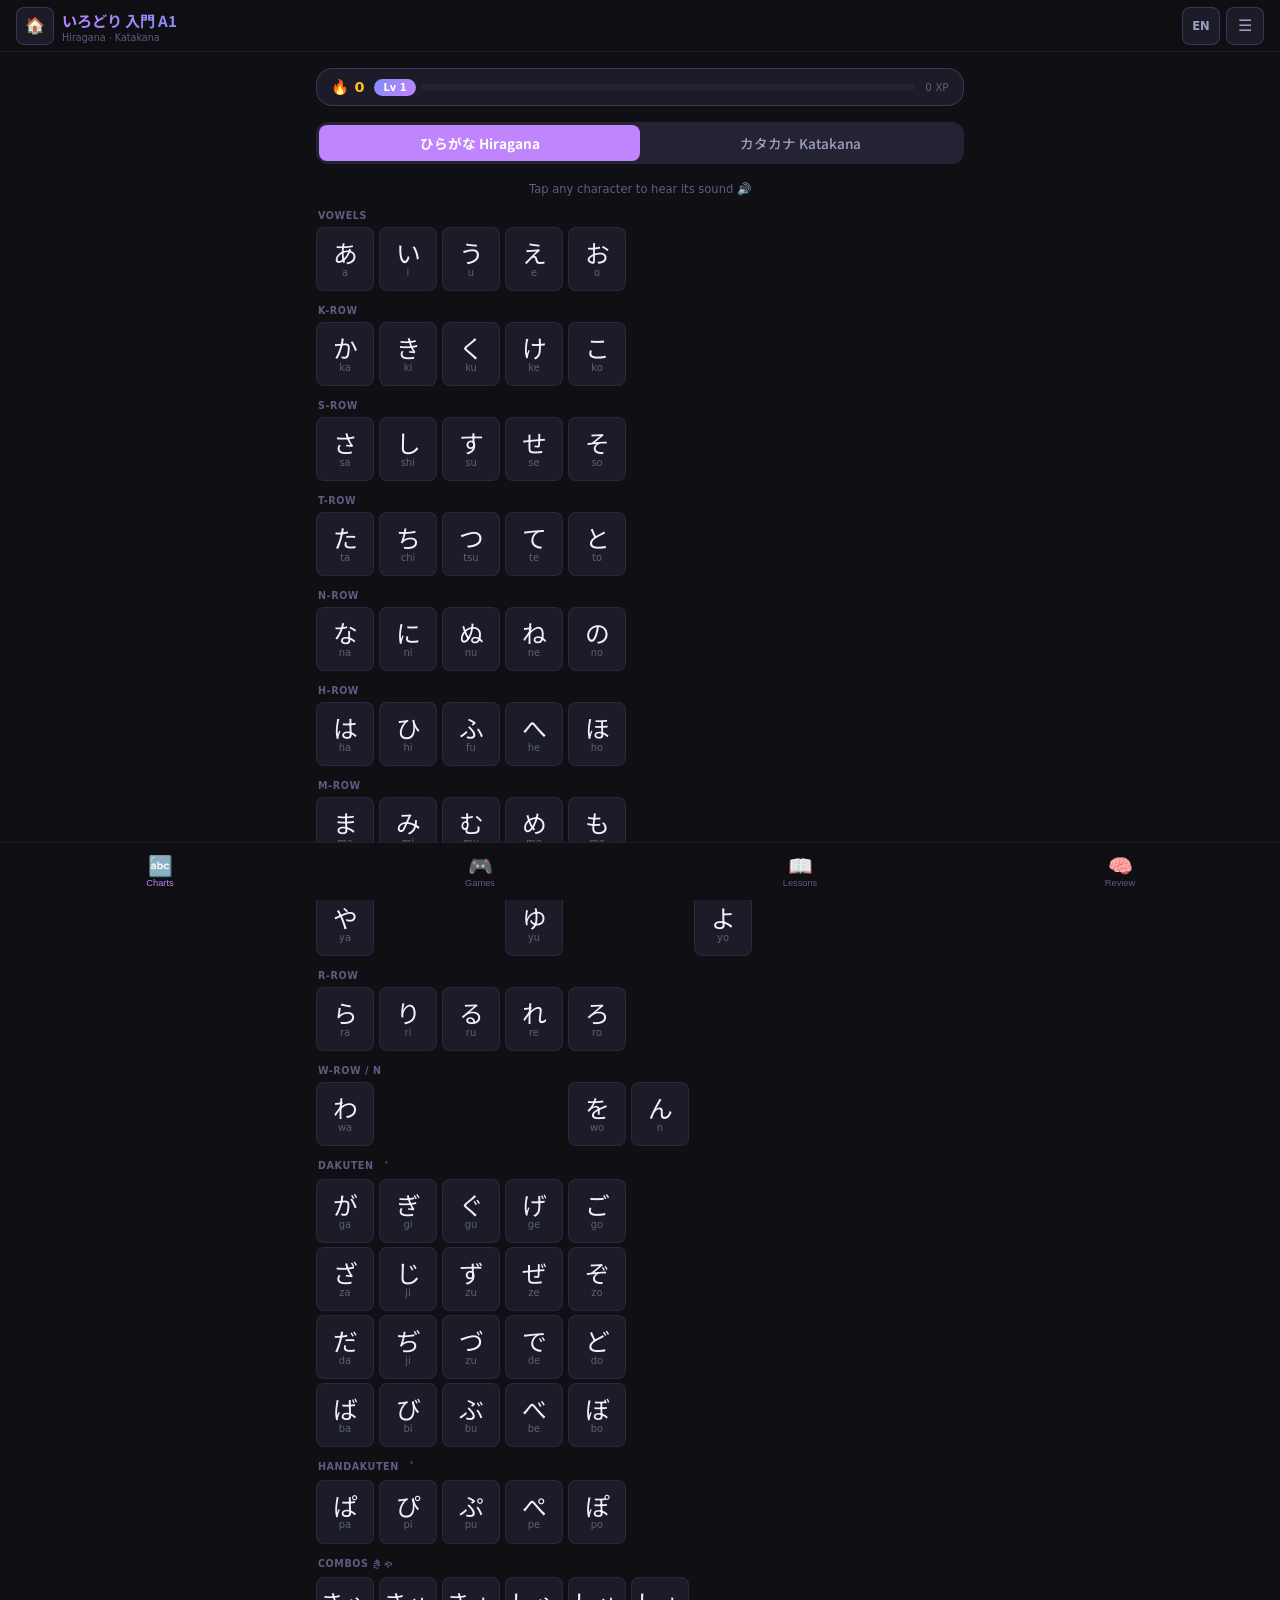
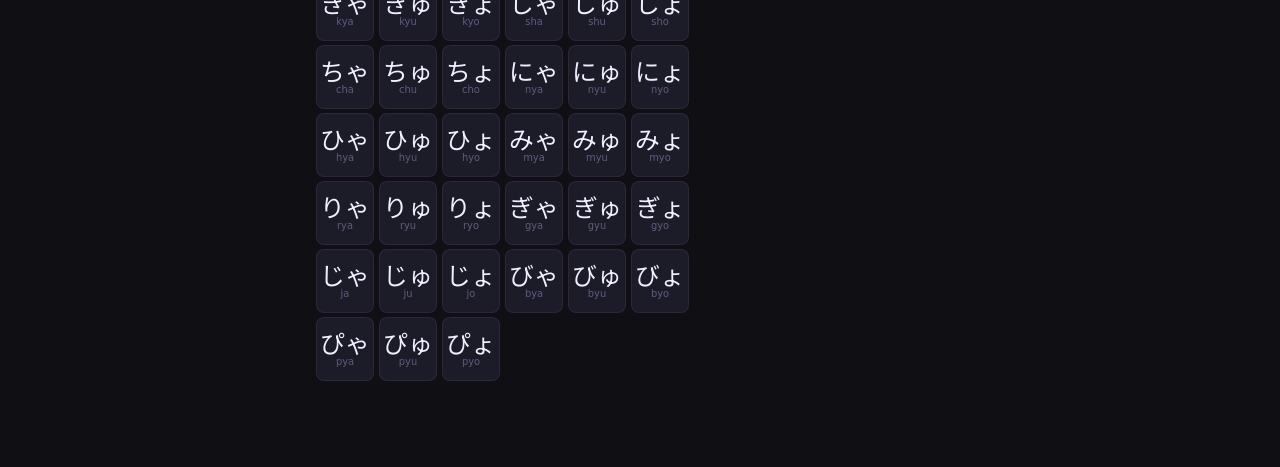
==== commit 2d436285: "Update index.html" ====
--- a/index.html
+++ b/index.html
@@ -225,6 +225,24 @@
   font-family:inherit;transition:color .18s;-webkit-tap-highlight-color:transparent}
 .btn-back:hover{color:var(--text)}
 
+/* ═══ LANGUAGE SWITCHER ═══ */
+.lang-btn{min-width:38px;height:38px;padding:0 8px;border-radius:var(--r8);border:1px solid var(--border2);
+  background:var(--card);color:var(--text2);font-size:.72rem;font-weight:700;cursor:pointer;
+  display:flex;align-items:center;justify-content:center;transition:all .18s;flex-shrink:0;font-family:inherit}
+.lang-btn:hover,.lang-btn:active{border-color:var(--accent);color:var(--accent)}
+.lang-menu{position:fixed;top:calc(var(--nav) + 6px);right:1rem;z-index:150;
+  background:var(--surface);border:1px solid var(--border2);border-radius:var(--r12);
+  padding:5px;min-width:150px;box-shadow:0 8px 30px rgba(0,0,0,.5);
+  opacity:0;pointer-events:none;transform:translateY(-8px);transition:all .2s}
+.lang-menu.on{opacity:1;pointer-events:all;transform:translateY(0)}
+.lang-opt{display:flex;align-items:center;gap:8px;padding:9px 12px;border-radius:var(--r8);
+  cursor:pointer;font-size:.82rem;color:var(--text2);transition:background .15s;
+  -webkit-tap-highlight-color:transparent}
+.lang-opt:hover{background:var(--card)}
+.lang-opt.on{background:var(--card);color:var(--accent);font-weight:700}
+.lang-flag{font-size:1rem}
+
+
 /* ═══ GAME + XP/STREAK ═══ */
 .xp-bar{display:flex;align-items:center;gap:10px;background:var(--card);border:1px solid var(--border2);
   border-radius:var(--r16);padding:.6rem .9rem;margin-bottom:1rem}
@@ -328,6 +346,20 @@
 
   <div class="dr-divider"></div>
   <div class="dr-sec">
+    <div class="dr-sec-title" id="dr-books-title">Books</div>
+    <div class="dr-item on">
+      <span class="dr-icon">🌸</span>
+      <div><div class="dr-title">Starter A1 — 入門</div><div class="dr-sub">Book 1 · current</div></div>
+      <span class="dr-badge">Now</span>
+    </div>
+    <a class="dr-item" href="elementary1.html" style="color:inherit">
+      <span class="dr-icon">🌿</span>
+      <div><div class="dr-title">Elementary 1 A2 — 初級1</div><div class="dr-sub">Book 2 · JFT-Basic</div></div>
+    </a>
+  </div>
+
+  <div class="dr-divider"></div>
+  <div class="dr-sec">
     <div class="dr-sec-title">Jump to Lesson</div>
   </div>
   <div id="drawer-lessons"></div>
@@ -342,8 +374,18 @@
       <div class="nb-sub" id="nb-sub">Irodori Starter</div>
     </div>
   </div>
-  <button class="icon-btn" id="menu-btn">☰</button>
+  <div style="display:flex;gap:6px;align-items:center">
+    <button class="lang-btn" id="lang-btn">EN</button>
+    <button class="icon-btn" id="menu-btn">☰</button>
+  </div>
 </nav>
+
+<!-- LANGUAGE MENU -->
+<div class="lang-menu" id="lang-menu">
+  <div class="lang-opt" data-lang="en" onclick="setLang('en')"><span class="lang-flag">🇬🇧</span> English</div>
+  <div class="lang-opt" data-lang="si" onclick="setLang('si')"><span class="lang-flag">🇱🇰</span> සිංහල</div>
+  <div class="lang-opt" data-lang="ta" onclick="setLang('ta')"><span class="lang-flag">🇱🇰</span> தமிழ்</div>
+</div>
 
 <!-- SCREEN: CHARTS (HOME) -->
 <div class="screen active" id="s-charts">
@@ -377,7 +419,7 @@
 <!-- SCREEN: LESSON DETAIL -->
 <div class="screen" id="s-detail">
   <div class="page">
-    <button class="btn-back" onclick="goLessons()">← All Lessons</button>
+    <button class="btn-back" id="detail-back-btn" onclick="goLessons()">← All Lessons</button>
     <div id="detail-content"></div>
   </div>
 </div>
@@ -454,6 +496,326 @@
 function isDone(n){return localStorage.getItem(BOOK+'_l'+n)==='1';}
 function setDone(n,v){v?localStorage.setItem(BOOK+'_l'+n,'1'):localStorage.removeItem(BOOK+'_l'+n);}
 function bookProg(){let d=0;LESSONS.forEach(l=>{if(isDone(l.num))d++;});return{done:d,total:18,pct:Math.round(d/18*100)};}
+
+// ═══════════════════════════════════
+// LANGUAGE SYSTEM (EN / SI / TA)
+// ═══════════════════════════════════
+let LANG = localStorage.getItem('app_lang') || 'en';
+
+const UI = {
+  en: {
+    charts_hint:'Tap any character to hear its sound 🔊',
+    lessons:'Lessons', charts:'Charts', games:'Games', review:'Review',
+    menu_title:'📚 Irodori Menu', screens:'Screens',
+    m_charts:'Hiragana / Katakana', m_charts_sub:'Charts with audio',
+    m_lessons:'All Lessons', m_lessons_sub:'Starter A1 — 18 lessons',
+    m_games:'Games', m_games_sub:'Matching · Sound quiz · Badges',
+    m_review:'Review Quiz', m_review_sub:'Random practice',
+    jump:'Jump to Lesson',
+    book_title:'Starter (A1) — 入門', book_sub:'Irodori: Japanese for Life in Japan · 18 Lessons',
+    stat_lessons:'Lessons', stat_done:'Done', stat_togo:'To go',
+    all_lessons:'← All Lessons', back:'← Back', home:'← Home', games_back:'← Games',
+    cando:'🎯 Can-do Goals', activities:'📝 Activities',
+    phrases:'💬 Key Phrases', phrases_tap:'(tap to hear ▶)',
+    kanji:'漢 Kanji Words', grammar:'📖 Grammar Notes', tips:'🇯🇵 Life in Japan Tips',
+    no_kanji:'No kanji in this lesson', gram_book:'Grammar notes in textbook',
+    practice:'🧠 Practice', mark_complete:'✓ Mark Complete', completed_undo:'✓ Completed — undo',
+    lesson_of:'Lesson', of18:'/ 18 · Starter A1',
+    q:'Q', score:'Score', what_mean:'What does this mean? (tap to hear)',
+    choose_meaning:'Choose the correct meaning:', next:'Next →',
+    ex_done:'Exercise Complete!', correct_count:'correct', try_again:'↩ Try Again',
+    back_lesson:'← Back to Lesson', complete_continue:'✓ Complete & Continue →',
+    no_ex:'No exercises for this type',
+    review_mode:'🧠 REVIEW', review_done:'Review Complete!', new_review:'↩ New Review',
+    games_title:'🎮 Games', games_sub:'Play & Learn',
+    g_match:'Matching', g_match_h:'Hiragana pairs', g_match_k:'Katakana pairs',
+    g_sound:'Sound Quiz', g_sound_h:'Hear → find kana', g_sound_k:'Katakana sounds',
+    badges:'🏅 Badges', match_title:'🎴 Matching', match_sub:'Match kana with its sound!',
+    moves:'Moves', pairs:'Pairs', you_win:'You Win!', completed_in:'Completed in', moves2:'moves',
+    bonus_xp:'bonus XP! 🌟', play_again:'↩ Play Again', games_menu:'← Games Menu',
+    sound_quiz:'🔊 SOUND QUIZ', round:'Round', listen_find:'Listen and find the kana!',
+    tap_replay:'(tap to replay)', it_was:'✗ It was:', sq_done:'Sound Quiz Done!',
+    great:'Excellent! Keep going!', good:'Good progress! Try again.', study:'Review the lesson and try again.',
+    ph_greet_hello:'Hello',
+  },
+  si: {
+    charts_hint:'ශබ්දය ඇසීමට ඕනෑම අකුරක් tap කරන්න 🔊',
+    lessons:'පාඩම්', charts:'හෝඩිය', games:'ක්‍රීඩා', review:'පුනරීක්ෂණ',
+    menu_title:'📚 Irodori මෙනුව', screens:'තිර',
+    m_charts:'හිරගනා / කතකනා', m_charts_sub:'ශබ්ද සහිත හෝඩි',
+    m_lessons:'සියලු පාඩම්', m_lessons_sub:'Starter A1 — පාඩම් 18',
+    m_games:'ක්‍රීඩා', m_games_sub:'ගැලපීම · ශබ්ද quiz · පදක්කම්',
+    m_review:'පුනරීක්ෂණ Quiz', m_review_sub:'අහඹු පුහුණුව',
+    jump:'පාඩමකට යන්න',
+    book_title:'Starter (A1) — 入門', book_sub:'ජපානයේ ජීවිතයට ජපන් · පාඩම් 18',
+    stat_lessons:'පාඩම්', stat_done:'නිමයි', stat_togo:'ඉතිරි',
+    all_lessons:'← සියලු පාඩම්', back:'← ආපසු', home:'← මුල් පිටුව', games_back:'← ක්‍රීඩා',
+    cando:'🎯 ඉලක්ක (Can-do)', activities:'📝 ක්‍රියාකාරකම්',
+    phrases:'💬 ප්‍රධාන වාක්‍ය', phrases_tap:'(ශබ්දයට tap ▶)',
+    kanji:'漢 කන්ජි වචන', grammar:'📖 ව්‍යාකරණ සටහන්', tips:'🇯🇵 ජපානයේ ජීවිත Tips',
+    no_kanji:'මෙම පාඩමේ කන්ජි නැත', gram_book:'ව්‍යාකරණ සටහන් පොතේ ඇත',
+    practice:'🧠 පුහුණු වන්න', mark_complete:'✓ නිම කළා', completed_undo:'✓ නිමයි — undo',
+    lesson_of:'පාඩම', of18:'/ 18 · Starter A1',
+    q:'ප්‍ර', score:'ලකුණු', what_mean:'මෙහි තේරුම කුමක්ද? (ශබ්දයට tap)',
+    choose_meaning:'නිවැරදි තේරුම තෝරන්න:', next:'ඊළඟ →',
+    ex_done:'අභ්‍යාසය නිමයි!', correct_count:'නිවැරදියි', try_again:'↩ නැවත',
+    back_lesson:'← පාඩමට ආපසු', complete_continue:'✓ නිම කර ඉදිරියට →',
+    no_ex:'මේ වර්ගයේ අභ්‍යාස නැත',
+    review_mode:'🧠 පුනරීක්ෂණ', review_done:'පුනරීක්ෂණය නිමයි!', new_review:'↩ නව පුනරීක්ෂණ',
+    games_title:'🎮 ක්‍රීඩා', games_sub:'සෙල්ලම් කරමින් ඉගෙන ගන්න',
+    g_match:'ගැලපීම', g_match_h:'හිරගනා යුගල', g_match_k:'කතකනා යුගල',
+    g_sound:'ශබ්ද Quiz', g_sound_h:'අහලා → අකුර හොයන්න', g_sound_k:'කතකනා ශබ්ද',
+    badges:'🏅 පදක්කම්', match_title:'🎴 ගැලපීම', match_sub:'අකුර ශබ්දයට ගලපන්න!',
+    moves:'පියවර', pairs:'යුගල', you_win:'දිනුවා!', completed_in:'නිම කළේ', moves2:'පියවරින්',
+    bonus_xp:'bonus XP! 🌟', play_again:'↩ නැවත සෙල්ලම්', games_menu:'← ක්‍රීඩා මෙනුව',
+    sound_quiz:'🔊 ශබ්ද QUIZ', round:'වටය', listen_find:'අහලා අකුර හොයන්න!',
+    tap_replay:'(නැවත ඇසීමට tap)', it_was:'✗ නිවැරදි:', sq_done:'ශබ්ද Quiz නිමයි!',
+    great:'නියමයි! දිගටම!', good:'හොඳ ප්‍රගතියක්! නැවත try කරන්න.', study:'පාඩම බලලා නැවත try කරන්න.',
+    ph_greet_hello:'ආයුබෝවන්',
+  },
+  ta: {
+    charts_hint:'ஒலியைக் கேட்க எந்த எழுத்தையும் tap செய்யவும் 🔊',
+    lessons:'பாடங்கள்', charts:'எழுத்துகள்', games:'விளையாட்டு', review:'மீள்பார்வை',
+    menu_title:'📚 Irodori மெனு', screens:'திரைகள்',
+    m_charts:'ஹிரகனா / கடகனா', m_charts_sub:'ஒலியுடன் எழுத்து அட்டவணை',
+    m_lessons:'அனைத்து பாடங்கள்', m_lessons_sub:'Starter A1 — 18 பாடங்கள்',
+    m_games:'விளையாட்டு', m_games_sub:'பொருத்துதல் · ஒலி quiz · பதக்கங்கள்',
+    m_review:'மீள்பார்வை Quiz', m_review_sub:'சீரற்ற பயிற்சி',
+    jump:'பாடத்திற்கு செல்',
+    book_title:'Starter (A1) — 入門', book_sub:'ஜப்பானில் வாழ்க்கைக்கான ஜப்பானியம் · 18 பாடங்கள்',
+    stat_lessons:'பாடங்கள்', stat_done:'முடிந்தது', stat_togo:'மீதம்',
+    all_lessons:'← அனைத்து பாடங்கள்', back:'← பின்', home:'← முகப்பு', games_back:'← விளையாட்டு',
+    cando:'🎯 இலக்குகள் (Can-do)', activities:'📝 செயல்பாடுகள்',
+    phrases:'💬 முக்கிய சொற்றொடர்கள்', phrases_tap:'(ஒலிக்கு tap ▶)',
+    kanji:'漢 கன்ஜி சொற்கள்', grammar:'📖 இலக்கண குறிப்புகள்', tips:'🇯🇵 ஜப்பான் வாழ்க்கை Tips',
+    no_kanji:'இந்த பாடத்தில் கன்ஜி இல்லை', gram_book:'இலக்கண குறிப்புகள் புத்தகத்தில்',
+    practice:'🧠 பயிற்சி', mark_complete:'✓ முடிந்தது', completed_undo:'✓ முடிந்தது — undo',
+    lesson_of:'பாடம்', of18:'/ 18 · Starter A1',
+    q:'கே', score:'மதிப்பெண்', what_mean:'இதன் பொருள் என்ன? (ஒலிக்கு tap)',
+    choose_meaning:'சரியான பொருளைத் தேர்ந்தெடு:', next:'அடுத்து →',
+    ex_done:'பயிற்சி முடிந்தது!', correct_count:'சரி', try_again:'↩ மீண்டும்',
+    back_lesson:'← பாடத்திற்கு பின்', complete_continue:'✓ முடித்து தொடரவும் →',
+    no_ex:'இந்த வகைக்கு பயிற்சிகள் இல்லை',
+    review_mode:'🧠 மீள்பார்வை', review_done:'மீள்பார்வை முடிந்தது!', new_review:'↩ புதிய மீள்பார்வை',
+    games_title:'🎮 விளையாட்டு', games_sub:'விளையாடி கற்றுக்கொள்',
+    g_match:'பொருத்துதல்', g_match_h:'ஹிரகனா ஜோடிகள்', g_match_k:'கடகனா ஜோடிகள்',
+    g_sound:'ஒலி Quiz', g_sound_h:'கேட்டு → எழுத்தை கண்டுபிடி', g_sound_k:'கடகனா ஒலிகள்',
+    badges:'🏅 பதக்கங்கள்', match_title:'🎴 பொருத்துதல்', match_sub:'எழுத்தை ஒலியுடன் பொருத்து!',
+    moves:'நகர்வுகள்', pairs:'ஜோடிகள்', you_win:'வென்றீர்கள்!', completed_in:'முடித்தது', moves2:'நகர்வுகளில்',
+    bonus_xp:'bonus XP! 🌟', play_again:'↩ மீண்டும் விளையாடு', games_menu:'← விளையாட்டு மெனு',
+    sound_quiz:'🔊 ஒலி QUIZ', round:'சுற்று', listen_find:'கேட்டு எழுத்தை கண்டுபிடி!',
+    tap_replay:'(மீண்டும் கேட்க tap)', it_was:'✗ சரியானது:', sq_done:'ஒலி Quiz முடிந்தது!',
+    great:'அருமை! தொடருங்கள்!', good:'நல்ல முன்னேற்றம்! மீண்டும் முயற்சி.', study:'பாடத்தை படித்து மீண்டும் முயற்சி.',
+    ph_greet_hello:'வணக்கம்',
+  }
+};
+function T(key){ return (UI[LANG] && UI[LANG][key]) || UI.en[key] || key; }
+
+// ── Key aliases (map code keys → dict keys) ──
+(function(){
+  const alias = {
+    key_phrases:'phrases', tap_to_hear:'phrases_tap', kanji_words:'kanji',
+    grammar_notes:'grammar', grammar_in_book:'gram_book',
+    ex_complete:'ex_done', review_complete:'review_done',
+    back_home:'home', back_games:'games_back',
+    matching:'g_match', h_pairs:'g_match_h', k_pairs:'g_match_k',
+    sound_quiz_menu:'g_sound', hear_find:'g_sound_h', k_sounds:'g_sound_k',
+    sound_done:'sq_done', done:'stat_done', to_go:'stat_togo',
+    lessons_title:'m_lessons',
+    phrases_tab:null, kanji_tab:null, grammar_tab:null, // fallbacks below
+  };
+  const extras = {
+    en:{phrases_tab:'Phrases',kanji_tab:'Kanji',grammar_tab:'Grammar'},
+    si:{phrases_tab:'වාක්‍ය',kanji_tab:'කන්ජි',grammar_tab:'ව්‍යාකරණ'},
+    ta:{phrases_tab:'சொற்றொடர்',kanji_tab:'கன்ஜி',grammar_tab:'இலக்கணம்'},
+  };
+  ['en','si','ta'].forEach(l=>{
+    Object.keys(alias).forEach(k=>{
+      if(alias[k] && UI[l][alias[k]]!==undefined) UI[l][k]=UI[l][alias[k]];
+    });
+    Object.assign(UI[l], extras[l]);
+  });
+})();
+
+
+// ── Phrase/kanji/cando translations (si/ta) ──
+// Keyed by English string → {si, ta}
+const TR = {
+  // Common phrase meanings
+  'Hello':{si:'ආයුබෝවන්',ta:'வணக்கம்'},
+  'Good morning':{si:'සුභ උදෑසනක්',ta:'காலை வணக்கம்'},
+  'Good evening':{si:'සුභ සන්ධ්‍යාවක්',ta:'மாலை வணக்கம்'},
+  'Goodbye':{si:'ආයුබෝවන් (සමුගැනීම)',ta:'விடைபெறுகிறேன்'},
+  'Thank you':{si:'ස්තූතියි',ta:'நன்றி'},
+  'Excuse me / Sorry':{si:'සමාවෙන්න',ta:'மன்னிக்கவும்'},
+  "I'm leaving first (work)":{si:'මම කලින් යනවා (රැකියාවේ)',ta:'நான் முதலில் செல்கிறேன்'},
+  'One more time, please':{si:'තව එක් වරක් කියන්න',ta:'மீண்டும் ஒருமுறை சொல்லுங்கள்'},
+  'Please say it slowly':{si:'සෙමින් කියන්න',ta:'மெதுவாக சொல்லுங்கள்'},
+  'I understand':{si:'තේරුණා',ta:'புரிந்தது'},
+  "I don't understand":{si:'තේරෙන්නේ නැහැ',ta:'புரியவில்லை'},
+  'Do you speak Japanese?':{si:'ජපන් කතා කරනවද?',ta:'ஜப்பானிய மொழி பேசுவீர்களா?'},
+  'Nice to meet you':{si:'හමුවීම සතුටක්',ta:'சந்தித்ததில் மகிழ்ச்சி'},
+  'Please treat me well':{si:'මට සහයෝගය දෙන්න',ta:'என்னை நன்றாக நடத்துங்கள்'},
+  'I am ___':{si:'මම ___',ta:'நான் ___'},
+  'I came from ___':{si:'මම ___ සිට ආවා',ta:'நான் ___ இருந்து வந்தேன்'},
+  'Where are you from?':{si:'ඔයා කොහෙන්ද?',ta:'நீங்கள் எங்கிருந்து?'},
+  'How old are you?':{si:'වයස කීයද?',ta:'உங்கள் வயது என்ன?'},
+  'I am ___ years old':{si:'මගේ වයස ___',ta:'என் வயது ___'},
+  'I live in ___':{si:'මම ___ පදිංචි',ta:'நான் ___ இல் வசிக்கிறேன்'},
+  'My family has ___ people':{si:'මගේ පවුලේ ___ දෙනෙක්',ta:'என் குடும்பத்தில் ___ பேர்'},
+  'I like ___':{si:'මම ___ ට කැමතියි',ta:'எனக்கு ___ பிடிக்கும்'},
+  "I don't like ___":{si:'මම ___ ට කැමති නැහැ',ta:'எனக்கு ___ பிடிக்காது'},
+  '___ is a bit... (soft refusal)':{si:'___ ටිකක්... (මෘදු ප්‍රතික්ෂේප)',ta:'___ கொஞ்சம்... (மென்மையான மறுப்பு)'},
+  'I often eat':{si:'මම නිතර කනවා',ta:'நான் அடிக்கடி சாப்பிடுவேன்'},
+  "I don't eat much":{si:'මම වැඩිය කන්නේ නැහැ',ta:'நான் அதிகம் சாப்பிட மாட்டேன்'},
+  '___, please':{si:'___ දෙන්න',ta:'___ தாருங்கள்'},
+  '___, please (polite)':{si:'___ දෙන්න (ගෞරවයෙන්)',ta:'___ தாருங்கள் (மரியாதை)'},
+  "I'll have ___":{si:'මම ___ ගන්නවා',ta:'நான் ___ எடுக்கிறேன்'},
+  'Do you have ___?':{si:'___ තියෙනවද?',ta:'___ இருக்கிறதா?'},
+  'This is ___':{si:'මේක ___',ta:'இது ___'},
+  'There is/are ___':{si:'___ තියෙනවා',ta:'___ இருக்கிறது'},
+  'Is there ___?':{si:'___ තියෙනවද?',ta:'___ இருக்கிறதா?'},
+  'There is no ___':{si:'___ නැහැ',ta:'___ இல்லை'},
+  'Where is ___ (person)?':{si:'___ කොහෙද ඉන්නේ?',ta:'___ எங்கே இருக்கிறார்?'},
+  'Where is ___ (thing)?':{si:'___ කොහෙද තියෙන්නේ?',ta:'___ எங்கே இருக்கிறது?'},
+  'Is at ___':{si:'___ ඉන්නවා/තියෙනවා',ta:'___ இல் உள்ளது'},
+  'Is inside ___':{si:'___ ඇතුළේ',ta:'___ உள்ளே'},
+  'What time do you ___?':{si:'කීයටද ___?',ta:'எத்தனை மணிக்கு ___?'},
+  "I get up at ___ o'clock":{si:'මම ___ ට නැගිටිනවා',ta:'நான் ___ மணிக்கு எழுவேன்'},
+  'From ___ to ___':{si:'___ සිට ___ දක්වා',ta:'___ முதல் ___ வரை'},
+  '___ is good for me':{si:'___ මට හොඳයි',ta:'___ எனக்கு நல்லது'},
+  'Please lend me ___':{si:'___ ණයට දෙන්න',ta:'___ கடன் தாருங்கள்'},
+  'May I borrow ___?':{si:'___ ණයට ගන්න පුළුවන්ද?',ta:'___ கடன் வாங்கலாமா?'},
+  'Please ___ (request)':{si:'කරුණාකර ___',ta:'தயவுசெய்து ___'},
+  'Right? (confirmation)':{si:'නේද? (තහවුරු)',ta:'இல்லையா? (உறுதி)'},
+  'My hobby is ___':{si:'මගේ hobby එක ___',ta:'என் பொழுதுபோக்கு ___'},
+  'What kind of ___ do you like?':{si:'මොන වගේ ___ ද කැමති?',ta:'எந்த வகையான ___ பிடிக்கும்?'},
+  'I usually ___':{si:'මම සාමාන්‍යයෙන් ___',ta:'நான் வழக்கமாக ___'},
+  'I sometimes ___':{si:'මම සමහරවිට ___',ta:'நான் சில நேரம் ___'},
+  'Shall we ___ together?':{si:'එකට ___ කරමුද?',ta:'ஒன்றாக ___ செய்யலாமா?'},
+  "Let's ___ together":{si:'එකට ___ කරමු',ta:'ஒன்றாக ___ செய்வோம்'},
+  'I will go to ___':{si:'මම ___ ට යනවා',ta:'நான் ___ போகிறேன்'},
+  'Does this bus go to ___?':{si:'මේ බස් එක ___ ට යනවද?',ta:'இந்த பேருந்து ___ போகுமா?'},
+  'I go to ___ by ___':{si:'මම ___ ට ___ එකෙන් යනවා',ta:'நான் ___ க்கு ___ மூலம் போவேன்'},
+  'It takes ___':{si:'___ ගත වෙනවා',ta:'___ ஆகும்'},
+  'Which platform?':{si:'මොන platform එකද?',ta:'எந்த நடைமேடை?'},
+  'Where is ___?':{si:'___ කොහෙද?',ta:'___ எங்கே?'},
+  'Is there ___ near here?':{si:'මේ ළඟ ___ තියෙනවද?',ta:'இங்கு அருகில் ___ உள்ளதா?'},
+  'I am in front of ___':{si:'මම ___ ඉස්සරහ',ta:'நான் ___ முன் இருக்கிறேன்'},
+  'I want ___, but... (seeking help)':{si:'මට ___ ඕනෑ, ඒත්... (උදව් ඉල්ලීම)',ta:'எனக்கு ___ வேண்டும், ஆனால்...'},
+  'Which floor?':{si:'මොන තට්ටුවෙද?',ta:'எந்த மாடி?'},
+  'Where can I buy it?':{si:'කොහෙන්ද ගන්න පුළුවන්?',ta:'எங்கே வாங்கலாம்?'},
+  'Cool!':{si:'නියමයි!',ta:'அருமை!'},
+  'Cute!':{si:'හුරතල්!',ta:'அழகு!'},
+  'How much is this?':{si:'මේක කීයද?',ta:'இது எவ்வளவு?'},
+  "It's ___ yen":{si:'___ යෙන්',ta:'___ யென்'},
+  '___ pieces, please':{si:'___ ක් දෙන්න',ta:'___ துண்டுகள் தாருங்கள்'},
+  'What did you do on the weekend?':{si:'සති අන්තයේ මොකද කළේ?',ta:'வார இறுதியில் என்ன செய்தீர்கள்?'},
+  'I went to ___':{si:'මම ___ ට ගියා',ta:'நான் ___ போனேன்'},
+  'It was fun':{si:'සතුටුයි / විනෝදයි',ta:'மகிழ்ச்சியாக இருந்தது'},
+  'It was interesting':{si:'රසවත් වුණා',ta:'சுவாரஸ்யமாக இருந்தது'},
+  'It was so-so':{si:'එච්චර නෑ (සාමාන්‍යයි)',ta:'சுமாராக இருந்தது'},
+  'I want to ___':{si:'මට ___ කරන්න ඕනෑ',ta:'நான் ___ செய்ய விரும்புகிறேன்'},
+  'I want to do ___':{si:'මට ___ කරන්න ඕනෑ',ta:'நான் ___ செய்ய விரும்புகிறேன்'},
+  'I want to go to ___':{si:'මට ___ ට යන්න ඕනෑ',ta:'நான் ___ போக விரும்புகிறேன்'},
+  'After that':{si:'ඊට පස්සේ',ta:'அதன் பிறகு'},
+  'But / However':{si:'ඒත් / නමුත්',ta:'ஆனால்'},
+  // Kanji meanings
+  'Name':{si:'නම',ta:'பெயர்'},'Country':{si:'රට',ta:'நாடு'},'I / Me':{si:'මම',ta:'நான்'},
+  'Father':{si:'තාත්තා',ta:'அப்பா'},'Mother':{si:'අම්මා',ta:'அம்மா'},'Child':{si:'දරුවා',ta:'குழந்தை'},
+  'Japan':{si:'ජපානය',ta:'ஜப்பான்'},'Water':{si:'වතුර',ta:'தண்ணீர்'},'Eat':{si:'කනවා',ta:'சாப்பிடு'},
+  'Drink':{si:'බොනවා',ta:'குடி'},'Fish':{si:'මාළු',ta:'மீன்'},'Meat':{si:'මස්',ta:'இறைச்சி'},
+  'House':{si:'ගෙදර',ta:'வீடு'},'New':{si:'අලුත්',ta:'புதிய'},'Spacious':{si:'ඉඩ ඇති',ta:'விசாலமான'},
+  'Old':{si:'පරණ',ta:'பழைய'},'Above':{si:'උඩ',ta:'மேலே'},'Below':{si:'යට',ta:'கீழே'},'Inside':{si:'ඇතුළ',ta:'உள்ளே'},
+  'Monday':{si:'සඳුදා',ta:'திங்கள்'},'Tuesday':{si:'අඟහරුවාදා',ta:'செவ்வாய்'},'Wednesday':{si:'බදාදා',ta:'புதன்'},
+  'Thursday':{si:'බ්‍රහස්පතින්දා',ta:'வியாழன்'},'Friday':{si:'සිකුරාදා',ta:'வெள்ளி'},
+  'Saturday':{si:'සෙනසුරාදා',ta:'சனி'},'Sunday':{si:'ඉරිදා',ta:'ஞாயிறு'},
+  'Morning':{si:'උදේ',ta:'காலை'},'Noon':{si:'දවල්',ta:'மதியம்'},'Night':{si:'රෑ',ta:'இரவு'},
+  "O'clock":{si:'ට (වේලාව)',ta:'மணி'},'Read':{si:'කියවනවා',ta:'படி'},'Listen':{si:'අහනවා',ta:'கேள்'},
+  'Watch':{si:'බලනවා',ta:'பார்'},'Book':{si:'පොත',ta:'புத்தகம்'},'Today':{si:'අද',ta:'இன்று'},
+  'Next week':{si:'ලබන සතියේ',ta:'அடுத்த வாரம்'},'This week':{si:'මේ සතියේ',ta:'இந்த வாரம்'},
+  'East':{si:'නැගෙනහිර',ta:'கிழக்கு'},'West':{si:'බටහිර',ta:'மேற்கு'},'South':{si:'දකුණ',ta:'தெற்கு'},
+  'North':{si:'උතුර',ta:'வடக்கு'},'Board':{si:'නගිනවා',ta:'ஏறு'},'Get off':{si:'බහිනවා',ta:'இறங்கு'},
+  'Board / Ride':{si:'නගිනවා',ta:'ஏறு'},
+  'Big':{si:'ලොකු',ta:'பெரிய'},'Small':{si:'පොඩි',ta:'சிறிய'},'High/Expensive':{si:'උස / මිල අධික',ta:'உயர்ந்த / விலை'},
+  'High / Expensive':{si:'උස / මිල අධික',ta:'உயர்ந்த / விலை'},
+  'Front':{si:'ඉස්සරහ',ta:'முன்'},'Front / Before':{si:'ඉස්සරහ',ta:'முன்'},'Behind':{si:'පිටිපස්සේ',ta:'பின்'},
+  'Entrance':{si:'ඇතුල්වීම',ta:'நுழைவு'},'Exit':{si:'පිටවීම',ta:'வெளியேறு'},'Floor':{si:'තට්ටුව',ta:'மாடி'},
+  'Cheap':{si:'ලාභයි',ta:'மலிவு'},'Cool':{si:'නියමයි',ta:'அருமை'},'Cute':{si:'හුරතල්',ta:'அழகு'},
+  '100':{si:'සියය (100)',ta:'நூறு (100)'},'1,000':{si:'දහස (1,000)',ta:'ஆயிரம் (1,000)'},
+  '10,000':{si:'දසදහස (10,000)',ta:'பத்தாயிரம் (10,000)'},'Movie':{si:'චිත්‍රපටිය',ta:'திரைப்படம்'},
+  'Day off':{si:'නිවාඩුව',ta:'விடுமுறை'},'Hot spring':{si:'උණු දිය උල්පත',ta:'வெந்நீர் ஊற்று'},
+  'Plan':{si:'සැලැස්ම',ta:'திட்டம்'},'Travel':{si:'සංචාරය',ta:'பயணம்'},
+  '1':{si:'එක (1)',ta:'ஒன்று (1)'},'2':{si:'දෙක (2)',ta:'இரண்டு (2)'},'3':{si:'තුන (3)',ta:'மூன்று (3)'},
+  '4':{si:'හතර (4)',ta:'நான்கு (4)'},'5':{si:'පහ (5)',ta:'ஐந்து (5)'},'6':{si:'හය (6)',ta:'ஆறு (6)'},
+  '7':{si:'හත (7)',ta:'ஏழு (7)'},'8':{si:'අට (8)',ta:'எட்டு (8)'},'9':{si:'නවය (9)',ta:'ஒன்பது (9)'},
+  '10':{si:'දහය (10)',ta:'பத்து (10)'},
+  // Exercise-only strings
+  'One more time':{si:'තව එක් වරක්',ta:'மீண்டும் ஒருமுறை'},'Slowly':{si:'සෙමින්',ta:'மெதுவாக'},
+  'Like':{si:'කැමතියි',ta:'பிடிக்கும்'},'Dislike':{si:'අකමැතියි',ta:'பிடிக்காது'},
+  'Please give me':{si:'මට දෙන්න',ta:'எனக்கு தாருங்கள்'},"I'll have":{si:'මම ගන්නවා',ta:'நான் எடுக்கிறேன்'},
+  'There is / are':{si:'තියෙනවා',ta:'இருக்கிறது'},'There is not':{si:'නැහැ',ta:'இல்லை'},
+  'Narrow / Small':{si:'පටු / පොඩි',ta:'குறுகிய / சிறிய'},
+  'Is here (person)':{si:'ඉන්නවා (කෙනෙක්)',ta:'இருக்கிறார் (நபர்)'},
+  'Is not here (person)':{si:'නැහැ (කෙනෙක්)',ta:'இல்லை (நபர்)'},
+  'Please lend me':{si:'ණයට දෙන්න',ta:'கடன் தாருங்கள்'},'May I borrow?':{si:'ණයට ගන්නද?',ta:'கடன் வாங்கலாமா?'},
+  'Hobby':{si:'විනෝදාංශය',ta:'பொழுதுபோக்கு'},'What kind of':{si:'මොන වගේ',ta:'எந்த வகை'},
+  'Usually':{si:'සාමාන්‍යයෙන්',ta:'வழக்கமாக'},'Sometimes':{si:'සමහරවිට',ta:'சில நேரம்'},
+  'Shall we...?':{si:'...කරමුද?',ta:'...செய்யலாமா?'},"Let's...":{si:'...කරමු',ta:'...செய்வோம்'},
+  'Want to [do]':{si:'[කරන්න] ඕනෑ',ta:'[செய்ய] விரும்பு'},
+  'How much is it?':{si:'කීයද?',ta:'எவ்வளவு?'},
+};
+function tr(en){
+  if(LANG==='en') return en;
+  const t=TR[en];
+  if(t && t[LANG]) return t[LANG] + ' · ' + en;
+  return en;
+}
+// Short version (no english appended) for quiz options
+function trShort(en){
+  if(LANG==='en') return en;
+  const t=TR[en];
+  if(t && t[LANG]) return t[LANG];
+  return en;
+}
+
+function setLang(l){
+  LANG=l;
+  localStorage.setItem('app_lang',l);
+  $('lang-btn').textContent = l==='en'?'EN':l==='si'?'සිං':'த';
+  document.querySelectorAll('.lang-opt').forEach(o=>o.classList.toggle('on',o.dataset.lang===l));
+  $('lang-menu').classList.remove('on');
+  applyLang();
+}
+
+function applyLang(){
+  // Tab bar
+  $('tab-charts').innerHTML='<span class="ti">🔤</span>'+T('charts');
+  $('tab-games').innerHTML='<span class="ti">🎮</span>'+T('games');
+  $('tab-lessons').innerHTML='<span class="ti">📖</span>'+T('lessons');
+  $('tab-review').innerHTML='<span class="ti">🧠</span>'+T('review');
+  // Chart hint
+  const hint=$('chart-hint'); if(hint) hint.textContent=T('charts_hint');
+  // Drawer
+  document.querySelector('.dr-head h2').textContent=T('menu_title');
+  document.querySelector('#menu-charts .dr-title').textContent=T('m_charts');
+  document.querySelector('#menu-charts .dr-sub').textContent=T('m_charts_sub');
+  document.querySelector('#menu-lessons .dr-title').textContent=T('m_lessons');
+  document.querySelector('#menu-lessons .dr-sub').textContent=T('m_lessons_sub');
+  document.querySelector('#menu-games .dr-title').textContent=T('m_games');
+  document.querySelector('#menu-games .dr-sub').textContent=T('m_games_sub');
+  document.querySelector('#menu-review .dr-title').textContent=T('m_review');
+  document.querySelector('#menu-review .dr-sub').textContent=T('m_review_sub');
+  // Book banner
+  const bi=document.querySelector('.book-info');
+  if(bi){bi.querySelector('h2').textContent=T('book_title');bi.querySelector('p').textContent=T('book_sub');}
+  // Re-render current screen
+  const activeId=document.querySelector('.screen.active')?.id;
+  if(activeId==='s-lessons') renderLessons();
+  else if(activeId==='s-detail'&&curLesson) renderDetail(curLesson);
+  else if(activeId==='s-games') renderGamesMenu();
+}
+
 
 // ═══════════════════════════════════
 // NAVIGATION
@@ -753,18 +1115,18 @@
   const p=bookProg();
   $('book-prog').innerHTML=`<div class="prog-wrap"><div class="prog-track"><div class="prog-bar" style="width:${Math.max(2,p.pct)}%"></div></div><div class="prog-lbl">${p.pct}%</div></div>`;
   $('book-stats').innerHTML=`<div class="stats">
-    <div class="stat"><div class="stat-n">${p.total}</div><div class="stat-l">Lessons</div></div>
-    <div class="stat"><div class="stat-n" style="color:var(--green)">${p.done}</div><div class="stat-l">Done</div></div>
-    <div class="stat"><div class="stat-n" style="color:var(--accent)">${p.total-p.done}</div><div class="stat-l">To go</div></div>
+    <div class="stat"><div class="stat-n">${p.total}</div><div class="stat-l">${T('lessons_title')}</div></div>
+    <div class="stat"><div class="stat-n" style="color:var(--green)">${p.done}</div><div class="stat-l">${T('done')}</div></div>
+    <div class="stat"><div class="stat-n" style="color:var(--accent)">${p.total-p.done}</div><div class="stat-l">${T('to_go')}</div></div>
   </div>`;
   let html='';
   TOPICS.forEach(topic=>{
     html+=`<div class="sec-label">▶ ${esc(topic.en)}</div>`;
     topic.lessons.forEach(lnum=>{
       const L=LESSONS[lnum-1],done=isDone(lnum);
-      const pills=L.cando.slice(0,2).map(c=>`<span class="lc-pill">${esc(c.substring(0,50))}${c.length>50?'…':''}</span>`).join('');
+      const pills=L.cando.slice(0,2).map(c=>{const t=tr(c)||c;return `<span class="lc-pill">${esc(t.substring(0,50))}${t.length>50?'…':''}</span>`;}).join('');
       html+=`<div class="lcard${done?' done':''}" onclick="goDetail(${lnum})">
-        <div class="lc-badge">Lesson ${lnum}</div>
+        <div class="lc-badge">${T('lesson_of')} ${lnum}</div>
         <div class="lc-body"><div class="lc-en">${esc(L.en)}</div><div class="lc-jp">${esc(L.jp)}</div><div class="lc-pills">${pills}</div></div>
         ${done?'<span class="lc-check">✓</span>':''}
       </div>`;
@@ -780,30 +1142,30 @@
 function renderDetail(num){
   const L=LESSONS[num-1],done=isDone(num);
   const topic=TOPICS.find(t=>t.lessons.includes(num));
-  const candoHtml=L.cando.map(c=>`<div class="cando-item"><span style="color:var(--accent2);font-size:.72rem;flex-shrink:0;margin-top:2px">✓</span><span class="cando-txt">${esc(c)}</span></div>`).join('');
+  const candoHtml=L.cando.map(c=>`<div class="cando-item"><span style="color:var(--accent2);font-size:.72rem;flex-shrink:0;margin-top:2px">✓</span><span class="cando-txt">${esc(tr(c))}</span></div>`).join('');
   const actHtml=L.activities.map(a=>`<div class="act-row"><span class="act-icon">${a.icon}</span><div style="flex:1;min-width:0"><div class="act-txt">${esc(a.jp)}</div><div class="act-en">${esc(a.en)}</div></div><button class="act-play" onclick="speak('${esc(a.jp).replace(/'/g,"\\'")}')">▶</button></div>`).join('');
-  const phraseHtml=(L.phrases||[]).map(p=>`<div class="phrase-row" onclick="speak('${esc(p.jp).replace(/'/g,"\\'")}')"><span class="ph-jp">${esc(p.jp)}</span><div class="ph-right"><div class="ph-r">${esc(p.r)}</div><div class="ph-en">${esc(p.en)}</div></div><span class="ph-play">▶</span></div>`).join('');
-  const kanjiHtml=L.kanji&&L.kanji.length?`<div class="kanji-grid">${L.kanji.map(k=>`<div class="kchip" onclick="speak('${esc(k.jp).replace(/'/g,"\\'")}')"><div class="kc-jp">${esc(k.jp)}</div><div class="kc-r">${esc(k.r)}</div><div class="kc-en">${esc(k.en)}</div></div>`).join('')}</div>`:`<p style="font-size:.78rem;color:var(--text3)">No kanji in this lesson</p>`;
-  const gramHtml=L.grammar&&L.grammar.length?L.grammar.map(g=>`<div class="gram-item"><div class="gi-pat">${esc(g.pat)}</div><div class="gi-ex">${esc(g.ex)}</div><div class="gi-m">${esc(g.m)}</div></div>`).join(''):`<p style="font-size:.78rem;color:var(--text3)">Grammar notes in textbook</p>`;
+  const phraseHtml=(L.phrases||[]).map(p=>`<div class="phrase-row" onclick="speak('${esc(p.jp).replace(/'/g,"\\'")}')"><span class="ph-jp">${esc(p.jp)}</span><div class="ph-right"><div class="ph-r">${esc(p.r)}</div><div class="ph-en">${esc(tr(p.en))}</div></div><span class="ph-play">▶</span></div>`).join('');
+  const kanjiHtml=L.kanji&&L.kanji.length?`<div class="kanji-grid">${L.kanji.map(k=>`<div class="kchip" onclick="speak('${esc(k.jp).replace(/'/g,"\\'")}')"><div class="kc-jp">${esc(k.jp)}</div><div class="kc-r">${esc(k.r)}</div><div class="kc-en">${esc(tr(k.en))}</div></div>`).join('')}</div>`:`<p style="font-size:.78rem;color:var(--text3)">${T('no_kanji')}</p>`;
+  const gramHtml=L.grammar&&L.grammar.length?L.grammar.map(g=>`<div class="gram-item"><div class="gi-pat">${esc(g.pat)}</div><div class="gi-ex">${esc(g.ex)}</div><div class="gi-m">${esc(g.m)}</div></div>`).join(''):`<p style="font-size:.78rem;color:var(--text3)">${T('grammar_in_book')}</p>`;
   const tipsHtml=L.tips&&L.tips.length?`<div class="tips-box">${L.tips.map(t=>`<span class="tips-tag">${esc(t)}</span>`).join('')}</div>`:'';
   $('detail-content').innerHTML=`<div class="dcard">
     <div class="d-topic">▶ ${esc(topic?.en||'')}</div>
-    <div class="d-num">Lesson ${num} / 18 · Starter A1</div>
+    <div class="d-num">${T('lesson_of')} ${num} ${T('of18')}</div>
     <div class="d-title">${esc(L.en)}</div>
     <div class="d-jp">${esc(L.jp)}</div>
-    <div class="d-sec"><div class="d-hdr">🎯 Can-do Goals</div>${candoHtml}</div>
-    <div class="d-sec"><div class="d-hdr">📝 Activities</div>${actHtml}</div>
-    <div class="d-sec"><div class="d-hdr">💬 Key Phrases <span style="font-size:.62rem;color:var(--text3)">(tap to hear ▶)</span></div>${phraseHtml}</div>
-    <div class="d-sec"><div class="d-hdr">漢 Kanji Words</div>${kanjiHtml}</div>
-    <div class="d-sec"><div class="d-hdr">📖 Grammar Notes</div>${gramHtml}</div>
-    ${tipsHtml?`<div class="d-sec"><div class="d-hdr">🇯🇵 Life in Japan Tips</div>${tipsHtml}</div>`:''}
+    <div class="d-sec"><div class="d-hdr">${T('cando')}</div>${candoHtml}</div>
+    <div class="d-sec"><div class="d-hdr">${T('activities')}</div>${actHtml}</div>
+    <div class="d-sec"><div class="d-hdr">${T('key_phrases')} <span style="font-size:.62rem;color:var(--text3)">${T('tap_to_hear')}</span></div>${phraseHtml}</div>
+    <div class="d-sec"><div class="d-hdr">${T('kanji_words')}</div>${kanjiHtml}</div>
+    <div class="d-sec"><div class="d-hdr">${T('grammar_notes')}</div>${gramHtml}</div>
+    ${tipsHtml?`<div class="d-sec"><div class="d-hdr">${T('tips')}</div>${tipsHtml}</div>`:''}
     <div style="display:flex;gap:7px;flex-wrap:wrap;margin-top:.5rem">
-      <button class="btn btn-p" style="flex:1;min-width:120px" onclick="goExercise(${num},'phrases')">🧠 Practice</button>
-      <button class="btn btn-t btn-full" id="done-btn-${num}" onclick="toggleDone(${num})">${done?'✓ Completed — undo':'✓ Mark Complete'}</button>
+      <button class="btn btn-p" style="flex:1;min-width:120px" onclick="goExercise(${num},'phrases')">${T('practice')}</button>
+      <button class="btn btn-t btn-full" id="done-btn-${num}" onclick="toggleDone(${num})">${done?T('completed_undo'):T('mark_complete')}</button>
     </div>
   </div>`;
 }
-function toggleDone(num){const wasDone=isDone(num);setDone(num,!wasDone);if(!wasDone){XP.add(50);Streak.touch();}const b=$('done-btn-'+num);if(b)b.textContent=isDone(num)?'✓ Completed — undo':'✓ Mark Complete';buildDrawerLessons();checkBadges();}
+function toggleDone(num){const wasDone=isDone(num);setDone(num,!wasDone);if(!wasDone){XP.add(50);Streak.touch();}const b=$('done-btn-'+num);if(b)b.textContent=isDone(num)?T('completed_undo'):T('mark_complete');buildDrawerLessons();checkBadges();}
 
 // ═══════════════════════════════════
 // EXERCISES
@@ -811,24 +1173,24 @@
 let exType='phrases',exQ=[],exIdx=0,exScore=0;
 function buildPool(num,type){
   const L=LESSONS[num-1]; let items=[];
-  if(type==='phrases')(L.phrases||[]).forEach(p=>items.push({q:p.jp,a:p.en,isJP:true}));
+  if(type==='phrases')(L.phrases||[]).forEach(p=>items.push({q:p.jp,a:tr(p.en),isJP:true}));
   else if(type==='grammar')(L.grammar||[]).forEach(g=>items.push({q:g.pat,a:g.m,isJP:false,ex:g.ex}));
-  else if(type==='kanji')(L.kanji||[]).forEach(k=>items.push({q:k.jp,a:k.en,isJP:true,r:k.r}));
-  else(L.exercises||[]).forEach(e=>items.push({q:e.q,a:e.a,isJP:false}));
+  else if(type==='kanji')(L.kanji||[]).forEach(k=>items.push({q:k.jp,a:tr(k.en),isJP:true,r:k.r}));
+  else(L.exercises||[]).forEach(e=>items.push({q:e.q,a:tr(e.a),isJP:false}));
   return shuf(items).slice(0,10);
 }
 function allAnswers(type){
   const ans=new Set();
   LESSONS.forEach(L=>{
     if(type==='grammar')(L.grammar||[]).forEach(g=>ans.add(g.m));
-    else if(type==='kanji')(L.kanji||[]).forEach(k=>ans.add(k.en));
-    else{(L.phrases||[]).forEach(p=>ans.add(p.en));(L.exercises||[]).forEach(e=>ans.add(e.a));}
+    else if(type==='kanji')(L.kanji||[]).forEach(k=>ans.add(tr(k.en)));
+    else{(L.phrases||[]).forEach(p=>ans.add(tr(p.en)));(L.exercises||[]).forEach(e=>ans.add(tr(e.a)));}
   });
   return[...ans];
 }
 function startExercise(){
   exQ=buildPool(curLesson,exType);exIdx=0;exScore=0;
-  if(!exQ.length){$('exercise-content').innerHTML=`<div style="text-align:center;padding:2rem;color:var(--text3)"><div style="font-size:2rem;margin-bottom:.75rem">📭</div><div>No exercises for this type</div><button class="btn btn-s" style="margin-top:1rem" onclick="goDetail(${curLesson})">← Back</button></div>`;return;}
+  if(!exQ.length){$('exercise-content').innerHTML=`<div style="text-align:center;padding:2rem;color:var(--text3)"><div style="font-size:2rem;margin-bottom:.75rem">📭</div><div>${T('no_ex')}</div><button class="btn btn-s" style="margin-top:1rem" onclick="goDetail(${curLesson})">${T('back')}</button></div>`;return;}
   renderQ();
 }
 function renderQ(){
@@ -838,29 +1200,29 @@
   const opts=shuf([item.a,...pool]);
   $('exercise-content').innerHTML=`<div class="quiz-card">
     <div class="ex-type-row">
-      <button class="ex-t-btn${exType==='phrases'?' on':''}" onclick="exType='phrases';startExercise()">Phrases</button>
-      <button class="ex-t-btn${exType==='kanji'?' on':''}" onclick="exType='kanji';startExercise()">Kanji</button>
-      <button class="ex-t-btn${exType==='grammar'?' on':''}" onclick="exType='grammar';startExercise()">Grammar</button>
+      <button class="ex-t-btn${exType==='phrases'?' on':''}" onclick="exType='phrases';startExercise()">${T('phrases_tab')}</button>
+      <button class="ex-t-btn${exType==='kanji'?' on':''}" onclick="exType='kanji';startExercise()">${T('kanji_tab')}</button>
+      <button class="ex-t-btn${exType==='grammar'?' on':''}" onclick="exType='grammar';startExercise()">${T('grammar_tab')}</button>
     </div>
-    <div class="quiz-score">Q ${exIdx+1}/${exQ.length} · Score: ${exScore}</div>
-    ${item.isJP?`<div class="quiz-char" onclick="speak('${esc(item.q).replace(/'/g,"\\'")}')"> ${esc(item.q)}</div><div class="quiz-txt">${item.r?`(${esc(item.r)}) `:''}What does this mean? (tap to hear)</div>`:`<div style="font-size:1rem;font-weight:600;color:var(--text);margin:1rem 0;font-family:var(--font-jp)">${esc(item.q)}</div>${item.ex?`<div style="font-size:.75rem;color:var(--text3);margin-bottom:.75rem;font-family:var(--font-jp)">${esc(item.ex)}</div>`:''}<div class="quiz-txt">Choose the correct meaning:</div>`}
+    <div class="quiz-score">${T('q')} ${exIdx+1}/${exQ.length} · ${T('score')}: ${exScore}</div>
+    ${item.isJP?`<div class="quiz-char" onclick="speak('${esc(item.q).replace(/'/g,"\\'")}')"> ${esc(item.q)}</div><div class="quiz-txt">${item.r?`(${esc(item.r)}) `:''}${T('what_mean')}</div>`:`<div style="font-size:1rem;font-weight:600;color:var(--text);margin:1rem 0;font-family:var(--font-jp)">${esc(item.q)}</div>${item.ex?`<div style="font-size:.75rem;color:var(--text3);margin-bottom:.75rem;font-family:var(--font-jp)">${esc(item.ex)}</div>`:''}<div class="quiz-txt">${T('choose_meaning')}</div>`}
     <div class="quiz-opts" id="opts"></div>
     <div class="quiz-fb" id="fb"></div>
-    <button class="btn-next" id="nxt" onclick="exIdx++;renderQ()" disabled>Next →</button>
+    <button class="btn-next" id="nxt" onclick="exIdx++;renderQ()" disabled>${T("next")}</button>
   </div>`;
   const oc=$('opts');
-  opts.forEach(opt=>{const b=document.createElement('button');b.className='quiz-opt';b.textContent=opt;b.addEventListener('click',()=>{if(!$('nxt').disabled)return;document.querySelectorAll('.quiz-opt').forEach(x=>x.disabled=true);const ok=opt===item.a;b.classList.add(ok?'ok':'ng');if(!ok)document.querySelectorAll('.quiz-opt').forEach(x=>{if(x.textContent===item.a)x.classList.add('ok');});$('fb').textContent=ok?'✓ Correct!':'✗ Answer: '+item.a;$('fb').className='quiz-fb '+(ok?'ok':'ng');if(ok){exScore++;XP.add(5);Streak.touch();}$('nxt').disabled=false;});oc.appendChild(b);});
+  opts.forEach(opt=>{const b=document.createElement('button');b.className='quiz-opt';b.textContent=opt;b.addEventListener('click',()=>{if(!$('nxt').disabled)return;document.querySelectorAll('.quiz-opt').forEach(x=>x.disabled=true);const ok=opt===item.a;b.classList.add(ok?'ok':'ng');if(!ok)document.querySelectorAll('.quiz-opt').forEach(x=>{if(x.textContent===item.a)x.classList.add('ok');});$('fb').textContent=ok?T('correct'):T('answer')+item.a;$('fb').className='quiz-fb '+(ok?'ok':'ng');if(ok){exScore++;XP.add(5);Streak.touch();}$('nxt').disabled=false;});oc.appendChild(b);});
 }
 function showResult(){
   const pct=Math.round(exScore/exQ.length*100);
   $('exercise-content').innerHTML=`<div class="quiz-card" style="text-align:center">
     <div style="font-size:3rem;margin:.5rem 0">${pct>=80?'🎉':pct>=60?'💪':'📚'}</div>
-    <div style="font-size:1.1rem;font-weight:700;margin-bottom:5px">Exercise Complete!</div>
-    <div style="font-size:.9rem;color:var(--text2);margin-bottom:3px">${exScore}/${exQ.length} correct</div>
+    <div style="font-size:1.1rem;font-weight:700;margin-bottom:5px">${T('ex_complete')}</div>
+    <div style="font-size:.9rem;color:var(--text2);margin-bottom:3px">${exScore}/${exQ.length} ${T('correct_count')}</div>
     <div style="font-size:1.8rem;font-weight:700;color:${pct>=70?'var(--green)':'var(--amber)'};margin-bottom:1rem">${pct}%</div>
-    <button class="btn btn-p btn-full" onclick="exIdx=0;exScore=0;exQ=shuf(exQ);renderQ()" style="margin-bottom:7px">↩ Try Again</button>
-    <button class="btn btn-s btn-full" onclick="goDetail(${curLesson})">← Back to Lesson</button>
-    ${pct>=70?`<button class="btn btn-t btn-full" style="margin-top:7px" onclick="setDone(${curLesson},true);buildDrawerLessons();goLessons()">✓ Complete & Continue →</button>`:''}
+    <button class="btn btn-p btn-full" onclick="exIdx=0;exScore=0;exQ=shuf(exQ);renderQ()" style="margin-bottom:7px">${T('try_again')}</button>
+    <button class="btn btn-s btn-full" onclick="goDetail(${curLesson})">${T('back_lesson')}</button>
+    ${pct>=70?`<button class="btn btn-t btn-full" style="margin-top:7px" onclick="setDone(${curLesson},true);buildDrawerLessons();goLessons()">${T('complete_continue')}</button>`:''}
   </div>`;
 }
 
@@ -869,7 +1231,7 @@
 // ═══════════════════════════════════
 function startReview(){
   const all=[];
-  LESSONS.forEach(L=>{(L.phrases||[]).slice(0,3).forEach(p=>all.push({q:p.jp,a:p.en,isJP:true,lessonNum:L.num}));});
+  LESSONS.forEach(L=>{(L.phrases||[]).slice(0,3).forEach(p=>all.push({q:p.jp,a:tr(p.en),isJP:true,lessonNum:L.num}));});
   exQ=shuf(all).slice(0,15);exIdx=0;exScore=0;
   renderReviewQ();
 }
@@ -878,29 +1240,33 @@
     const pct=Math.round(exScore/exQ.length*100);
     $('review-content').innerHTML=`<div class="quiz-card" style="text-align:center">
       <div style="font-size:3rem;margin:.5rem 0">${pct>=80?'🎉':pct>=60?'💪':'📚'}</div>
-      <div style="font-size:1.1rem;font-weight:700;margin-bottom:5px">Review Complete!</div>
-      <div style="font-size:.9rem;color:var(--text2);margin-bottom:3px">${exScore}/${exQ.length} correct</div>
+      <div style="font-size:1.1rem;font-weight:700;margin-bottom:5px">${T('review_complete')}</div>
+      <div style="font-size:.9rem;color:var(--text2);margin-bottom:3px">${exScore}/${exQ.length} ${T('correct_count')}</div>
       <div style="font-size:1.8rem;font-weight:700;color:${pct>=70?'var(--green)':'var(--amber)'};margin-bottom:1rem">${pct}%</div>
-      <button class="btn btn-p btn-full" onclick="startReview()" style="margin-bottom:7px">↩ New Review</button>
-      <button class="btn btn-s btn-full" onclick="goCharts()">← Home</button>
+      <button class="btn btn-p btn-full" onclick="startReview()" style="margin-bottom:7px">${T('new_review')}</button>
+      <button class="btn btn-s btn-full" onclick="goCharts()">${T('back_home')}</button>
     </div>`;return;
   }
   const item=exQ[exIdx];
   const pool=shuf(allAnswers('phrases').filter(a=>a!==item.a)).slice(0,3);
   const opts=shuf([item.a,...pool]);
   $('review-content').innerHTML=`<div class="quiz-card">
-    <div style="font-size:.65rem;color:var(--accent2);margin-bottom:.5rem">🧠 REVIEW · Lesson ${item.lessonNum}</div>
-    <div class="quiz-score">Q ${exIdx+1}/${exQ.length} · Score: ${exScore}</div>
+    <div style="font-size:.65rem;color:var(--accent2);margin-bottom:.5rem">${T('review_mode')} · Lesson ${item.lessonNum}</div>
+    <div class="quiz-score">${T('q')} ${exIdx+1}/${exQ.length} · ${T('score')}: ${exScore}</div>
     <div class="quiz-char" onclick="speak('${esc(item.q).replace(/'/g,"\\'")}')"> ${esc(item.q)}</div>
-    <div class="quiz-txt">What does this mean? (tap to hear)</div>
+    <div class="quiz-txt">${T('what_mean')}</div>
     <div class="quiz-opts" id="rv-opts"></div>
     <div class="quiz-fb" id="rv-fb"></div>
-    <button class="btn-next" id="rv-nxt" onclick="exIdx++;renderReviewQ()" disabled>Next →</button>
+    <button class="btn-next" id="rv-nxt" onclick="exIdx++;renderReviewQ()" disabled>${T("next")}</button>
   </div>`;
   const oc=$('rv-opts');
-  opts.forEach(opt=>{const b=document.createElement('button');b.className='quiz-opt';b.textContent=opt;b.addEventListener('click',()=>{if(!$('rv-nxt').disabled)return;document.querySelectorAll('.quiz-opt').forEach(x=>x.disabled=true);const ok=opt===item.a;b.classList.add(ok?'ok':'ng');if(!ok)document.querySelectorAll('.quiz-opt').forEach(x=>{if(x.textContent===item.a)x.classList.add('ok');});$('rv-fb').textContent=ok?'✓ Correct!':'✗ Answer: '+item.a;$('rv-fb').className='quiz-fb '+(ok?'ok':'ng');if(ok){exScore++;XP.add(5);Streak.touch();}$('rv-nxt').disabled=false;});oc.appendChild(b);});
-}
-
+  opts.forEach(opt=>{const b=document.createElement('button');b.className='quiz-opt';b.textContent=opt;b.addEventListener('click',()=>{if(!$('rv-nxt').disabled)return;document.querySelectorAll('.quiz-opt').forEach(x=>x.disabled=true);const ok=opt===item.a;b.classList.add(ok?'ok':'ng');if(!ok)document.querySelectorAll('.quiz-opt').forEach(x=>{if(x.textContent===item.a)x.classList.add('ok');});$('rv-fb').textContent=ok?T('correct'):T('answer')+item.a;$('rv-fb').className='quiz-fb '+(ok?'ok':'ng');if(ok){exScore++;XP.add(5);Streak.touch();}$('rv-nxt').disabled=false;});oc.appendChild(b);});
+}
+
+
+
+function toggleLangMenu(){ $('lang-menu').classList.toggle('on'); }
+function closeLangMenu(){ $('lang-menu').classList.remove('on'); }
 
 // ═══════════════════════════════════
 // XP / STREAK / BADGES SYSTEM
@@ -999,26 +1365,26 @@
     <div class="game-menu">
       <div class="game-card" onclick="startMatch('h')">
         <div class="gc-icon">🎴</div>
-        <div class="gc-title">Matching</div>
-        <div class="gc-sub">Hiragana pairs</div>
+        <div class="gc-title">${T('matching')}</div>
+        <div class="gc-sub">${T('h_pairs')}</div>
       </div>
       <div class="game-card" onclick="startMatch('k')">
         <div class="gc-icon">🀄</div>
-        <div class="gc-title">Matching</div>
-        <div class="gc-sub">Katakana pairs</div>
+        <div class="gc-title">${T('matching')}</div>
+        <div class="gc-sub">${T('k_pairs')}</div>
       </div>
       <div class="game-card" onclick="startSoundQuiz('h')">
         <div class="gc-icon">🔊</div>
-        <div class="gc-title">Sound Quiz</div>
-        <div class="gc-sub">Hear → find kana</div>
+        <div class="gc-title">${T('sound_quiz_menu')}</div>
+        <div class="gc-sub">${T('hear_find')}</div>
       </div>
       <div class="game-card" onclick="startSoundQuiz('k')">
         <div class="gc-icon">🎧</div>
-        <div class="gc-title">Sound Quiz</div>
-        <div class="gc-sub">Katakana sounds</div>
+        <div class="gc-title">${T('sound_quiz_menu')}</div>
+        <div class="gc-sub">${T('k_sounds')}</div>
       </div>
     </div>
-    <div class="sec-label">🏅 Badges (${earned}/${BADGES.length})</div>
+    <div class="sec-label">${T('badges')} (${earned}/${BADGES.length})</div>
     <div class="badge-grid">
       ${BADGES.map(b=>{
         const got=localStorage.getItem('badge_earned_'+b.id)==='1';
@@ -1055,14 +1421,14 @@
 
 function renderMatch(){
   $('games-content').innerHTML=`
-    <button class="btn-back" onclick="renderGamesMenu()">← Games</button>
+    <button class="btn-back" onclick="renderGamesMenu()">${T('back_games')}</button>
     <div style="text-align:center;margin-bottom:.75rem">
-      <div style="font-size:1rem;font-weight:700">🎴 Matching — ${mType==='h'?'ひらがな':'カタカナ'}</div>
-      <div style="font-size:.7rem;color:var(--text3);margin-top:2px">Match kana with its sound!</div>
+      <div style="font-size:1rem;font-weight:700">${T('match_title')} — ${mType==='h'?'ひらがな':'カタカナ'}</div>
+      <div style="font-size:.7rem;color:var(--text3);margin-top:2px">${T('match_sub')}</div>
     </div>
     <div class="match-stats">
-      <span>Moves: <b id="m-moves">${mMoves}</b></span>
-      <span>Pairs: <b id="m-pairs">${mMatched}/6</b></span>
+      <span>${T('moves')}: <b id="m-moves">${mMoves}</b></span>
+      <span>${T('pairs')}: <b id="m-pairs">${mMatched}/6</b></span>
     </div>
     <div class="match-board" id="m-board">
       ${mTiles.map((t,i)=>`
@@ -1117,11 +1483,11 @@
     $('games-content').innerHTML=`
       <div class="quiz-card" style="text-align:center">
         <div style="font-size:3.5rem;margin:.5rem 0">🎉</div>
-        <div style="font-size:1.2rem;font-weight:700;margin-bottom:6px">You Win!</div>
-        <div style="font-size:.85rem;color:var(--text2);margin-bottom:4px">Completed in ${mMoves} moves</div>
-        <div style="font-size:1rem;font-weight:700;color:var(--amber);margin-bottom:1.25rem">+${bonus} bonus XP! 🌟</div>
-        <button class="btn btn-p btn-full" onclick="startMatch('${mType}')" style="margin-bottom:7px">↩ Play Again</button>
-        <button class="btn btn-s btn-full" onclick="renderGamesMenu()">← Games Menu</button>
+        <div style="font-size:1.2rem;font-weight:700;margin-bottom:6px">${T('you_win')}</div>
+        <div style="font-size:.85rem;color:var(--text2);margin-bottom:4px">${T('completed_in')}: ${mMoves}</div>
+        <div style="font-size:1rem;font-weight:700;color:var(--amber);margin-bottom:1.25rem">+${bonus} ${T('bonus_xp')}</div>
+        <button class="btn btn-p btn-full" onclick="startMatch('${mType}')" style="margin-bottom:7px">${T('play_again')}</button>
+        <button class="btn btn-s btn-full" onclick="renderGamesMenu()">${T('games_menu')}</button>
       </div>`;
   }, 600);
 }
@@ -1147,18 +1513,18 @@
   const opts=shuf([correct,...wrongs]);
 
   $('games-content').innerHTML=`
-    <button class="btn-back" onclick="renderGamesMenu()">← Games</button>
+    <button class="btn-back" onclick="renderGamesMenu()">${T('back_games')}</button>
     <div class="quiz-card">
-      <div style="font-size:.65rem;color:var(--accent2);margin-bottom:.4rem">🔊 SOUND QUIZ — ${sqType==='h'?'ひらがな':'カタカナ'}</div>
-      <div class="quiz-score">Round ${sqRound}/${sqTotal} · Score: ${sqScore}</div>
-      <div style="font-size:.85rem;color:var(--text2);margin-top:.5rem">Listen and find the kana!</div>
+      <div style="font-size:.65rem;color:var(--accent2);margin-bottom:.4rem">${T('sound_quiz')} — ${sqType==='h'?'ひらがな':'カタカナ'}</div>
+      <div class="quiz-score">${T('round')} ${sqRound}/${sqTotal} · ${T('score')}: ${sqScore}</div>
+      <div style="font-size:.85rem;color:var(--text2);margin-top:.5rem">${T('listen_find')}</div>
       <button class="sound-play-big" onclick="speak('${sqAnswer}',0.75)">🔊</button>
-      <div style="font-size:.68rem;color:var(--text3);margin-bottom:1rem">(tap to replay)</div>
+      <div style="font-size:.68rem;color:var(--text3);margin-bottom:1rem">${T('tap_replay')}</div>
       <div class="sound-opts" id="sq-opts">
         ${opts.map(o=>`<button class="sound-opt" onclick="checkSound(this,'${esc(o[0])}')">${esc(o[0])}</button>`).join('')}
       </div>
       <div class="quiz-fb" id="sq-fb"></div>
-      <button class="btn-next" id="sq-nxt" onclick="nextSoundQ()" disabled>Next →</button>
+      <button class="btn-next" id="sq-nxt" onclick="nextSoundQ()" disabled>${T("next")}</button>
     </div>`;
   setTimeout(()=>speak(sqAnswer,0.75), 400);
 }
@@ -1170,7 +1536,7 @@
   const ok=chosen===sqAnswer;
   el.classList.add(ok?'ok':'ng');
   if(!ok) document.querySelectorAll('.sound-opt').forEach(b=>{if(b.textContent===sqAnswer)b.classList.add('ok');});
-  $('sq-fb').textContent=ok?'✓ Correct!':'✗ It was: '+sqAnswer;
+  $('sq-fb').textContent=ok?T('correct'):T('it_was')+sqAnswer;
   $('sq-fb').className='quiz-fb '+(ok?'ok':'ng');
   if(ok){
     sqScore++;
@@ -1190,12 +1556,12 @@
   $('games-content').innerHTML=`
     <div class="quiz-card" style="text-align:center">
       <div style="font-size:3.5rem;margin:.5rem 0">${pct>=80?'🎉':pct>=60?'💪':'📚'}</div>
-      <div style="font-size:1.2rem;font-weight:700;margin-bottom:6px">Sound Quiz Done!</div>
-      <div style="font-size:.85rem;color:var(--text2);margin-bottom:4px">${sqScore}/${sqTotal} correct</div>
+      <div style="font-size:1.2rem;font-weight:700;margin-bottom:6px">${T('sound_done')}</div>
+      <div style="font-size:.85rem;color:var(--text2);margin-bottom:4px">${sqScore}/${sqTotal} ${T('correct_count')}</div>
       <div style="font-size:1.8rem;font-weight:700;color:${pct>=70?'var(--green)':'var(--amber)'};margin-bottom:.5rem">${pct}%</div>
       ${bonus?`<div style="font-size:.85rem;color:var(--amber);font-weight:700;margin-bottom:1rem">+${bonus} bonus XP! 🌟</div>`:'<div style="margin-bottom:1rem"></div>'}
-      <button class="btn btn-p btn-full" onclick="startSoundQuiz('${sqType}')" style="margin-bottom:7px">↩ Play Again</button>
-      <button class="btn btn-s btn-full" onclick="renderGamesMenu()">← Games Menu</button>
+      <button class="btn btn-p btn-full" onclick="startSoundQuiz('${sqType}')" style="margin-bottom:7px">${T('play_again')}</button>
+      <button class="btn btn-s btn-full" onclick="renderGamesMenu()">${T('games_menu')}</button>
     </div>`;
 }
 
@@ -1209,6 +1575,12 @@
 renderChart();
 updateXPBar();
 checkBadges();
+// language init
+$('lang-btn').addEventListener('click', toggleLangMenu);
+document.addEventListener('click', (e)=>{ if(!$('lang-menu').contains(e.target) && e.target!==$('lang-btn')) closeLangMenu(); });
+$('lang-btn').textContent = LANG==='si'?'සිං':LANG==='ta'?'த':'EN';
+document.querySelectorAll('.lang-opt').forEach(o=>o.classList.toggle('on',o.dataset.lang===LANG));
+applyLang();
 goCharts();
 </script>
 </body>
